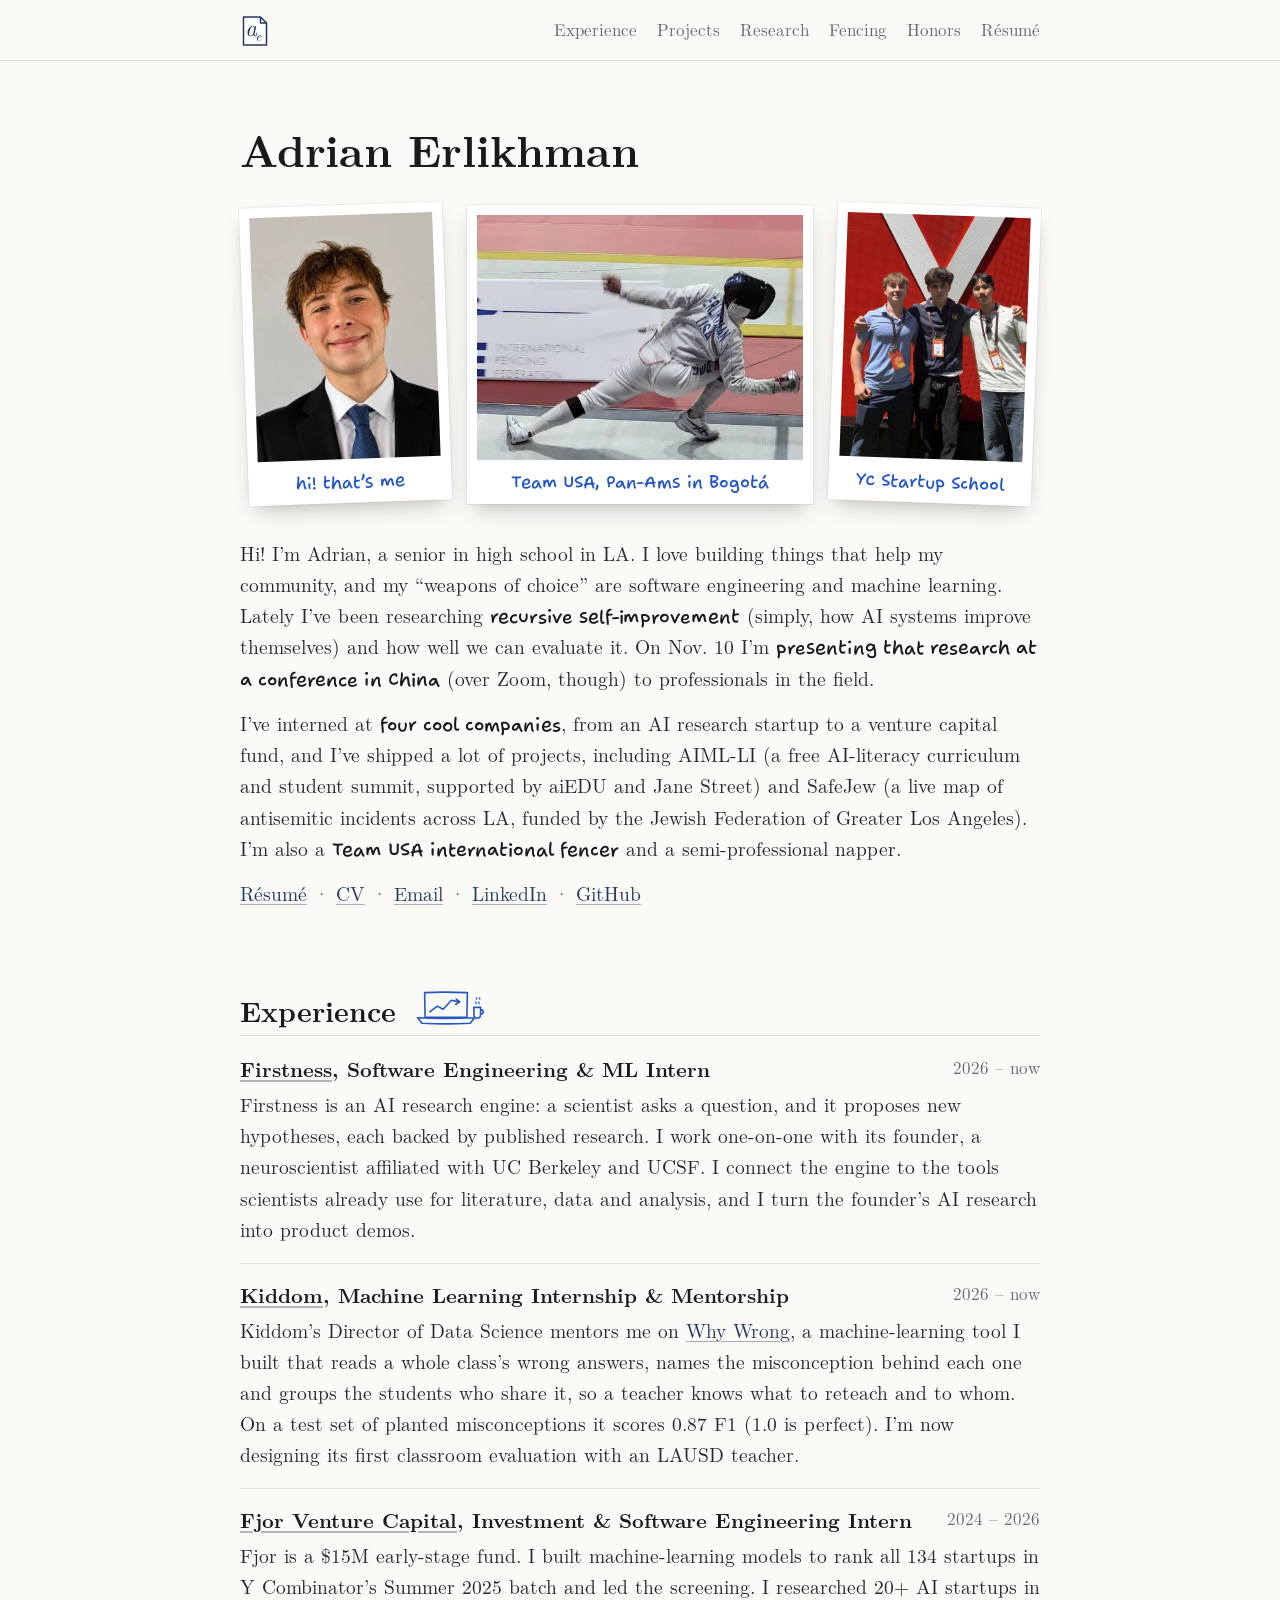
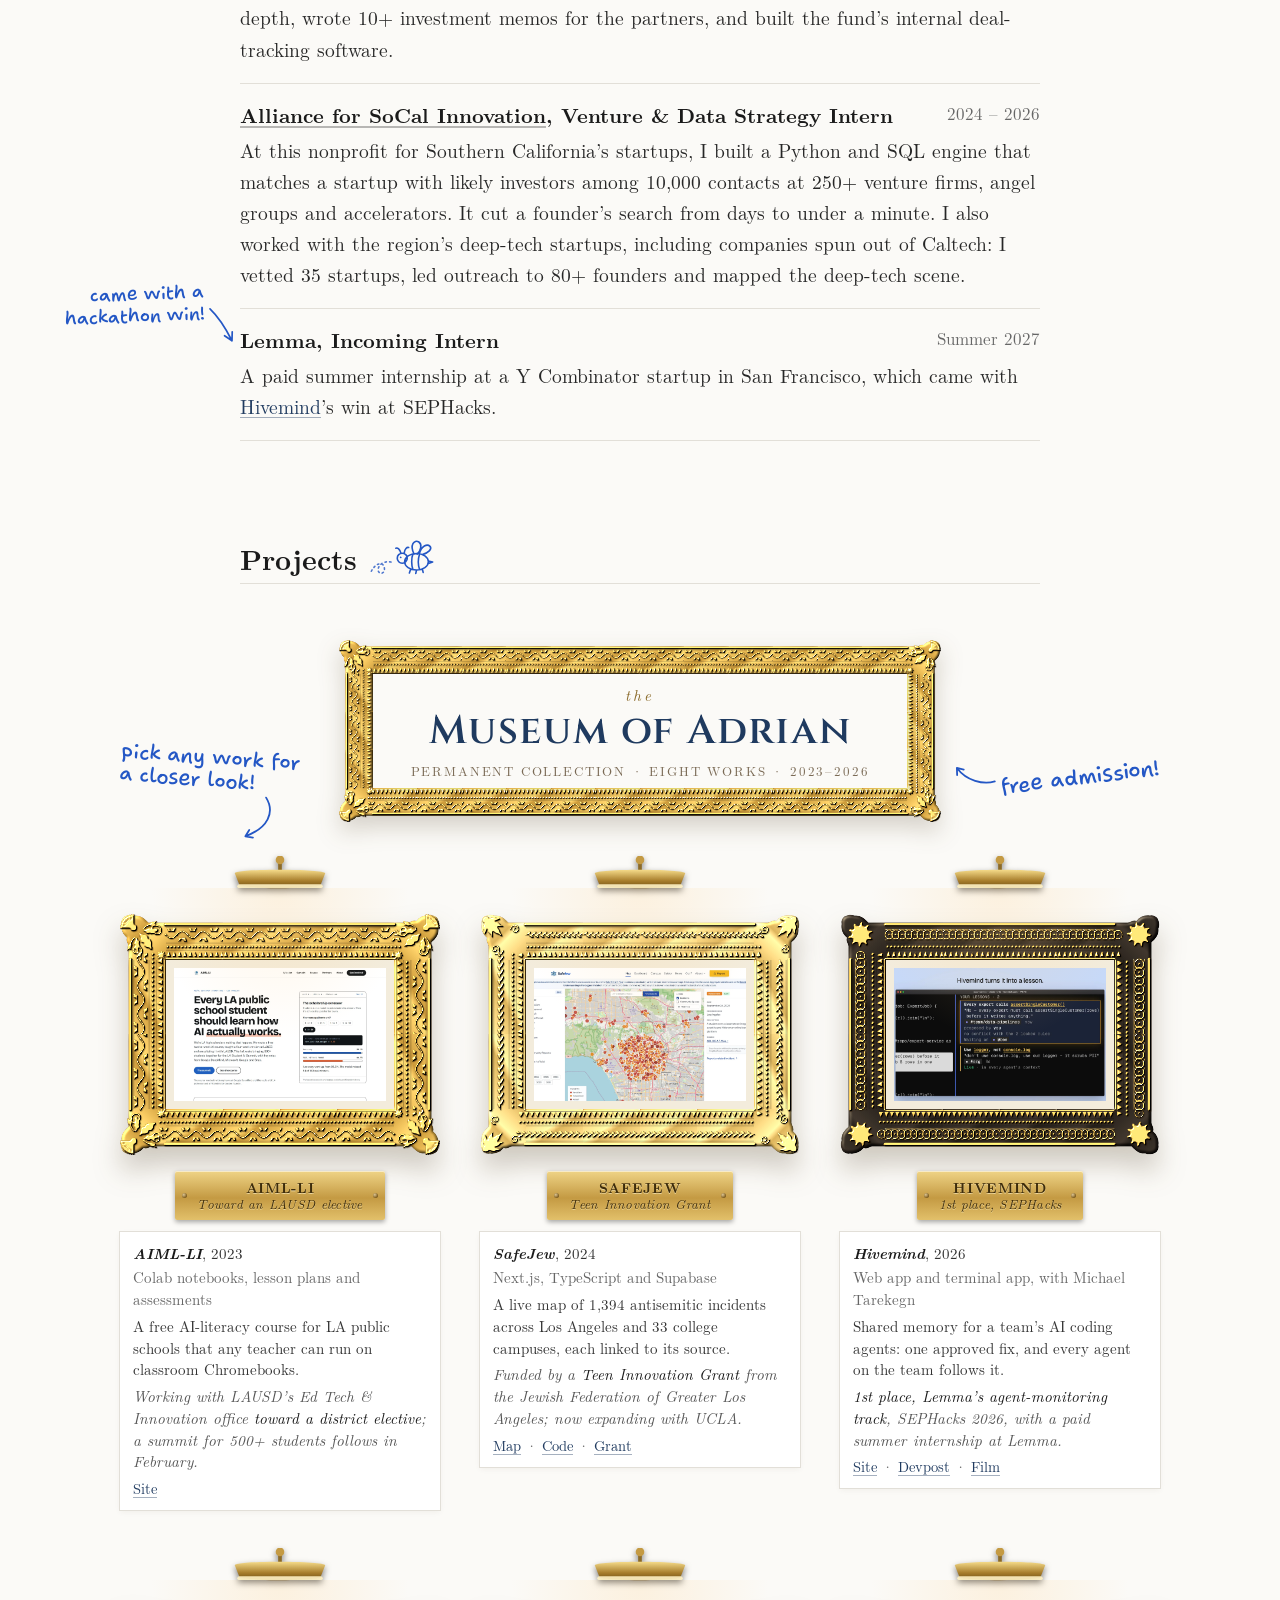
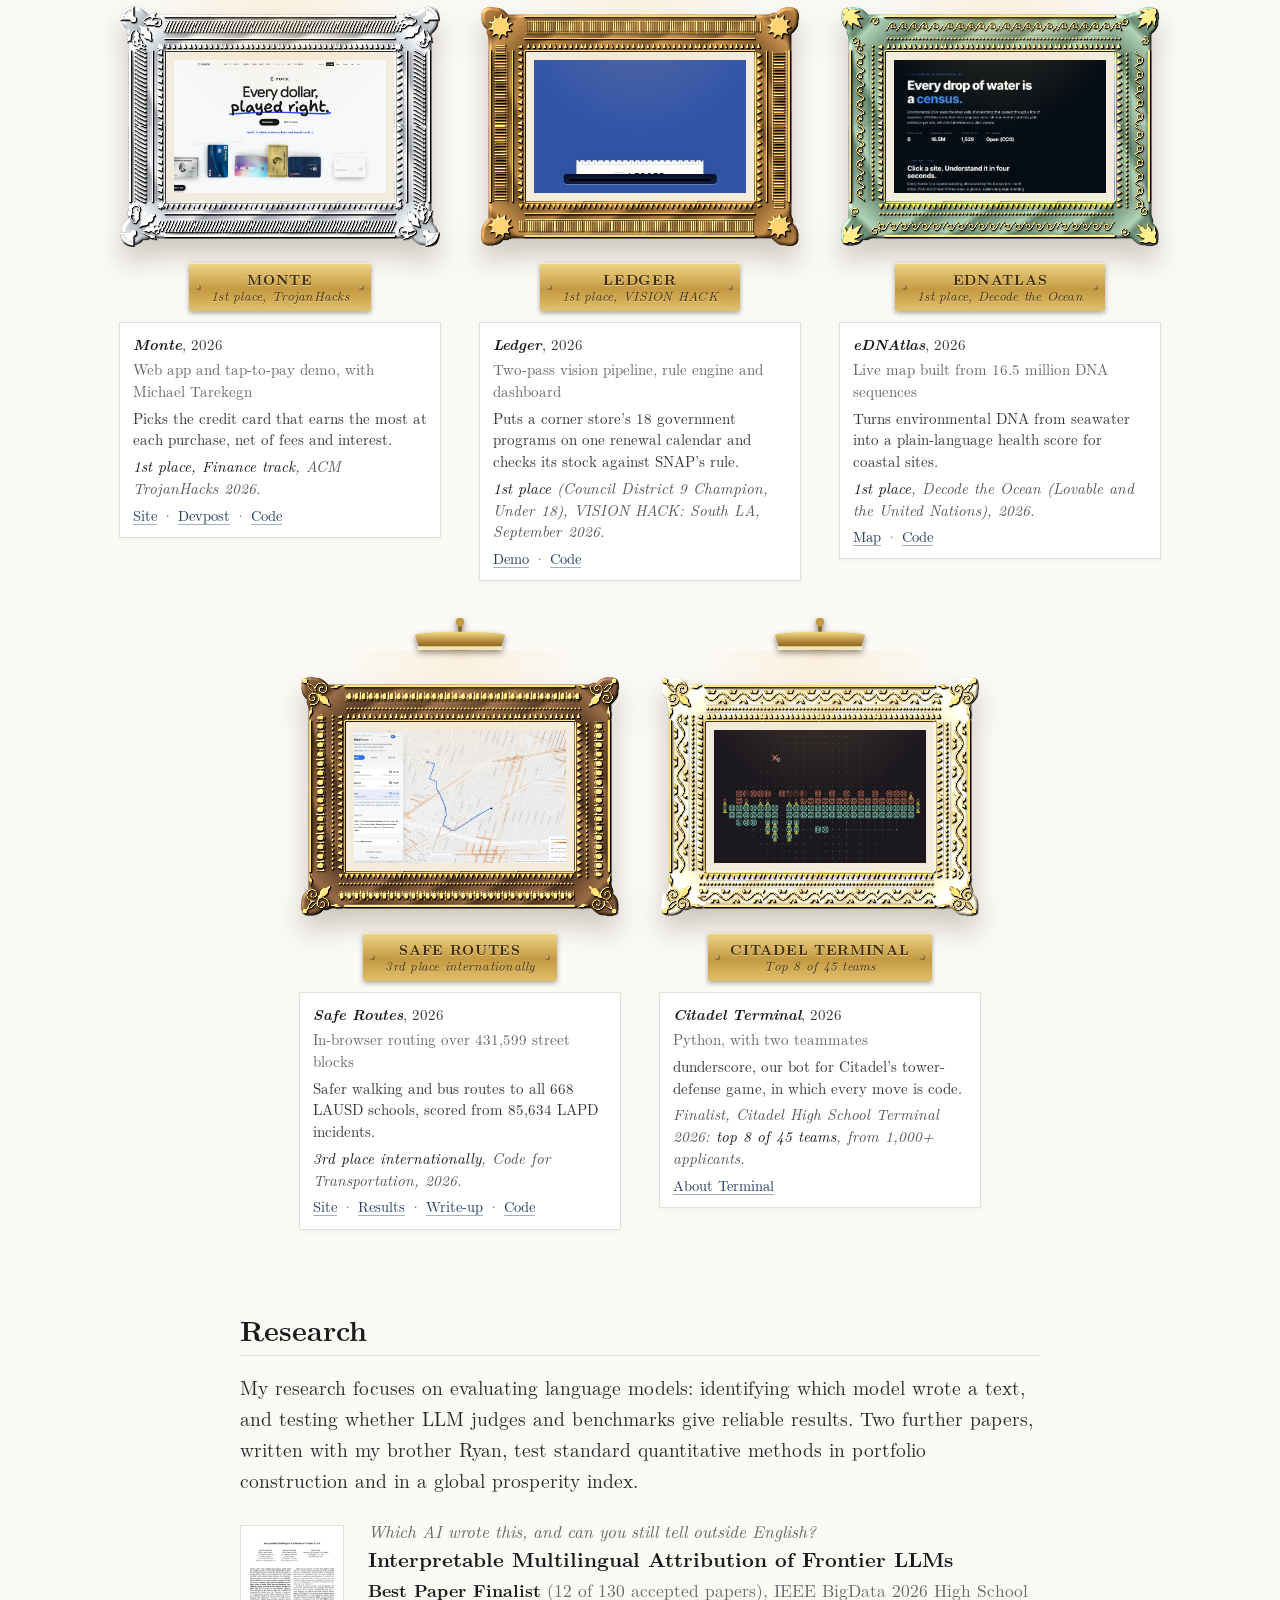
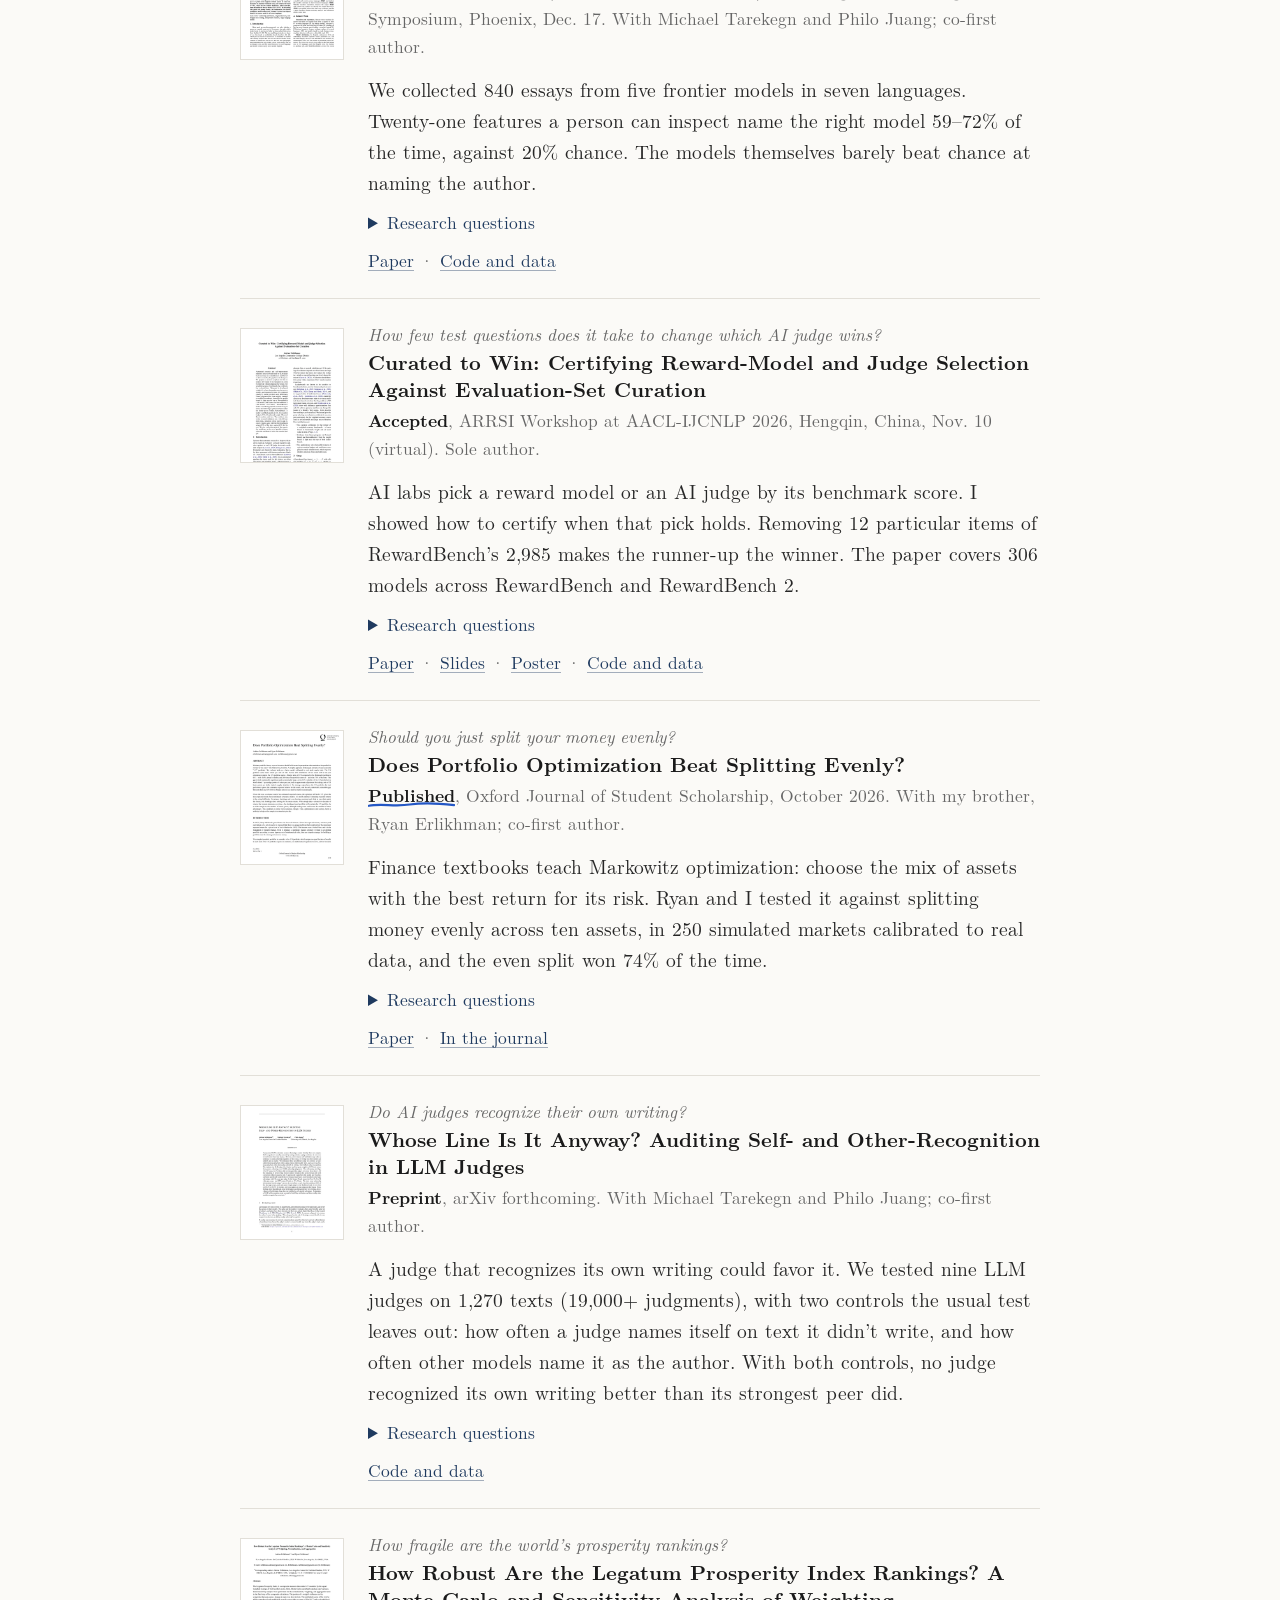
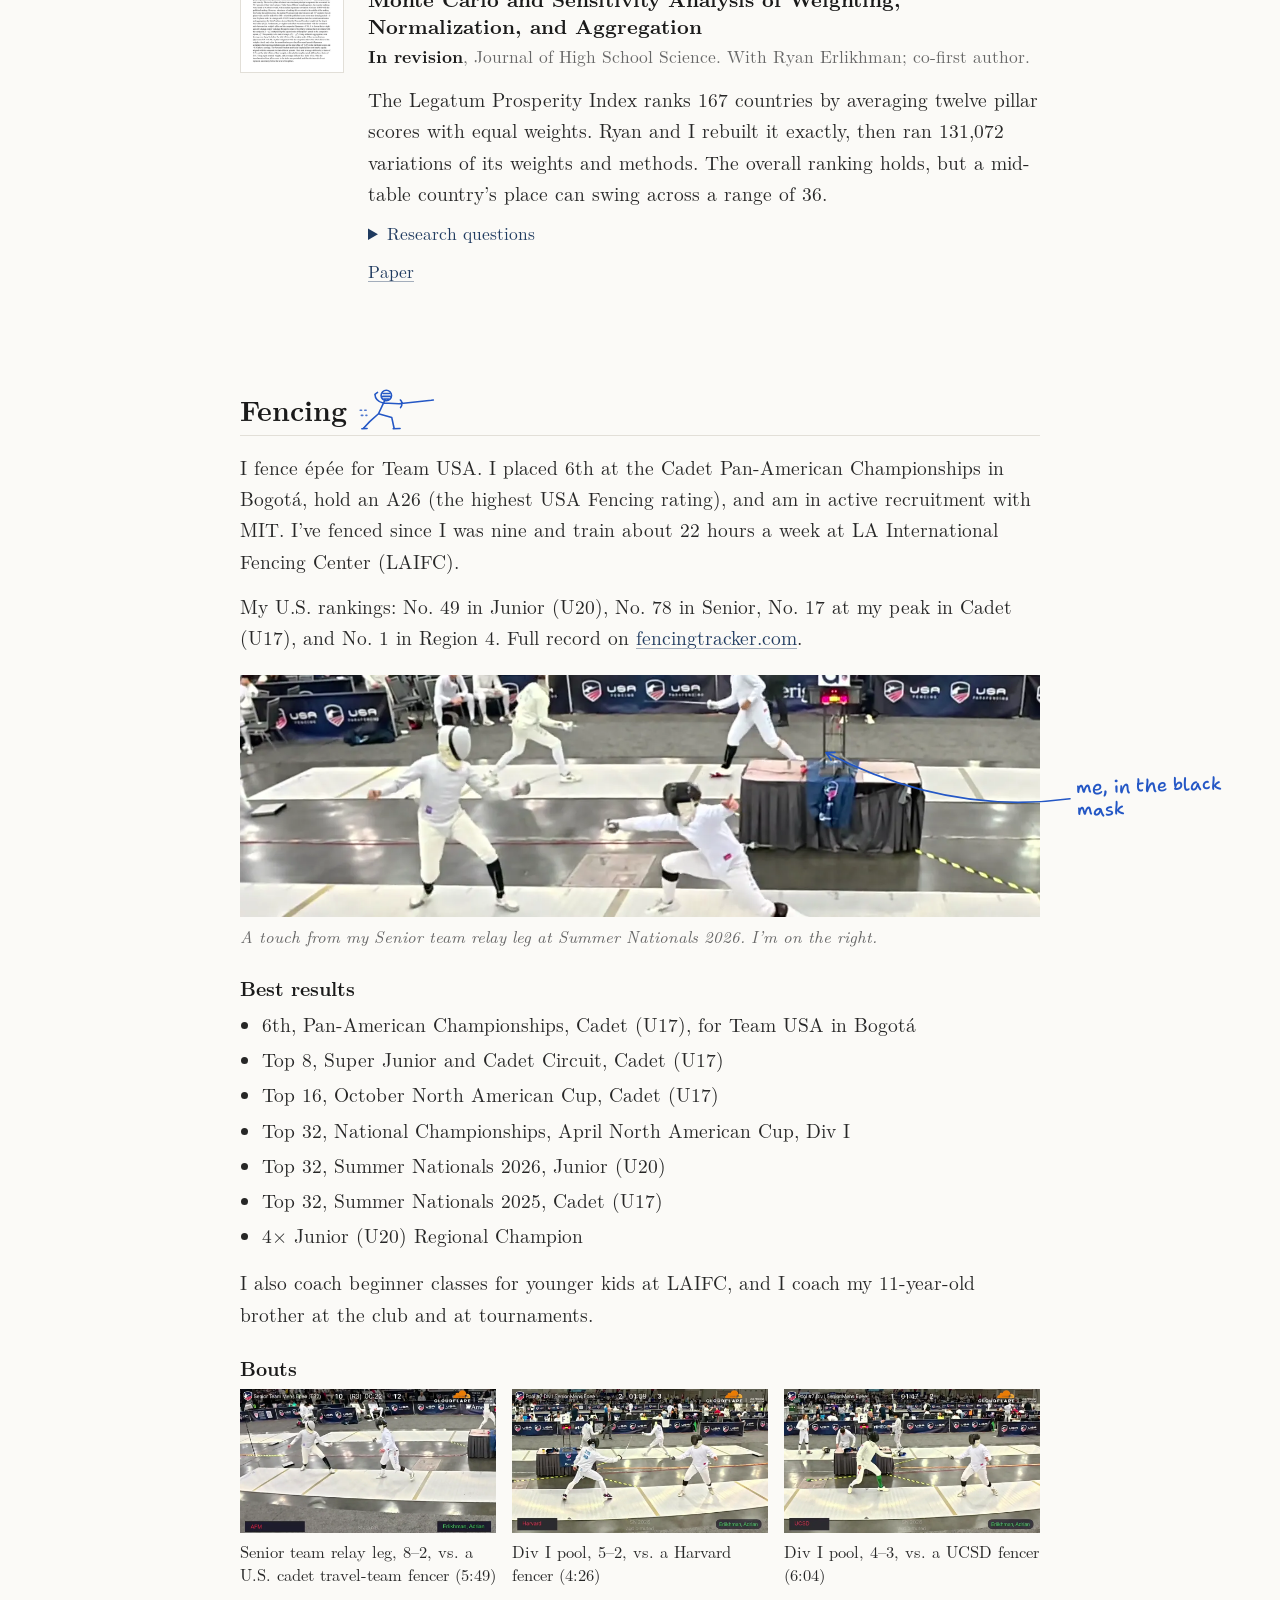
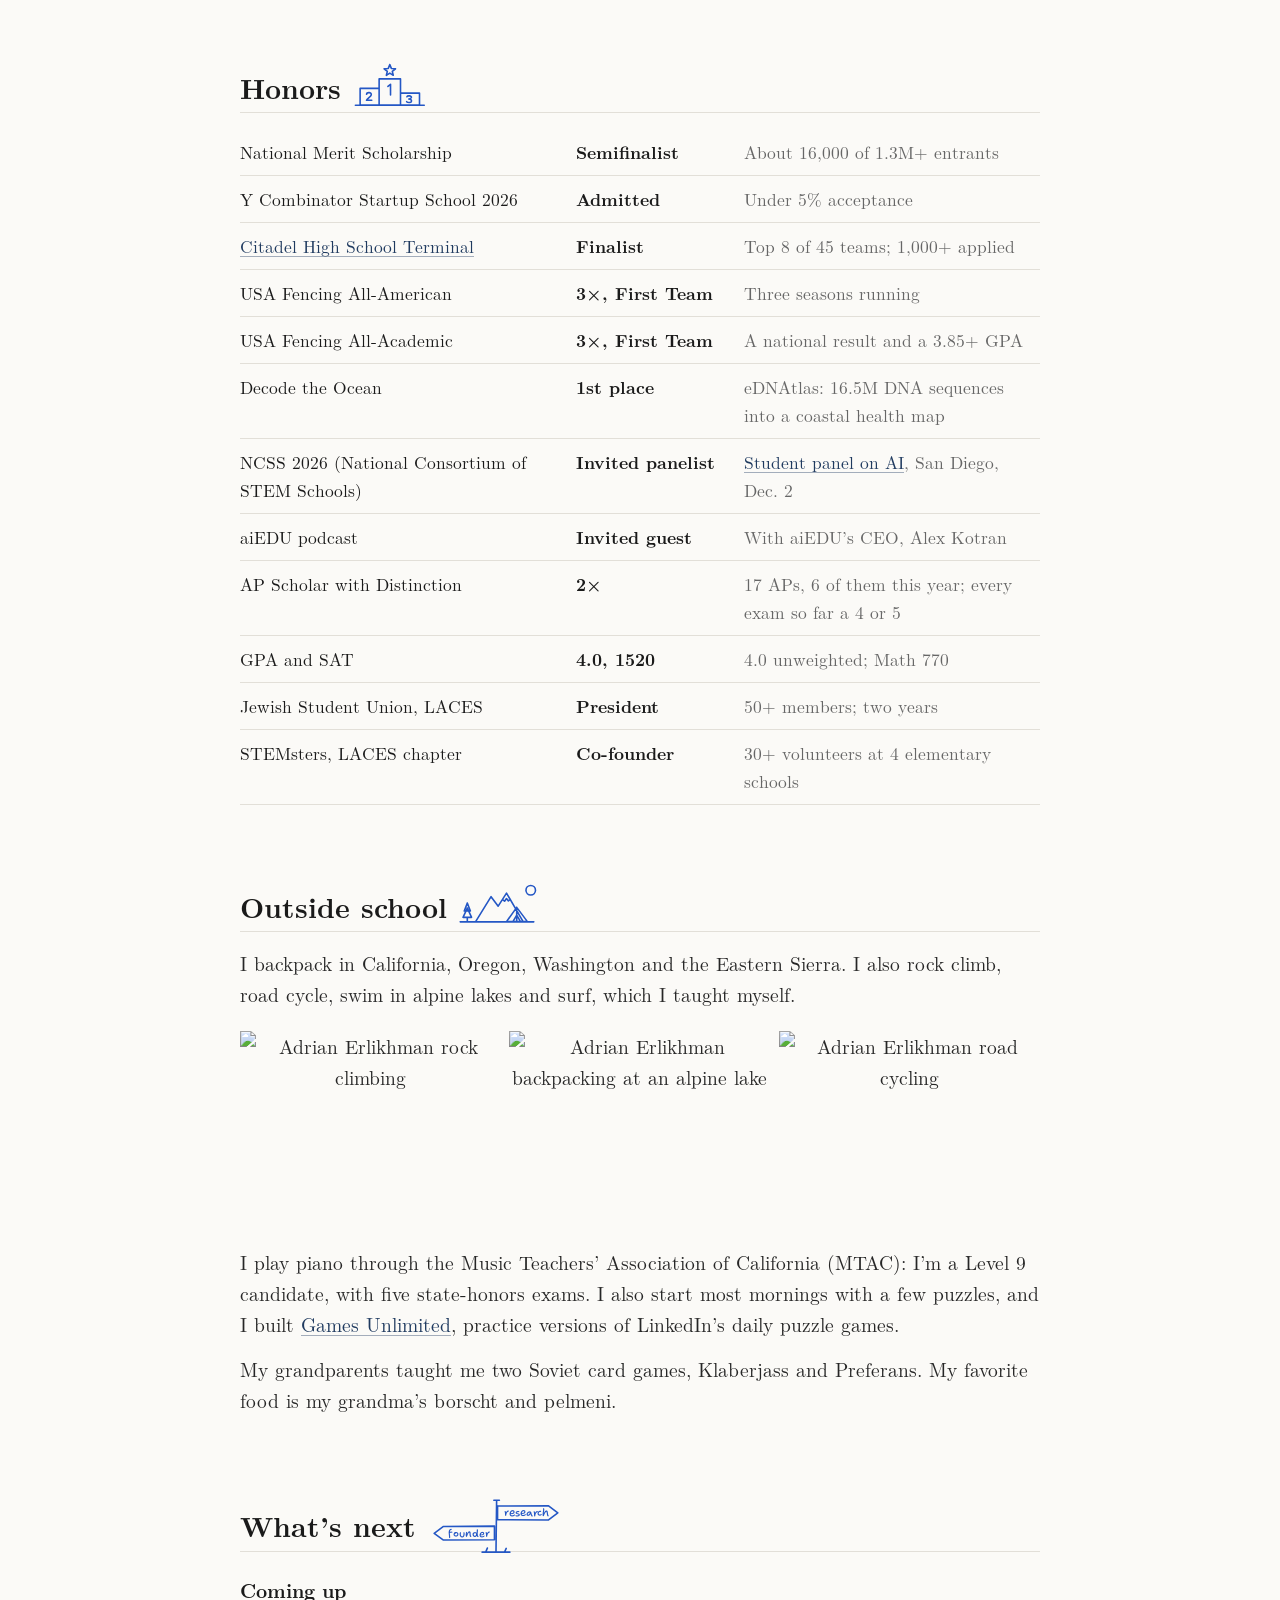
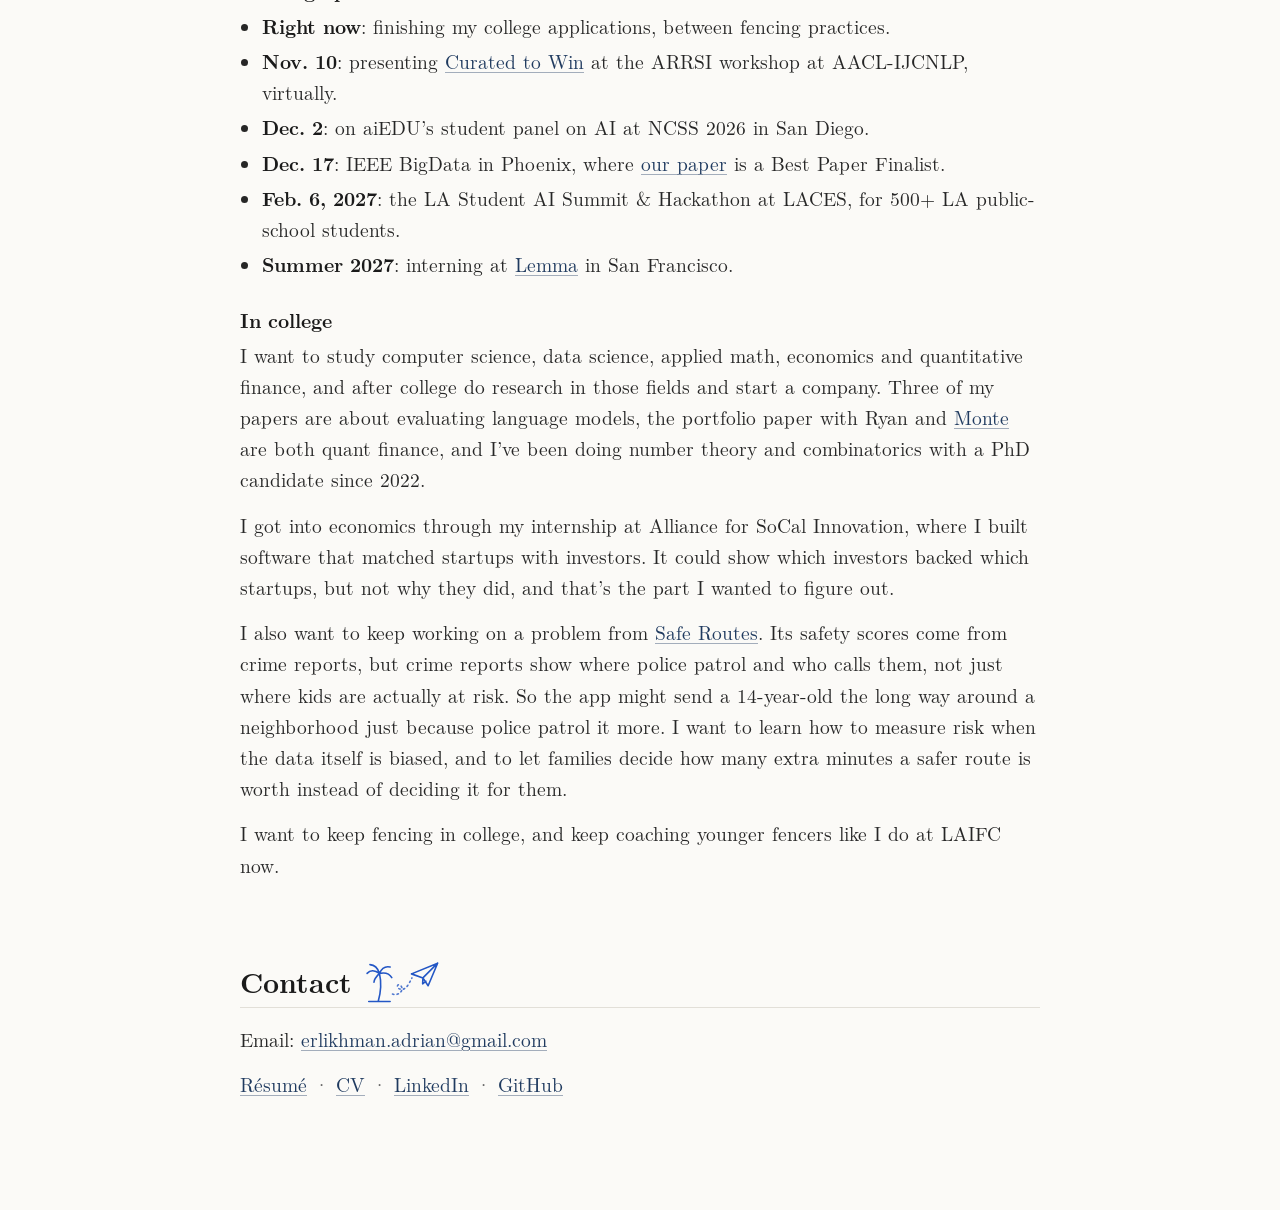
==== index.html @ 06022df8 "Curated to Win: add the ARRSI slides and poster Links both from the paper's entry, llms.txt and the " ====
<!DOCTYPE html>
<html lang="en" data-theme="light">
<head>
<meta charset="UTF-8" />
<meta name="viewport" content="width=device-width, initial-scale=1.0" />
<!-- ============================================================= -->
<!--  ADRIAN ERLIKHMAN — portfolio                                 -->
<!--  Search  [EDIT]  for things to fill in (photo, links, PDFs).  -->
<!--  PHOTO: drop a file named  adrian.jpg  next to this html.     -->
<!--  Everything here is real, from your resume. The GitHub / PDF  -->
<!--  links are placeholders (#) — point them at your real repos   -->
<!--  and paper drafts when they're ready.                         -->
<!-- ============================================================= -->
<title>Adrian Erlikhman — ML Research · Full-Stack · Team USA Épée</title>
<meta name="description" content="Adrian Erlikhman: ML/NLP researcher. Software, ML, investment, and venture intern. Team USA fencer.">
<meta name="author" content="Adrian Erlikhman">
<meta name="robots" content="index, follow, max-image-preview:large, max-snippet:-1, max-video-preview:-1">
<link rel="me" href="https://github.com/adrian-erlikhman">
<link rel="me" href="https://www.linkedin.com/in/adrian-erlikhman-78a262414">
<link rel="sitemap" type="application/xml" href="/sitemap.xml">
<link rel="preload" as="image" href="adrian.jpg" fetchpriority="high">
<meta name="theme-color" content="#fbfaf7">
<link rel="canonical" href="https://adrianerlikhman.is-a.dev/">
<link rel="icon" href="/favicon.ico?v=2026-10-23-page" sizes="any">
<link rel="icon" type="image/svg+xml" href="/favicon.svg?v=2026-10-23-page">
<link rel="icon" type="image/png" sizes="96x96" href="/favicon-96.png?v=2026-10-23-page">
<link rel="icon" type="image/png" sizes="192x192" href="/icon-192.png?v=2026-10-23-page">
<link rel="apple-touch-icon" href="/apple-touch-icon.png?v=2026-10-23-page">
<link rel="manifest" href="/site.webmanifest">
<!-- Open Graph / social share preview -->
<meta property="og:type" content="website">
<meta property="og:site_name" content="Adrian Erlikhman">
<meta name="application-name" content="Adrian Erlikhman">
<meta property="og:title" content="Adrian Erlikhman — ML Research · Full-Stack · Team USA Épée">
<meta property="og:description" content="ML/NLP researcher. Software, ML, investment, and venture intern. Team USA fencer.">
<meta property="og:url" content="https://adrianerlikhman.is-a.dev/">
<meta property="og:image" content="https://adrianerlikhman.is-a.dev/og.png?v=15">
<meta property="og:image:width" content="1200">
<meta property="og:image:height" content="630">
<meta property="og:image:type" content="image/png">
<meta property="og:image:alt" content="A commit heatmap whose darkest cells spell ADRIAN, above the name Adrian Erlikhman and the line: ML/NLP research, software, Team USA épée. Los Angeles.">
<!-- Twitter card -->
<meta name="twitter:card" content="summary_large_image">
<meta name="twitter:title" content="Adrian Erlikhman — ML Research · Full-Stack · Team USA Épée">
<meta name="twitter:description" content="ML/NLP researcher. Software, ML, investment, and venture intern. Team USA fencer.">
<meta name="twitter:image" content="https://adrianerlikhman.is-a.dev/og.png?v=15">
<meta name="twitter:image:alt" content="A commit heatmap whose darkest cells spell ADRIAN, above the name Adrian Erlikhman and the line: ML/NLP research, software, Team USA épée. Los Angeles.">
<link rel="preload" href="/fonts/lmroman10-regular.woff2" as="font" type="font/woff2" crossorigin>
<link rel="stylesheet" href="/assets/notebook.css?v=2026-11-05-polaroid">
<script>document.documentElement.classList.add('js')</script>
<script type="application/ld+json">
{
  "@context": "https://schema.org",
  "@graph": [
    {
      "@type": "WebSite",
      "@id": "https://adrianerlikhman.is-a.dev/#website",
      "url": "https://adrianerlikhman.is-a.dev/",
      "name": "Adrian Erlikhman",
      "alternateName": ["Adrian Erlikhman's site", "adrianerlikhman.is-a.dev"],
      "inLanguage": "en-US",
      "publisher": { "@id": "https://adrianerlikhman.is-a.dev/#adrian" }
    },
    {
      "@type": "ProfilePage",
      "@id": "https://adrianerlikhman.is-a.dev/#profilepage",
      "url": "https://adrianerlikhman.is-a.dev/",
      "name": "Adrian Erlikhman — ML Research · Full-Stack · Team USA Épée",
      "isPartOf": { "@id": "https://adrianerlikhman.is-a.dev/#website" },
      "about": { "@id": "https://adrianerlikhman.is-a.dev/#adrian" },
      "mainEntity": { "@id": "https://adrianerlikhman.is-a.dev/#adrian" },
      "dateCreated": "2026-08-01",
      "dateModified": "2026-10-05",
      "inLanguage": "en-US"
    },
    {
      "@type": "Person",
      "@id": "https://adrianerlikhman.is-a.dev/#adrian",
      "name": "Adrian Erlikhman",
      "givenName": "Adrian",
      "familyName": "Erlikhman",
      "url": "https://adrianerlikhman.is-a.dev/",
      "mainEntityOfPage": { "@id": "https://adrianerlikhman.is-a.dev/#profilepage" },
      "image": [
        { "@type": "ImageObject", "url": "https://adrianerlikhman.is-a.dev/adrian.jpg", "caption": "Adrian Erlikhman" },
        { "@type": "ImageObject", "url": "https://adrianerlikhman.is-a.dev/fencing-1.jpg", "caption": "Adrian Erlikhman fencing épée for Team USA at the Cadet Pan American Championships, Bogotá" },
        { "@type": "ImageObject", "url": "https://adrianerlikhman.is-a.dev/img/ycs/yc-sign.jpg", "caption": "Adrian Erlikhman at Y Combinator Startup School 2026" }
      ],
      "jobTitle": "Student Researcher",
      "description": "High-school senior in Los Angeles working on machine learning, quantitative finance, and data science. Co-first-author NLP research accepted to the IEEE BigData 2026 High School Symposium; a co-first-author preprint on self-recognition in LLM judges, arXiv forthcoming; a sole-author paper on reward-model and LLM-judge selection accepted to the ARRSI workshop at AACL-IJCNLP 2026; a portfolio-optimization paper published in the Oxford Journal of Student Scholarship; and a Legatum Prosperity Index robustness audit in revision at the Journal of High School Science. National Merit Semifinalist, software, ML and VC internships, Y Combinator Startup School, and competitive épée fencing for Team USA.",
      "email": "mailto:erlikhman.adrian@gmail.com",
      "alumniOf": {
        "@type": "EducationalOrganization",
        "name": "Los Angeles Center for Enriched Studies (LACES)",
        "address": { "@type": "PostalAddress", "addressLocality": "Los Angeles", "addressRegion": "CA", "addressCountry": "US" }
      },
      "homeLocation": {
        "@type": "Place",
        "name": "Los Angeles, California",
        "address": { "@type": "PostalAddress", "addressLocality": "Los Angeles", "addressRegion": "CA", "addressCountry": "US" }
      },
      "knowsAbout": [
        "Machine Learning",
        "Natural Language Processing",
        "Large Language Models",
        "Quantitative Finance",
        "Data Science",
        "Computer Science",
        "Épée Fencing"
      ],
      "sameAs": [
        "https://github.com/adrian-erlikhman",
        "https://www.linkedin.com/in/adrian-erlikhman-78a262414",
        "https://fencingtracker.com/p/100253463/Adrian-Erlikhman"
      ],
      "nationality": { "@type": "Country", "name": "United States" },
      "memberOf": [
        { "@type": "SportsOrganization", "name": "LA International Fencing Center" },
        { "@type": "SportsOrganization", "name": "USA Fencing" }
      ],
      "award": [
        "National Merit Semifinalist (2027 program)",
        "Accepted, IEEE BigData 2026 High School Symposium",
        "Best Paper Finalist, IEEE BigData 2026 High School Symposium",
        "Accepted, ARRSI Workshop at AACL-IJCNLP 2026 (sole author)",
        "Published, Oxford Journal of Student Scholarship (October 2026)",
        "USA Fencing A26 rating, épée",
        "USA Fencing Region 4 — No. 1, épée",
        "U.S. Junior (U20) national ranking — No. 49",
        "U.S. Senior national ranking — No. 78",
        "U.S. Cadet (U17) national ranking — peak No. 17",
        "ACM TrojanHacks 2026 — 1st place, Finance track (Monte)",
        "SEPHacks 2026 — Winner, Agent Behaviour Monitoring track, judged by Lemma (Hivemind)",
        "Decode the Ocean 2026 — 1st place (eDNAtlas)",
        "VISION HACK: South LA 2026 — Council District 9 Champion, Under 18 (Ledger)",
        "Code for Transportation 2026 — 3rd place (Safe Routes LA)",
        "Citadel Terminal 2026 — Finalist",
        "Y Combinator Startup School 2026",
        "USA Fencing All-American First Team (3×)",
        "USA Fencing All-Academic First Team (3×)",
        "AP Scholar with Distinction (2×)"
      ],
      "subjectOf": [
        {
          "@type": "DigitalDocument",
          "name": "Adrian Erlikhman — Résumé (two pages)",
          "url": "https://adrianerlikhman.is-a.dev/resume.pdf"
        },
        {
          "@type": "DigitalDocument",
          "name": "Adrian Erlikhman — Curriculum Vitae",
          "url": "https://adrianerlikhman.is-a.dev/cv.pdf"
        }
      ]
    },
    {
      "@type": "ScholarlyArticle",
      "@id": "https://adrianerlikhman.is-a.dev/#curated-to-win",
      "headline": "Curated to Win: Certifying Reward-Model and Judge Selection Against Evaluation-Set Curation",
      "name": "Curated to Win: Certifying Reward-Model and Judge Selection Against Evaluation-Set Curation",
      "url": "https://adrianerlikhman.is-a.dev/papers/curated-to-win-arrsi2026.pdf",
      "encodingFormat": "application/pdf",
      "author": [ { "@id": "https://adrianerlikhman.is-a.dev/#adrian" } ],
      "creativeWorkStatus": "Accepted, Workshop on Autonomous Research and Recursive Self-Improvement (ARRSI) at AACL-IJCNLP 2026",
      "about": "Reward-model and LLM-judge selection under evaluation-set curation",
      "sameAs": "https://github.com/adrian-erlikhman/curated-to-win",
      "inLanguage": "en"
    },
    {
      "@type": "ScholarlyArticle",
      "@id": "https://adrianerlikhman.is-a.dev/#legatum-robustness",
      "headline": "How Robust Are the Legatum Prosperity Index Rankings? A Monte Carlo and Sensitivity Analysis of Weighting, Normalization, and Aggregation",
      "name": "How Robust Are the Legatum Prosperity Index Rankings? A Monte Carlo and Sensitivity Analysis of Weighting, Normalization, and Aggregation",
      "url": "https://adrianerlikhman.is-a.dev/papers/legatum-robustness-audit.pdf",
      "encodingFormat": "application/pdf",
      "author": [ { "@id": "https://adrianerlikhman.is-a.dev/#adrian" }, { "@type": "Person", "name": "Ryan Erlikhman" } ],
      "creativeWorkStatus": "In revision, Journal of High School Science",
      "about": "Composite-index robustness",
      "inLanguage": "en"
    },
    {
      "@type": "ScholarlyArticle",
      "@id": "https://adrianerlikhman.is-a.dev/#portfolio-optimization",
      "headline": "Does Portfolio Optimization Beat Splitting Evenly?",
      "name": "Does Portfolio Optimization Beat Splitting Evenly?",
      "url": "https://adrianerlikhman.is-a.dev/papers/portfolio-optimization-vs-equal-weight.pdf",
      "encodingFormat": "application/pdf",
      "author": [ { "@id": "https://adrianerlikhman.is-a.dev/#adrian" }, { "@type": "Person", "name": "Ryan Erlikhman" } ],
      "creativeWorkStatus": "Published, Oxford Journal of Student Scholarship, October 2026 (Vol. 12, No. 7)",
      "datePublished": "2026-10-29",
      "sameAs": "https://oxfordjss.org/oct-2026-vol-12-issue-7/does-portfolio-optimization-beat-splitting-evenly",
      "about": "Markowitz vs. the 1/N portfolio",
      "inLanguage": "en"
    },
    {
      "@type": "VideoObject",
      "@id": "https://adrianerlikhman.is-a.dev/#monte-film",
      "name": "Monte — the right credit card at the register",
      "description": "The 1:17 launch film for Monte, built by Adrian Erlikhman and Michael Tarekegn at ACM TrojanHacks 2026, where it took 1st place in the Finance track: credit cards rain down, each promising something, until Monte clears them and picks the right one.",
      "thumbnailUrl": "https://adrianerlikhman.is-a.dev/img/cases/monte-film.webp",
      "contentUrl": "https://adrianerlikhman.is-a.dev/video/monte-film.mp4",
      "embedUrl": "https://www.youtube.com/embed/Tn4YrpoLjh8",
      "uploadDate": "2026-10-18",
      "duration": "PT1M17S",
      "isFamilyFriendly": true,
      "inLanguage": "en-US",
      "creator": { "@id": "https://adrianerlikhman.is-a.dev/#adrian" }
    },
    {
      "@type": "VideoObject",
      "@id": "https://adrianerlikhman.is-a.dev/#hivemind-film",
      "name": "Hivemind — shared memory for a team's AI coding agents",
      "description": "The 1:20 launch film for Hivemind, built by Adrian Erlikhman and Michael Tarekegn for SEPHacks 2026: an engineer corrects their AI coding agent, the team lead approves the lesson, and every agent on the team has the rule.",
      "thumbnailUrl": "https://adrianerlikhman.is-a.dev/img/cases/hivemind-ad.webp",
      "contentUrl": "https://adrianerlikhman.is-a.dev/video/hivemind-ad.mp4",
      "embedUrl": "https://www.youtube.com/embed/wmBzH3som4A",
      "uploadDate": "2026-10-17",
      "duration": "PT1M20S",
      "isFamilyFriendly": true,
      "inLanguage": "en-US",
      "creator": { "@id": "https://adrianerlikhman.is-a.dev/#adrian" }
    },
    {
      "@type": "VideoObject",
      "@id": "https://adrianerlikhman.is-a.dev/#bout-team",
      "name": "Adrian Erlikhman — Senior Team Men's Épée relay leg, Summer Nationals 2026",
      "description": "Adrian Erlikhman's relay leg in Senior Team Men's Épée at USA Fencing Summer Nationals 2026: 8–2, +6. Adrian is the fencer on the right.",
      "thumbnailUrl": "https://adrianerlikhman.is-a.dev/img/bouts/team-afm.webp",
      "contentUrl": "https://adrianerlikhman.is-a.dev/video/bout-team-afm.mp4",
      "uploadDate": "2026-10-04",
      "duration": "PT5M49S",
      "isFamilyFriendly": true,
      "inLanguage": "en-US",
      "about": { "@id": "https://adrianerlikhman.is-a.dev/#adrian" },
      "creator": { "@id": "https://adrianerlikhman.is-a.dev/#adrian" }
    },
    {
      "@type": "VideoObject",
      "@id": "https://adrianerlikhman.is-a.dev/#bout-harvard",
      "name": "Adrian Erlikhman — Div I épée pool win vs. a Harvard fencer, Summer Nationals 2026",
      "description": "Adrian Erlikhman wins a Division I men's épée pool bout 5–2 against a Harvard fencer at USA Fencing Summer Nationals 2026.",
      "thumbnailUrl": "https://adrianerlikhman.is-a.dev/img/bouts/harvard.webp",
      "contentUrl": "https://adrianerlikhman.is-a.dev/video/bout-harvard.mp4",
      "uploadDate": "2026-09-28",
      "duration": "PT4M26S",
      "isFamilyFriendly": true,
      "inLanguage": "en-US",
      "about": { "@id": "https://adrianerlikhman.is-a.dev/#adrian" },
      "creator": { "@id": "https://adrianerlikhman.is-a.dev/#adrian" }
    },
    {
      "@type": "VideoObject",
      "@id": "https://adrianerlikhman.is-a.dev/#bout-ucsd",
      "name": "Adrian Erlikhman — Div I épée pool win vs. a UCSD fencer, Summer Nationals 2026",
      "description": "Adrian Erlikhman wins a Division I men's épée pool bout 4–3 against a UC San Diego fencer at USA Fencing Summer Nationals 2026.",
      "thumbnailUrl": "https://adrianerlikhman.is-a.dev/img/bouts/ucsd.webp",
      "contentUrl": "https://adrianerlikhman.is-a.dev/video/bout-ucsd.mp4",
      "uploadDate": "2026-09-28",
      "duration": "PT6M4S",
      "isFamilyFriendly": true,
      "inLanguage": "en-US",
      "about": { "@id": "https://adrianerlikhman.is-a.dev/#adrian" },
      "creator": { "@id": "https://adrianerlikhman.is-a.dev/#adrian" }
    }
  ]
}
</script>
</head>
<body class="intro-lock">
<a class="skip-link" href="#main">Skip to content</a>

<!-- INTRO: the swarm forms the name, then bursts open onto the page (site.js INTRO; Adrian kept it, 28 Oct) -->
<div id="intro">
  <canvas id="introCanvas"></canvas>
  <div class="sr-only">Adrian Erlikhman</div>
  <button id="skip" type="button">skip</button>
</div>

<!-- OFFLINE / MAINTENANCE SCREEN (shown when status.json says live:false) -->
<div id="offline" hidden>
  <div class="off-grid"></div>
  <div class="off-inner">
    <div class="off-title">Back soon</div>
    <p class="off-sub">The site is down for a bit. You can still email me.</p>
    <a class="off-mail" href="mailto:erlikhman.adrian@gmail.com">erlikhman.adrian@gmail.com</a>
  </div>
</div>

<!-- HOMEPAGE (2 Nov 2026, evening): plain and in the first person. Adrian on the notebook take: "make it a little more
     nonchalant ... dont make it in third person ... no weird AI slop fonts. no weird AI slop. do a crazy PASS to remove all
     of that". So: one font (Latin Modern, the résumés' LaTeX face), no handwriting, no mono labels, no cards, no tilted or
     taped photos, no fade-ins, links as plain text. The content and the old ids are the notebook's (#about, #papers,
     #rs-t1..5, #work, #case-*, #experience, #xp-*, #fencing, #bouts, #record, #life, #next, #contact). site.js NOTEBOOK runs
     the photo viewer and the paper reader; styles in assets/notebook.css. -->
<header class="nav"><div class="wrap">
  <a class="brand" href="#about" aria-label="Adrian Erlikhman, back to top"><img src="/img/logos/ae-mark.svg" alt="" width="30" height="30"></a>
  <nav aria-label="Sections"><a href="#experience">Experience</a><a href="#work">Projects</a><a href="#papers">Research</a><a href="#fencing">Fencing</a><a href="#record">Honors</a><a href="resume.pdf?v=2026-11-03-cv2" target="_blank" data-cv-menu>Résumé</a></nav>
</div></header>

<main id="main" class="nb" tabindex="-1">
<section class="wrap hero" id="about" aria-label="About me">
  <h1 data-nosnippet>Adrian Erlikhman</h1>
  <div class="photos">
    <button type="button" class="p" data-full="/adrian.jpg" data-cap="Adrian Erlikhman"><img src="/img/about/hs-portrait.webp" width="450" height="600" alt="Adrian Erlikhman"><span class="pc" aria-hidden="true">hi! that’s me</span></button>
    <button type="button" class="w" data-full="/fencing-1.jpg" data-cap="Team USA, Cadet Pan-American Championships, Bogotá"><img src="/img/about/lunge-wide.webp" width="520" height="390" alt="Adrian Erlikhman fencing épée for Team USA at the Cadet Pan-American Championships in Bogotá"><span class="pc" aria-hidden="true">Team USA, Pan-Ams in Bogotá</span></button>
    <button type="button" class="p" data-full="/img/ycs/yc-sign.jpg" data-cap="Y Combinator Startup School 2026"><img src="/img/about/yc-portrait.webp" width="480" height="640" alt="Adrian Erlikhman with two other attendees under the Y Combinator sign at Startup School 2026"><span class="pc" aria-hidden="true">YC Startup School</span></button>
  </div>
  <p>Hi! I’m Adrian, a senior in high school in LA. I love building things that help my community, and my “weapons of choice” are software engineering and machine learning. Lately I’ve been researching <span class="hw">recursive self-improvement</span> (simply, how AI systems improve themselves) and how well we can evaluate it. On Nov. 10 I’m <span class="hw">presenting that research at a conference in China</span> (over Zoom, though) to professionals in the field.</p>
  <p>I’ve interned at <span class="hw">four cool companies</span>, from an AI research startup to a venture capital fund, and I’ve shipped a lot of projects, including AIML-LI (a free AI-literacy curriculum and student summit, supported by aiEDU and Jane Street) and SafeJew (a live map of antisemitic incidents across LA, funded by the Jewish Federation of Greater Los Angeles). I’m also a <span class="hw">Team USA international fencer</span> and a semi-professional napper.</p>
  <p class="links"><a href="resume.pdf?v=2026-11-03-cv2" target="_blank">Résumé</a> · <a href="cv.pdf?v=2026-11-03-cv2" target="_blank">CV</a> · <a href="mailto:erlikhman.adrian@gmail.com">Email</a> · <a href="https://www.linkedin.com/in/adrian-erlikhman-78a262414" target="_blank" rel="noopener">LinkedIn</a> · <a href="https://github.com/adrian-erlikhman" target="_blank" rel="noopener">GitHub</a></p>
</section>

<section class="wrap sec" id="experience" aria-labelledby="h-xp">
  <h2 id="h-xp">Experience<svg class="doo" viewBox="0 0 64 40" aria-hidden="true"><path class="tr" d="M57.4 15.4 C56.4 13.4 58.4 12.4 57.6 10.2 M60 15.4 C59 13.4 61 12.4 60.2 10.2"/><path class="mn" pathLength="1" d="M14 6.2 C24 5.6 40 5.8 50 6.2 L49.6 26.8 C38 27.2 26 27.1 14.4 26.8 Z M8 27.4 C22 28 42 28 56 27.4 L52.4 32 C40 32.6 24 32.6 11.8 32 Z M18.4 22.4 L24.6 17.6 L29.6 20.2 L36.6 12.6 L43.4 14.2 M40.6 11.6 L43.6 14 L40.2 16 M55.4 18.6 L55.6 25.8 C56 28.4 60.6 28.4 61 25.8 L61.2 18.6 Z M61.2 20.4 C64 20.2 64.2 24.2 61.2 24.4"/></svg></h2>
  <ul class="xp">
    <li id="xp-firstness"><h3><a href="https://firstness.ai" target="_blank" rel="noopener">Firstness</a>, Software Engineering &amp; ML Intern <span>2026 – now</span></h3><p>Firstness is an AI research engine: a scientist asks a question, and it proposes new hypotheses, each backed by published research. I work one-on-one with its founder, a neuroscientist affiliated with UC Berkeley and UCSF. I connect the engine to the tools scientists already use for literature, data and analysis, and I turn the founder’s AI research into product demos.</p></li>
    <li id="xp-kiddom"><h3><a href="https://www.kiddom.co" target="_blank" rel="noopener">Kiddom</a>, Machine Learning Internship &amp; Mentorship <span>2026 – now</span></h3><p>Kiddom’s Director of Data Science mentors me on <a href="https://adrian-erlikhman.github.io/why-wrong/" target="_blank" rel="noopener">Why Wrong</a>, a machine-learning tool I built that reads a whole class’s wrong answers, names the misconception behind each one and groups the students who share it, so a teacher knows what to reteach and to whom. On a test set of planted misconceptions it scores 0.87 F1 (1.0 is perfect). I’m now designing its first classroom evaluation with an LAUSD teacher.</p></li>
    <li id="xp-fjor"><h3><a href="https://www.fjor.co" target="_blank" rel="noopener">Fjor Venture Capital</a>, Investment &amp; Software Engineering Intern <span>2024 – 2026</span></h3><p>Fjor is a $15M early-stage fund. I built machine-learning models to rank all 134 startups in Y Combinator’s Summer 2025 batch and led the screening. I researched 20+ AI startups in depth, wrote 10+ investment memos for the partners, and built the fund’s internal deal-tracking software.</p></li>
    <li id="xp-alliance"><h3><a href="https://alliancesocal.org" target="_blank" rel="noopener">Alliance for SoCal Innovation</a>, Venture &amp; Data Strategy Intern <span>2024 – 2026</span></h3><p>At this nonprofit for Southern California’s startups, I built a Python and SQL engine that matches a startup with likely investors among 10,000 contacts at 250+ venture firms, angel groups and accelerators. It cut a founder’s search from days to under a minute. I also worked with the region’s deep-tech startups, including companies spun out of Caltech: I vetted 35 startups, led outreach to 80+ founders and mapped the deep-tech scene.</p></li>
    <li id="xp-lemma"><h3>Lemma, Incoming Intern <span>Summer 2027</span></h3><p>A paid summer internship at a Y Combinator startup in San Francisco, which came with <a href="#case-hivemind">Hivemind</a>’s win at SEPHacks.</p></li>
  </ul>
</section>

<section class="wrap sec" id="work" aria-labelledby="h-work">
  <h2 id="h-work">Projects<svg class="doo" viewBox="0 0 64 40" aria-hidden="true"><path class="tr" d="M2 32 C6 24 13 24 13 30 C13 36 6 34 8 29 C10 24 16 23 21 25"/><path class="mn" pathLength="1" d="M30 24 a10 7 0 1 0 20 0 a10 7 0 1 0 -20 0 M37 17.4 C35.6 21 35.6 27 37 30.6 M42.6 17.4 C41.4 21 41.4 27 42.6 30.6 M50 23.4 L53.6 24.2 L50 25.4 M23.8 21 a4.2 4.2 0 1 0 8.4 0 a4.2 4.2 0 1 0 -8.4 0 M26.6 20.2 L26.8 20.4 M27 17 C26 13 24 12 22.6 12.6 M29.6 17 C30 13 32 11.6 33.4 12 M38 17.6 C34 10 38 5 42 7.4 C45 9.4 43.6 14.4 40.6 17.6 M42.4 17.4 C44 10.6 49 8.6 51.4 11 C53.4 13.4 49.8 16.6 45 18 M35 30.6 L34 33.4 M40 31 L39.4 33.8 M45 30.4 L45.6 33"/></svg></h2>
  <!-- THE MUSEUM OF ADRIAN (3 Nov): the crimson gallery Adrian picked from three rounds of mocks (_mock/museum3-a.html): the sign in
       a carved frame, a picture light over every work, a different carved frame per project (img/frames/f-*.svg, drawn by
       make_frames2.py), a brass plaque and the wall label. Styles at the end of notebook.css. -->
  <div class="mus wide">
  <div class="sg"><div class="sg-b"><span class="sg-k">the</span><span class="sg-t">Museum of Adrian</span><span class="sg-s">Permanent collection · eight works · 2023–2026</span></div><span class="pen sg-n" aria-hidden="true"><svg viewBox="0 0 44 30" aria-hidden="true"><path d="M42 26 C30 28 14 22 6 8 M6 8 L5.4 15 M6 8 L12.6 10.4"/></svg>free admission!</span><span class="pen sg-h" aria-hidden="true">pick any work for a closer look!<svg viewBox="0 0 40 46" aria-hidden="true"><path d="M30 2 C40 16 34 32 12 42 M12 42 L19.6 42.8 M12 42 L15.4 35.4"/></svg></span></div>
  <div class="mg">
    <figure class="mf" id="case-aimlli" style="--fr:url(/img/frames/f-aimlli.svg)"><div class="cf"><a class="im" href="https://aiml-initiative.org" target="_blank" rel="noopener"><img src="/img/cases/aimlli-home.webp" alt="AIML-LI" loading="lazy"></a></div><div class="plq" aria-hidden="true">AIML-LI<small>Toward an LAUSD elective</small></div><figcaption class="wl2"><b>AIML-LI</b>, 2023<i>Colab notebooks, lesson plans and assessments</i><span>A free AI-literacy course for LA public schools that any teacher can run on classroom Chromebooks.</span><span class="cr">Working with LAUSD’s Ed Tech &amp; Innovation office <span class="hl">toward a district elective</span>; a summit for 500+ students follows in February.</span><p class="lk"><a href="https://aiml-initiative.org" target="_blank" rel="noopener">Site</a></p></figcaption><div class="xd" hidden data-href="https://aiml-initiative.org"><p class="xl">A free AI-literacy course that any LA public-school teacher can run, in real Python, on the Chromebooks a class already has.</p><h4>How it works</h4><p>Colab notebooks that go from how models learn to neural networks, language and bias, with instructor guides, assessments and a capstone that students ship. It runs as twelve 30-minute sessions or as a 12-week, six-unit course, and it has been taught at LACES.</p><h4>My part</h4><p>I co-founded it with Michael Tarekegn and co-wrote the course. LAUSD’s educators told us the first version was too technical, so we rebuilt it with teachers. I’m also organizing the LA Student AI Summit for 500+ students on Feb. 6, 2027, with keynotes from Google DeepMind, Microsoft, Google and Snap.</p><p class="cr">Working with LAUSD’s Ed Tech &amp; Innovation office <span class="hl">toward a district elective</span>. aiEDU invited me to talk about it on a panel at NCSS 2026 and on its podcast.</p></div></figure>
    <figure class="mf" id="case-safejew" style="--fr:url(/img/frames/f-safejew.svg)"><div class="cf"><a class="im" href="https://safejew.org/map" target="_blank" rel="noopener"><img src="/img/cases/safejew-incident.webp" alt="SafeJew" loading="lazy"></a></div><div class="plq" aria-hidden="true">SafeJew<small>Teen Innovation Grant</small></div><figcaption class="wl2"><b>SafeJew</b>, 2024<i>Next.js, TypeScript and Supabase</i><span>A live map of 1,394 antisemitic incidents across Los Angeles and 33 college campuses, each linked to its source.</span><span class="cr">Funded by a <span class="hl">Teen Innovation Grant</span> from the Jewish Federation of Greater Los Angeles; now expanding with UCLA.</span><p class="lk"><a href="https://safejew.org/map" target="_blank" rel="noopener">Map</a> · <a href="https://github.com/RE17-IWD/safejew" target="_blank" rel="noopener">Code</a> · <a href="https://www.jewishla.org/tig-past-projects/" target="_blank" rel="noopener">Grant</a></p></figcaption><div class="xd" hidden data-href="https://safejew.org/map" data-note="click it to open the live map!"><p class="xl">A live map of 1,394 antisemitic incidents, 800 across Greater Los Angeles and 594 on 33 U.S. college campuses, each tied to its source.</p><h4>How it works</h4><p>I wrote a dependency-free LA gazetteer that finds the most specific place a news story names and turns it into a point on the map, so a daily GitHub Action adds new incidents with no one in the loop.</p><h4>My part</h4><p>I co-founded it, got incident data from the FBI, LAPD and ADL, wrote the gazetteer, and rebuilt the platform as V2 for a pitch to Hillel International.</p><p class="cr">Funded by a <span class="hl">Teen Innovation Grant</span> from the Jewish Federation of Greater Los Angeles and shared through its Community Security Initiative; now expanding with UCLA.</p></div></figure>
    <figure class="mf" id="case-hivemind" style="--fr:url(/img/frames/f-hivemind.svg)"><div class="cf"><a class="im" href="https://hivemind-q17i.onrender.com/" target="_blank" rel="noopener"><img src="/img/cases/hivemind-ad.webp" alt="Hivemind" loading="lazy" style="object-position:center bottom"></a></div><div class="plq" aria-hidden="true">Hivemind<small>1st place, SEPHacks</small></div><figcaption class="wl2"><b>Hivemind</b>, 2026<i>Web app and terminal app, with Michael Tarekegn</i><span>Shared memory for a team’s AI coding agents: one approved fix, and every agent on the team follows it.</span><span class="cr"><span class="hl">1st place, Lemma’s agent-monitoring track</span>, SEPHacks 2026, with a paid summer internship at Lemma.</span><p class="lk"><a href="https://hivemind-q17i.onrender.com/" target="_blank" rel="noopener">Site</a> · <a href="https://devpost.com/software/hivemind-v7rwgx" target="_blank" rel="noopener">Devpost</a> · <a href="https://youtu.be/wmBzH3som4A" target="_blank" rel="noopener">Film</a></p></figcaption><div class="xd" hidden data-href="https://hivemind-q17i.onrender.com/" data-video="/video/hivemind-ad.mp4?v=2026-10-17" data-t="29" data-poster="/img/cases/hivemind-ad.webp?v=2026-10-17"><p class="xl">Shared memory for a team’s AI coding agents. When an engineer corrects one agent and a team lead approves the fix, every agent on the team follows it, in Claude Code, Cursor, Codex and three other tools.</p><h4>How it works</h4><p>Hooks hand each agent the team’s approved rules for the file it’s about to edit, and <i>hivemind watch</i> flags a broken rule as it happens. In our eval, agents passed 36 of 36 runs with Hivemind, 14 of 36 without it and 15 of 36 with a placebo memory. Next.js, Supabase, Claude Haiku and MCP.</p><h4>My part</h4><p>I designed and built the website, the web app and the terminal app, and made the launch film, overnight; Michael built the engine, the hooks and the eval.</p><p class="cr"><span class="hl">1st place, Lemma’s agent-monitoring track</span>, SEPHacks 2026 at USC, with a paid summer internship at Lemma.</p><p class="lk"><a href="https://hivemind-q17i.onrender.com/" target="_blank" rel="noopener">Site</a> · <a href="https://hivemind-q17i.onrender.com/app" target="_blank" rel="noopener">Try the app</a> · <a href="https://devpost.com/software/hivemind-v7rwgx" target="_blank" rel="noopener">Devpost</a> · <a href="/video/hivemind-ad.mp4?v=2026-10-17" data-video>Film</a></p></div></figure>
    <figure class="mf" id="case-monte" style="--fr:url(/img/frames/f-monte.svg)"><div class="cf"><a class="im" href="https://ace-eta-beryl.vercel.app/" target="_blank" rel="noopener"><img src="/img/cases/monte-home.webp" alt="Monte" loading="lazy"></a></div><div class="plq" aria-hidden="true">Monte<small>1st place, TrojanHacks</small></div><figcaption class="wl2"><b>Monte</b>, 2026<i>Web app and tap-to-pay demo, with Michael Tarekegn</i><span>Picks the credit card that earns the most at each purchase, net of fees and interest.</span><span class="cr"><span class="hl">1st place, Finance track</span>, ACM TrojanHacks 2026.</span><p class="lk"><a href="https://ace-eta-beryl.vercel.app/" target="_blank" rel="noopener">Site</a> · <a href="https://devpost.com/software/monte-calygj" target="_blank" rel="noopener">Devpost</a> · <a href="https://github.com/michae6345-crypto/monte" target="_blank" rel="noopener">Code</a></p></figcaption><div class="xd" hidden data-href="https://ace-eta-beryl.vercel.app/" data-video="/video/monte-film.mp4?v=2026-10-18" data-poster="/img/cases/monte-film.webp?v=2026-10-18"><p class="xl">Pays with the card that earns the most at each store, never one carrying a balance, and shows what each card really costs once fees and interest come out.</p><h4>How it works</h4><p>At the register it reads the store’s merchant category and checks this month’s caps against the published terms of 29 cards; a Monte Carlo simulation weighs a year of rewards against fees and interest. Next.js, TypeScript and Plaid, with 36 tests.</p><h4>My part</h4><p>I built the interface, the tap-to-pay demo and the brand, and made the launch film; Michael built the backend, the Monte Carlo engine and the tests. It won the day after Hivemind did.</p><p class="cr"><span class="hl">1st place, Finance track</span>, ACM TrojanHacks 2026 at USC.</p><p class="lk"><a href="https://ace-eta-beryl.vercel.app/" target="_blank" rel="noopener">Site</a> · <a href="https://ace-eta-beryl.vercel.app/#tap-demo" target="_blank" rel="noopener">Tap-to-pay demo</a> · <a href="https://devpost.com/software/monte-calygj" target="_blank" rel="noopener">Devpost</a> · <a href="https://github.com/michae6345-crypto/monte" target="_blank" rel="noopener">Code</a> · <a href="/video/monte-film.mp4?v=2026-10-18" data-video>Film</a></p></div></figure>
    <figure class="mf" id="case-ledger" style="--fr:url(/img/frames/f-ledger.svg)"><div class="cf"><a class="im" href="https://visionhack-nu.vercel.app/" target="_blank" rel="noopener"><div class="lgr" role="img" aria-label="A receipt from Ledger's SNAP stocking check on a test order: dairy and protein short, so the store does not meet the rule"><div class="feed"><div class="rcp" aria-hidden="true"><div class="hd"><img src="/img/logos/ledger.svg" alt="">LEDGER</div><div class="c">SNAP STOCKING CHECK</div><div class="c">CORNER STOP MARKET</div><div class="ds"></div><div class="row"><span>DAIRY</span><span class="n">4/7</span><span class="w55 no">SHORT</span></div><div class="row"><span>GRAINS</span><span class="n">7/7</span><span class="w55 ok">OK</span></div><div class="row"><span>PROTEIN</span><span class="n">4/7</span><span class="w55 no">SHORT</span></div><div class="row"><span>PRODUCE</span><span class="n">7/7</span><span class="w55 ok">OK</span></div><div class="dd"></div><div class="big no">NOT MET</div></div></div><div class="slot"></div></div></a></div><div class="plq" aria-hidden="true">Ledger<small>1st place, VISION HACK</small></div><figcaption class="wl2"><b>Ledger</b>, 2026<i>Two-pass vision pipeline, rule engine and dashboard</i><span>Puts a corner store’s 18 government programs on one renewal calendar and checks its stock against SNAP’s rule.</span><span class="cr"><span class="hl">1st place</span> (Council District 9 Champion, Under 18), VISION HACK: South LA, September 2026.</span><p class="lk"><a href="https://visionhack-nu.vercel.app/" target="_blank" rel="noopener">Demo</a> · <a href="https://github.com/michae6345-crypto/visionhack" target="_blank" rel="noopener">Code</a></p></figcaption><div class="xd" hidden data-href="https://visionhack-nu.vercel.app/" data-note="click it to try the live demo!" data-ar="16/10"><p class="xl">Keeps a South LA corner store compliant: the 18 programs it answers to, across three levels of government, on one renewal calendar, worst first, in English and Spanish.</p><h4>How it works</h4><p>A two-pass vision pipeline reads a photo of a wholesale order, and a rule engine scores it against SNAP’s stocking rule. On 24 hand-labeled test records the rule engine matched every verdict, with no false passes; this receipt is test record 18. We built it in twelve hours.</p><h4>My part</h4><p>I led the build across the vision pipeline, rule engine and frontend, and wrote the two-pass vision pipeline, the dashboard and renewal calendar, and the static fallback.</p></div></figure>
    <figure class="mf" id="case-ednatlas" style="--fr:url(/img/frames/f-ednatlas.svg)"><div class="cf"><a class="im" href="/eDNAtlas/" target="_blank" rel="noopener"><img src="/img/cases/ednatlas.webp" alt="eDNAtlas" loading="lazy"></a></div><div class="plq" aria-hidden="true">eDNAtlas<small>1st place, Decode the Ocean</small></div><figcaption class="wl2"><b>eDNAtlas</b>, 2026<i>Live map built from 16.5 million DNA sequences</i><span>Turns environmental DNA from seawater into a plain-language health score for coastal sites.</span><span class="cr"><span class="hl">1st place</span>, Decode the Ocean (Lovable and the United Nations), 2026.</span><p class="lk"><a href="/eDNAtlas/" target="_blank" rel="noopener">Map</a> · <a href="https://github.com/adrian-erlikhman/eDNAtlas" target="_blank" rel="noopener">Code</a></p></figcaption><div class="xd" hidden data-href="/eDNAtlas/" data-note="click it to open the live map!"><p class="xl">Environmental DNA reads the cells that everything leaves behind in a litre of seawater. eDNAtlas turns it into a map you can click: one health score and one plain sentence per coastal site, with the evidence a click deeper.</p><h4>How it works</h4><p>Each site is scored only against a habitat-matched reference, so an enclosed harbor is never ranked against open kelp forest. The Southern California scores are modeled on the method, and real Darwin Core records from a Monterey Bay eDNA study load straight into the same interface.</p><h4>My part</h4><p>I built and shipped it.</p></div></figure>
    <figure class="mf" id="case-saferoutes" style="--fr:url(/img/frames/f-saferoutes.svg)"><div class="cf"><a class="im" href="https://safe-routes-la.github.io/" target="_blank" rel="noopener"><img src="/img/cases/saferoutes-walk.webp" alt="Safe Routes to School" loading="lazy"></a></div><div class="plq" aria-hidden="true">Safe Routes<small>3rd place internationally</small></div><figcaption class="wl2"><b>Safe Routes</b>, 2026<i>In-browser routing over 431,599 street blocks</i><span>Safer walking and bus routes to all 668 LAUSD schools, scored from 85,634 LAPD incidents.</span><span class="cr"><span class="hl">3rd place internationally</span>, Code for Transportation, 2026.</span><p class="lk"><a href="https://safe-routes-la.github.io/" target="_blank" rel="noopener">Site</a> · <a href="https://www.youngcoderssphere.org/competition-winners" target="_blank" rel="noopener">Results</a> · <a href="https://www.youngcoderssphere.org/post/code-for-transportation-3rd-place" target="_blank" rel="noopener">Write-up</a> · <a href="https://github.com/safe-routes-la/safe-routes-la.github.io" target="_blank" rel="noopener">Code</a></p></figcaption><div class="xd" hidden data-href="https://safe-routes-la.github.io/"><p class="xl">Walking and bus directions for LA students that route around where street robberies happen, to all 668 LAUSD schools.</p><h4>How it works</h4><p>It scores 431,599 street blocks by hour from 85,634 LAPD incidents, then runs A* in the browser over the streets and LA Metro’s 5,395 stops, offline, in English and Spanish. On one modeled trip, Exposition &amp; Normandie to LACES, two buses instead of the 9.3 km walk cut street-crime exposure by 80%.</p><h4>Why I built it</h4><p>From 2020 to 2024, 1,838 LA kids aged 10 to 18 were robbed on the street, 56% of them on the way to or from school. My friends are in that number.</p></div></figure>
    <figure class="mf" id="case-citadel" style="--fr:url(/img/frames/f-citadel.svg)"><div class="cf"><a class="im" href="https://terminal.c1games.com/" target="_blank" rel="noopener"><img src="/img/terminal/board.webp" alt="Terminal's game board at round 41: Adrian's bot, DUNDERSCORE4_2, in teal against an opponent in red" loading="lazy"></a></div><div class="plq" aria-hidden="true">Citadel Terminal<small>Top 8 of 45 teams</small></div><figcaption class="wl2"><b>Citadel Terminal</b>, 2026<i>Python, with two teammates</i><span>dunderscore, our bot for Citadel’s tower-defense game, in which every move is code.</span><span class="cr">Finalist, Citadel High School Terminal 2026: <span class="hl">top 8 of 45 teams</span>, from 1,000+ applicants.</span><p class="lk"><a href="https://terminal.c1games.com/" target="_blank" rel="noopener">About Terminal</a></p></figcaption><div class="xd" hidden data-href="https://terminal.c1games.com/" data-note="click it to visit Terminal!" data-img="/img/terminal/viewer.webp?v=2026-10-29" data-ar="1984/915" data-alt="Terminal’s replay viewer at round 41: dunderscore in teal against an opponent in red"><p class="xl">dunderscore, our bot for Terminal, Citadel’s tower-defense game in which no one plays live: every move is code.</p><h4>How it works</h4><p>Each turn the bot spends one resource on walls, turrets and supports and another on scouts, demolishers and interceptors that it sends at the other bot’s defenses. It reads the board, prices every wall, turret and attack lane, and adapts to the opponent’s last layout. In this round-41 replay it’s the teal side.</p><h4>My part</h4><p>I’m one of the three who wrote it. Between rounds we studied the replays and rewrote the strategy, and the bot made the finals.</p></div></figure>
  </div>
  </div>
</section>

<section class="wrap sec" id="papers" aria-labelledby="h-papers">
  <h2 id="h-papers">Research<svg class="doo" viewBox="0 0 64 40" aria-hidden="true"><path class="mn" pathLength="1" d="M6 4 L28 4.4 L34 10.4 L33.6 37 L6.4 37.4 Z M28 4.4 L28.2 10.6 L34 10.4 M11 15 L28 15 M11 20 L29 20.2 M11 25 L22 25 M11 30.4 C13 28.6 14.4 32 16.4 30.2 C18.4 28.4 19.6 32 21.8 30.2 C23.4 29 24.6 30.6 26.4 30.4 M27 31 L28.7 25.7 M27 31 L32.3 29.3 M28.7 25.7 L32.3 29.3 M28.7 25.7 L44.3 10.1 M32.3 29.3 L47.9 13.7 M30.5 27.5 L46.1 11.9 M44.3 10.1 L46.4 8 M47.9 13.7 L50 11.6 M46.4 8 L50 11.6 M46.4 8 L48.9 5.5 C49.8 4.6 51.6 4.6 52.4 5.4 L52.9 5.9 C53.6 6.7 53.4 8.2 52.5 9.1 L50 11.6"/></svg></h2>
  <p>My research focuses on evaluating language models: identifying which model wrote a text, and testing whether LLM judges and benchmarks give reliable results. Two further papers, written with my brother Ryan, test standard quantitative methods in portfolio construction and in a global prosperity index.</p>
  <article class="pp" id="rs-t1">
    <a class="pg" href="/papers/langllm-bigdata2026.pdf?v=2026-10-21" target="_blank" rel="noopener" aria-label="Read the paper (PDF)"><img src="/img/papers/r01-langllm.webp" alt="" loading="lazy"></a>
    <div>
      <p class="hk">Which AI wrote this, and can you still tell outside English?</p><h3><a href="/papers/langllm-bigdata2026.pdf?v=2026-10-21" target="_blank" rel="noopener">Interpretable Multilingual Attribution of Frontier LLMs</a></h3>
      <p class="st"><b><span class="hl">Best Paper Finalist</span></b> (12 of 130 accepted papers), IEEE BigData 2026 High School Symposium, Phoenix, Dec. 17. With Michael Tarekegn and Philo Juang; co-first author.</p>
      <p>We collected 840 essays from five frontier models in seven languages. Twenty-one features a person can inspect name the right model 59–72% of the time, against 20% chance. The models themselves barely beat chance at naming the author.</p>
      <details><summary>Research questions</summary><ol><li>Can five frontier models be told apart by their writing within each language? <b>Yes.</b> Twenty-one features a person can inspect name the author 59–72% of the time in all seven languages, against 20% chance, and 54–76% at a reading level the classifier never saw.</li><li>Does attribution weaken in languages with less training data? <b>No decline found</b> down a resource ranking fixed in advance, though a drop of up to 17 points from English to Hindi can’t be ruled out.</li><li>Does a model’s style carry across languages? <b>Partly.</b> Trained in one language and tested in another, the features reach 37–59%, and they transfer better than character n-grams (49% against 41%).</li><li>Do the models write more alike in lower-resource languages? <b>No,</b> by the test planned in advance; the drop that does appear is mostly Grok.</li><li>Does machine translation erase the signal? <b>No.</b> Retrained on essays run through Google Translate and MiniMax, the features still reach 57–70%.</li><li>Can the models tell which of them wrote an essay? <b>Barely.</b> Asked directly, the five models name the right author 20.3–25.4% of the time, close to chance; only Claude does better.</li></ol></details>
      <p class="lk"><a href="/papers/langllm-bigdata2026.pdf?v=2026-10-21" target="_blank" rel="noopener">Paper</a> · <a href="https://github.com/adrian-erlikhman/LangLLM" target="_blank" rel="noopener">Code and data</a></p>
    </div>
  </article>
  <article class="pp" id="rs-t2">
    <a class="pg" href="/papers/curated-to-win-arrsi2026.pdf?v=2026-11-02-cr" target="_blank" rel="noopener" aria-label="Read the paper (PDF)"><img src="/img/papers/r02-curated-to-win.webp" alt="" loading="lazy"></a>
    <div>
      <p class="hk">How few test questions does it take to change which AI judge wins?</p><h3><a href="/papers/curated-to-win-arrsi2026.pdf?v=2026-11-02-cr" target="_blank" rel="noopener">Curated to Win: Certifying Reward-Model and Judge Selection Against Evaluation-Set Curation</a></h3>
      <p class="st"><b>Accepted</b>, ARRSI Workshop at AACL-IJCNLP 2026, Hengqin, China, Nov. 10 (virtual). <span class="hl">Sole author</span>.</p>
      <p>AI labs pick a reward model or an AI judge by its benchmark score. I showed how to certify when that pick holds. Removing 12 particular items of RewardBench’s 2,985 makes the runner-up the winner. The paper covers 306 models across RewardBench and RewardBench 2.</p>
      <details><summary>Research questions</summary><ol><li>How much of a benchmark could be removed without changing which reward model wins? <b>Very little.</b> Removing 12 particular items of RewardBench’s 2,985 makes the runner-up the winner; under RewardBench’s own scoring code, 11 are enough. RewardBench 2’s leader survives the removal of any 39.</li><li>Is that bound tight, or only a worst case on paper? <b>Tight near the top.</b> Linear programs over item weights, rounded to real item subsets, reach it on both leaderboards.</li><li>How many models could a curator make the winner? <b>Three,</b> on RewardBench, with a curation budget of just 1% of the benchmark’s weight.</li><li>Does the certificate work on a small validation set? <b>Yes.</b> On 200 random RewardBench items, the 8% of selections whose top two are more than 2 points apart agree with the full benchmark’s winner 87% of the time, against 43% for the rest.</li></ol></details>
      <p class="lk"><a href="/papers/curated-to-win-arrsi2026.pdf?v=2026-11-02-cr" target="_blank" rel="noopener">Paper</a> · <a href="/papers/curated-to-win-arrsi2026-slides.pdf?v=2026-11-05" target="_blank" rel="noopener" data-title="Curated to Win: slides">Slides</a> · <a href="/papers/curated-to-win-arrsi2026-poster.pdf?v=2026-11-05" target="_blank" rel="noopener" data-title="Curated to Win: poster">Poster</a> · <a href="https://github.com/adrian-erlikhman/curated-to-win" target="_blank" rel="noopener">Code and data</a></p>
    </div>
  </article>
  <article class="pp" id="rs-t4">
    <a class="pg" href="/papers/portfolio-optimization-vs-equal-weight.pdf?v=2026-10-29" target="_blank" rel="noopener" aria-label="Read the paper (PDF)"><img src="/img/papers/r04-portfolio.webp" alt="" loading="lazy"></a>
    <div>
      <p class="hk">Should you just split your money evenly?</p><h3><a href="/papers/portfolio-optimization-vs-equal-weight.pdf?v=2026-10-29" target="_blank" rel="noopener">Does Portfolio Optimization Beat Splitting Evenly?</a></h3>
      <p class="st"><b><span class="hl">Published</span></b>, Oxford Journal of Student Scholarship, October 2026. With my brother, Ryan Erlikhman; co-first author.</p>
      <p>Finance textbooks teach Markowitz optimization: choose the mix of assets with the best return for its risk. Ryan and I tested it against splitting money evenly across ten assets, in 250 simulated markets calibrated to real data, and the even split won 74% of the time.</p>
      <details><summary>Research questions</summary><ol><li>Does textbook portfolio optimization beat splitting money evenly? <b>No.</b> Across 250 simulations of ten assets the even split won 74% of the time, with a Sharpe ratio of 0.70 against Markowitz’s 0.51, worth about 3 points of return a year.</li><li>Why does the optimizer lose? <b>Estimated expected returns.</b> Given the true covariances but estimated returns, it still trails; given the true returns, it is nearly optimal.</li><li>Do the standard fixes rescue it? <b>Not with the data markets provide.</b> Shrinkage and a no-shorting rule help as the theory predicts, but shrinkage does nothing for mean returns; the shrunk portfolio pulls ahead only with about two decades of stationary returns.</li></ol></details>
      <p class="lk"><a href="/papers/portfolio-optimization-vs-equal-weight.pdf?v=2026-10-29" target="_blank" rel="noopener">Paper</a> · <a href="https://oxfordjss.org/oct-2026-vol-12-issue-7/does-portfolio-optimization-beat-splitting-evenly" target="_blank" rel="noopener">In the journal</a></p>
    </div>
  </article>
  <article class="pp" id="rs-t3">
    <a class="pg" href="https://github.com/adrian-erlikhman/self-recognition-peer-baseline" target="_blank" rel="noopener" aria-label="Code and data on GitHub"><img src="/img/papers/r03-compllm.webp" alt="" loading="lazy"></a>
    <div>
      <p class="hk">Do AI judges recognize their own writing?</p><h3>Whose Line Is It Anyway? Auditing Self- and Other-Recognition in LLM Judges</h3>
      <p class="st"><b>Preprint</b>, arXiv forthcoming. With Michael Tarekegn and Philo Juang; co-first author.</p>
      <p>A judge that recognizes its own writing could favor it. We tested nine LLM judges on 1,270 texts (19,000+ judgments), with two controls the usual test leaves out: how often a judge names itself on text it didn’t write, and how often other models name it as the author. With both controls, no judge recognized its own writing better than its strongest peer did.</p>
      <details><summary>Research questions</summary><ol><li>Does an LLM judge tell its own writing apart from other models’? <b>Sometimes.</b> The usual self-naming test flags 15 of 37 cases, but in 7 of them the judge names itself just as often on other models’ texts; 8 survive that false-alarm control.</li><li>Is that recognition specific to the judge, or can other models spot the same texts? <b>Never clearly specific.</b> Only 3 cases beat the pooled peers and none beats the judge’s strongest single peer: Claude names itself on 33 of its 38 chat-app essays, and GPT names Claude on 32.</li><li>Do the texts carry information the judges miss? <b>Yes.</b> A style classifier attributes 86% of the chat-app essays, and each open-weight judge’s own likelihood ranks its text first on 58–87% of prompts, yet those judges are near chance at naming themselves.</li></ol></details>
      <!-- [EDIT] once the arXiv version posts, link it here and drop "forthcoming" above -->
      <p class="lk"><a href="https://github.com/adrian-erlikhman/self-recognition-peer-baseline" target="_blank" rel="noopener">Code and data</a></p>
    </div>
  </article>
  <article class="pp" id="rs-t5">
    <a class="pg" href="/papers/legatum-robustness-audit.pdf?v=2026-09-13" target="_blank" rel="noopener" aria-label="Read the paper (PDF)"><img src="/img/papers/r05-legatum.webp" alt="" loading="lazy"></a>
    <div>
      <p class="hk">How fragile are the world’s prosperity rankings?</p><h3><a href="/papers/legatum-robustness-audit.pdf?v=2026-09-13" target="_blank" rel="noopener">How Robust Are the Legatum Prosperity Index Rankings? A Monte Carlo and Sensitivity Analysis of Weighting, Normalization, and Aggregation</a></h3>
      <p class="st"><b>In revision</b>, Journal of High School Science. With Ryan Erlikhman; co-first author.</p>
      <p>The Legatum Prosperity Index ranks 167 countries by averaging twelve pillar scores with equal weights. Ryan and I rebuilt it exactly, then ran 131,072 variations of its weights and methods. The overall ranking holds, but a mid-table country’s place can swing across a range of 36.</p>
      <details><summary>Research questions</summary><ol><li>Can the published index be rebuilt exactly? <b>Yes.</b> The twelve pillar scores reproduce every overall score to within 5×10<sup>−11</sup> and every rank exactly.</li><li>How stable are the rankings when the weights, normalization and aggregation change? <b>Stable overall, not mid-table.</b> The whole ranking keeps a median rank correlation of 0.99, but countries ranked 68 to 100 have a median 90% rank interval 36 places wide.</li><li>Does each pillar’s equal 1/12 weight give it equal influence? <b>No.</b> Personal Freedom’s weight has the largest effect (a Sobol’ total effect of 0.23), and under equal weights the pillars’ rank leverage differs by a factor of six.</li><li>What decides how far a weight can move the rankings? <b>Its rank leverage,</b> c<sup>2</sup>(1&nbsp;−&nbsp;ρ<sup>2</sup>), which the paper derives; it tracks the weights’ Sobol’ effects with a Spearman correlation of 0.91 to 0.99.</li></ol></details>
      <p class="lk"><a href="/papers/legatum-robustness-audit.pdf?v=2026-09-13" target="_blank" rel="noopener">Paper</a></p>
    </div>
  </article>
</section>

<section class="wrap sec" id="fencing" aria-labelledby="h-fence">
  <h2 id="h-fence">Fencing<svg class="doo" viewBox="0 0 64 40" aria-hidden="true"><path class="tr" d="M1 21 L6 21 M2 25.4 L6.6 25.4"/><path class="mn" pathLength="1" d="M18.6 8.6 a4.4 4.4 0 1 0 8.8 0 a4.4 4.4 0 1 0 -8.8 0 M20.4 7 L25.6 7 M20 9.4 L26 9.4 M20.8 11.6 L25.2 11.6 M21.6 13 L16.4 24 M16.4 24 L9 30.6 L3.6 36.4 M2.4 36.6 L6.8 36.4 M16.4 24 L27.6 27.2 L29.6 36.4 M28.8 36.6 L34.6 36.4 M21 15 L33.6 15.6 M33.6 15.6 L61 12.6 M34.8 12.4 C36.6 13.8 36.6 17 35 18.8 M61 12.6 L62.6 12.4 M20.4 15 C16 14 13.6 11.4 13.4 7.6 L15.6 6"/></svg></h2>
  <p>I fence épée for Team USA. I placed 6th at the Cadet Pan-American Championships in Bogotá, hold an A26 (the highest USA Fencing rating), and am in active recruitment with MIT. I’ve fenced since I was nine and train about 22 hours a week at LA International Fencing Center (LAIFC).</p>
  <p>My U.S. rankings: No. 49 in Junior (U20), No. 78 in Senior, No. 17 at my peak in Cadet (U17), and No. 1 in Region 4. Full record on <a href="https://fencingtracker.com/p/100253463/Adrian-Erlikhman" target="_blank" rel="noopener me">fencingtracker.com</a>.</p>
  <figure class="reel"><video muted loop playsinline preload="none" poster="/img/bouts/fence-loop.webp?v=2026-10-15-a" data-src="/video/fence-loop.mp4?v=2026-10-15-a" aria-hidden="true" tabindex="-1"></video><figcaption>A touch from my Senior team relay leg at Summer Nationals 2026. I’m on the right.</figcaption></figure>
  <h3 class="sub">Best results</h3>
  <ul class="ul">
    <li>6th, Pan-American Championships, Cadet (U17), for Team USA in Bogotá</li>
    <li>Top 8, Super Junior and Cadet Circuit, Cadet (U17)</li>
    <li>Top 16, October North American Cup, Cadet (U17)</li>
    <li>Top 32, National Championships, April North American Cup, Div I</li>
    <li>Top 32, Summer Nationals 2026, Junior (U20)</li>
    <li>Top 32, Summer Nationals 2025, Cadet (U17)</li>
    <li>4× Junior (U20) Regional Champion</li>
  </ul>
  <p>I also coach beginner classes for younger kids at LAIFC, and I coach my 11-year-old brother at the club and at tournaments.</p>
  <h3 class="sub" id="bouts">Bouts</h3>
  <div class="vids">
    <a href="/video/bout-team-afm.mp4?v=2026-10-04" data-video data-cap="Senior team relay leg, 8–2, Summer Nationals 2026. I’m on the right."><img src="/img/bouts/team-afm.webp" alt="" loading="lazy"><span>Senior team relay leg, 8–2, vs. a U.S. cadet travel-team fencer (5:49)</span></a>
    <a href="/video/bout-harvard.mp4?v=2026-10-04" data-video data-cap="Div I pool, 5–2, vs. a Harvard fencer, Summer Nationals 2026"><img src="/img/bouts/harvard.webp" alt="" loading="lazy"><span>Div I pool, 5–2, vs. a Harvard fencer (4:26)</span></a>
    <a href="/video/bout-ucsd.mp4?v=2026-10-04" data-video data-cap="Div I pool, 4–3, vs. a UCSD fencer, Summer Nationals 2026"><img src="/img/bouts/ucsd.webp" alt="" loading="lazy"><span>Div I pool, 4–3, vs. a UCSD fencer (6:04)</span></a>
  </div>
</section>

<section class="wrap sec" id="record" aria-labelledby="h-hon">
  <h2 id="h-hon">Honors<svg class="doo" viewBox="0 0 64 40" aria-hidden="true"><path class="mn" pathLength="1" d="M22 14 L40 14 L40 36 L22 36 Z M6 22 L22 22 L22 36 L6 36 Z M40 26 L56 26 L56 36 L40 36 Z M29.4 20.4 L31.6 18.6 L31.6 27.6 M11.4 27 C11.6 25 15.6 25 15.4 27.4 C15.2 29 12 30.6 11.4 32 L15.8 32 M45.4 29 C45.8 28 49.4 28 49.2 29.6 C49 30.6 47.6 30.8 47 31 C48.4 31 49.6 31.8 49.2 33 C48.8 34.2 46 34.2 45.2 33.2 M31.0 2.0 L32.3 5.2 L35.8 5.5 L33.1 7.7 L33.9 11.0 L31.0 9.2 L28.1 11.0 L28.9 7.7 L26.2 5.5 L29.7 5.2 Z M2 36.2 L60 36.2"/></svg></h2>
  <table class="tb hon">
    <tbody>
      <tr><td>National Merit Scholarship</td><td>Semifinalist</td><td>About 16,000 of 1.3M+ entrants</td></tr>
      <tr><td>Y Combinator Startup School 2026</td><td>Admitted</td><td>Under 5% acceptance</td></tr>
      <tr><td><a href="#case-citadel">Citadel High School Terminal</a></td><td>Finalist</td><td>Top 8 of 45 teams; 1,000+ applied</td></tr>
      <tr><td>USA Fencing All-American</td><td>3×, First Team</td><td>Three seasons running</td></tr>
      <tr><td>USA Fencing All-Academic</td><td>3×, First Team</td><td>A national result and a 3.85+ GPA</td></tr>
      <tr><td>Decode the Ocean</td><td>1st place</td><td>eDNAtlas: 16.5M DNA sequences into a coastal health map</td></tr>
      <tr><td>NCSS 2026 (National Consortium of STEM Schools)</td><td>Invited panelist</td><td><a href="https://eventee.com/e/ncss-2026-28032" target="_blank" rel="noopener">Student panel on AI</a>, San Diego, Dec. 2</td></tr>
      <tr><td>aiEDU podcast</td><td>Invited guest</td><td>With aiEDU’s CEO, Alex Kotran</td></tr>
      <tr><td>AP Scholar with Distinction</td><td>2×</td><td>17 APs, 6 of them this year; every exam so far a 4 or 5</td></tr>
      <tr><td>GPA and SAT</td><td>4.0, 1520</td><td>4.0 unweighted; Math 770</td></tr>
      <tr><td>Jewish Student Union, LACES</td><td>President</td><td>50+ members; two years</td></tr>
      <tr><td>STEMsters, LACES chapter</td><td>Co-founder</td><td>30+ volunteers at 4 elementary schools</td></tr>
    </tbody>
  </table>
</section>

<section class="wrap sec" id="life" aria-labelledby="h-life">
  <h2 id="h-life">Outside school<svg class="doo" viewBox="0 0 64 40" aria-hidden="true"><path class="mn" pathLength="1" d="M14 34 L27 13 L33 21 L40 10 L54 34 M36.6 15.4 L38.4 16.8 L40 14.6 L41.6 16.6 L43.2 15.2 M40 34 L48.6 22 L57.6 34 Z M48.6 22 L48.6 34 M45.4 34 L48.6 28.6 L51.8 34 M7 34 L7 30.4 M7 22.6 L3.4 30.4 L10.6 30.4 Z M7 18.4 L4.4 25 L9.6 25 Z M56.4 7.6 a4 4 0 1 0 8 0 a4 4 0 1 0 -8 0 M1 34.2 L63 34.2"/></svg></h2>
  <p>I backpack in California, Oregon, Washington and the Eastern Sierra. I also rock climb, road cycle, swim in alpine lakes and surf, which I taught myself.</p>
  <div class="strip">
    <button type="button" data-full="/life-climb.jpg" data-cap="Rock climbing"><img src="/life-climb.jpg" loading="lazy" alt="Adrian Erlikhman rock climbing"></button>
    <button type="button" data-full="/life-backpack.jpg" data-cap="Backpacking at an alpine lake"><img src="/life-backpack.jpg" loading="lazy" alt="Adrian Erlikhman backpacking at an alpine lake"></button>
    <button type="button" data-full="/life-cycle.jpg" data-cap="Road cycling"><img src="/life-cycle.jpg" loading="lazy" alt="Adrian Erlikhman road cycling"></button>
  </div>
  <p>I play piano through the Music Teachers’ Association of California (MTAC): I’m a Level 9 candidate, with five state-honors exams. I also start most mornings with a few puzzles, and I built <a href="/linkedin-games-unlimited/" target="_blank" rel="noopener">Games Unlimited</a>, practice versions of LinkedIn’s daily puzzle games.</p>
  <p>My grandparents taught me two Soviet card games, Klaberjass and Preferans. My favorite food is my grandma’s borscht and pelmeni.</p>
</section>

<section class="wrap sec" id="next" aria-labelledby="h-next">
  <h2 id="h-next">What’s next<svg class="doo" viewBox="0 0 88 40" aria-hidden="true"><path class="mn" pathLength="1" d="M44 38 L44.4 4.6 M42.6 4.6 L46.2 4.6 M45 8.4 L78 8.2 L84 12.8 L78 17.4 L45 17.2 Z M43 21.4 L10 21.6 L4 26 L10 30.4 L43 30.2 Z M35 38.2 L53 38.2 M37.4 38 L38.4 35.6 M49.6 38 L50.6 35.8"/><text class="lbl" x="49" y="15">research</text><text class="lbl" x="13" y="28.4">founder</text></svg></h2>
  <h3 class="sub">Coming up</h3>
  <ul class="ul nx">
    <li><b>Right now</b>: finishing my college applications, between fencing practices.</li>
    <li><b>Nov. 10</b>: presenting <a href="#rs-t2">Curated to Win</a> at the ARRSI workshop at AACL-IJCNLP, virtually.</li>
    <li><b>Dec. 2</b>: on aiEDU’s student panel on AI at NCSS 2026 in San Diego.</li>
    <li><b>Dec. 17</b>: IEEE BigData in Phoenix, where <a href="#rs-t1">our paper</a> is a Best Paper Finalist.</li>
    <li><b>Feb. 6, 2027</b>: the LA Student AI Summit &amp; Hackathon at LACES, for 500+ LA public-school students.</li>
    <li><b>Summer 2027</b>: interning at <a href="#xp-lemma">Lemma</a> in San Francisco.</li>
  </ul>
  <h3 class="sub">In college</h3>
  <p>I want to study computer science, data science, applied math, economics and quantitative finance, and after college do research in those fields and start a company. Three of my papers are about evaluating language models, the portfolio paper with Ryan and <a href="#case-monte">Monte</a> are both quant finance, and I’ve been doing number theory and combinatorics with a PhD candidate since 2022.</p>
  <p>I got into economics through my internship at Alliance for SoCal Innovation, where I built software that matched startups with investors. It could show which investors backed which startups, but not why they did, and that’s the part I wanted to figure out.</p>
  <p>I also want to keep working on a problem from <a href="#case-saferoutes">Safe Routes</a>. Its safety scores come from crime reports, but crime reports show where police patrol and who calls them, not just where kids are actually at risk. So the app might send a 14-year-old the long way around a neighborhood just because police patrol it more. I want to learn how to measure risk when the data itself is biased, and to let families decide how many extra minutes a safer route is worth instead of deciding it for them.</p>
  <p>I want to keep fencing in college, and keep coaching younger fencers like I do at LAIFC now.</p>
</section>

<section class="wrap sec" id="contact" aria-labelledby="h-contact">
  <h2 id="h-contact">Contact<svg class="doo" viewBox="0 0 64 40" aria-hidden="true"><path class="tr" d="M24 31 C30 33 34 27 31 24 C28 21 26 27 32 27 C36 27 38.4 21 40.4 17.4"/><path class="mn" pathLength="1" d="M12 37 C14 30 15 22 13 13.6 M13 13.6 C9 10.6 5 11 2.6 13.6 M13 13.6 C11.6 9 8.6 6.4 5 6.2 M13 13.6 C15 9 18.6 7.4 22 8.2 M13 13.6 C17.6 12.6 21.6 14 23.4 17.2 M13 13.6 C11 15.6 8.6 18 8.4 21 M4 37.2 L22 37.2 M40 14 L62 5 L54 24 L49.6 17.4 Z M49.6 17.4 L62 5 M49.6 17.4 L49.4 22.4 L52.2 20.2"/></svg></h2>
  <p>Email: <a href="mailto:erlikhman.adrian@gmail.com">erlikhman.adrian@gmail.com</a></p>
  <p class="links"><a href="resume.pdf?v=2026-11-03-cv2" target="_blank">Résumé</a> · <a href="cv.pdf?v=2026-11-03-cv2" target="_blank">CV</a> · <a href="https://www.linkedin.com/in/adrian-erlikhman-78a262414" target="_blank" rel="noopener">LinkedIn</a> · <a href="https://github.com/adrian-erlikhman" target="_blank" rel="noopener">GitHub</a></p>
</section>
</main>

<!-- RÉSUMÉ PICKER: every [data-cv-menu] link opens this. Without JS those links go straight to the one-pager.
     Bump ?v= on all five résumé hrefs (three triggers, two options) whenever a PDF changes. -->
<div id="cvMenu" class="cvmenu" role="menu" aria-label="Choose the résumé or the CV" hidden>
  <div class="cvm-h">Résumé or CV</div>
  <a class="cvm-opt" role="menuitem" data-cv="short" href="resume.pdf?v=2026-11-03-cv2" target="_blank" rel="noopener">
    <span class="cvm-k">Résumé</span><span class="cvm-p">2 pages</span>
  </a>
  <a class="cvm-opt" role="menuitem" data-cv="long" href="cv.pdf?v=2026-11-03-cv2" target="_blank" rel="noopener">
    <span class="cvm-k">CV</span><span class="cvm-p">4 pages, with publications</span>
  </a>
  <a class="cvm-src" role="menuitem" href="https://github.com/adrian-erlikhman/adrianerlikhman.is-a.dev/tree/main/resume" target="_blank" rel="noopener">LaTeX source</a>
</div>

<script src="/assets/site.js?v=2026-11-05-polaroid"></script>
</body>
</html>
---- assets/notebook.css ----
/* adrianerlikhman.is-a.dev homepage. 2 Nov 2026 (evening): plain, in the first person, one font. Adrian on the notebook
   take (A of _mock/redo-a|b|c.html, shipped that afternoon): "make it a little more nonchalant ... dont make it in third
   person ... no weird AI slop fonts. no weird AI slop. do a crazy PASS to remove all of that". So: Latin Modern (the
   résumés' LaTeX face) for everything, no Geist, Plex Mono or handwriting; no labels in spaced capitals, no cards, no
   highlighter marks, no tilted or taped photos, no fade-ins, no dot grid; links are underlined text. Only index.html loads
   this; home.css (the chat) and site.css stay for history. Bump ?v= on index.html's <link> when this changes. */
@font-face{font-family:'LM Roman';src:url(/fonts/lmroman10-regular.woff2) format('woff2');font-weight:300 500;font-style:normal;font-display:swap}
@font-face{font-family:'LM Roman';src:url(/fonts/lmroman10-bold.woff2) format('woff2');font-weight:600 900;font-style:normal;font-display:swap}
@font-face{font-family:'LM Roman';src:url(/fonts/lmroman9-italic.woff2) format('woff2');font-weight:300 500;font-style:italic;font-display:swap}
@font-face{font-family:'LM Roman';src:url(/fonts/lmroman10-bolditalic.woff2) format('woff2');font-weight:600 900;font-style:italic;font-display:swap}
:root{--bg:#fbfaf7;--ink:#1a1a1a;--body:#262626;--dim:#666;--acc:#1f3a5f;--rule:#e2dfd8;
  --serif:'LM Roman','Latin Modern Roman','Computer Modern',Georgia,serif;--sans:var(--serif);--mono:ui-monospace,Menlo,Consolas,monospace;
  --line:rgba(26,26,26,.12);--line-strong:rgba(26,26,26,.24);--panel:#fff;--acc-ink:#f4f6f9}
*{box-sizing:border-box;margin:0;padding:0}
html{scroll-behavior:smooth;scroll-padding-top:70px}
body{background:var(--bg);color:var(--body);font:400 19.5px/1.6 var(--serif);-webkit-font-smoothing:antialiased;overflow-x:hidden;font-kerning:normal}
a{color:var(--acc);text-decoration:underline;text-decoration-thickness:1px;text-underline-offset:3px;text-decoration-color:rgba(31,58,95,.4)}
a:hover{text-decoration-color:var(--acc)}
img{display:block;max-width:100%;height:auto}
button{font:inherit;color:inherit;background:none;border:0;cursor:pointer;padding:0}
:focus-visible{outline:2px solid var(--acc);outline-offset:3px}
b{font-weight:700;color:var(--ink)}
.wrap{width:min(800px,calc(100% - 40px));margin:0 auto}
p+p{margin-top:14px}

/* top bar: the section in view is underlined (site.js NAV) */
.nav{position:sticky;top:0;z-index:50;background:var(--bg);border-bottom:1px solid var(--rule)}
.nav .wrap{display:flex;align-items:baseline;gap:20px;padding:16px 0 14px}
/* the page mark (a with a subscript e on a dog-eared page, his favicon since 23 Oct) stands in for the name, 3 Nov */
.brand{display:flex;align-self:center;text-decoration:none}.brand img{width:30px;height:30px;display:block}
.nav nav{margin-left:auto;display:flex;gap:20px;font-size:17px}
.nav nav a{color:var(--dim);text-decoration:none}
.nav nav a:hover,.nav nav a.on{color:var(--ink);text-decoration:underline;text-decoration-color:var(--ink)}

/* about */
.hero{padding-top:64px}
.hero h1{font-weight:700;font-size:44px;line-height:1.1;color:var(--ink);margin-bottom:26px;letter-spacing:-.005em}
.links{color:var(--dim)}
/* the photos sit between the name and the writing since 4 Nov (Adrian's pick A of _mock/about-photos-options.png) */
/* polaroids since 5 Nov (his pick C of _mock/photo-options.png): a white border, a little crooked, each photo's note written
   on its bottom in the pen (they replaced the three margin notes); pointing at one straightens it */
.photos{display:flex;align-items:flex-start;gap:20px;margin:0 0 34px;padding:6px 4px 0}
.photos button{position:relative;flex:var(--r) 1 0;min-width:0;cursor:zoom-in;background:#fff;padding:10px 10px 44px;
  box-shadow:0 10px 22px -8px rgba(40,30,20,.32),0 0 0 1px rgba(0,0,0,.05);transition:transform .35s cubic-bezier(.2,.7,.2,1),box-shadow .35s}
.photos button:nth-child(1){transform:rotate(-2deg)}.photos button:nth-child(3){transform:rotate(2deg)}
.photos button:hover,.photos button:focus-visible{transform:rotate(0) translateY(-4px);box-shadow:0 16px 28px -10px rgba(40,30,20,.4),0 0 0 1px rgba(0,0,0,.05)}
.photos .p{--r:.75}.photos .w{--r:1.3333}
.photos img{display:block;width:100%;height:auto;aspect-ratio:var(--r);object-fit:cover}
.photos .pc{position:absolute;left:6px;right:6px;bottom:12px;font:500 17px/1.1 'Shantell Sans','Comic Sans MS',cursive;font-variation-settings:'INFM' 100,'BNCE' 30;
  color:#2457c5;text-align:center}
@media(max-width:700px){.photos{gap:10px}.photos button{padding:5px 5px 30px}.photos .pc{font-size:11px;left:3px;right:3px;bottom:5px;line-height:1.05}}
@media(prefers-reduced-motion:reduce){.photos button{transition:none}}

/* sections */
.sec{padding-top:76px}
h2{font-weight:700;font-size:28px;line-height:1.2;color:var(--ink);margin-bottom:16px;padding-bottom:8px;border-bottom:1px solid var(--rule)}
h3{font-weight:700;font-size:20.5px;line-height:1.3;color:var(--ink)}
h3 a{color:inherit;text-decoration:none}
h3 a:hover{text-decoration:underline}
h3.sub{font-size:19.5px;margin:26px 0 6px}
.st{color:var(--dim);font-size:17.5px;margin:3px 0 10px}
.st b{color:var(--ink);font-weight:700}
.lk{font-size:17.5px;color:var(--dim);margin-top:10px}
.ul{padding-left:22px;margin:4px 0 14px}
.ul li{padding:2px 0}

/* papers: the first page beside each */
.pp{display:grid;grid-template-columns:104px minmax(0,1fr);gap:24px;padding:24px 0;border-bottom:1px solid var(--rule);scroll-margin-top:70px}
.pp:last-child{border-bottom:0}
.pg{align-self:start;margin-top:5px}
.pg img{width:104px;height:auto;aspect-ratio:640/829;object-fit:cover;object-position:top;border:1px solid var(--rule);background:#fff}
details{margin-top:10px;font-size:17.5px}
details summary{cursor:pointer;color:var(--acc);width:max-content;max-width:100%}
details ol{margin:8px 0 2px;padding-left:24px;color:var(--body)}
details li{padding:3px 0}

/* projects: a plain list, a picture beside each */
.pj{display:grid;grid-template-columns:240px minmax(0,1fr);gap:26px;padding:24px 0;border-bottom:1px solid var(--rule);scroll-margin-top:70px}
.pj:last-child{border-bottom:0}
.pj .im{display:block;align-self:start;margin-top:5px;border:1px solid var(--rule);background:#fff;overflow:hidden}
.pj .im>img,.pj .lgr{width:100%;aspect-ratio:16/10;object-fit:cover}
.pj button.im{cursor:zoom-in}
.pj button.im img{object-position:center 45%}

/* internships */
.xp{list-style:none;margin-bottom:16px}
.xp li{padding:18px 0;border-bottom:1px solid var(--rule);scroll-margin-top:70px}
.xp li:first-child{padding-top:4px}
.xp h3{margin-bottom:6px}
.xp h3 a{color:var(--ink);text-decoration:underline;text-decoration-color:rgba(26,26,26,.3)}
.xp h3 span{float:right;font-weight:400;font-size:17px;color:var(--dim)}

/* fencing */
.reel{margin:22px 0 18px}
.reel video{display:block;width:100%;aspect-ratio:1440/436;object-fit:cover;background:#ddd}
.reel figcaption{font-size:16.5px;color:var(--dim);margin-top:6px;font-style:italic}
.vids{display:grid;grid-template-columns:repeat(3,minmax(0,1fr));gap:16px;margin-top:8px}
.vids a{display:block;color:var(--body);text-decoration:none;font-size:16.5px;line-height:1.4}
.vids img{width:100%;aspect-ratio:16/9;object-fit:cover;margin-bottom:7px}
.vids a:hover span{text-decoration:underline}

/* honors and the favorites: plain ruled tables */
.tb{width:100%;border-collapse:collapse;font-size:17.5px}
.tb td{padding:9px 14px 9px 0;border-bottom:1px solid var(--rule);vertical-align:top}
.tb td:first-child{color:var(--ink)}
.tb td:nth-child(2){font-weight:700;color:var(--ink);white-space:nowrap}
.tb td:nth-child(3){color:var(--dim)}
.hon{table-layout:fixed}
.hon td:nth-child(1){width:42%}.hon td:nth-child(2){width:21%}.hon td:nth-child(3){width:37%}
.fav{margin-top:18px}
.fav td:first-child{width:130px;color:var(--dim)}
.fav td:nth-child(2){font-weight:400;white-space:normal;color:var(--body)}
.strip{display:grid;grid-template-columns:repeat(3,minmax(0,1fr));gap:8px;margin:20px 0}
.strip button{cursor:zoom-in;overflow:hidden}
.strip img{width:100%;aspect-ratio:4/3;object-fit:cover}
#contact{padding-bottom:110px}

/* Ledger's receipt (29 Oct, Adrian picked it over the dashboard screenshot) */
.lgr{--lb:#3355a8;--lb3:#101c40;--pp:#fdfdf9;--pk:#25272c;--prd:#d42a20;position:relative;background:var(--lb);container-type:inline-size;overflow:hidden}
.lgr .feed{position:absolute;inset:0 0 7.6cqw;overflow:hidden}
.lgr .slot{position:absolute;left:50%;bottom:3.8cqw;transform:translateX(-50%);width:72%;height:5.1cqw;border-radius:1.6cqw;background:var(--lb3);box-shadow:inset 0 3px 4px rgba(0,0,0,.5),0 1px 0 rgba(255,255,255,.22)}
.lgr .slot::after{content:"";position:absolute;left:2.5cqw;right:2.5cqw;top:45%;height:2px;border-radius:2px;background:#000}
.rcp{position:absolute;left:50%;bottom:-1.9cqw;width:60%;transform:translateX(-50%);background:var(--pp);color:var(--pk);padding:1.4em 1.5em 1.6em;font:500 2.75cqw/1.55 var(--mono);letter-spacing:.02em;filter:drop-shadow(0 12px 16px rgba(8,16,48,.4));transition:transform .7s cubic-bezier(.2,.8,.2,1)}
.rcp::before{content:"";position:absolute;left:0;right:0;top:-.7em;height:.7em;background:linear-gradient(45deg,var(--pp) 50%,transparent 50%) 0 0/1.05em .7em repeat-x,linear-gradient(-45deg,var(--pp) 50%,transparent 50%) 0 0/1.05em .7em repeat-x}
.rcp .hd{display:flex;align-items:center;justify-content:center;gap:.45em;font-weight:700;font-size:1.5em;line-height:1;letter-spacing:.12em}
.rcp .hd img{width:1.1em;height:1.1em;object-fit:contain}
.rcp .c{text-align:center}
.rcp .ds{border-top:1px dashed currentColor;margin:.7em 0;opacity:.55}
.rcp .dd{border-top:3px double currentColor;margin:.8em 0;opacity:.8}
.rcp .row{display:flex;gap:.9em}.rcp .row>span:first-child{flex:1;min-width:0}
.rcp .n{min-width:3.2ch;text-align:right}.rcp .w55{min-width:5.5ch;text-align:right}
.rcp .no{color:var(--prd);font-weight:700}.rcp .ok{font-weight:700}
.rcp .big{font-weight:700;font-size:1.63em;line-height:1.2;letter-spacing:.14em;text-align:center}


/* the photo and video viewer, and the paper reader (site.js NOTEBOOK) */
.lb{position:fixed;inset:0;z-index:300;background:rgba(14,14,14,.88);display:flex;flex-direction:column;align-items:center;justify-content:center;gap:14px;padding:56px 20px 28px;cursor:zoom-out}
.lb[hidden],.lb [hidden]{display:none}
.lb img,.lb video{max-width:min(92vw,1100px);max-height:78vh;border-radius:6px;box-shadow:0 20px 60px rgba(0,0,0,.4)}
.lb video{width:min(92vw,1100px);background:#000;cursor:auto}
.lb p{color:#e8e8e8;font-size:14px;text-align:center}
.xb{position:absolute;top:14px;right:14px;width:40px;height:40px;border-radius:8px;display:grid;place-items:center;color:#fff;background:rgba(255,255,255,.12)}
.xb:hover{background:rgba(255,255,255,.22)}
.rd{position:fixed;inset:0;z-index:310;background:rgba(21,23,28,.55);display:flex;justify-content:center;padding:22px}
.rd[hidden]{display:none}
.rd-p{display:flex;flex-direction:column;width:min(1000px,100%);background:#fff;border-radius:14px;overflow:hidden;box-shadow:0 40px 90px -40px rgba(21,23,28,.6)}
.rd-b{display:flex;align-items:center;gap:14px;padding:10px 12px 10px 20px;border-bottom:1px solid var(--rule);font-size:14px}
.rd-b b{flex:1;min-width:0;font-weight:600;white-space:nowrap;overflow:hidden;text-overflow:ellipsis}
.rd-b a{color:var(--acc);font-weight:500;white-space:nowrap;text-decoration:none}
.rd-b .xb{position:static;color:var(--dim);background:transparent}
.rd-b .xb:hover{background:#f1efe9}
.rd iframe{flex:1;width:100%;border:0;background:#525659}


/* ---- kept from site.css by way of home.css: a11y helpers, the intro, ⌘K and toasts, the maintenance screen, the résumé picker ---- */
.sr-only{position:absolute;width:1px;height:1px;padding:0;margin:-1px;overflow:hidden;clip:rect(0,0,0,0);white-space:nowrap;border:0}
.skip-link{position:fixed;top:8px;left:8px;z-index:400;transform:translateY(-160%);background:var(--acc);color:var(--acc-ink);font-family:var(--mono);font-size:11px;letter-spacing:.14em;text-transform:uppercase;padding:11px 16px;text-decoration:none;white-space:nowrap;transition:transform .18s ease}
.skip-link:focus{transform:none}
@keyframes blink{0%,100%{opacity:1}50%{opacity:.55}}
body.intro-lock{overflow:hidden}
#intro{position:fixed;inset:0;z-index:9998;background:var(--bg);overflow:hidden;transition:opacity .55s ease,clip-path .75s cubic-bezier(.76,0,.24,1);clip-path:inset(0 0 0 0)}
#intro.done{clip-path:inset(0 0 100% 0);opacity:0;pointer-events:none}
#introCanvas{position:absolute;inset:0;width:100%;height:100%}
#skip{position:absolute;bottom:22px;right:26px;z-index:3;background:transparent;border:0;color:var(--dim);font:16px var(--serif);text-decoration:underline;text-underline-offset:3px;padding:6px 4px;cursor:pointer}
#skip:hover{color:var(--ink);border-color:var(--acc)}
@media(prefers-reduced-motion:reduce){#intro{display:none}}
.cmdk{position:fixed;inset:0;z-index:9990;display:flex;align-items:flex-start;justify-content:center;padding-top:14vh;background:color-mix(in srgb,var(--bg) 55%,transparent);backdrop-filter:blur(4px);animation:cmdkIn .18s ease}
.cmdk[hidden]{display:none}
@keyframes cmdkIn{from{opacity:0}to{opacity:1}}
.cmdk-panel{width:min(560px,92vw);background:var(--panel);border:1px solid var(--line-strong);position:relative;box-shadow:0 30px 90px rgba(0,0,0,.28)}
.cmdk-top{display:flex;align-items:center;gap:10px;padding:15px 18px;border-bottom:1px solid var(--line)}
.cmdk-prompt{font-family:var(--mono);font-size:12px;color:var(--acc);white-space:nowrap}
#cmdkInput{flex:1;background:none;border:0;outline:0;color:var(--ink);font-family:var(--mono);font-size:14px;cursor:text}
#cmdkInput::placeholder{color:var(--dim)}
.cmdk-list{list-style:none;max-height:46vh;overflow:auto}
.cmdk-list li{display:flex;align-items:center;gap:12px;padding:12px 18px;font:13.5px var(--mono);cursor:pointer;border-bottom:1px solid var(--line);color:var(--ink)}
.cmdk-list li .ic{color:var(--acc);width:14px;text-align:center}
.cmdk-list li .k{margin-left:auto;font-size:9.5px;letter-spacing:.12em;text-transform:uppercase;color:var(--dim);border:1px solid var(--line);padding:2px 7px}
.cmdk-list li.sel{background:color-mix(in srgb,var(--acc) 12%,transparent);color:var(--acc)}
.cmdk-list li.sel .k{border-color:var(--acc);color:var(--acc)}
.cmdk-list .none{color:var(--dim);padding:18px;font-size:13px}
.cmdk-foot{display:flex;gap:16px;padding:10px 18px;border-top:1px solid var(--line);font-family:var(--mono);font-size:9.5px;letter-spacing:.1em;text-transform:uppercase;color:var(--dim)}
.toast{position:fixed;left:50%;bottom:34px;transform:translate(-50%,20px);z-index:9995;background:var(--panel);border:1px solid var(--acc);color:var(--ink);font-family:var(--mono);font-size:12px;letter-spacing:.04em;padding:12px 18px;opacity:0;transition:opacity .35s,transform .35s}
.toast.show{opacity:1;transform:translate(-50%,0)}
#offline{position:fixed;inset:0;z-index:10000;background:var(--bg);display:flex;align-items:center;justify-content:center;overflow:hidden}
#offline[hidden]{display:none}
.off-grid{position:absolute;inset:0;pointer-events:none;opacity:.5;background-image:radial-gradient(var(--line) 1px,transparent 1px);background-size:26px 26px;-webkit-mask-image:radial-gradient(ellipse 90% 70% at 50% 40%,#000 40%,transparent 100%);mask-image:radial-gradient(ellipse 90% 70% at 50% 40%,#000 40%,transparent 100%)}
.off-inner{position:relative;text-align:center;padding:24px}
.off-tag{font-family:var(--mono);font-size:11px;letter-spacing:.28em;text-transform:uppercase;color:var(--acc);display:inline-flex;align-items:center;gap:9px}
.off-dot{width:8px;height:8px;border-radius:50%;background:var(--acc);box-shadow:0 0 10px var(--acc);animation:blink 2.8s ease-in-out infinite}
.off-title{font-weight:700;font-size:44px;line-height:1.1;color:var(--ink);margin:0 0 12px}
.off-sub{font-size:19px;color:var(--dim);max-width:40ch;margin:0 auto}
.off-mail{display:inline-block;margin-top:14px;font-size:19px}
.cvmenu{position:fixed;z-index:9991;width:min(260px,calc(100vw - 32px));background:#fff;border:1px solid #e5e5e5;border-radius:14px;box-shadow:0 14px 40px -12px rgba(0,0,0,.22);padding:8px;font-family:var(--sans);color:#0d0d0d;animation:cmdkIn .16s ease}
.cvmenu[hidden]{display:none}
.cvm-h{font-size:12.5px;color:#8f8f8f;padding:6px 10px 4px}
.cvm-opt{display:flex;align-items:baseline;justify-content:space-between;gap:12px;padding:9px 10px;border-radius:10px;color:inherit;text-decoration:none}
.cvm-opt:hover,.cvm-opt:focus-visible{background:#f4f4f4;outline:none}
.cvm-k{font-size:14.5px;font-weight:500}
.cvm-p{font-size:12.5px;color:#8f8f8f}
.cvm-src{display:block;margin-top:4px;border-top:1px solid #ececec;padding:10px 10px 4px;font-size:12.5px;color:#8f8f8f;text-decoration:none}
.cvm-src:hover,.cvm-src:focus-visible{color:#0d0d0d;outline:none}


/* phones */
@media (max-width:700px){
  body{font-size:18px}
  .wrap{width:calc(100% - 32px)}
  .nav .wrap{flex-wrap:wrap;gap:4px 16px;padding:12px 0 10px}
  .nav nav{margin-left:0;width:100%;gap:2px 14px;font-size:16px;flex-wrap:wrap}
  .nav{position:static}
  html{scroll-padding-top:16px}
  .hero{padding-top:40px}
  .hero h1{font-size:36px}
  .sec{padding-top:60px}
  h2{font-size:25px}
  .pp{grid-template-columns:56px minmax(0,1fr);gap:16px}
  .pg img{width:56px}
  .pj{grid-template-columns:1fr;gap:12px}
  .pj .im{max-width:420px}
  .xp h3 span{float:none;display:block;font-size:16px}
  .vids{grid-template-columns:1fr}
  .tb,.st,.lk,details{font-size:16.5px}
  .tb td:nth-child(2){white-space:normal}
  .hon,.hon tbody,.hon tr,.hon td{display:block;width:auto!important}
  .hon tr{padding:9px 0;border-bottom:1px solid var(--rule)}
  .hon td{border:0;padding:0}
}

/* ---- Notes and touches (3 Nov 2026). Adrian asked for "a little cool interactive shit and maybe some annotations" on
   this base, and picked from _mock/touches.html: A, notes in his ballpoint blue (the old welcome's ink and hand, Shantell
   Sans pinned to INFM 100 / BNCE 30 and self-hosted), and touches 1, 2 and 4 (not the scoring lamps). The notes sit in
   the margins only where there is room (1180px+); site.js NOTES places them and draws each arrow in once it is seen. ---- */
@font-face{font-family:'Shantell Sans';src:url(/fonts/shantell-sans-notes.woff2) format('woff2');font-weight:500;font-display:swap}
.pn{position:absolute;z-index:6;pointer-events:none;font:500 18px/1.22 'Shantell Sans','Comic Sans MS',cursive;color:#2457c5;transform:rotate(-2deg);opacity:0;transition:opacity .5s .3s}
.pn.l{text-align:right}.pn.b{text-align:left;transform:rotate(-1.5deg)}.pn.on{opacity:1}
.pn-svg{position:absolute;left:0;top:0;z-index:6;pointer-events:none;overflow:visible}
.pn-svg path{fill:none;stroke:#2457c5;stroke-width:1.7;stroke-linecap:round;stroke-linejoin:round;stroke-dasharray:var(--len);stroke-dashoffset:var(--len);transition:stroke-dashoffset .9s cubic-bezier(.5,0,.2,1)}
.pn-svg path.on{stroke-dashoffset:0}
@media(max-width:1179px){.pn,.pn-svg{display:none}}
@media(prefers-reduced-motion:reduce){.pn,.pn-svg path{transition:none}}
/* 2. a paper's first page lifts to a readable size on hover */
.pg{position:relative;z-index:1}
.pg img{transition:transform .28s cubic-bezier(.2,.8,.2,1),box-shadow .28s;transform-origin:0 0}
@media(hover:hover) and (min-width:701px){
  .pg:hover{z-index:20}
  .pg:hover img{transform:scale(2.6);box-shadow:0 18px 40px -12px rgba(0,0,0,.35),0 0 0 1px rgba(0,0,0,.08)}
}
@media(prefers-reduced-motion:reduce){.pg img{transition:none}}
/* 4. Ledger's receipt prints out of the slot when it comes into view (site.js adds .pr, then .in) */
.lgr.pr .rcp{transform:translate(-50%,86%);transition:none}
.lgr.pr.in .rcp{transform:translate(-50%,0);transition:transform 1.9s steps(16,end) .2s}

/* ---- Section-title doodles (3 Nov): one pen drawing per title in his ballpoint blue, each about him (a laptop and coffee,
   a paper being written, the Hivemind bee, a fencer mid-lunge, a podium, a tent under the Sierra, a CS/econ signpost,
   an LA palm and a paper plane). Each draws itself in when its title comes into view (site.js NOTES & TOUCHES). ---- */
h2{display:flex;align-items:flex-end;gap:12px}
.doo{width:76px;height:48px;flex:none;overflow:visible;margin-bottom:-6px}
.doo path{fill:none;stroke:#2457c5;stroke-width:1.6;stroke-linecap:round;stroke-linejoin:round;vector-effect:non-scaling-stroke}
.doo .lbl{font:500 6.8px 'Shantell Sans','Comic Sans MS',cursive;fill:#2457c5;opacity:0;transition:opacity .6s 1.2s}
.js .doo .mn{stroke-dasharray:1;stroke-dashoffset:1;transition:stroke-dashoffset 1.6s cubic-bezier(.5,0,.2,1) .15s}
.js .doo .tr{stroke-dasharray:1.4 3.2;opacity:0;transition:opacity .6s 1.3s}
.doo .tr{stroke-dasharray:1.4 3.2;opacity:.8}.doo .lbl{opacity:1}
.js .doo .lbl{opacity:0}
.js h2.seen .doo .mn{stroke-dashoffset:0}.js h2.seen .doo .tr{opacity:.8}.js h2.seen .doo .lbl{opacity:1}
#h-work.seen .doo{animation:bob 2.8s ease-in-out 1.8s infinite}@keyframes bob{50%{transform:translateY(-2px) rotate(-2deg)}}
h2:hover .doo{animation:wig .5s ease}@keyframes wig{25%{transform:rotate(-7deg)}75%{transform:rotate(6deg)}}
#h-next .doo{width:136px;height:62px;margin-bottom:-12px}
@media(max-width:700px){.doo{width:60px;height:38px;margin-bottom:-4px}}
@media(max-width:700px){#h-next .doo{width:108px;height:50px;margin-bottom:-8px}}
@media(prefers-reduced-motion:reduce){.js .doo .mn{stroke-dashoffset:0;transition:none}.js .doo .tr,.js .doo .lbl{opacity:.8;transition:none}h2 .doo{animation:none!important}}

/* each paper opens with the question it asks, in plain words (3 Nov, his pick) */
.hk{margin:0 0 2px;font-style:italic;color:var(--dim);font-size:17px;line-height:1.4}

/* ---- the most impressive things, underlined in his pen (3 Nov): a ballpoint-blue stroke that draws itself under the phrase
   once it is on screen (site.js NOTES & TOUCHES adds .on). Without JS or with reduced motion the stroke is just there. ---- */
.hl{background-image:url("data:image/svg+xml,%3Csvg xmlns='http://www.w3.org/2000/svg' viewBox='0 0 200 10' preserveAspectRatio='none'%3E%3Cpath d='M2 6.4 C30 3.6 62 7.6 96 5 S160 3.4 198 5.6' fill='none' stroke='%232457c5' stroke-width='2.2' stroke-linecap='round' vector-effect='non-scaling-stroke'/%3E%3C/svg%3E");background-repeat:no-repeat;background-position:0 100%;background-size:100% .5em;padding-bottom:.14em;
  -webkit-box-decoration-break:clone;box-decoration-break:clone}
.js .hl{background-size:0 .5em;transition:background-size 1s cubic-bezier(.5,0,.2,1) .25s}
.js .hl.on{background-size:100% .5em}
@media(prefers-reduced-motion:reduce){.js .hl{background-size:100% .5em;transition:none}}
.wl2 .hl{color:var(--ink)}
/* the About paragraph's key phrases are written in by hand, in the notes' ballpoint blue (3 Nov, Adrian picked C of five; no underline there) */
/* in black ink since 5 Nov (his pick D of _mock/ink-options.png: "a lot of blue"; blue stays in the margin notes) */
.hw{font-family:'Shantell Sans','Comic Sans MS',cursive;font-variation-settings:'INFM' 100,'BNCE' 30;font-weight:500;color:var(--ink);font-size:.94em}

/* ---- the Museum of Adrian (3 Nov, Adrian's pick after three rounds of mocks): the sign in a carved frame with "free
   admission!", a brass picture light over every work, a different carved frame per project (border-image from
   img/frames/f-*.svg, 9-slice at 120), a brass plaque and the wall label. Three across, the last two centred. Since 4 Nov
   it is a white gallery (his pick B of _mock/museum-options.png, over a navy room and an edge-to-edge crimson room): no
   wall of its own, the frames hang on the page's warm white, and the notes are the site's ballpoint blue. It was a
   crimson box (#5c1f24) until then. ---- */
.wide{width:min(1040px,calc(100vw - 40px));margin-left:calc((100% - min(1040px,100vw - 40px))/2)}
.pen{font-family:'Shantell Sans','Comic Sans MS',cursive;font-weight:500}
.mus{margin-top:22px;padding:34px 0 0}
.mg{display:flex;flex-wrap:wrap;justify-content:center;gap:96px 40px}
.mf{margin:0;text-align:center;position:relative;flex:0 0 calc((100% - 80px)/3)}
.mf::before{content:"";position:absolute;left:50%;top:-58px;width:110px;height:42px;transform:translateX(-50%);z-index:3;
  background:url(/img/frames/lamp.svg) center/contain no-repeat;filter:drop-shadow(0 3px 3px rgba(0,0,0,.5))}
.mf::after{content:"";position:absolute;left:-6%;right:-6%;top:-26px;height:330px;pointer-events:none;z-index:4;
  background:radial-gradient(ellipse 50% 64% at 50% 0,rgba(255,205,130,.24),rgba(255,205,130,0) 72%);opacity:.9;transition:opacity .3s}
.mf:hover::after{opacity:1}
.cf{position:relative;border:46px solid transparent;border-image:var(--fr) 120 round;background:#f3ecdc;background-clip:padding-box;padding:8px;
  filter:drop-shadow(0 16px 14px rgba(70,50,20,.26));transition:transform .3s ease}
.cf .im{display:block}.cf .im>img,.cf .lgr{width:100%;aspect-ratio:16/10;object-fit:cover;display:block}
#case-citadel .cf .im>img{object-position:center}
.mf:hover .cf{transform:translateY(-4px)}
.plq{position:relative;display:inline-block;margin:16px auto 0;padding:8px 22px 7px;background:linear-gradient(180deg,#efd486,#c49a43 55%,#e2c06a);color:#3d2c0b;
  font:700 14px/1.25 'LM Roman',serif;letter-spacing:.05em;text-transform:uppercase;text-align:center;border-radius:2px;
  text-shadow:0 1px 0 rgba(255,245,210,.6);box-shadow:0 2px 5px rgba(0,0,0,.35),inset 0 1px 0 rgba(255,255,255,.55)}
.plq small{display:block;font-weight:400;letter-spacing:.02em;text-transform:none;font-size:13px;font-style:italic}
.plq::before,.plq::after{content:"";position:absolute;top:50%;width:5px;height:5px;margin-top:-2.5px;border-radius:50%;background:radial-gradient(circle at 35% 35%,#fff6,#7a5a1e 70%)}
.plq::before{left:7px}.plq::after{right:7px}
.wl2{margin-top:12px;background:#fff;padding:10px 13px 11px;box-shadow:0 0 0 1px var(--rule),0 2px 6px rgba(70,50,20,.06);font-size:15px;line-height:1.45;color:#333;text-align:left}
.wl2 b{color:var(--ink);font-style:italic}.wl2 i{display:block;font-style:normal;color:#666;margin-top:2px}.wl2>span{display:block;margin-top:5px}
.wl2 .cr{color:#555;font-style:italic}.wl2 .lk{font-size:14.5px;margin:6px 0 0}
.sg{position:relative;display:flex;justify-content:center;margin:0 0 92px}
.sg-b{display:flex;flex-direction:column;align-items:center;text-align:center;border:34px solid transparent;border-image:url(/img/frames/f-aimlli.svg) 120 round;background:#fbfaf7;
  background-clip:padding-box;padding:10px 38px 8px;filter:drop-shadow(0 10px 12px rgba(70,50,20,.22))}
.sg-k{font:italic 15px 'LM Roman',serif;letter-spacing:.2em;color:#8a6a2a}
/* the museum's name in Cinzel (4 Nov, Adrian's pick E of _mock/sign-fonts.html, over his pen and twelve others): carved Roman
   capitals, self-hosted (fonts/cinzel-600.woff2, Latin, from Google Fonts; SIL Open Font License, Natanael Gama) */
@font-face{font-family:'Cinzel';src:url(/fonts/cinzel-600.woff2) format('woff2');font-weight:600;font-display:swap}
.sg-t{font:600 40px/1.1 'Cinzel','LM Roman',serif;letter-spacing:.04em;margin:4px 0 8px;color:var(--acc)}
.sg-s{font:13px 'LM Roman',serif;letter-spacing:.14em;text-transform:uppercase;color:#7a6a55}
.sg-n{position:absolute;right:0;top:66%;z-index:2;font-size:21px;transform:rotate(-7deg);color:#2457c5}
.sg-n svg{position:absolute;left:-48px;top:-16px;width:44px;height:30px;overflow:visible}
.sg-n path{fill:none;stroke:currentColor;stroke-width:1.8;stroke-linecap:round}
@media(max-width:900px){.mf{flex-basis:calc((100% - 40px)/2)}.cf{border-width:40px}}
@media(max-width:820px){.mus{padding:28px 14px 30px}.sg-t{font-size:27px;letter-spacing:.03em}.sg{flex-direction:column;align-items:center}.sg-n{position:static;margin-top:12px}.sg-n svg{display:none}}
@media(max-width:600px){.mf{flex-basis:100%}.cf{border-width:46px}}
@media(prefers-reduced-motion:reduce){.cf,.mf::after{transition:none}.mf:hover .cf{transform:none}}

/* ---- a closer look (4 Nov, Adrian: "if they click on a project, i want it to expand it so they can see more of it and then
   have a placcard on the side ... describing it well. then ... have the live link if they click on the thing once they
   expand it"). A click on a work grows its frame out of the wall into a room of its own (.mx, built by site.js MUSEUM from
   the wall label and the figure's hidden .xd), with a placard beside it; the picture in there is the live link, and a pen
   note says so. The sign's second note (.sg-h) says the works open. ---- */
.xd{display:none}
.js .plq{cursor:zoom-in}
.sg-h{position:absolute;left:0;top:58%;z-index:2;width:190px;font-size:20px;line-height:1.15;text-align:left;transform:rotate(4deg);color:#2457c5}
.sg-h svg{position:absolute;left:62%;top:100%;width:40px;height:46px;overflow:visible}
.sg-h path{fill:none;stroke:currentColor;stroke-width:1.8;stroke-linecap:round}
@media(max-width:1000px){.sg-h{width:150px;font-size:18px}}
@media(max-width:820px){.sg-h{position:static;width:auto;margin-top:8px;transform:rotate(-2deg)}.sg-h svg{display:none}}
.mx{position:fixed;inset:0;z-index:290;overflow-y:auto;overscroll-behavior:contain;color:var(--ink)}
.mx[hidden]{display:none}
.mx-bg{position:fixed;inset:0;background-color:#f4f1ea;background-image:radial-gradient(ellipse 60% 55% at 40% 44%,rgba(255,214,160,.25),transparent 72%);opacity:0;transition:opacity .35s}
.mx.on .mx-bg{opacity:1}
.mx-hd{position:absolute;top:22px;left:24px;margin:0;font:600 16px/1 'Cinzel','LM Roman',serif;letter-spacing:.06em;color:var(--acc);opacity:0;transition:opacity .3s .2s}
.mx.on .mx-hd{opacity:1}
.mx .xb{position:fixed;top:14px;right:16px;z-index:3;color:var(--ink);background:rgba(0,0,0,.06)}
.mx .xb:hover{background:rgba(0,0,0,.12)}
.mx-in{position:relative;min-height:100%;box-sizing:border-box;display:grid;grid-template-columns:auto 400px;gap:56px;align-items:center;justify-content:center;padding:92px 40px 84px;transition:opacity .2s}
.mx-in.sw{opacity:0}
.mx-w{position:relative;width:min(calc(100vw - 576px),calc((100vh - 270px)*1.778 + 128px),980px)}
.mx-w::before{content:"";position:absolute;left:50%;top:-64px;width:132px;height:50px;transform:translateX(-50%);z-index:3;
  background:url(/img/frames/lamp.svg) center/contain no-repeat;filter:drop-shadow(0 3px 3px rgba(0,0,0,.5));opacity:0;transition:opacity .3s .4s}
.mx.on .mx-w::before{opacity:1}
.mx-w::after{content:"";position:absolute;left:-8%;right:-8%;top:-30px;height:78%;pointer-events:none;z-index:4;
  background:radial-gradient(ellipse 50% 64% at 50% 0,rgba(255,205,130,.26),rgba(255,205,130,0) 72%);opacity:0;transition:opacity .5s .35s}
.mx.on .mx-w::after{opacity:.9}
.mx-f{border-width:56px;transform-origin:50% 50%;will-change:transform;filter:drop-shadow(0 20px 18px rgba(70,50,20,.28))}
.mx-a{display:block;position:relative;overflow:hidden;background:#1c1b21;cursor:pointer}
.mx-a>img,.mx-a>video{display:block;width:100%;aspect-ratio:var(--ar,16/9);object-fit:cover}
.mx-a .lgr{aspect-ratio:16/10}
.mx-u{position:absolute;left:0;right:0;bottom:0;padding:26px 14px 10px;background:linear-gradient(rgba(8,8,10,0),rgba(8,8,10,.74));color:#fff;font-size:16px;text-align:left;
  opacity:0;transform:translateY(6px);transition:opacity .2s,transform .2s}
.mx-a:hover .mx-u,.mx-a:focus-visible .mx-u{opacity:1;transform:none}
.mx-a:hover>img,.mx-a:hover>video{filter:brightness(1.05)}
.mx-n{position:absolute;left:7%;top:100%;margin:16px 0 0;font-size:21px;white-space:nowrap;color:#2457c5;transform:rotate(-4deg);opacity:0;transition:opacity .35s}
.mx-n svg{position:absolute;left:100%;bottom:60%;margin-left:2px;width:56px;height:100px;overflow:visible}
.mx-n path{fill:none;stroke:currentColor;stroke-width:1.8;stroke-linecap:round;stroke-dasharray:var(--len,200);stroke-dashoffset:var(--len,200);transition:stroke-dashoffset .7s .25s ease}
.mx-n.on{opacity:1}.mx-n.on path{stroke-dashoffset:0}
.mx-p{position:relative;box-sizing:border-box;background:#fff;color:#333;padding:22px 26px 20px;font-size:16px;line-height:1.5;
  box-shadow:0 0 0 1px var(--rule),0 12px 30px rgba(70,50,20,.14);opacity:0;transform:translateX(22px);transition:opacity .4s .25s,transform .5s .25s cubic-bezier(.2,.7,.2,1)}
.mx.on .mx-p{opacity:1;transform:none}
.mx-p h3{margin:0;font-size:25px;font-weight:400;line-height:1.2;color:var(--ink)}.mx-p h3 b{font-style:italic}
.mx-p p{margin:0}
.mx-p .md{margin-top:3px;color:#666;font-size:15px}
.mx-p .xl{margin-top:14px;padding-top:14px;border-top:1px solid #ddd5c6;color:var(--ink)}
.mx-p h4{margin:13px 0 2px;font-size:15.5px;font-weight:700;color:var(--ink)}
.mx-p .cr,.mx-p .lk{display:block}.mx-p .cr{margin-top:14px;font-style:italic;color:#555}.mx-p .hl{color:var(--ink)}
.mx-p .lk{margin-top:10px;font-size:15.5px}
.mx-nv{position:fixed;left:0;right:0;bottom:0;z-index:2;display:flex;justify-content:space-between;align-items:center;padding:12px 18px 14px;pointer-events:none;opacity:0;transition:opacity .3s .3s}
.mx.on .mx-nv{opacity:1}
.mx-nv button{pointer-events:auto;font:17px/1.2 'LM Roman',serif;color:var(--acc);background:none;border:0;padding:8px 10px;cursor:pointer}
.mx-nv button:hover{text-decoration:underline}
.mx-nv span{font-style:italic;font-size:14.5px;color:var(--dim)}
@media(max-width:1099px){
  .mx-in{grid-template-columns:minmax(0,1fr);justify-items:center;align-content:start;gap:84px;padding:96px 22px 96px}
  .mx-w{width:min(100%,760px)}
  .mx-p{width:min(100%,640px);transform:translateY(18px)}
}
@media(max-width:600px){
  .mx-in{gap:76px;padding:108px 12px 88px}
  .mx-f{border-width:30px;padding:5px}
  .mx-w::before{top:-50px;width:104px;height:40px}
  .mx-n{left:3%;font-size:18px}.mx-n svg{height:80px;width:46px}
  .mx-p{padding:18px 18px 16px;font-size:15.5px}.mx-p h3{font-size:22px}
  .mx-hd{font-size:14px;top:20px;left:16px}
  .mx-nv{background:linear-gradient(rgba(244,241,234,0),rgba(244,241,234,.95) 40%);padding:18px 8px 10px}
}
@media(prefers-reduced-motion:reduce){.mx-bg,.mx-hd,.mx-in,.mx-w::before,.mx-w::after,.mx-n,.mx-n path,.mx-p,.mx-nv{transition:none}.mx-p{transform:none}}
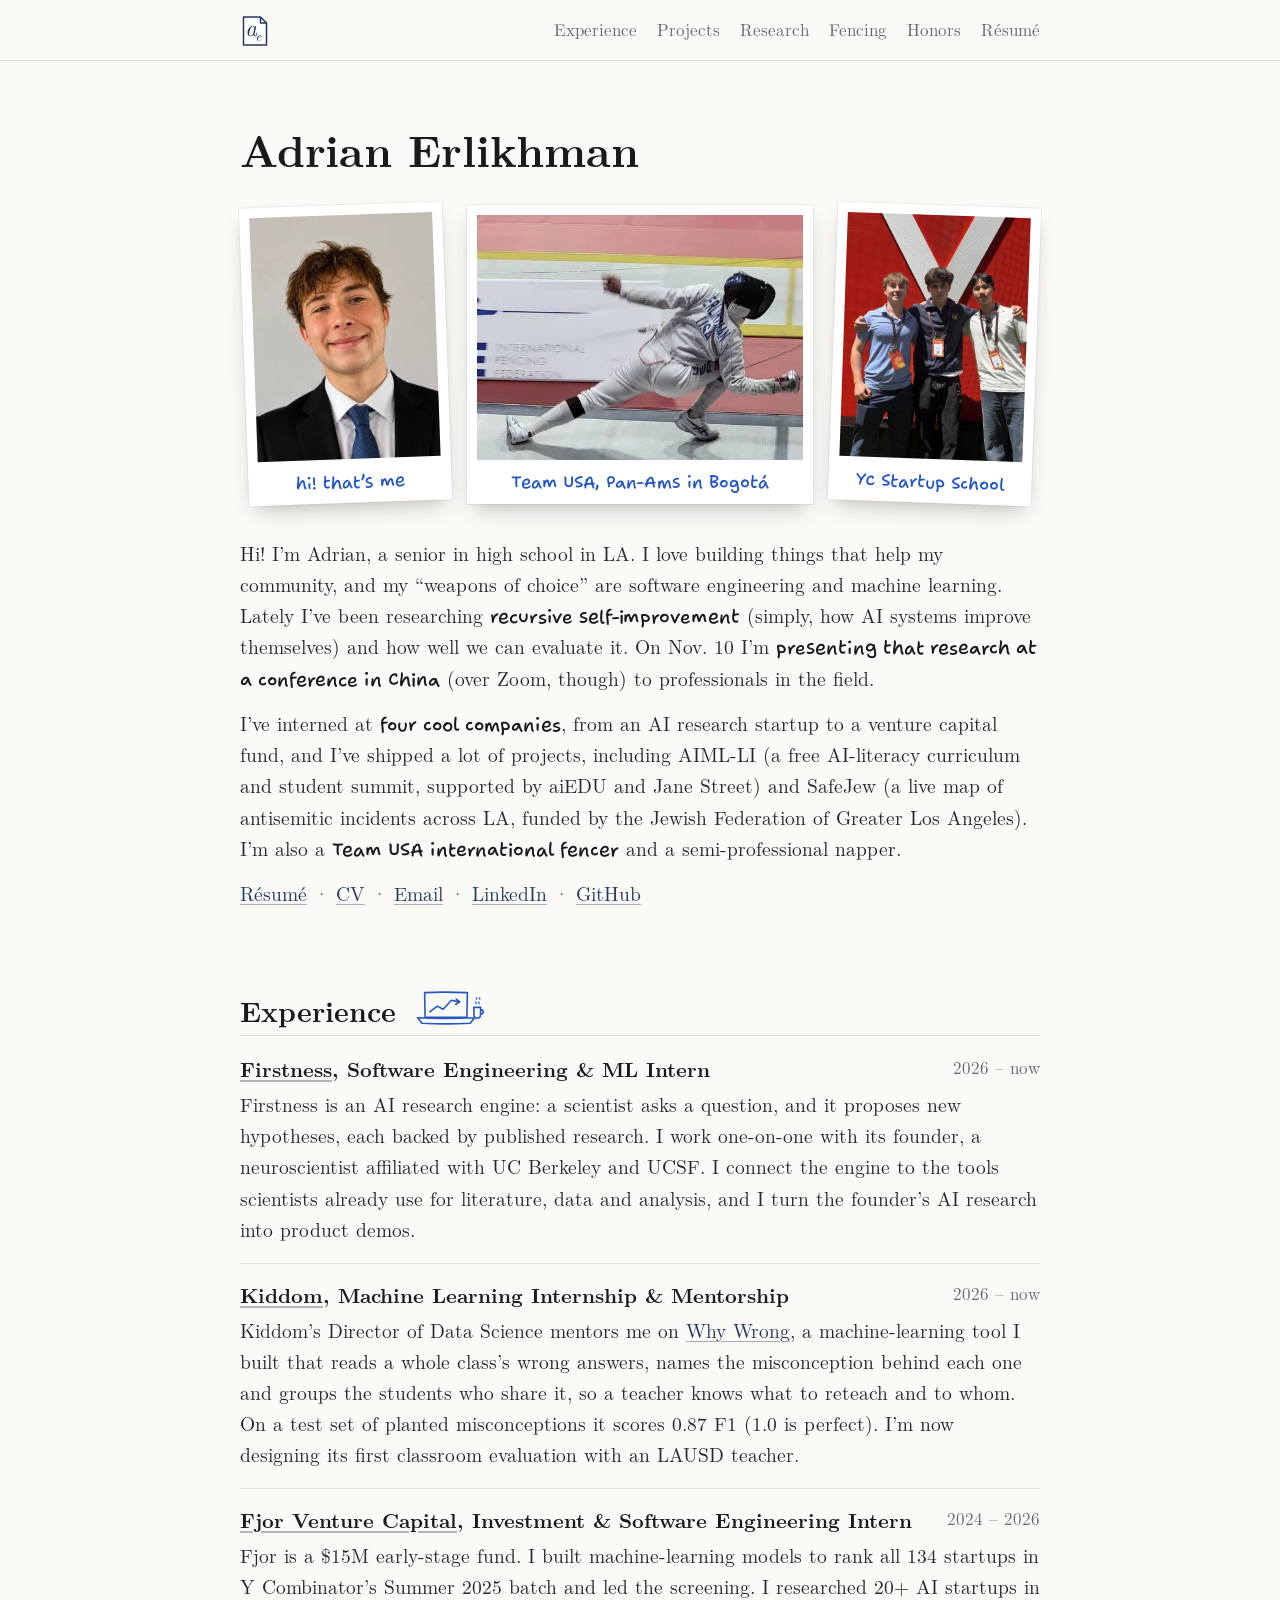
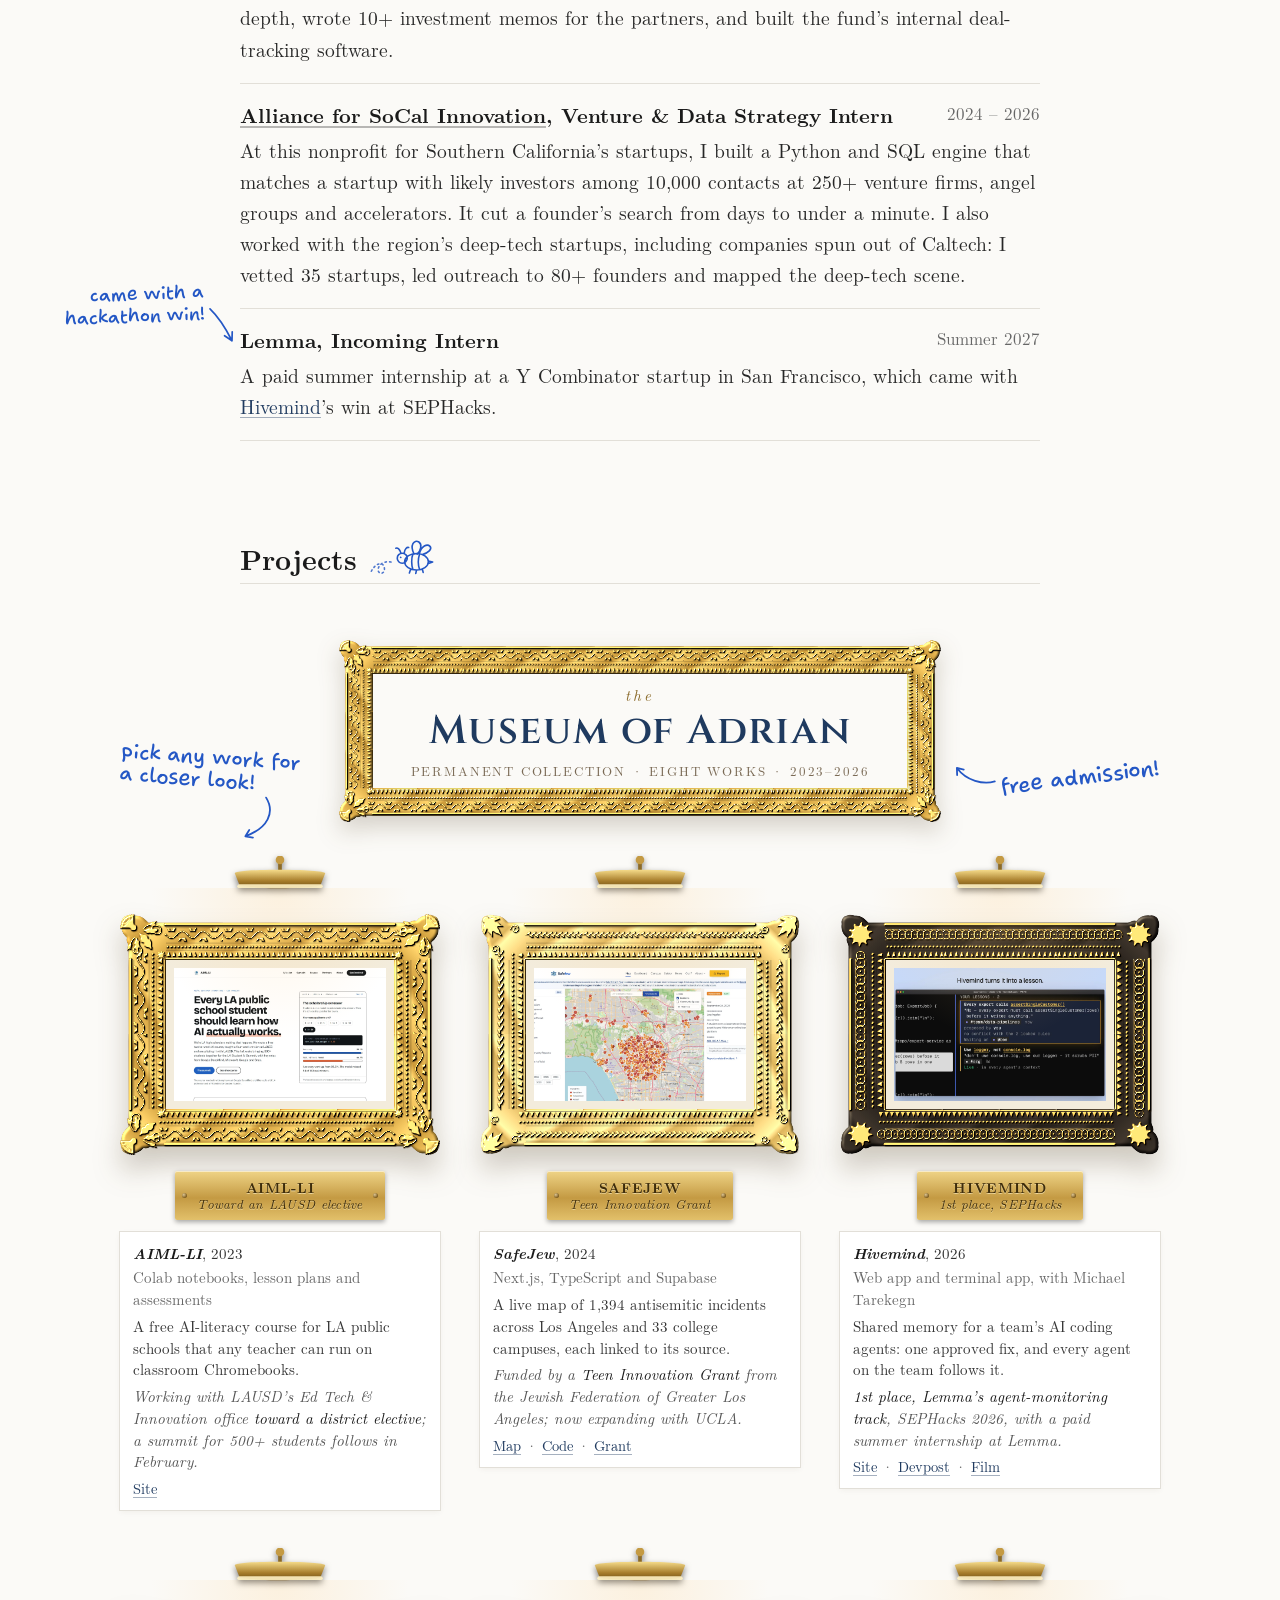
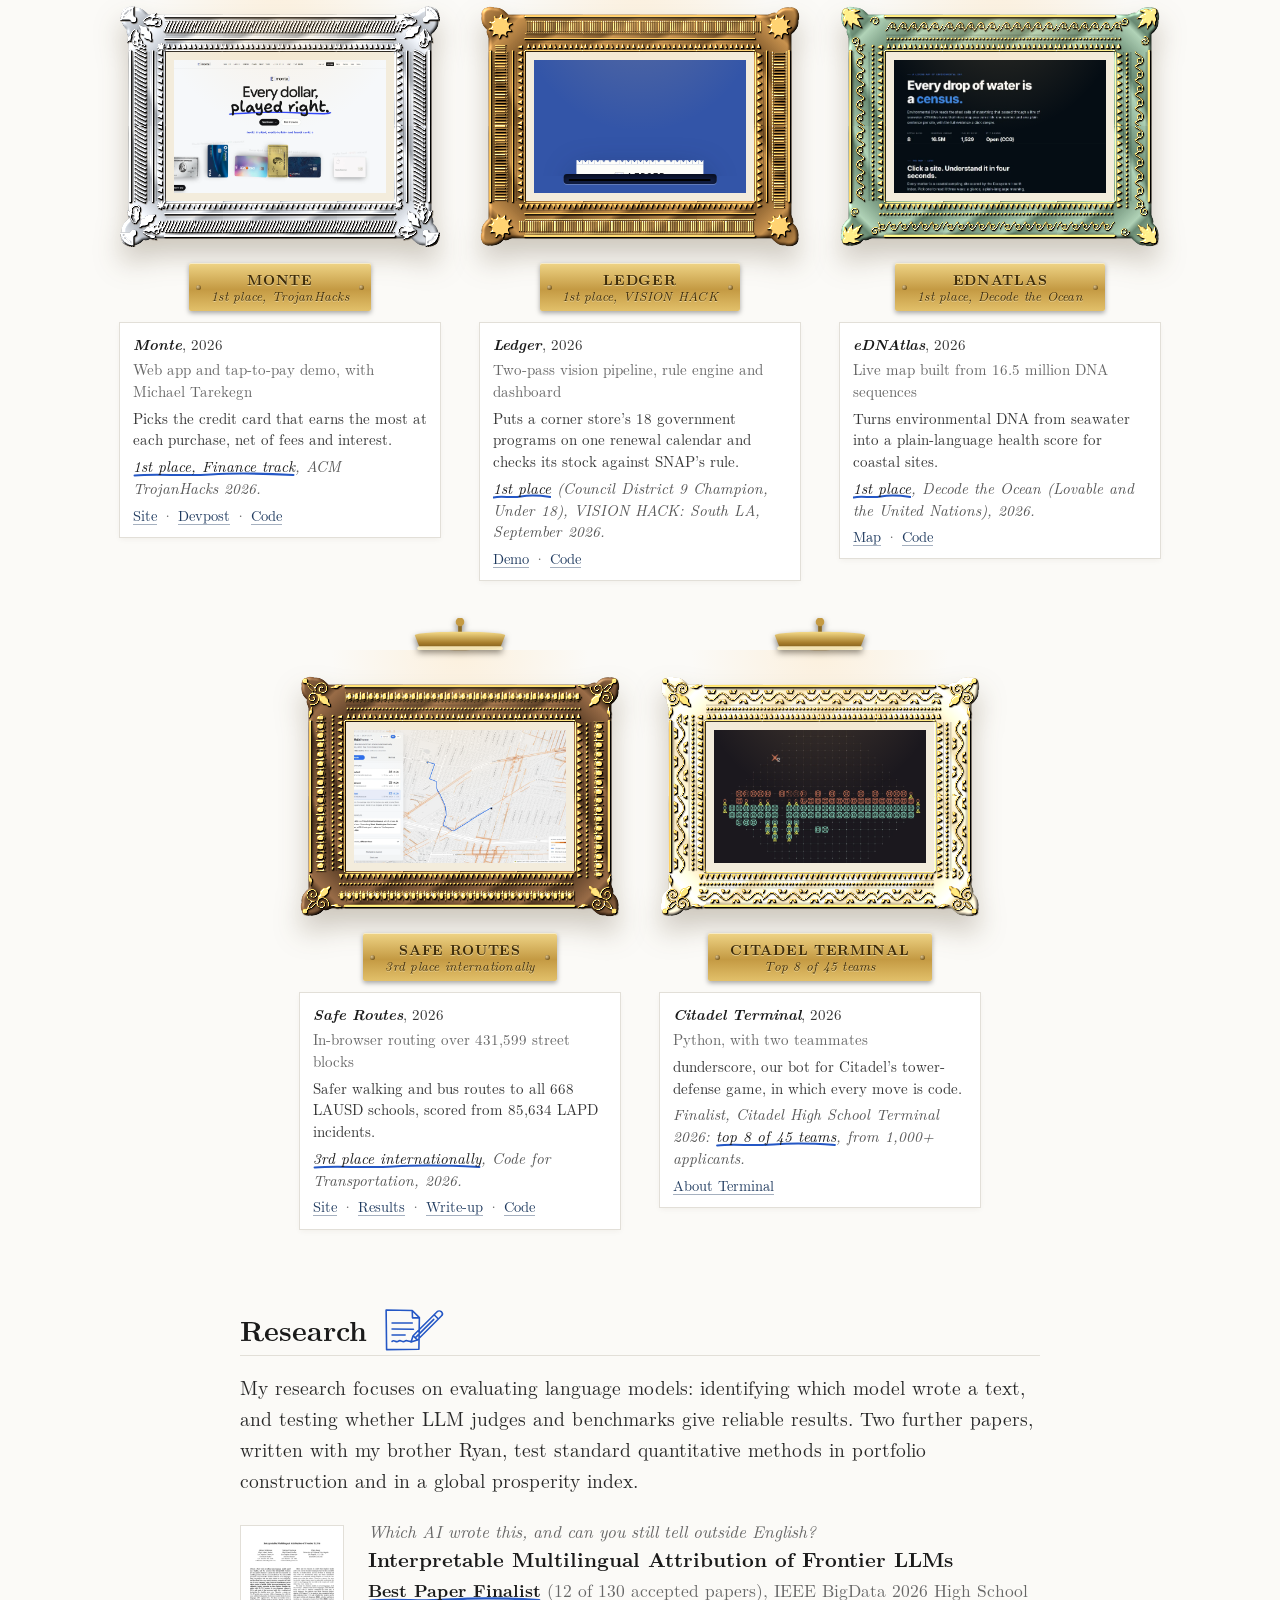
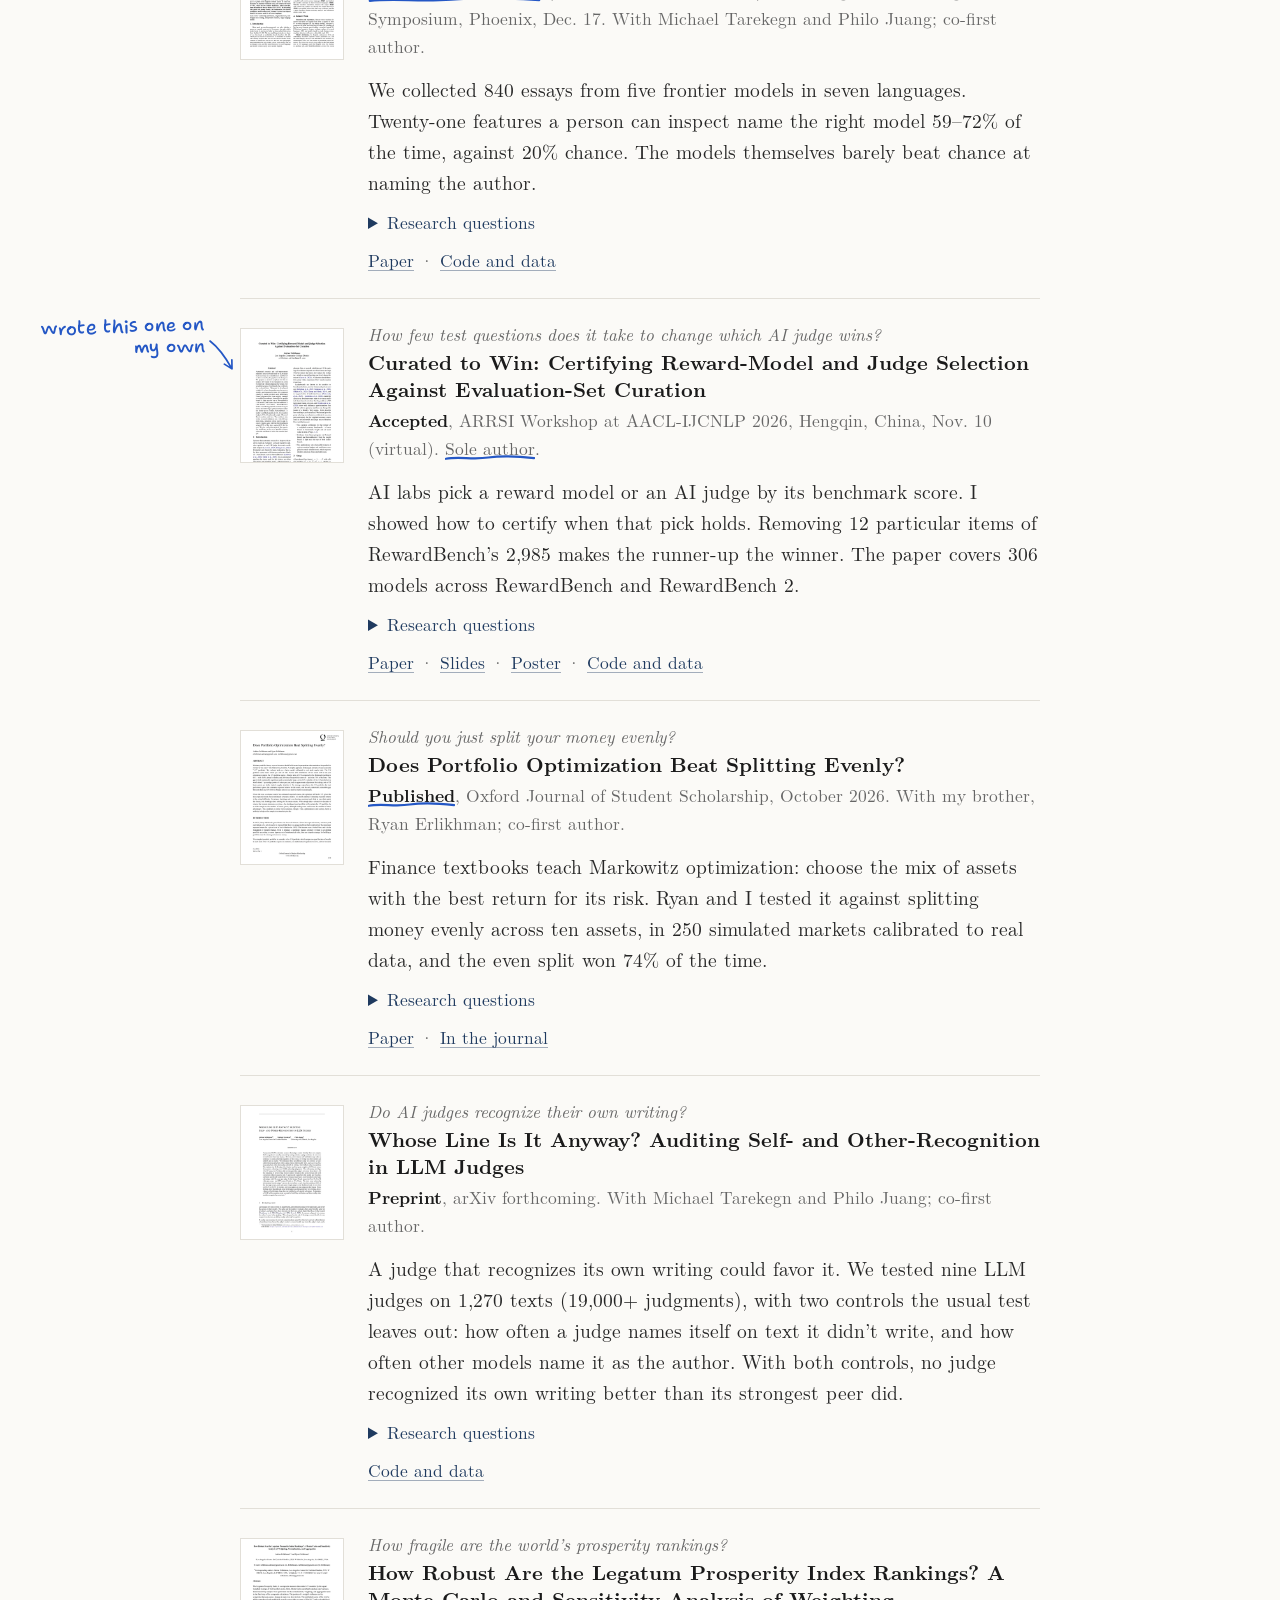
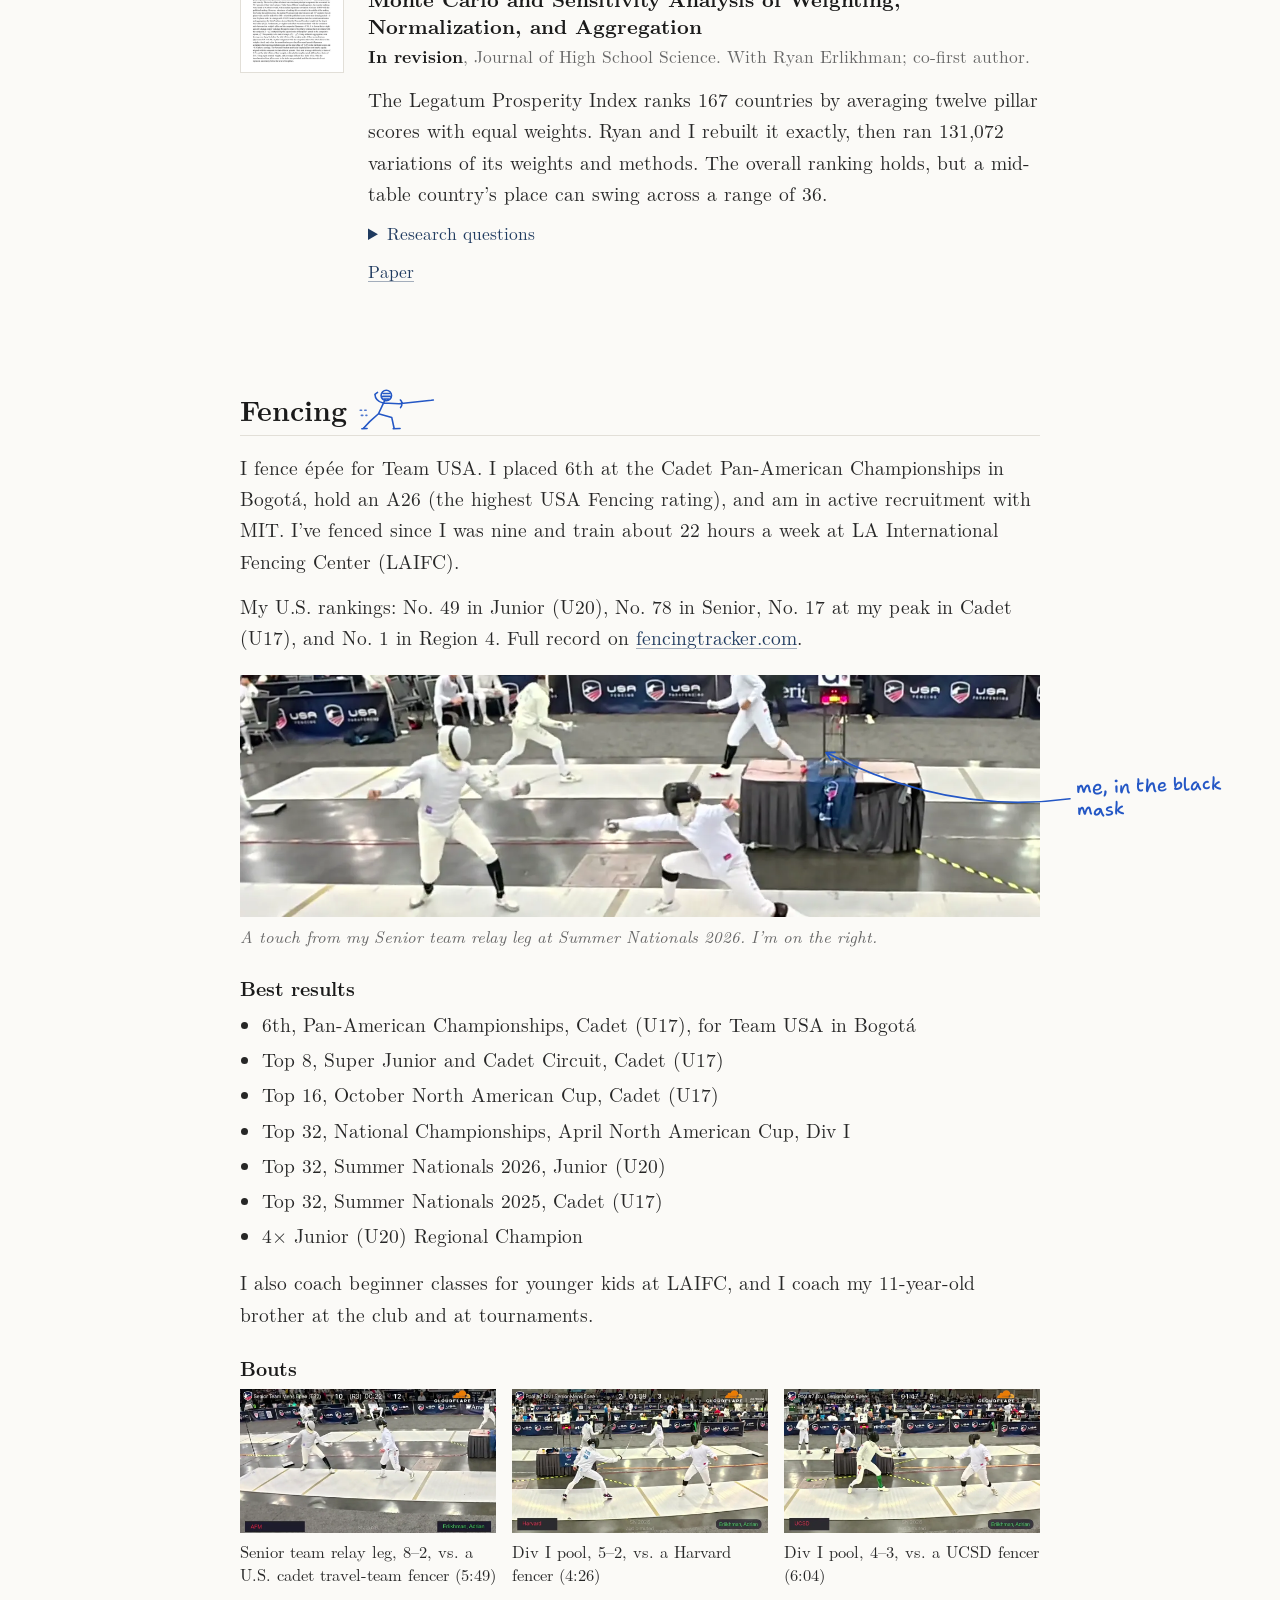
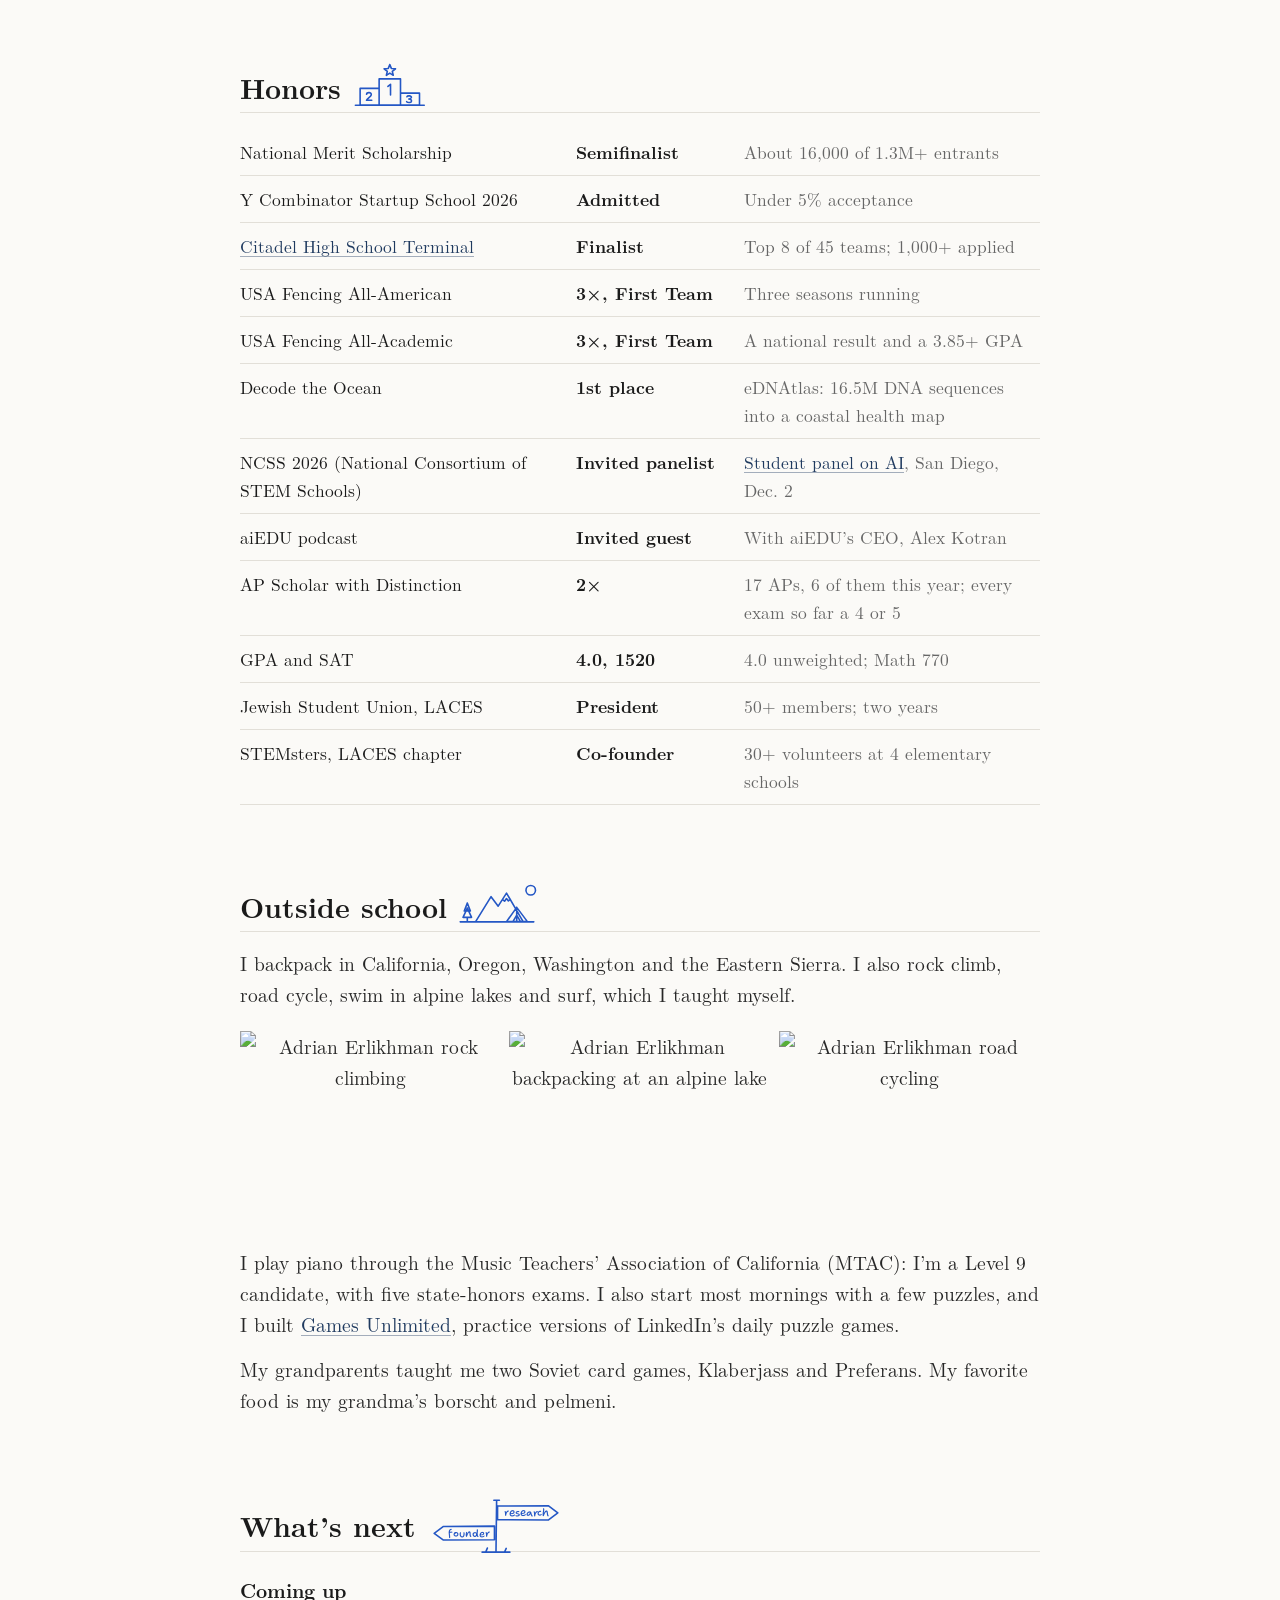
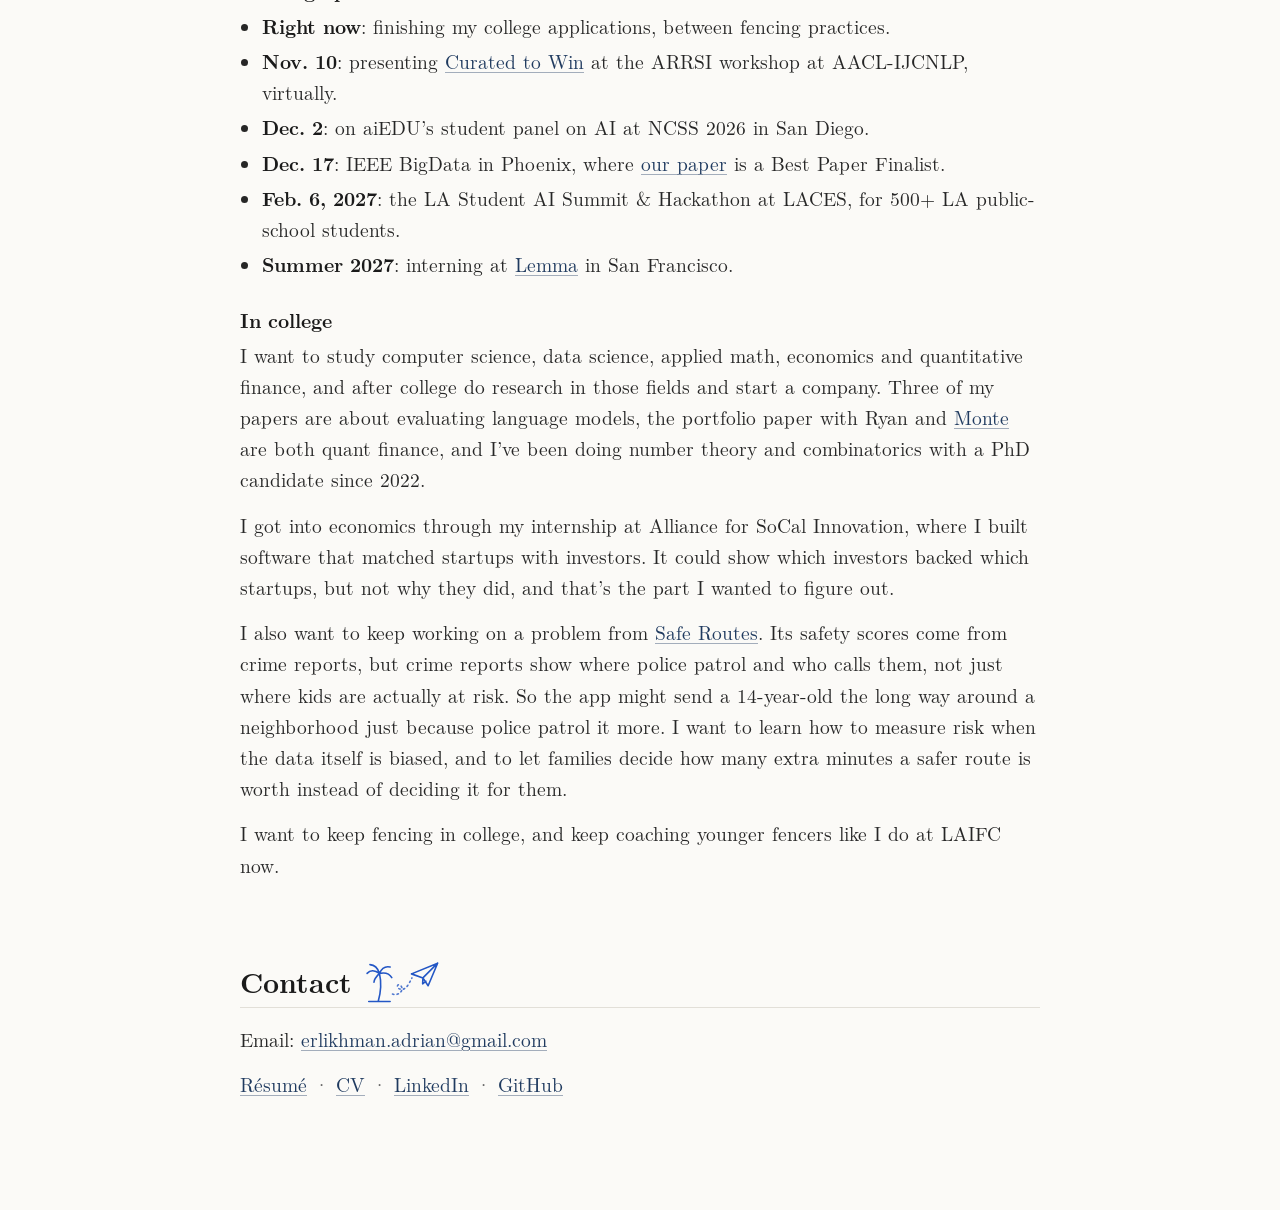
==== commit 95f2e2df: "Search result: the name as the title, a first-person description, and only his photos Google last cr" ====
--- a/index.html
+++ b/index.html
@@ -11,14 +11,14 @@
 <!--  links are placeholders (#) — point them at your real repos   -->
 <!--  and paper drafts when they're ready.                         -->
 <!-- ============================================================= -->
-<title>Adrian Erlikhman — ML Research · Full-Stack · Team USA Épée</title>
-<meta name="description" content="Adrian Erlikhman: ML/NLP researcher. Software, ML, investment, and venture intern. Team USA fencer.">
+<title>Adrian Erlikhman</title>
+<meta name="description" content="I'm Adrian Erlikhman, a high school senior in Los Angeles. I research language models, build software and fence épée for Team USA.">
 <meta name="author" content="Adrian Erlikhman">
 <meta name="robots" content="index, follow, max-image-preview:large, max-snippet:-1, max-video-preview:-1">
 <link rel="me" href="https://github.com/adrian-erlikhman">
 <link rel="me" href="https://www.linkedin.com/in/adrian-erlikhman-78a262414">
 <link rel="sitemap" type="application/xml" href="/sitemap.xml">
-<link rel="preload" as="image" href="adrian.jpg" fetchpriority="high">
+<link rel="preload" as="image" href="/img/about/hs-portrait.webp" fetchpriority="high">
 <meta name="theme-color" content="#fbfaf7">
 <link rel="canonical" href="https://adrianerlikhman.is-a.dev/">
 <link rel="icon" href="/favicon.ico?v=2026-10-23-page" sizes="any">
@@ -31,8 +31,8 @@
 <meta property="og:type" content="website">
 <meta property="og:site_name" content="Adrian Erlikhman">
 <meta name="application-name" content="Adrian Erlikhman">
-<meta property="og:title" content="Adrian Erlikhman — ML Research · Full-Stack · Team USA Épée">
-<meta property="og:description" content="ML/NLP researcher. Software, ML, investment, and venture intern. Team USA fencer.">
+<meta property="og:title" content="Adrian Erlikhman">
+<meta property="og:description" content="I'm Adrian Erlikhman, a high school senior in Los Angeles. I research language models, build software and fence épée for Team USA.">
 <meta property="og:url" content="https://adrianerlikhman.is-a.dev/">
 <meta property="og:image" content="https://adrianerlikhman.is-a.dev/og.png?v=15">
 <meta property="og:image:width" content="1200">
@@ -41,8 +41,8 @@
 <meta property="og:image:alt" content="A commit heatmap whose darkest cells spell ADRIAN, above the name Adrian Erlikhman and the line: ML/NLP research, software, Team USA épée. Los Angeles.">
 <!-- Twitter card -->
 <meta name="twitter:card" content="summary_large_image">
-<meta name="twitter:title" content="Adrian Erlikhman — ML Research · Full-Stack · Team USA Épée">
-<meta name="twitter:description" content="ML/NLP researcher. Software, ML, investment, and venture intern. Team USA fencer.">
+<meta name="twitter:title" content="Adrian Erlikhman">
+<meta name="twitter:description" content="I'm Adrian Erlikhman, a high school senior in Los Angeles. I research language models, build software and fence épée for Team USA.">
 <meta name="twitter:image" content="https://adrianerlikhman.is-a.dev/og.png?v=15">
 <meta name="twitter:image:alt" content="A commit heatmap whose darkest cells spell ADRIAN, above the name Adrian Erlikhman and the line: ML/NLP research, software, Team USA épée. Los Angeles.">
 <link rel="preload" href="/fonts/lmroman10-regular.woff2" as="font" type="font/woff2" crossorigin>
@@ -57,7 +57,7 @@
       "@id": "https://adrianerlikhman.is-a.dev/#website",
       "url": "https://adrianerlikhman.is-a.dev/",
       "name": "Adrian Erlikhman",
-      "alternateName": ["Adrian Erlikhman's site", "adrianerlikhman.is-a.dev"],
+      "alternateName": ["Adrian Erlikhman's site"],
       "inLanguage": "en-US",
       "publisher": { "@id": "https://adrianerlikhman.is-a.dev/#adrian" }
     },
@@ -65,12 +65,13 @@
       "@type": "ProfilePage",
       "@id": "https://adrianerlikhman.is-a.dev/#profilepage",
       "url": "https://adrianerlikhman.is-a.dev/",
-      "name": "Adrian Erlikhman — ML Research · Full-Stack · Team USA Épée",
+      "name": "Adrian Erlikhman",
       "isPartOf": { "@id": "https://adrianerlikhman.is-a.dev/#website" },
       "about": { "@id": "https://adrianerlikhman.is-a.dev/#adrian" },
       "mainEntity": { "@id": "https://adrianerlikhman.is-a.dev/#adrian" },
+      "primaryImageOfPage": { "@type": "ImageObject", "url": "https://adrianerlikhman.is-a.dev/adrian.jpg", "caption": "Adrian Erlikhman" },
       "dateCreated": "2026-08-01",
-      "dateModified": "2026-10-05",
+      "dateModified": "2026-11-07",
       "inLanguage": "en-US"
     },
     {
@@ -270,14 +271,14 @@
 <a class="skip-link" href="#main">Skip to content</a>
 
 <!-- INTRO: the swarm forms the name, then bursts open onto the page (site.js INTRO; Adrian kept it, 28 Oct) -->
-<div id="intro">
+<div id="intro" data-nosnippet>
   <canvas id="introCanvas"></canvas>
   <div class="sr-only">Adrian Erlikhman</div>
   <button id="skip" type="button">skip</button>
 </div>
 
 <!-- OFFLINE / MAINTENANCE SCREEN (shown when status.json says live:false) -->
-<div id="offline" hidden>
+<div id="offline" hidden data-nosnippet>
   <div class="off-grid"></div>
   <div class="off-inner">
     <div class="off-title">Back soon</div>
@@ -298,8 +299,8 @@
 </div></header>
 
 <main id="main" class="nb" tabindex="-1">
-<section class="wrap hero" id="about" aria-label="About me">
-  <h1 data-nosnippet>Adrian Erlikhman</h1>
+<section class="wrap hero" id="about" aria-label="About me" data-nosnippet>
+  <h1>Adrian Erlikhman</h1>
   <div class="photos">
     <button type="button" class="p" data-full="/adrian.jpg" data-cap="Adrian Erlikhman"><img src="/img/about/hs-portrait.webp" width="450" height="600" alt="Adrian Erlikhman"><span class="pc" aria-hidden="true">hi! that’s me</span></button>
     <button type="button" class="w" data-full="/fencing-1.jpg" data-cap="Team USA, Cadet Pan-American Championships, Bogotá"><img src="/img/about/lunge-wide.webp" width="520" height="390" alt="Adrian Erlikhman fencing épée for Team USA at the Cadet Pan-American Championships in Bogotá"><span class="pc" aria-hidden="true">Team USA, Pan-Ams in Bogotá</span></button>
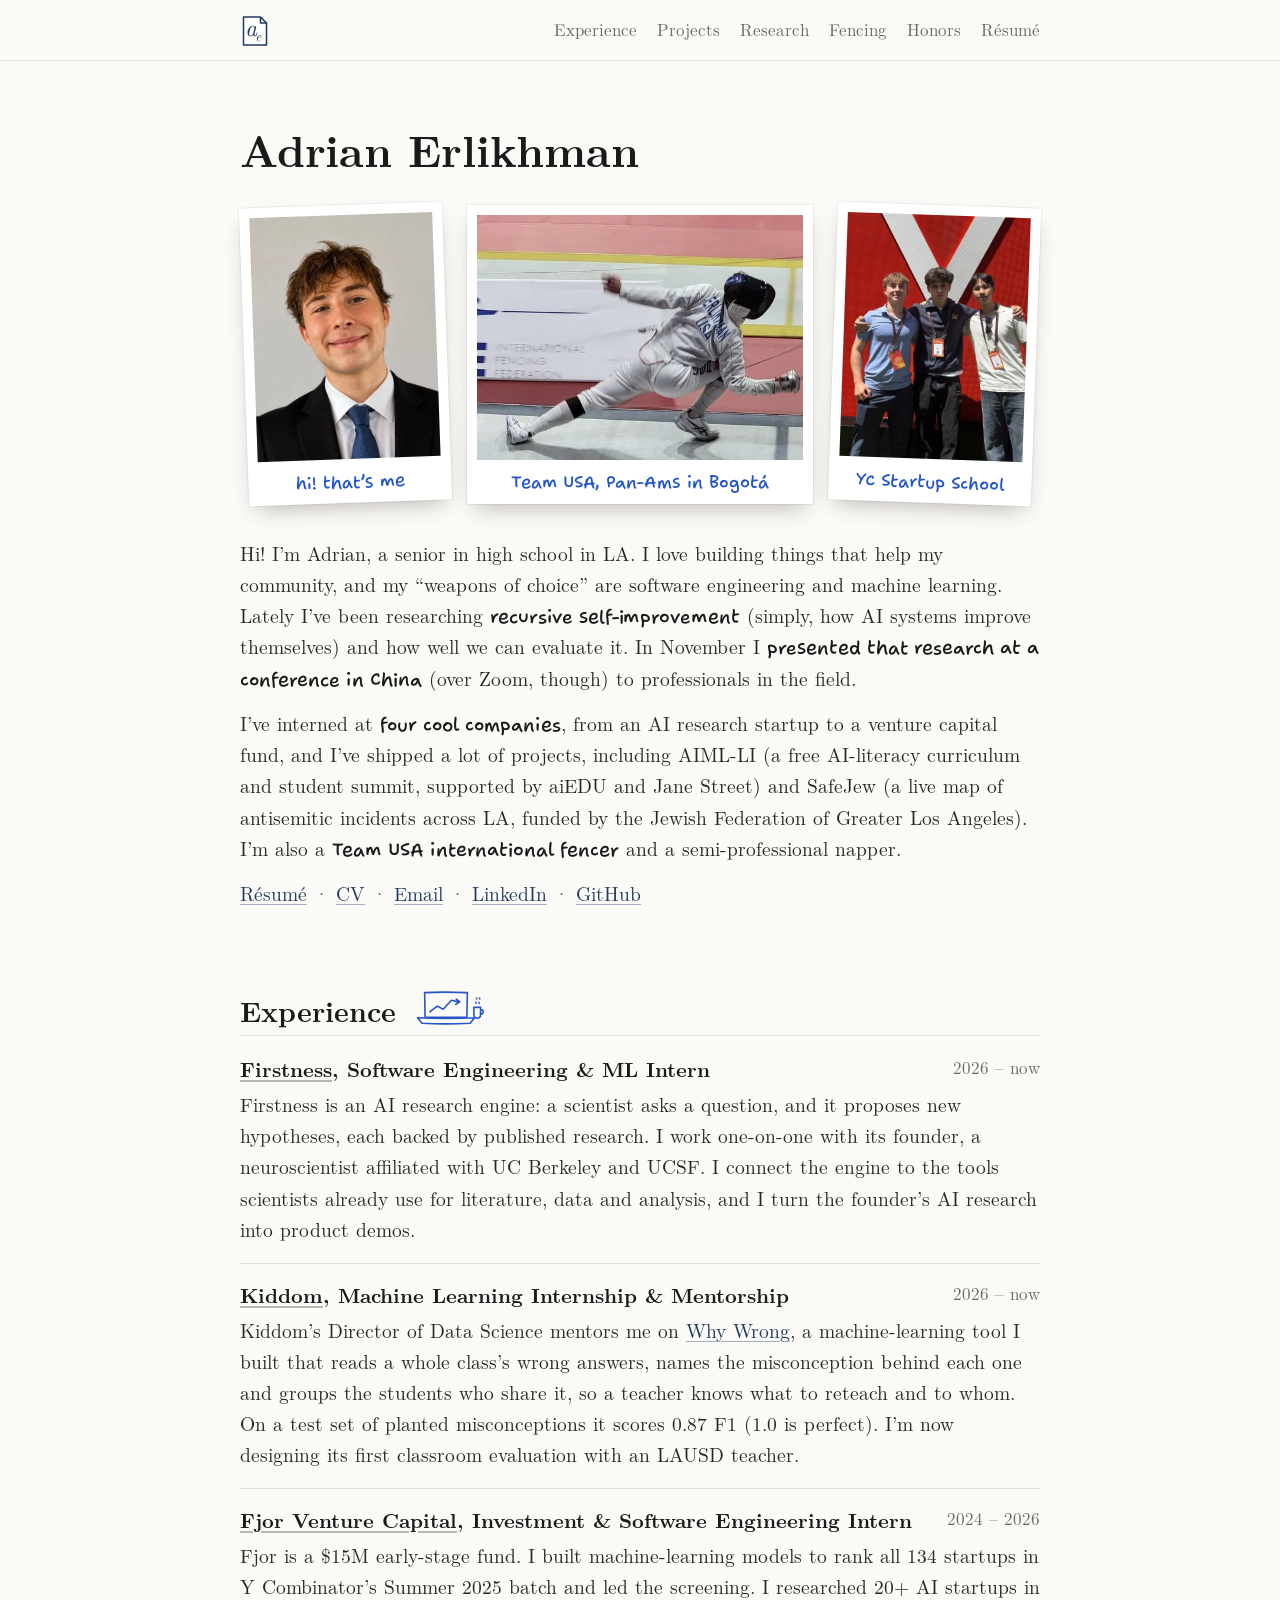
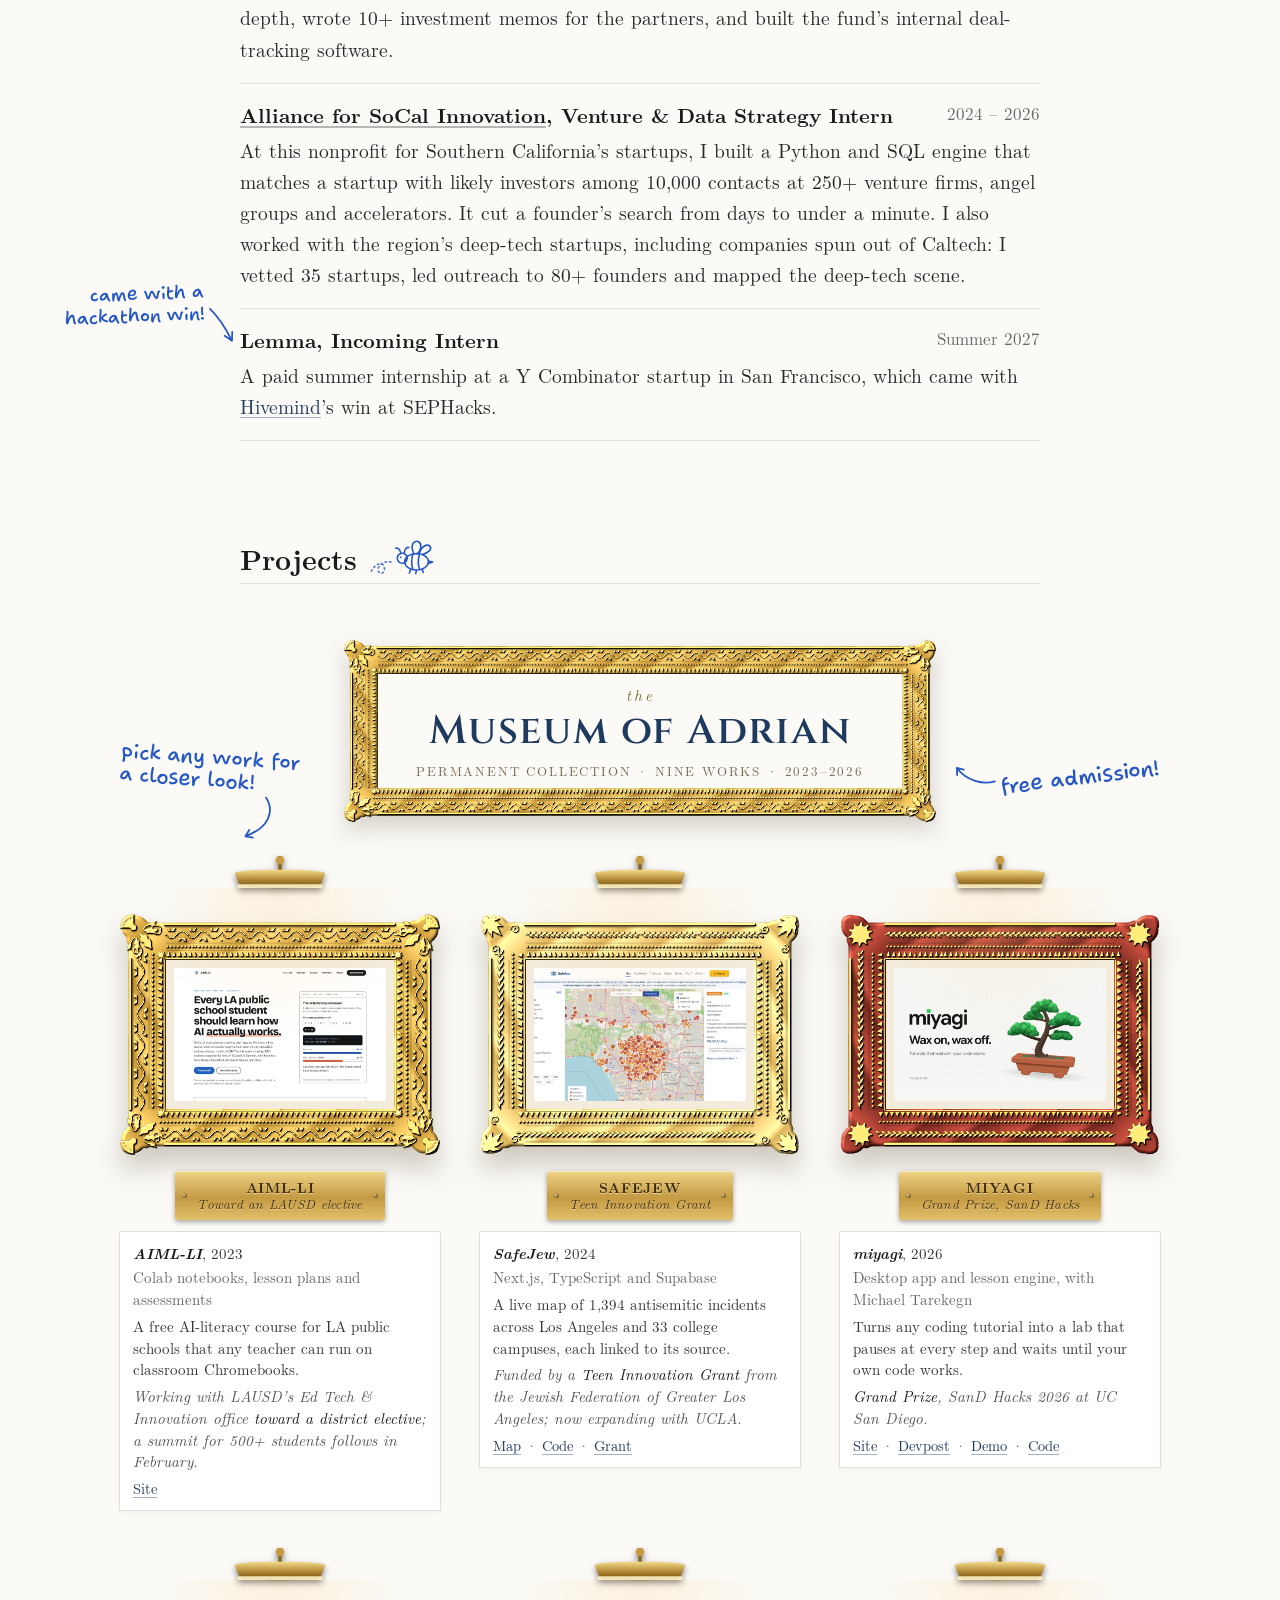
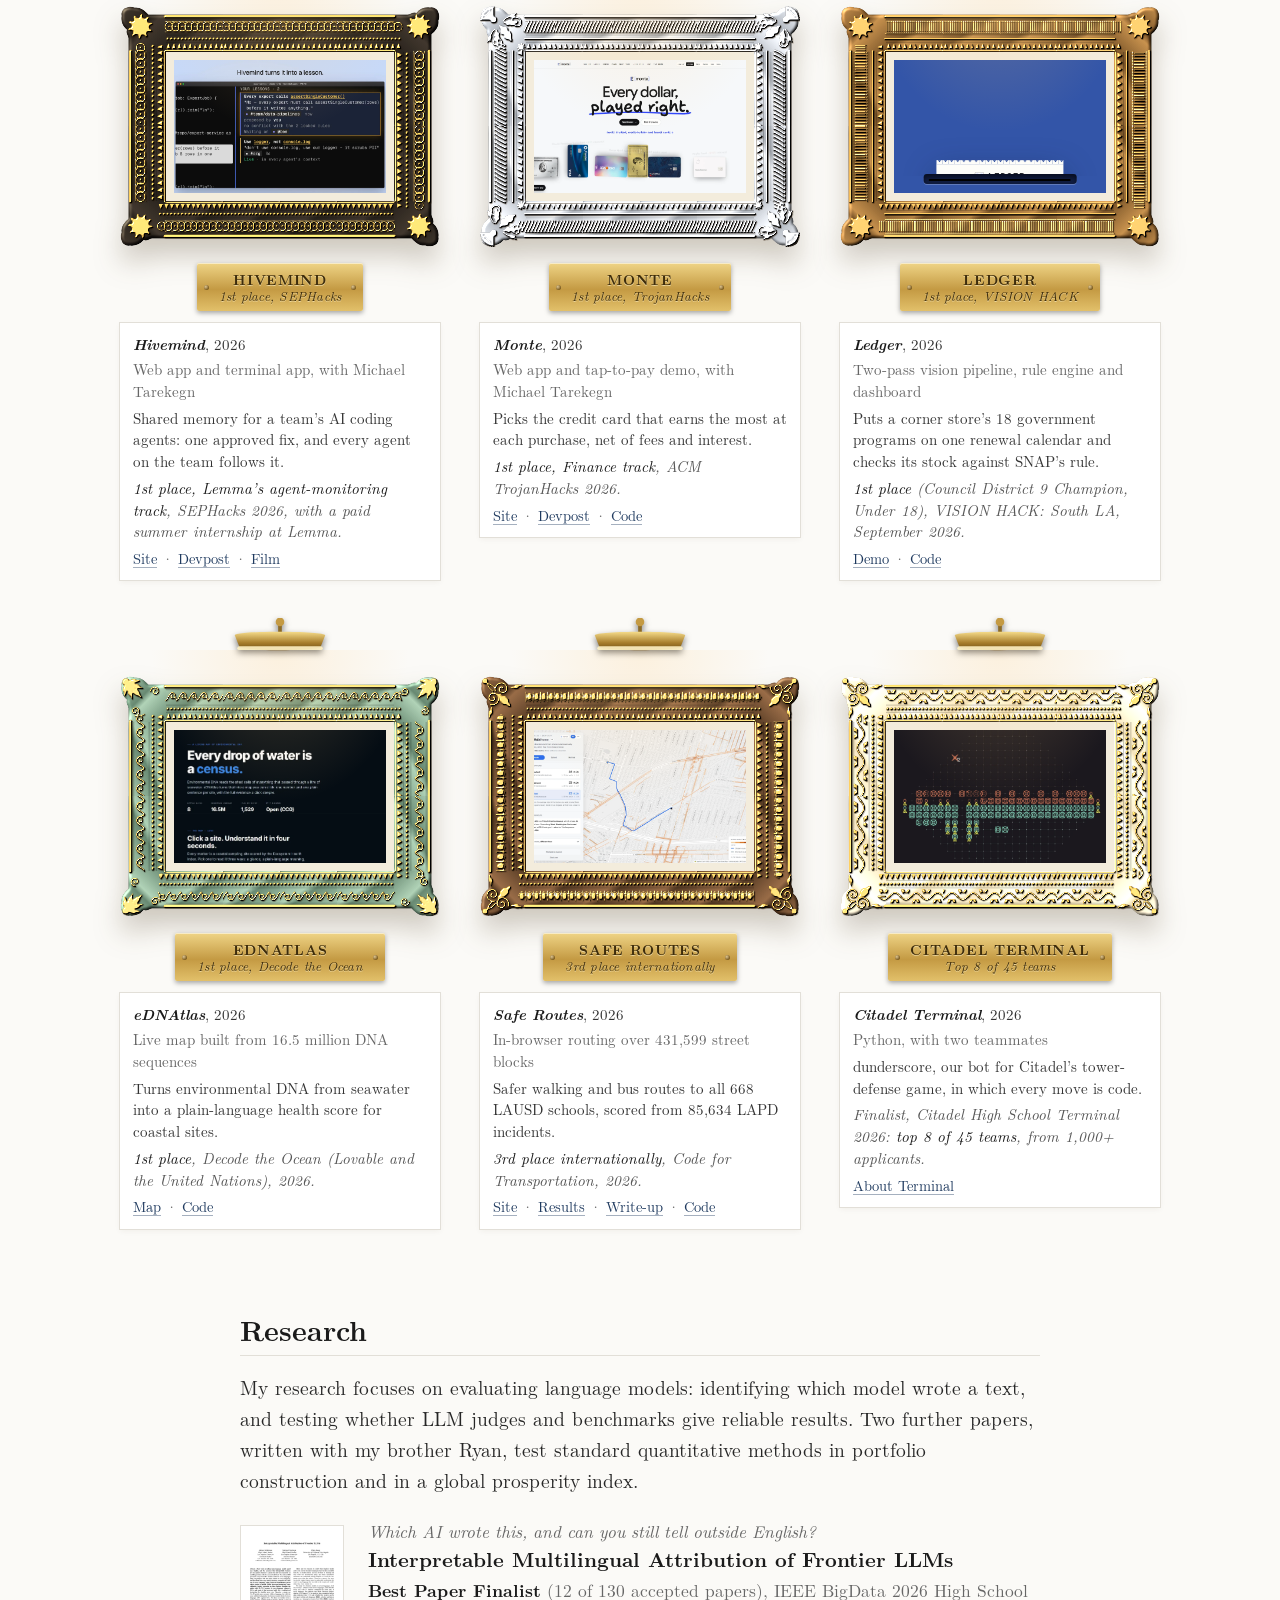
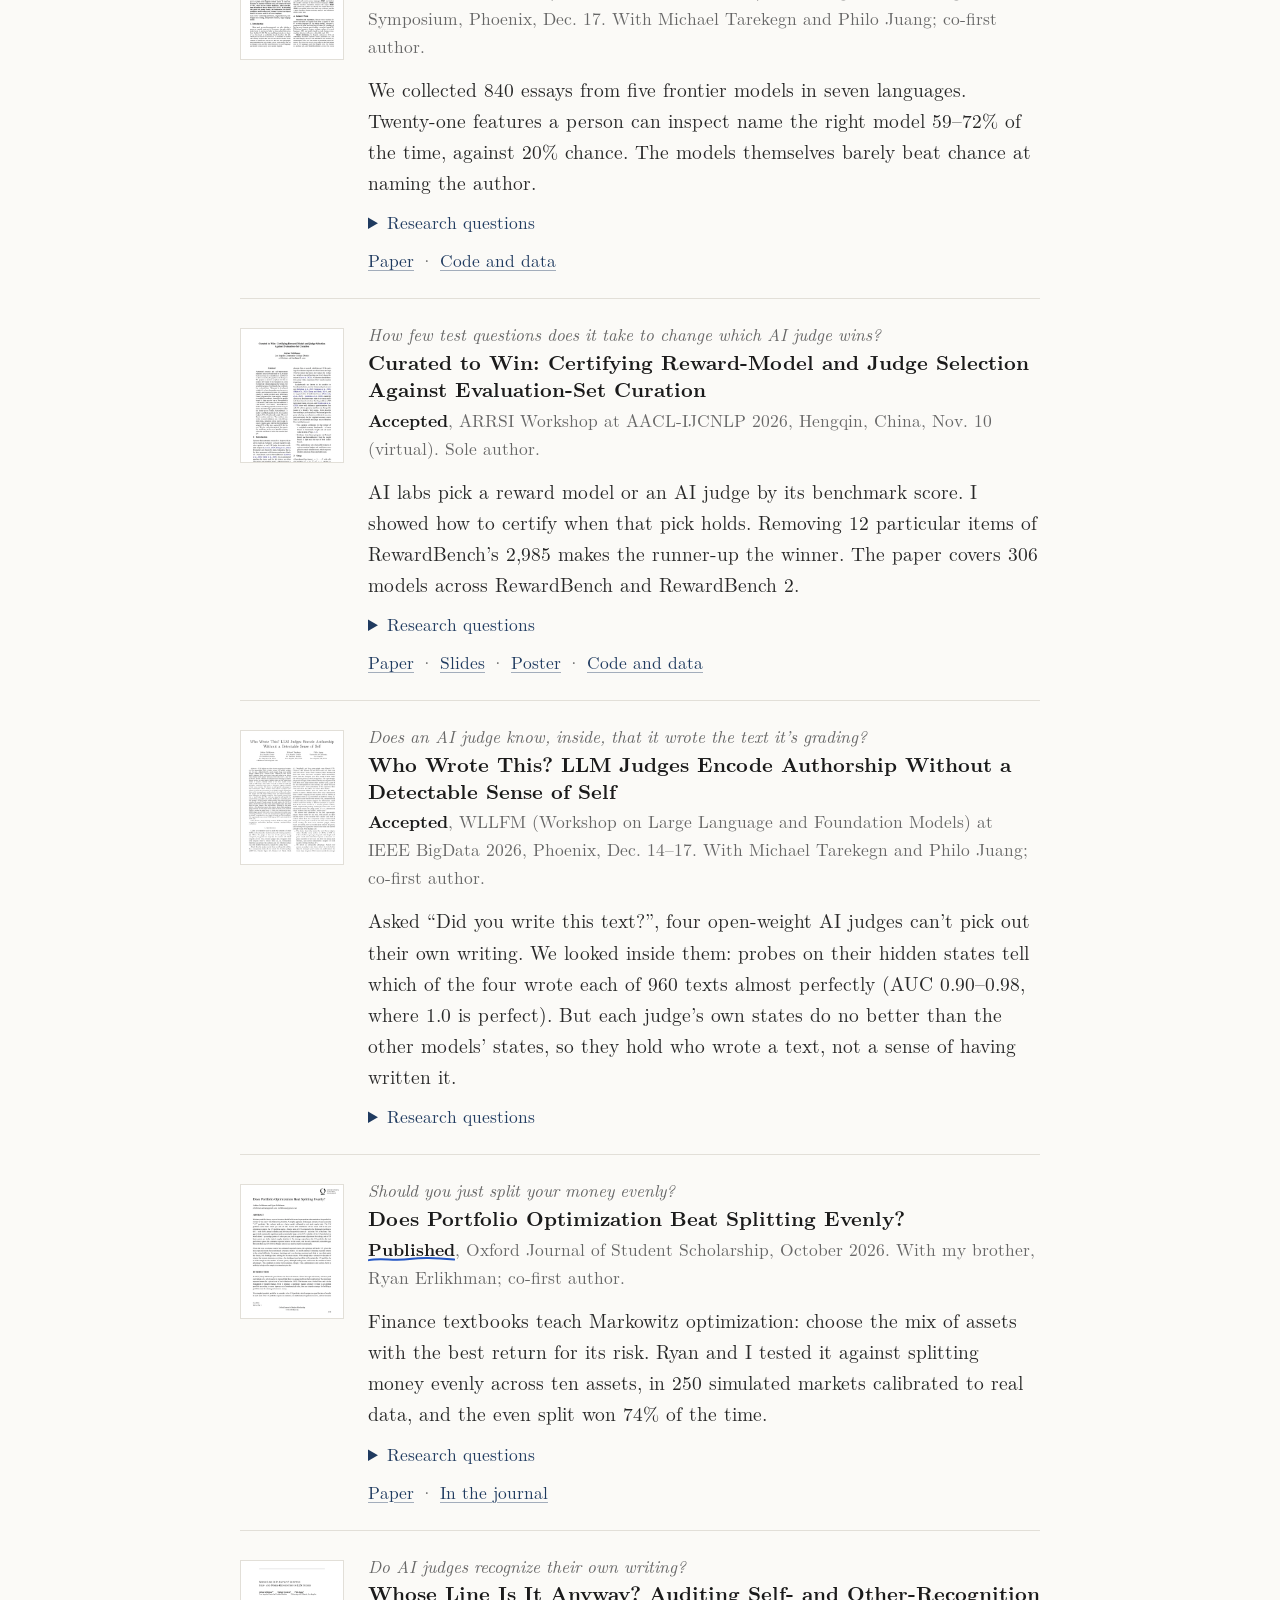
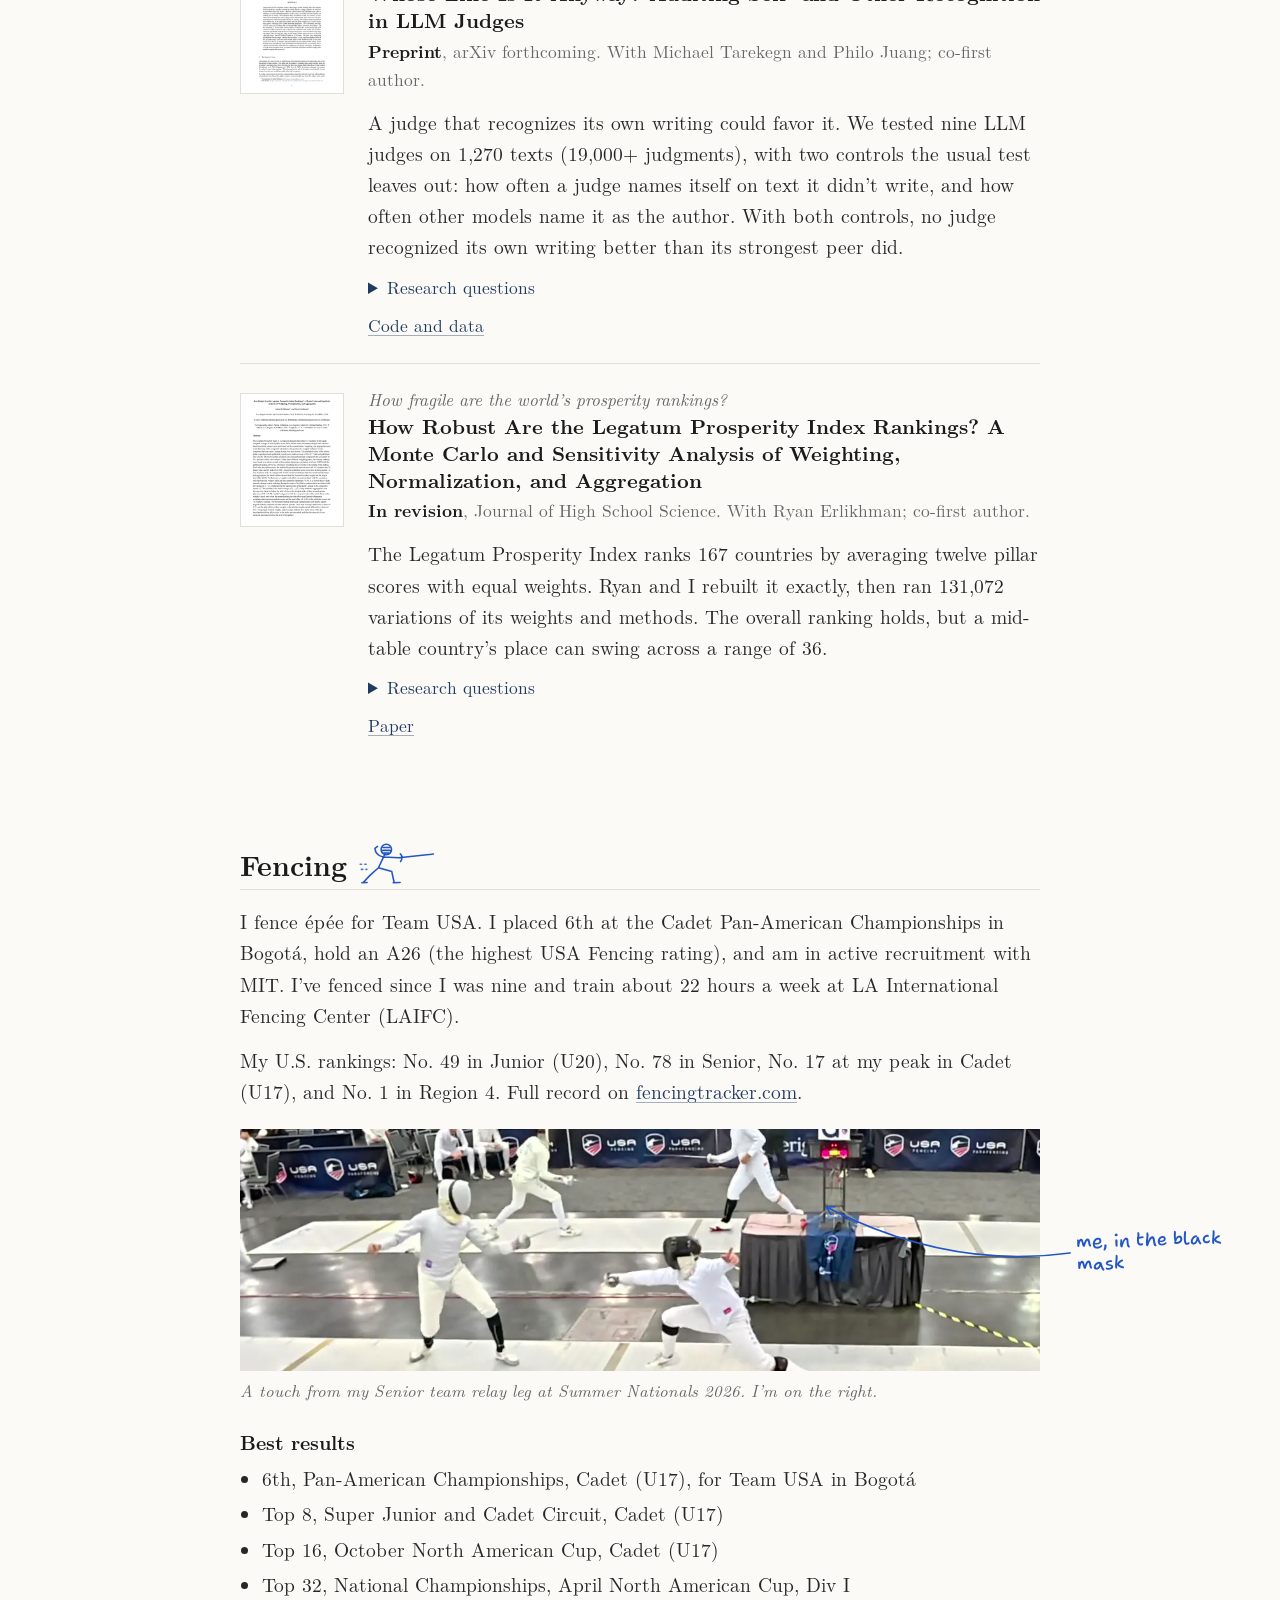
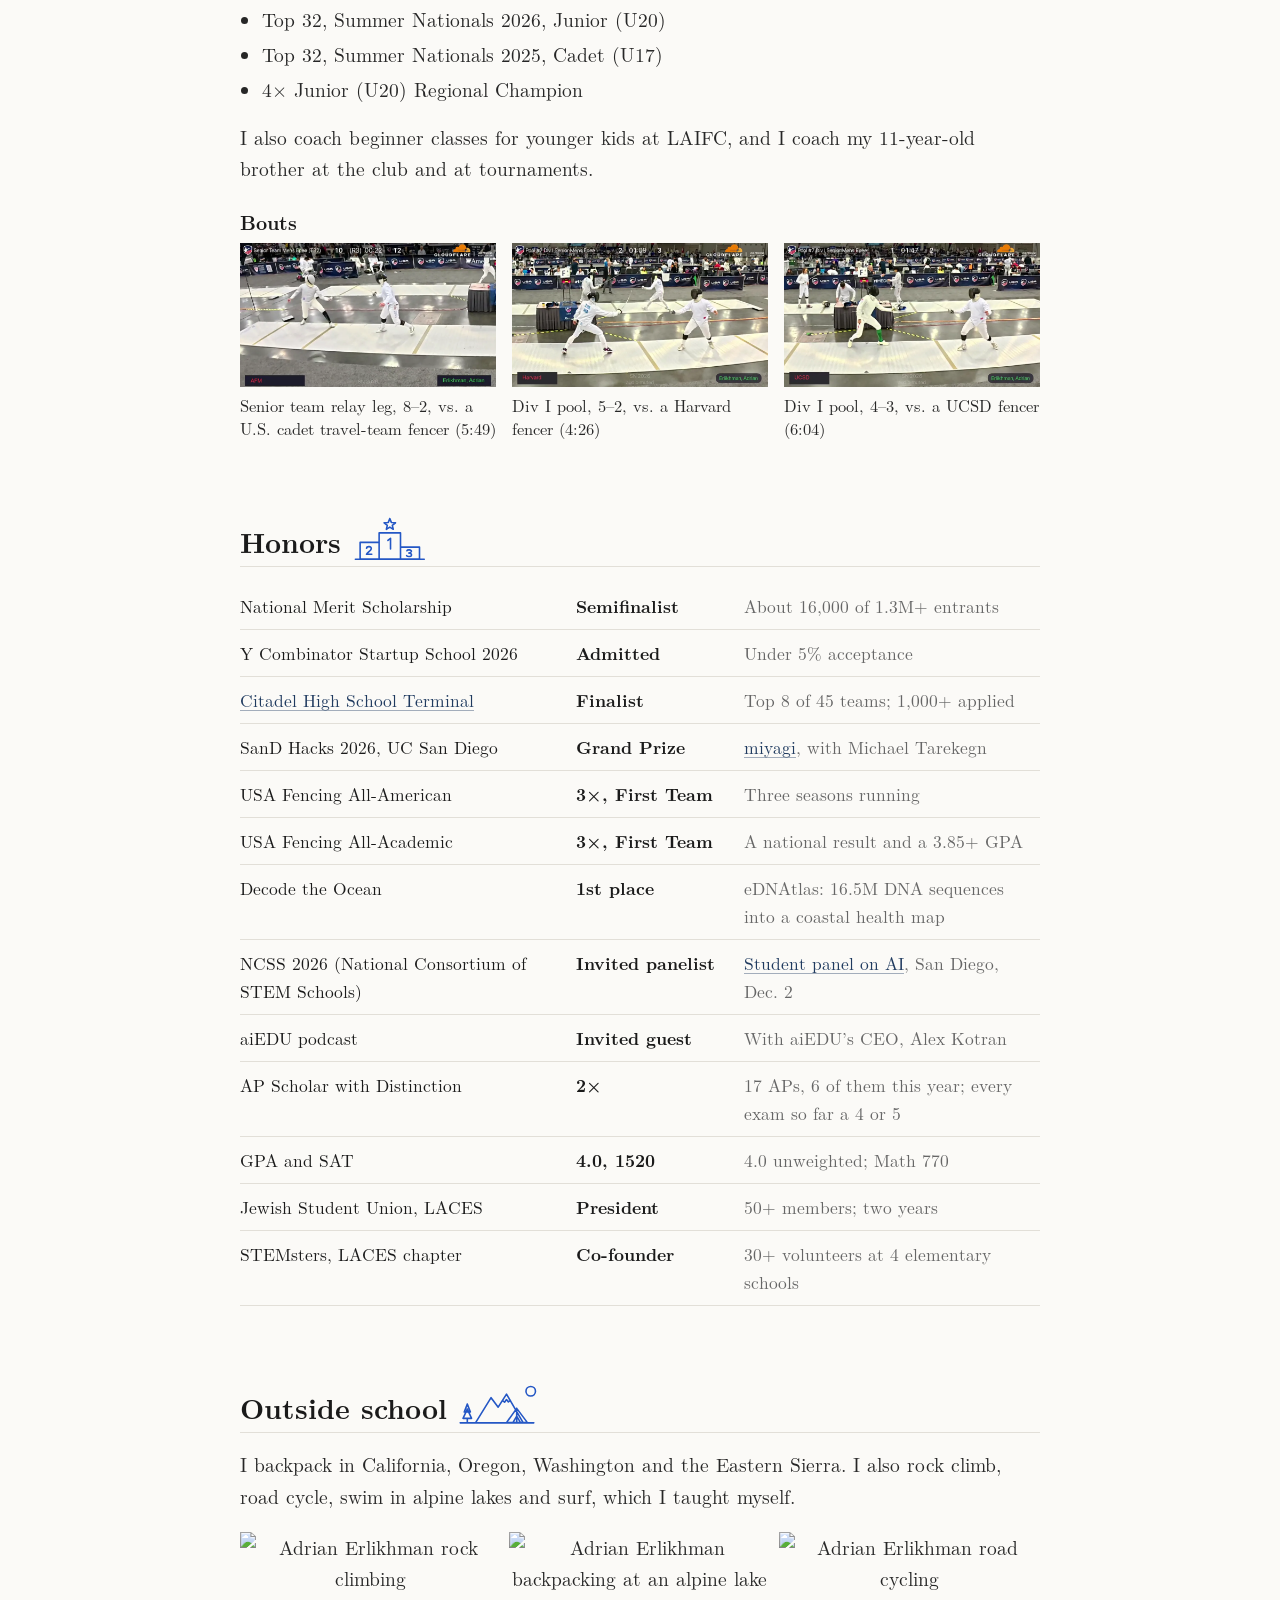
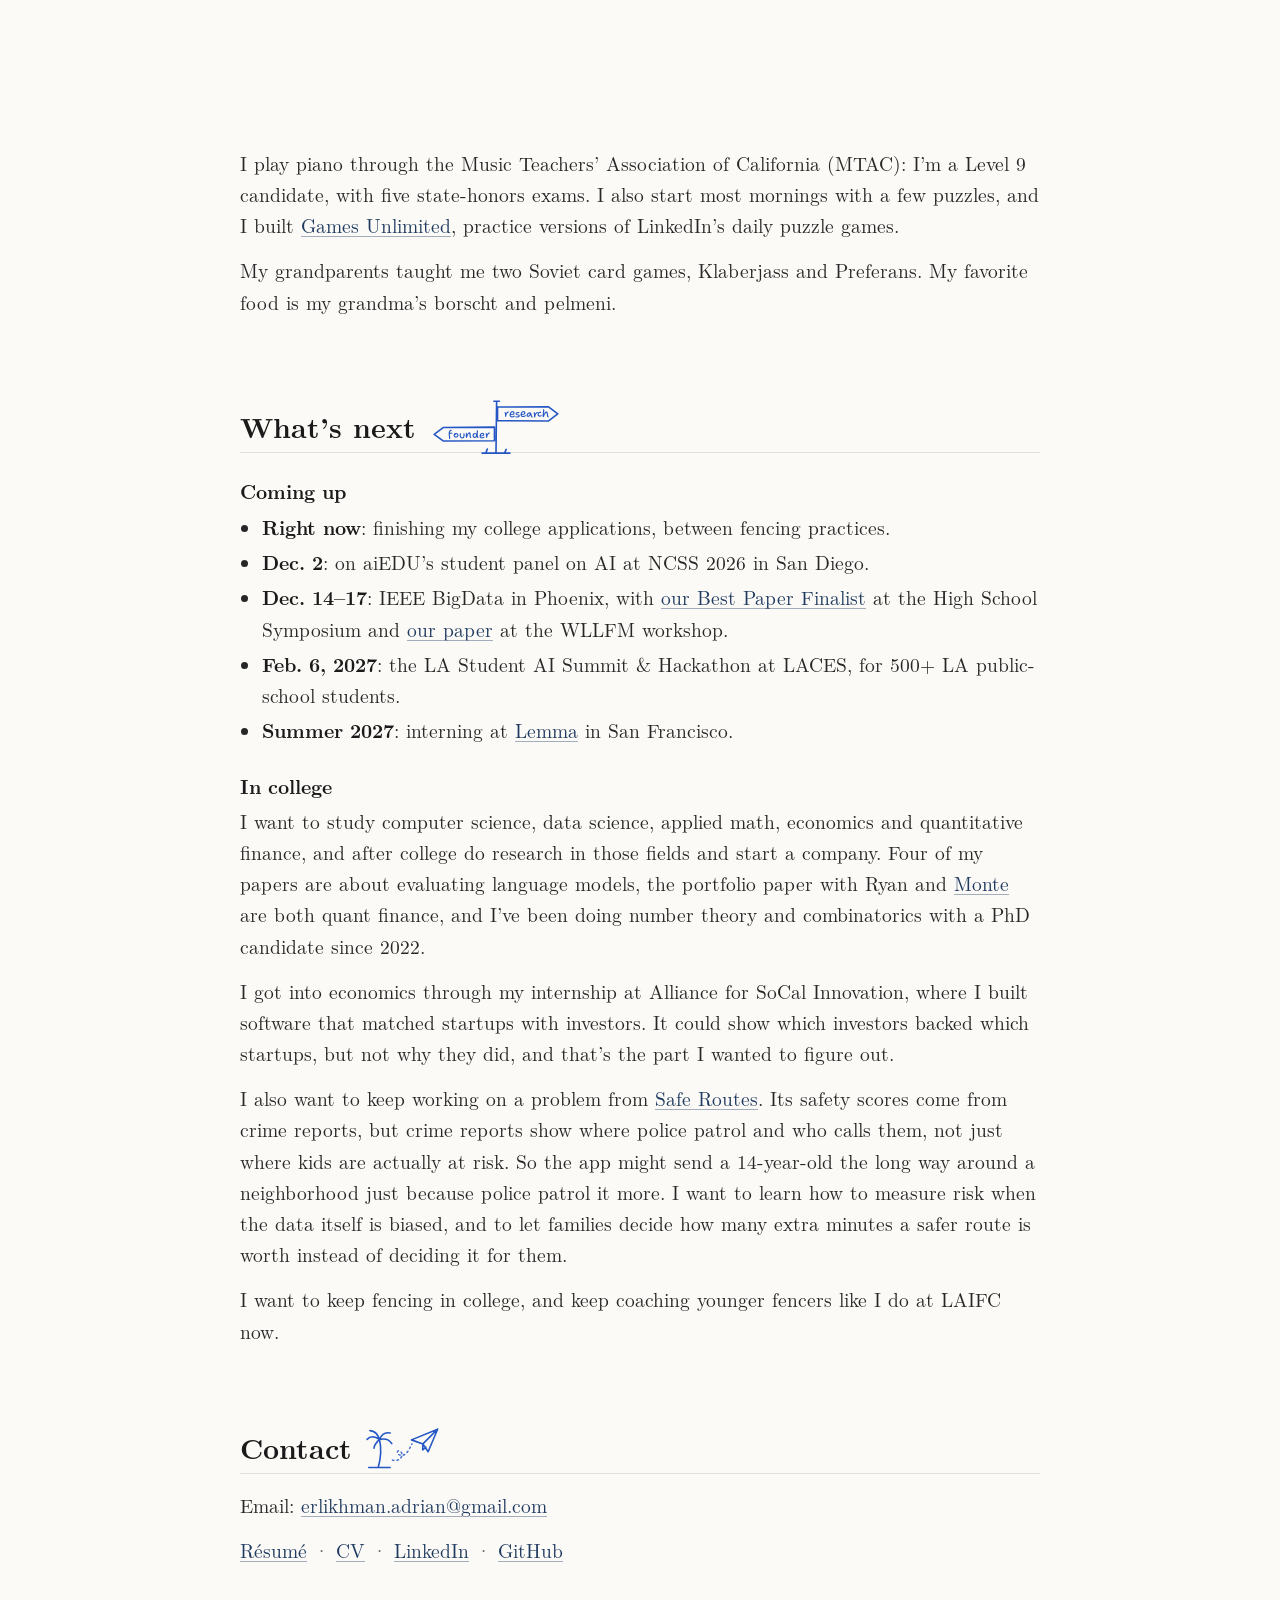
==== commit a9b39ad8: "SanD Hacks Grand Prize (miyagi) and the WLLFM paper, on the site and both résumés - Projects: miyagi" ====
--- a/index.html
+++ b/index.html
@@ -124,12 +124,14 @@
         "Accepted, IEEE BigData 2026 High School Symposium",
         "Best Paper Finalist, IEEE BigData 2026 High School Symposium",
         "Accepted, ARRSI Workshop at AACL-IJCNLP 2026 (sole author)",
+        "Accepted, WLLFM Workshop at IEEE BigData 2026",
         "Published, Oxford Journal of Student Scholarship (October 2026)",
         "USA Fencing A26 rating, épée",
         "USA Fencing Region 4 — No. 1, épée",
         "U.S. Junior (U20) national ranking — No. 49",
         "U.S. Senior national ranking — No. 78",
         "U.S. Cadet (U17) national ranking — peak No. 17",
+        "SanD Hacks 2026 (UC San Diego) — Grand Prize (miyagi)",
         "ACM TrojanHacks 2026 — 1st place, Finance track (Monte)",
         "SEPHacks 2026 — Winner, Agent Behaviour Monitoring track, judged by Lemma (Hivemind)",
         "Decode the Ocean 2026 — 1st place (eDNAtlas)",
@@ -169,6 +171,16 @@
     },
     {
       "@type": "ScholarlyArticle",
+      "@id": "https://adrianerlikhman.is-a.dev/#who-wrote-this",
+      "headline": "Who Wrote This? LLM Judges Encode Authorship Without a Detectable Sense of Self",
+      "name": "Who Wrote This? LLM Judges Encode Authorship Without a Detectable Sense of Self",
+      "author": [ { "@id": "https://adrianerlikhman.is-a.dev/#adrian" }, { "@type": "Person", "name": "Michael Tarekegn" }, { "@type": "Person", "name": "Philo Juang" } ],
+      "creativeWorkStatus": "Accepted, Fourth Workshop on Large Language and Foundation Models (WLLFM 2026) at IEEE BigData 2026",
+      "about": "Probing LLM judges' hidden states for authorship and self-recognition",
+      "inLanguage": "en"
+    },
+    {
+      "@type": "ScholarlyArticle",
       "@id": "https://adrianerlikhman.is-a.dev/#legatum-robustness",
       "headline": "How Robust Are the Legatum Prosperity Index Rankings? A Monte Carlo and Sensitivity Analysis of Weighting, Normalization, and Aggregation",
       "name": "How Robust Are the Legatum Prosperity Index Rankings? A Monte Carlo and Sensitivity Analysis of Weighting, Normalization, and Aggregation",
@@ -295,7 +307,7 @@
      the photo viewer and the paper reader; styles in assets/notebook.css. -->
 <header class="nav"><div class="wrap">
   <a class="brand" href="#about" aria-label="Adrian Erlikhman, back to top"><img src="/img/logos/ae-mark.svg" alt="" width="30" height="30"></a>
-  <nav aria-label="Sections"><a href="#experience">Experience</a><a href="#work">Projects</a><a href="#papers">Research</a><a href="#fencing">Fencing</a><a href="#record">Honors</a><a href="resume.pdf?v=2026-11-03-cv2" target="_blank" data-cv-menu>Résumé</a></nav>
+  <nav aria-label="Sections"><a href="#experience">Experience</a><a href="#work">Projects</a><a href="#papers">Research</a><a href="#fencing">Fencing</a><a href="#record">Honors</a><a href="resume.pdf?v=2026-11-15-sandhacks" target="_blank" data-cv-menu>Résumé</a></nav>
 </div></header>
 
 <main id="main" class="nb" tabindex="-1">
@@ -306,9 +318,9 @@
     <button type="button" class="w" data-full="/fencing-1.jpg" data-cap="Team USA, Cadet Pan-American Championships, Bogotá"><img src="/img/about/lunge-wide.webp" width="520" height="390" alt="Adrian Erlikhman fencing épée for Team USA at the Cadet Pan-American Championships in Bogotá"><span class="pc" aria-hidden="true">Team USA, Pan-Ams in Bogotá</span></button>
     <button type="button" class="p" data-full="/img/ycs/yc-sign.jpg" data-cap="Y Combinator Startup School 2026"><img src="/img/about/yc-portrait.webp" width="480" height="640" alt="Adrian Erlikhman with two other attendees under the Y Combinator sign at Startup School 2026"><span class="pc" aria-hidden="true">YC Startup School</span></button>
   </div>
-  <p>Hi! I’m Adrian, a senior in high school in LA. I love building things that help my community, and my “weapons of choice” are software engineering and machine learning. Lately I’ve been researching <span class="hw">recursive self-improvement</span> (simply, how AI systems improve themselves) and how well we can evaluate it. On Nov. 10 I’m <span class="hw">presenting that research at a conference in China</span> (over Zoom, though) to professionals in the field.</p>
+  <p>Hi! I’m Adrian, a senior in high school in LA. I love building things that help my community, and my “weapons of choice” are software engineering and machine learning. Lately I’ve been researching <span class="hw">recursive self-improvement</span> (simply, how AI systems improve themselves) and how well we can evaluate it. In November I <span class="hw">presented that research at a conference in China</span> (over Zoom, though) to professionals in the field.</p>
   <p>I’ve interned at <span class="hw">four cool companies</span>, from an AI research startup to a venture capital fund, and I’ve shipped a lot of projects, including AIML-LI (a free AI-literacy curriculum and student summit, supported by aiEDU and Jane Street) and SafeJew (a live map of antisemitic incidents across LA, funded by the Jewish Federation of Greater Los Angeles). I’m also a <span class="hw">Team USA international fencer</span> and a semi-professional napper.</p>
-  <p class="links"><a href="resume.pdf?v=2026-11-03-cv2" target="_blank">Résumé</a> · <a href="cv.pdf?v=2026-11-03-cv2" target="_blank">CV</a> · <a href="mailto:erlikhman.adrian@gmail.com">Email</a> · <a href="https://www.linkedin.com/in/adrian-erlikhman-78a262414" target="_blank" rel="noopener">LinkedIn</a> · <a href="https://github.com/adrian-erlikhman" target="_blank" rel="noopener">GitHub</a></p>
+  <p class="links"><a href="resume.pdf?v=2026-11-15-sandhacks" target="_blank">Résumé</a> · <a href="cv.pdf?v=2026-11-15-sandhacks" target="_blank">CV</a> · <a href="mailto:erlikhman.adrian@gmail.com">Email</a> · <a href="https://www.linkedin.com/in/adrian-erlikhman-78a262414" target="_blank" rel="noopener">LinkedIn</a> · <a href="https://github.com/adrian-erlikhman" target="_blank" rel="noopener">GitHub</a></p>
 </section>
 
 <section class="wrap sec" id="experience" aria-labelledby="h-xp">
@@ -328,10 +340,11 @@
        a carved frame, a picture light over every work, a different carved frame per project (img/frames/f-*.svg, drawn by
        make_frames2.py), a brass plaque and the wall label. Styles at the end of notebook.css. -->
   <div class="mus wide">
-  <div class="sg"><div class="sg-b"><span class="sg-k">the</span><span class="sg-t">Museum of Adrian</span><span class="sg-s">Permanent collection · eight works · 2023–2026</span></div><span class="pen sg-n" aria-hidden="true"><svg viewBox="0 0 44 30" aria-hidden="true"><path d="M42 26 C30 28 14 22 6 8 M6 8 L5.4 15 M6 8 L12.6 10.4"/></svg>free admission!</span><span class="pen sg-h" aria-hidden="true">pick any work for a closer look!<svg viewBox="0 0 40 46" aria-hidden="true"><path d="M30 2 C40 16 34 32 12 42 M12 42 L19.6 42.8 M12 42 L15.4 35.4"/></svg></span></div>
+  <div class="sg"><div class="sg-b"><span class="sg-k">the</span><span class="sg-t">Museum of Adrian</span><span class="sg-s">Permanent collection · nine works · 2023–2026</span></div><span class="pen sg-n" aria-hidden="true"><svg viewBox="0 0 44 30" aria-hidden="true"><path d="M42 26 C30 28 14 22 6 8 M6 8 L5.4 15 M6 8 L12.6 10.4"/></svg>free admission!</span><span class="pen sg-h" aria-hidden="true">pick any work for a closer look!<svg viewBox="0 0 40 46" aria-hidden="true"><path d="M30 2 C40 16 34 32 12 42 M12 42 L19.6 42.8 M12 42 L15.4 35.4"/></svg></span></div>
   <div class="mg">
     <figure class="mf" id="case-aimlli" style="--fr:url(/img/frames/f-aimlli.svg)"><div class="cf"><a class="im" href="https://aiml-initiative.org" target="_blank" rel="noopener"><img src="/img/cases/aimlli-home.webp" alt="AIML-LI" loading="lazy"></a></div><div class="plq" aria-hidden="true">AIML-LI<small>Toward an LAUSD elective</small></div><figcaption class="wl2"><b>AIML-LI</b>, 2023<i>Colab notebooks, lesson plans and assessments</i><span>A free AI-literacy course for LA public schools that any teacher can run on classroom Chromebooks.</span><span class="cr">Working with LAUSD’s Ed Tech &amp; Innovation office <span class="hl">toward a district elective</span>; a summit for 500+ students follows in February.</span><p class="lk"><a href="https://aiml-initiative.org" target="_blank" rel="noopener">Site</a></p></figcaption><div class="xd" hidden data-href="https://aiml-initiative.org"><p class="xl">A free AI-literacy course that any LA public-school teacher can run, in real Python, on the Chromebooks a class already has.</p><h4>How it works</h4><p>Colab notebooks that go from how models learn to neural networks, language and bias, with instructor guides, assessments and a capstone that students ship. It runs as twelve 30-minute sessions or as a 12-week, six-unit course, and it has been taught at LACES.</p><h4>My part</h4><p>I co-founded it with Michael Tarekegn and co-wrote the course. LAUSD’s educators told us the first version was too technical, so we rebuilt it with teachers. I’m also organizing the LA Student AI Summit for 500+ students on Feb. 6, 2027, with keynotes from Google DeepMind, Microsoft, Google and Snap.</p><p class="cr">Working with LAUSD’s Ed Tech &amp; Innovation office <span class="hl">toward a district elective</span>. aiEDU invited me to talk about it on a panel at NCSS 2026 and on its podcast.</p></div></figure>
     <figure class="mf" id="case-safejew" style="--fr:url(/img/frames/f-safejew.svg)"><div class="cf"><a class="im" href="https://safejew.org/map" target="_blank" rel="noopener"><img src="/img/cases/safejew-incident.webp" alt="SafeJew" loading="lazy"></a></div><div class="plq" aria-hidden="true">SafeJew<small>Teen Innovation Grant</small></div><figcaption class="wl2"><b>SafeJew</b>, 2024<i>Next.js, TypeScript and Supabase</i><span>A live map of 1,394 antisemitic incidents across Los Angeles and 33 college campuses, each linked to its source.</span><span class="cr">Funded by a <span class="hl">Teen Innovation Grant</span> from the Jewish Federation of Greater Los Angeles; now expanding with UCLA.</span><p class="lk"><a href="https://safejew.org/map" target="_blank" rel="noopener">Map</a> · <a href="https://github.com/RE17-IWD/safejew" target="_blank" rel="noopener">Code</a> · <a href="https://www.jewishla.org/tig-past-projects/" target="_blank" rel="noopener">Grant</a></p></figcaption><div class="xd" hidden data-href="https://safejew.org/map" data-note="click it to open the live map!"><p class="xl">A live map of 1,394 antisemitic incidents, 800 across Greater Los Angeles and 594 on 33 U.S. college campuses, each tied to its source.</p><h4>How it works</h4><p>I wrote a dependency-free LA gazetteer that finds the most specific place a news story names and turns it into a point on the map, so a daily GitHub Action adds new incidents with no one in the loop.</p><h4>My part</h4><p>I co-founded it, got incident data from the FBI, LAPD and ADL, wrote the gazetteer, and rebuilt the platform as V2 for a pitch to Hillel International.</p><p class="cr">Funded by a <span class="hl">Teen Innovation Grant</span> from the Jewish Federation of Greater Los Angeles and shared through its Community Security Initiative; now expanding with UCLA.</p></div></figure>
+    <figure class="mf" id="case-miyagi" style="--fr:url(/img/frames/f-miyagi.svg)"><div class="cf"><a class="im" href="https://miyagi.study" target="_blank" rel="noopener"><img src="/img/cases/miyagi-home.webp?v=2026-11-15" alt="miyagi" loading="lazy"></a></div><div class="plq" aria-hidden="true">miyagi<small>Grand Prize, SanD Hacks</small></div><figcaption class="wl2"><b>miyagi</b>, 2026<i>Desktop app and lesson engine, with Michael Tarekegn</i><span>Turns any coding tutorial into a lab that pauses at every step and waits until your own code works.</span><span class="cr"><span class="hl">Grand Prize</span>, SanD Hacks 2026 at UC San Diego.</span><p class="lk"><a href="https://miyagi.study" target="_blank" rel="noopener">Site</a> · <a href="https://devpost.com/software/miyagi-x5cw4g" target="_blank" rel="noopener">Devpost</a> · <a href="https://youtu.be/TXrGOwRW3OM" target="_blank" rel="noopener">Demo</a> · <a href="https://github.com/michae6345-crypto/miyagi" target="_blank" rel="noopener">Code</a></p></figcaption><div class="xd" hidden data-href="https://miyagi.study" data-img="/img/cases/miyagi-box.webp?v=2026-11-15" data-ar="16/10" data-alt="miyagi in a lesson: a white box around the lines of code to write next, and the tutorial paused until the step’s checks pass"><p class="xl">Tell it what you want to learn, like “build a neural network,” and it finds a YouTube tutorial or writes the lesson, sets up a project in your own VS Code and walks you through it one step at a time. It won’t move on until your code works.</p><h4>How it works</h4><p>Gemini watches the video and splits it into steps, Bright Data finds tutorials and flags the ones people say no longer work, and Claude writes lessons and coaches. Each step is checked against your actual code and your screen, which on-device text recognition reads; a box marks the exact line to type, and a hint comes before the fix. Tiger Data stores every check and training run.</p><h4>My part</h4><p>I designed and built the app you see: the overlay under the MacBook’s notch, with its launcher, lesson drawer, spotlight and cards, plus the brand and miyagi.study. Michael built the engine that writes the lessons and grades each step, and the VS Code companion. At judging I opened and closed the pitch, and Michael ran the demo.</p><p class="cr"><span class="hl">Grand Prize</span>, SanD Hacks 2026 at UC San Diego, November 2026.</p><p class="lk"><a href="https://miyagi.study" target="_blank" rel="noopener">Site</a> · <a href="https://devpost.com/software/miyagi-x5cw4g" target="_blank" rel="noopener">Devpost</a> · <a href="https://youtu.be/TXrGOwRW3OM" target="_blank" rel="noopener">Demo video</a> · <a href="https://github.com/michae6345-crypto/miyagi" target="_blank" rel="noopener">Code</a></p></div></figure>
     <figure class="mf" id="case-hivemind" style="--fr:url(/img/frames/f-hivemind.svg)"><div class="cf"><a class="im" href="https://hivemind-q17i.onrender.com/" target="_blank" rel="noopener"><img src="/img/cases/hivemind-ad.webp" alt="Hivemind" loading="lazy" style="object-position:center bottom"></a></div><div class="plq" aria-hidden="true">Hivemind<small>1st place, SEPHacks</small></div><figcaption class="wl2"><b>Hivemind</b>, 2026<i>Web app and terminal app, with Michael Tarekegn</i><span>Shared memory for a team’s AI coding agents: one approved fix, and every agent on the team follows it.</span><span class="cr"><span class="hl">1st place, Lemma’s agent-monitoring track</span>, SEPHacks 2026, with a paid summer internship at Lemma.</span><p class="lk"><a href="https://hivemind-q17i.onrender.com/" target="_blank" rel="noopener">Site</a> · <a href="https://devpost.com/software/hivemind-v7rwgx" target="_blank" rel="noopener">Devpost</a> · <a href="https://youtu.be/wmBzH3som4A" target="_blank" rel="noopener">Film</a></p></figcaption><div class="xd" hidden data-href="https://hivemind-q17i.onrender.com/" data-video="/video/hivemind-ad.mp4?v=2026-10-17" data-t="29" data-poster="/img/cases/hivemind-ad.webp?v=2026-10-17"><p class="xl">Shared memory for a team’s AI coding agents. When an engineer corrects one agent and a team lead approves the fix, every agent on the team follows it, in Claude Code, Cursor, Codex and three other tools.</p><h4>How it works</h4><p>Hooks hand each agent the team’s approved rules for the file it’s about to edit, and <i>hivemind watch</i> flags a broken rule as it happens. In our eval, agents passed 36 of 36 runs with Hivemind, 14 of 36 without it and 15 of 36 with a placebo memory. Next.js, Supabase, Claude Haiku and MCP.</p><h4>My part</h4><p>I designed and built the website, the web app and the terminal app, and made the launch film, overnight; Michael built the engine, the hooks and the eval.</p><p class="cr"><span class="hl">1st place, Lemma’s agent-monitoring track</span>, SEPHacks 2026 at USC, with a paid summer internship at Lemma.</p><p class="lk"><a href="https://hivemind-q17i.onrender.com/" target="_blank" rel="noopener">Site</a> · <a href="https://hivemind-q17i.onrender.com/app" target="_blank" rel="noopener">Try the app</a> · <a href="https://devpost.com/software/hivemind-v7rwgx" target="_blank" rel="noopener">Devpost</a> · <a href="/video/hivemind-ad.mp4?v=2026-10-17" data-video>Film</a></p></div></figure>
     <figure class="mf" id="case-monte" style="--fr:url(/img/frames/f-monte.svg)"><div class="cf"><a class="im" href="https://ace-eta-beryl.vercel.app/" target="_blank" rel="noopener"><img src="/img/cases/monte-home.webp" alt="Monte" loading="lazy"></a></div><div class="plq" aria-hidden="true">Monte<small>1st place, TrojanHacks</small></div><figcaption class="wl2"><b>Monte</b>, 2026<i>Web app and tap-to-pay demo, with Michael Tarekegn</i><span>Picks the credit card that earns the most at each purchase, net of fees and interest.</span><span class="cr"><span class="hl">1st place, Finance track</span>, ACM TrojanHacks 2026.</span><p class="lk"><a href="https://ace-eta-beryl.vercel.app/" target="_blank" rel="noopener">Site</a> · <a href="https://devpost.com/software/monte-calygj" target="_blank" rel="noopener">Devpost</a> · <a href="https://github.com/michae6345-crypto/monte" target="_blank" rel="noopener">Code</a></p></figcaption><div class="xd" hidden data-href="https://ace-eta-beryl.vercel.app/" data-video="/video/monte-film.mp4?v=2026-10-18" data-poster="/img/cases/monte-film.webp?v=2026-10-18"><p class="xl">Pays with the card that earns the most at each store, never one carrying a balance, and shows what each card really costs once fees and interest come out.</p><h4>How it works</h4><p>At the register it reads the store’s merchant category and checks this month’s caps against the published terms of 29 cards; a Monte Carlo simulation weighs a year of rewards against fees and interest. Next.js, TypeScript and Plaid, with 36 tests.</p><h4>My part</h4><p>I built the interface, the tap-to-pay demo and the brand, and made the launch film; Michael built the backend, the Monte Carlo engine and the tests. It won the day after Hivemind did.</p><p class="cr"><span class="hl">1st place, Finance track</span>, ACM TrojanHacks 2026 at USC.</p><p class="lk"><a href="https://ace-eta-beryl.vercel.app/" target="_blank" rel="noopener">Site</a> · <a href="https://ace-eta-beryl.vercel.app/#tap-demo" target="_blank" rel="noopener">Tap-to-pay demo</a> · <a href="https://devpost.com/software/monte-calygj" target="_blank" rel="noopener">Devpost</a> · <a href="https://github.com/michae6345-crypto/monte" target="_blank" rel="noopener">Code</a> · <a href="/video/monte-film.mp4?v=2026-10-18" data-video>Film</a></p></div></figure>
     <figure class="mf" id="case-ledger" style="--fr:url(/img/frames/f-ledger.svg)"><div class="cf"><a class="im" href="https://visionhack-nu.vercel.app/" target="_blank" rel="noopener"><div class="lgr" role="img" aria-label="A receipt from Ledger's SNAP stocking check on a test order: dairy and protein short, so the store does not meet the rule"><div class="feed"><div class="rcp" aria-hidden="true"><div class="hd"><img src="/img/logos/ledger.svg" alt="">LEDGER</div><div class="c">SNAP STOCKING CHECK</div><div class="c">CORNER STOP MARKET</div><div class="ds"></div><div class="row"><span>DAIRY</span><span class="n">4/7</span><span class="w55 no">SHORT</span></div><div class="row"><span>GRAINS</span><span class="n">7/7</span><span class="w55 ok">OK</span></div><div class="row"><span>PROTEIN</span><span class="n">4/7</span><span class="w55 no">SHORT</span></div><div class="row"><span>PRODUCE</span><span class="n">7/7</span><span class="w55 ok">OK</span></div><div class="dd"></div><div class="big no">NOT MET</div></div></div><div class="slot"></div></div></a></div><div class="plq" aria-hidden="true">Ledger<small>1st place, VISION HACK</small></div><figcaption class="wl2"><b>Ledger</b>, 2026<i>Two-pass vision pipeline, rule engine and dashboard</i><span>Puts a corner store’s 18 government programs on one renewal calendar and checks its stock against SNAP’s rule.</span><span class="cr"><span class="hl">1st place</span> (Council District 9 Champion, Under 18), VISION HACK: South LA, September 2026.</span><p class="lk"><a href="https://visionhack-nu.vercel.app/" target="_blank" rel="noopener">Demo</a> · <a href="https://github.com/michae6345-crypto/visionhack" target="_blank" rel="noopener">Code</a></p></figcaption><div class="xd" hidden data-href="https://visionhack-nu.vercel.app/" data-note="click it to try the live demo!" data-ar="16/10"><p class="xl">Keeps a South LA corner store compliant: the 18 programs it answers to, across three levels of government, on one renewal calendar, worst first, in English and Spanish.</p><h4>How it works</h4><p>A two-pass vision pipeline reads a photo of a wholesale order, and a rule engine scores it against SNAP’s stocking rule. On 24 hand-labeled test records the rule engine matched every verdict, with no false passes; this receipt is test record 18. We built it in twelve hours.</p><h4>My part</h4><p>I led the build across the vision pipeline, rule engine and frontend, and wrote the two-pass vision pipeline, the dashboard and renewal calendar, and the static fallback.</p></div></figure>
@@ -363,6 +376,16 @@
       <p>AI labs pick a reward model or an AI judge by its benchmark score. I showed how to certify when that pick holds. Removing 12 particular items of RewardBench’s 2,985 makes the runner-up the winner. The paper covers 306 models across RewardBench and RewardBench 2.</p>
       <details><summary>Research questions</summary><ol><li>How much of a benchmark could be removed without changing which reward model wins? <b>Very little.</b> Removing 12 particular items of RewardBench’s 2,985 makes the runner-up the winner; under RewardBench’s own scoring code, 11 are enough. RewardBench 2’s leader survives the removal of any 39.</li><li>Is that bound tight, or only a worst case on paper? <b>Tight near the top.</b> Linear programs over item weights, rounded to real item subsets, reach it on both leaderboards.</li><li>How many models could a curator make the winner? <b>Three,</b> on RewardBench, with a curation budget of just 1% of the benchmark’s weight.</li><li>Does the certificate work on a small validation set? <b>Yes.</b> On 200 random RewardBench items, the 8% of selections whose top two are more than 2 points apart agree with the full benchmark’s winner 87% of the time, against 43% for the rest.</li></ol></details>
       <p class="lk"><a href="/papers/curated-to-win-arrsi2026.pdf?v=2026-11-02-cr" target="_blank" rel="noopener">Paper</a> · <a href="/papers/curated-to-win-arrsi2026-slides.pdf?v=2026-11-05" target="_blank" rel="noopener" data-title="Curated to Win: slides">Slides</a> · <a href="/papers/curated-to-win-arrsi2026-poster.pdf?v=2026-11-05" target="_blank" rel="noopener" data-title="Curated to Win: poster">Poster</a> · <a href="https://github.com/adrian-erlikhman/curated-to-win" target="_blank" rel="noopener">Code and data</a></p>
+    </div>
+  </article>
+  <article class="pp" id="rs-t6">
+    <!-- [EDIT] once the camera-ready is out (due Nov. 26), host it, make the first page and the title links, and add "Paper · Code and data" -->
+    <span class="pg"><img src="/img/papers/r06-wllfm.webp?v=2026-11-15" alt="" loading="lazy"></span>
+    <div>
+      <p class="hk">Does an AI judge know, inside, that it wrote the text it’s grading?</p><h3>Who Wrote This? LLM Judges Encode Authorship Without a Detectable Sense of Self</h3>
+      <p class="st"><b>Accepted</b>, WLLFM (Workshop on Large Language and Foundation Models) at IEEE BigData 2026, Phoenix, Dec. 14–17. With Michael Tarekegn and Philo Juang; co-first author.</p>
+      <p>Asked “Did you write this text?”, four open-weight AI judges can’t pick out their own writing. We looked inside them: probes on their hidden states tell which of the four wrote each of 960 texts almost perfectly (AUC 0.90–0.98, where 1.0 is perfect). But each judge’s own states do no better than the other models’ states, so they hold who wrote a text, not a sense of having written it.</p>
+      <details><summary>Research questions</summary><ol><li>Do the judges’ hidden states encode who wrote a text? <b>Yes.</b> Linear probes at the token where a judge answers identify every author at AUCs of 0.90–0.98 on held-out prompts, beyond what length and genre explain and somewhat beyond a character n-gram classifier.</li><li>Is that information about the judge itself? <b>Not detectably.</b> No judge’s own states detect its texts better than its strongest peer’s, even on texts cut to 32 words (AUCs 0.77–0.89). The one self-specific signal is a model’s own token likelihood, and a small edge for Phi can’t be ruled out.</li><li>Does pushing a judge toward its own style make it claim a text? <b>No.</b> Steering its state toward its own style never detectably raises its “Yes”; for Qwen it lowers it.</li><li>Can outside models tell who wrote the texts? <b>Claude can, partly.</b> Of five frontier models reading the texts, Claude names the right author for 53% of them, about twice any open-weight judge’s rate.</li></ol></details>
     </div>
   </article>
   <article class="pp" id="rs-t4">
@@ -429,6 +452,7 @@
       <tr><td>National Merit Scholarship</td><td>Semifinalist</td><td>About 16,000 of 1.3M+ entrants</td></tr>
       <tr><td>Y Combinator Startup School 2026</td><td>Admitted</td><td>Under 5% acceptance</td></tr>
       <tr><td><a href="#case-citadel">Citadel High School Terminal</a></td><td>Finalist</td><td>Top 8 of 45 teams; 1,000+ applied</td></tr>
+      <tr><td>SanD Hacks 2026, UC San Diego</td><td>Grand Prize</td><td><a href="#case-miyagi">miyagi</a>, with Michael Tarekegn</td></tr>
       <tr><td>USA Fencing All-American</td><td>3×, First Team</td><td>Three seasons running</td></tr>
       <tr><td>USA Fencing All-Academic</td><td>3×, First Team</td><td>A national result and a 3.85+ GPA</td></tr>
       <tr><td>Decode the Ocean</td><td>1st place</td><td>eDNAtlas: 16.5M DNA sequences into a coastal health map</td></tr>
@@ -459,14 +483,13 @@
   <h3 class="sub">Coming up</h3>
   <ul class="ul nx">
     <li><b>Right now</b>: finishing my college applications, between fencing practices.</li>
-    <li><b>Nov. 10</b>: presenting <a href="#rs-t2">Curated to Win</a> at the ARRSI workshop at AACL-IJCNLP, virtually.</li>
     <li><b>Dec. 2</b>: on aiEDU’s student panel on AI at NCSS 2026 in San Diego.</li>
-    <li><b>Dec. 17</b>: IEEE BigData in Phoenix, where <a href="#rs-t1">our paper</a> is a Best Paper Finalist.</li>
+    <li><b>Dec. 14–17</b>: IEEE BigData in Phoenix, with <a href="#rs-t1">our Best Paper Finalist</a> at the High School Symposium and <a href="#rs-t6">our paper</a> at the WLLFM workshop.</li>
     <li><b>Feb. 6, 2027</b>: the LA Student AI Summit &amp; Hackathon at LACES, for 500+ LA public-school students.</li>
     <li><b>Summer 2027</b>: interning at <a href="#xp-lemma">Lemma</a> in San Francisco.</li>
   </ul>
   <h3 class="sub">In college</h3>
-  <p>I want to study computer science, data science, applied math, economics and quantitative finance, and after college do research in those fields and start a company. Three of my papers are about evaluating language models, the portfolio paper with Ryan and <a href="#case-monte">Monte</a> are both quant finance, and I’ve been doing number theory and combinatorics with a PhD candidate since 2022.</p>
+  <p>I want to study computer science, data science, applied math, economics and quantitative finance, and after college do research in those fields and start a company. Four of my papers are about evaluating language models, the portfolio paper with Ryan and <a href="#case-monte">Monte</a> are both quant finance, and I’ve been doing number theory and combinatorics with a PhD candidate since 2022.</p>
   <p>I got into economics through my internship at Alliance for SoCal Innovation, where I built software that matched startups with investors. It could show which investors backed which startups, but not why they did, and that’s the part I wanted to figure out.</p>
   <p>I also want to keep working on a problem from <a href="#case-saferoutes">Safe Routes</a>. Its safety scores come from crime reports, but crime reports show where police patrol and who calls them, not just where kids are actually at risk. So the app might send a 14-year-old the long way around a neighborhood just because police patrol it more. I want to learn how to measure risk when the data itself is biased, and to let families decide how many extra minutes a safer route is worth instead of deciding it for them.</p>
   <p>I want to keep fencing in college, and keep coaching younger fencers like I do at LAIFC now.</p>
@@ -475,7 +498,7 @@
 <section class="wrap sec" id="contact" aria-labelledby="h-contact">
   <h2 id="h-contact">Contact<svg class="doo" viewBox="0 0 64 40" aria-hidden="true"><path class="tr" d="M24 31 C30 33 34 27 31 24 C28 21 26 27 32 27 C36 27 38.4 21 40.4 17.4"/><path class="mn" pathLength="1" d="M12 37 C14 30 15 22 13 13.6 M13 13.6 C9 10.6 5 11 2.6 13.6 M13 13.6 C11.6 9 8.6 6.4 5 6.2 M13 13.6 C15 9 18.6 7.4 22 8.2 M13 13.6 C17.6 12.6 21.6 14 23.4 17.2 M13 13.6 C11 15.6 8.6 18 8.4 21 M4 37.2 L22 37.2 M40 14 L62 5 L54 24 L49.6 17.4 Z M49.6 17.4 L62 5 M49.6 17.4 L49.4 22.4 L52.2 20.2"/></svg></h2>
   <p>Email: <a href="mailto:erlikhman.adrian@gmail.com">erlikhman.adrian@gmail.com</a></p>
-  <p class="links"><a href="resume.pdf?v=2026-11-03-cv2" target="_blank">Résumé</a> · <a href="cv.pdf?v=2026-11-03-cv2" target="_blank">CV</a> · <a href="https://www.linkedin.com/in/adrian-erlikhman-78a262414" target="_blank" rel="noopener">LinkedIn</a> · <a href="https://github.com/adrian-erlikhman" target="_blank" rel="noopener">GitHub</a></p>
+  <p class="links"><a href="resume.pdf?v=2026-11-15-sandhacks" target="_blank">Résumé</a> · <a href="cv.pdf?v=2026-11-15-sandhacks" target="_blank">CV</a> · <a href="https://www.linkedin.com/in/adrian-erlikhman-78a262414" target="_blank" rel="noopener">LinkedIn</a> · <a href="https://github.com/adrian-erlikhman" target="_blank" rel="noopener">GitHub</a></p>
 </section>
 </main>
 
@@ -483,10 +506,10 @@
      Bump ?v= on all five résumé hrefs (three triggers, two options) whenever a PDF changes. -->
 <div id="cvMenu" class="cvmenu" role="menu" aria-label="Choose the résumé or the CV" hidden>
   <div class="cvm-h">Résumé or CV</div>
-  <a class="cvm-opt" role="menuitem" data-cv="short" href="resume.pdf?v=2026-11-03-cv2" target="_blank" rel="noopener">
+  <a class="cvm-opt" role="menuitem" data-cv="short" href="resume.pdf?v=2026-11-15-sandhacks" target="_blank" rel="noopener">
     <span class="cvm-k">Résumé</span><span class="cvm-p">2 pages</span>
   </a>
-  <a class="cvm-opt" role="menuitem" data-cv="long" href="cv.pdf?v=2026-11-03-cv2" target="_blank" rel="noopener">
+  <a class="cvm-opt" role="menuitem" data-cv="long" href="cv.pdf?v=2026-11-15-sandhacks" target="_blank" rel="noopener">
     <span class="cvm-k">CV</span><span class="cvm-p">4 pages, with publications</span>
   </a>
   <a class="cvm-src" role="menuitem" href="https://github.com/adrian-erlikhman/adrianerlikhman.is-a.dev/tree/main/resume" target="_blank" rel="noopener">LaTeX source</a>
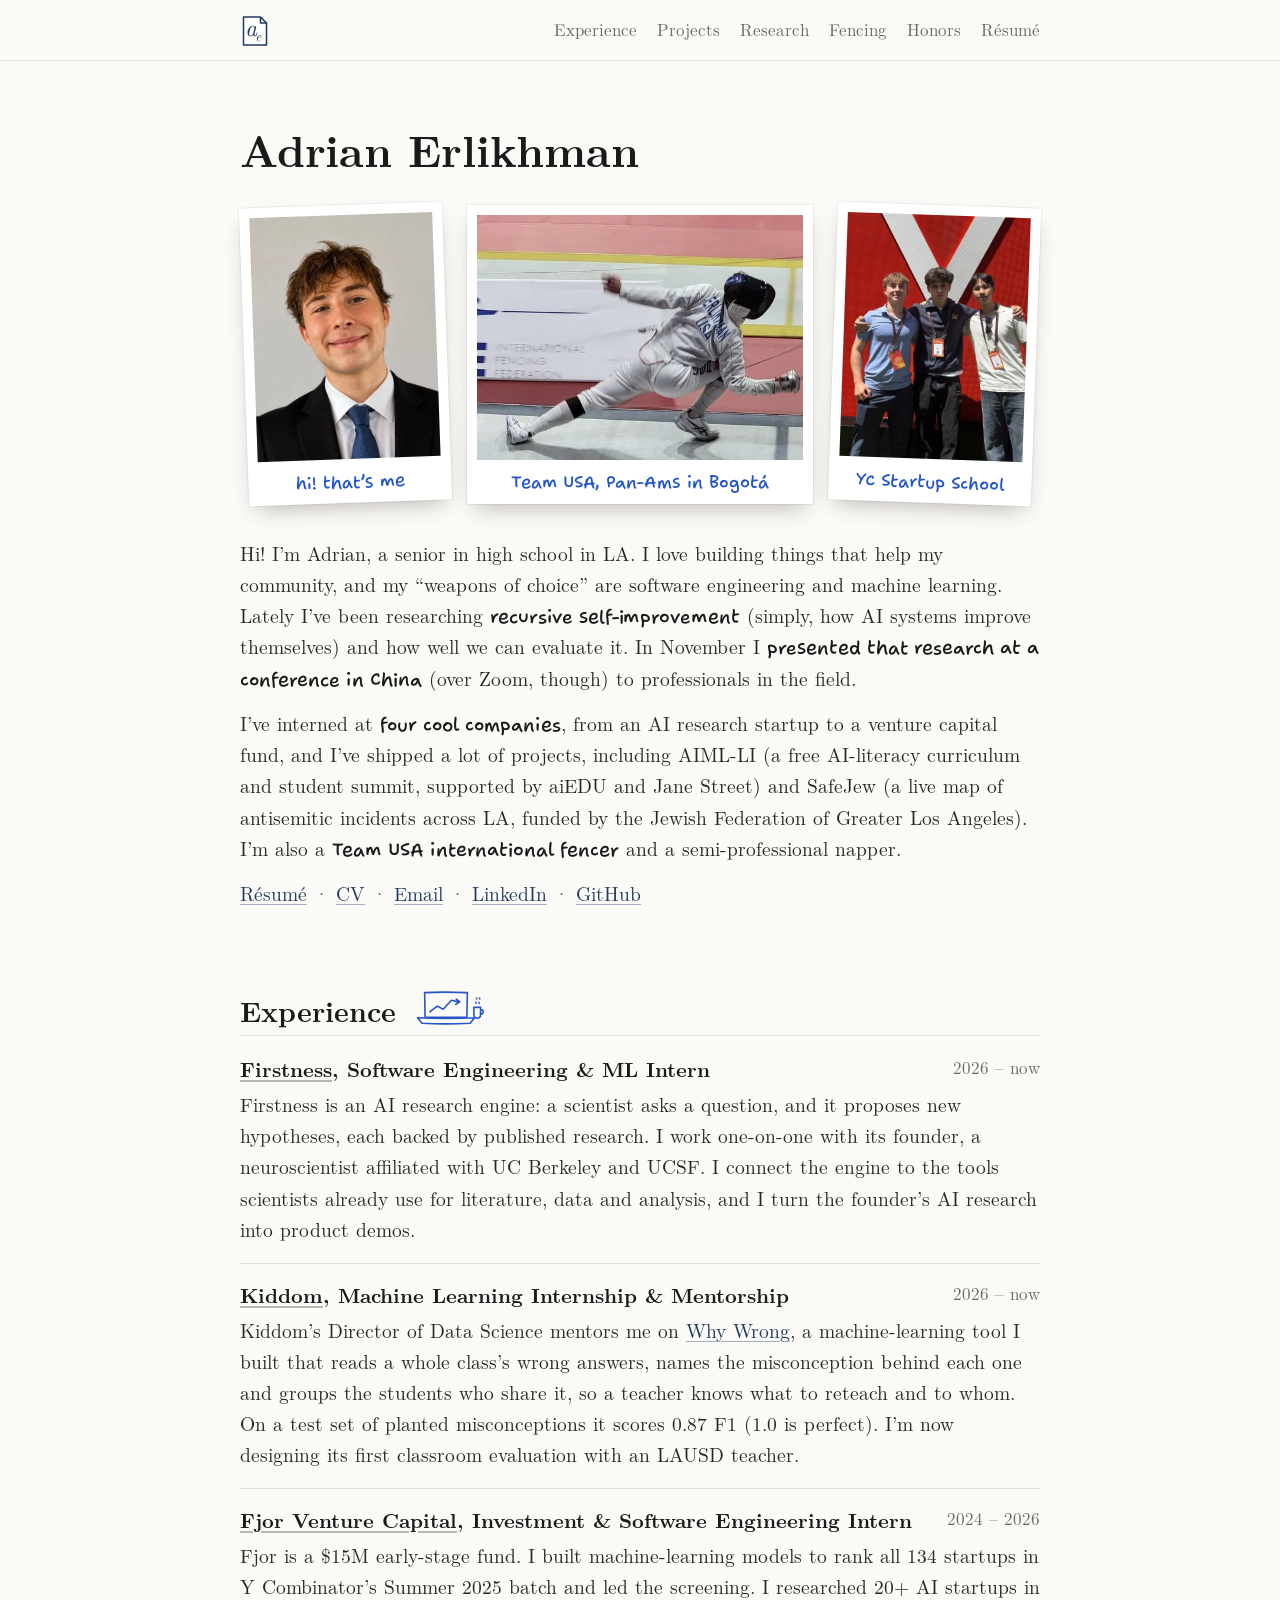
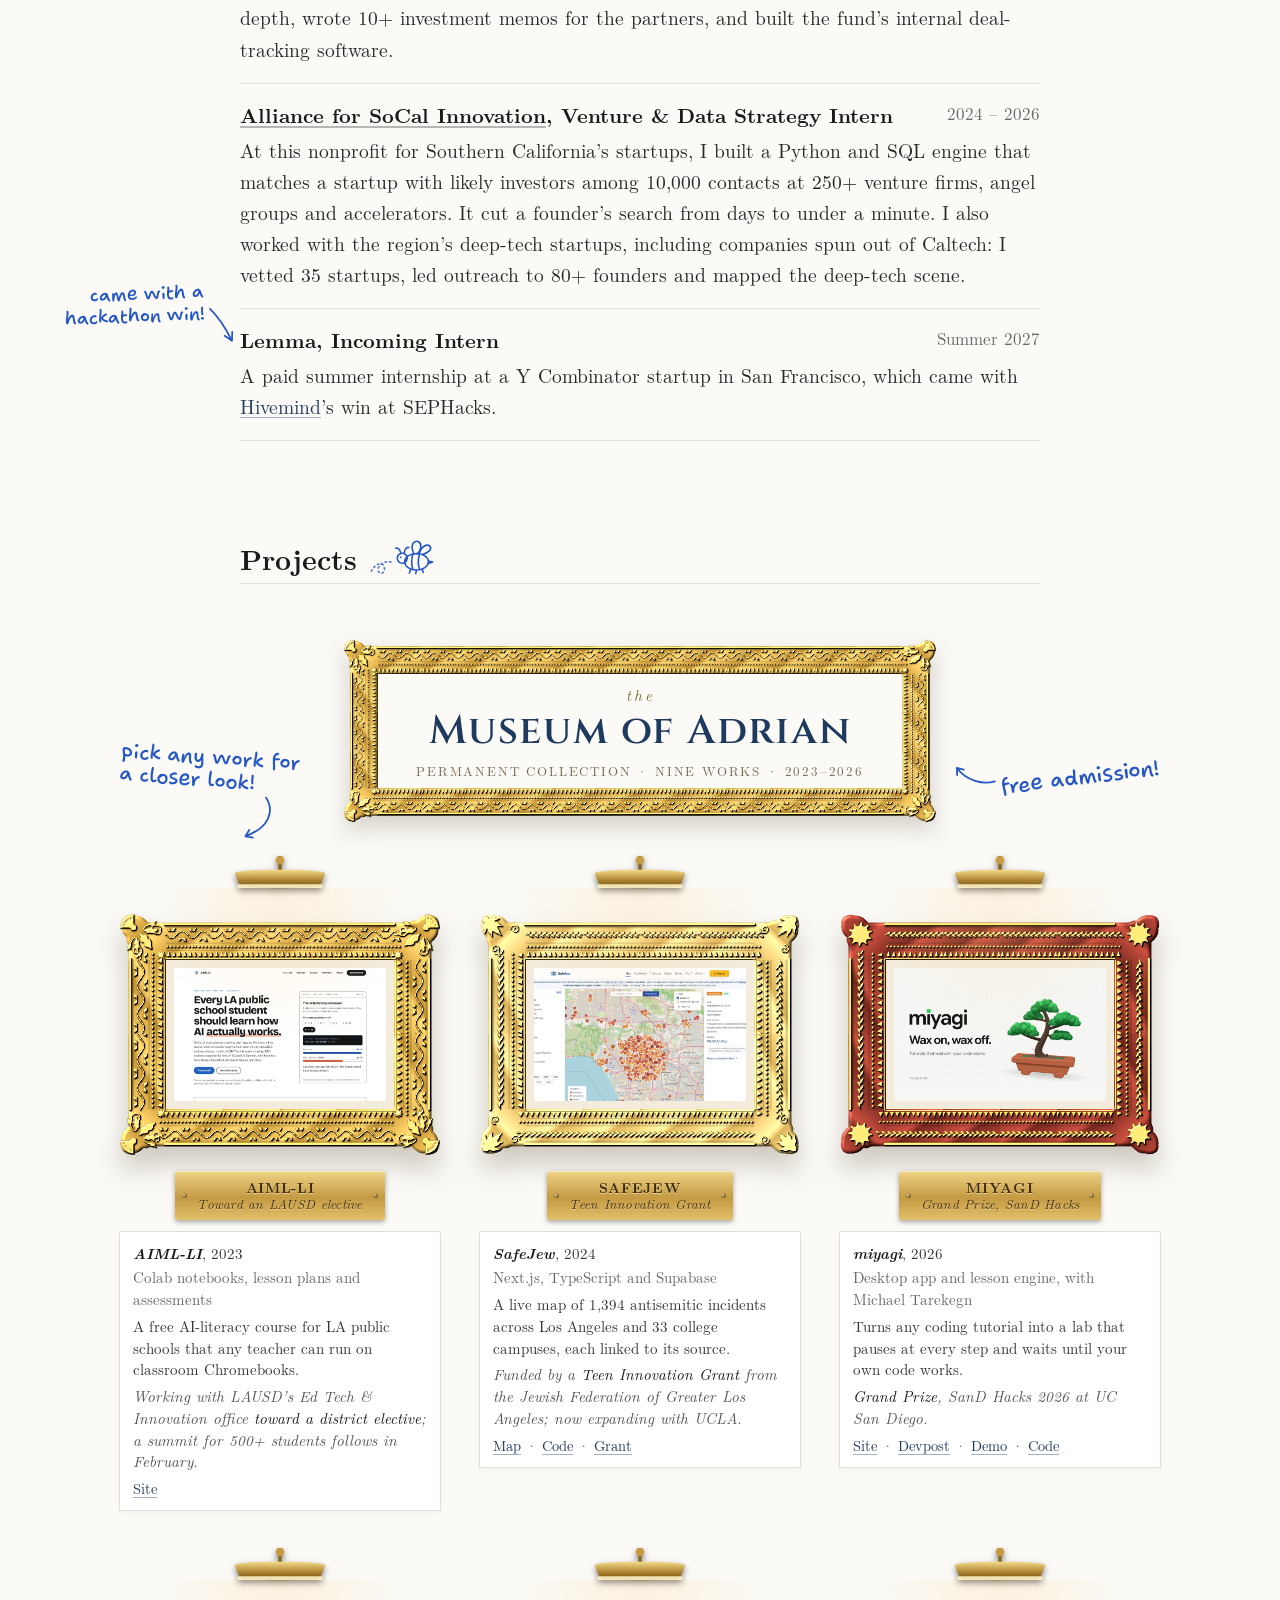
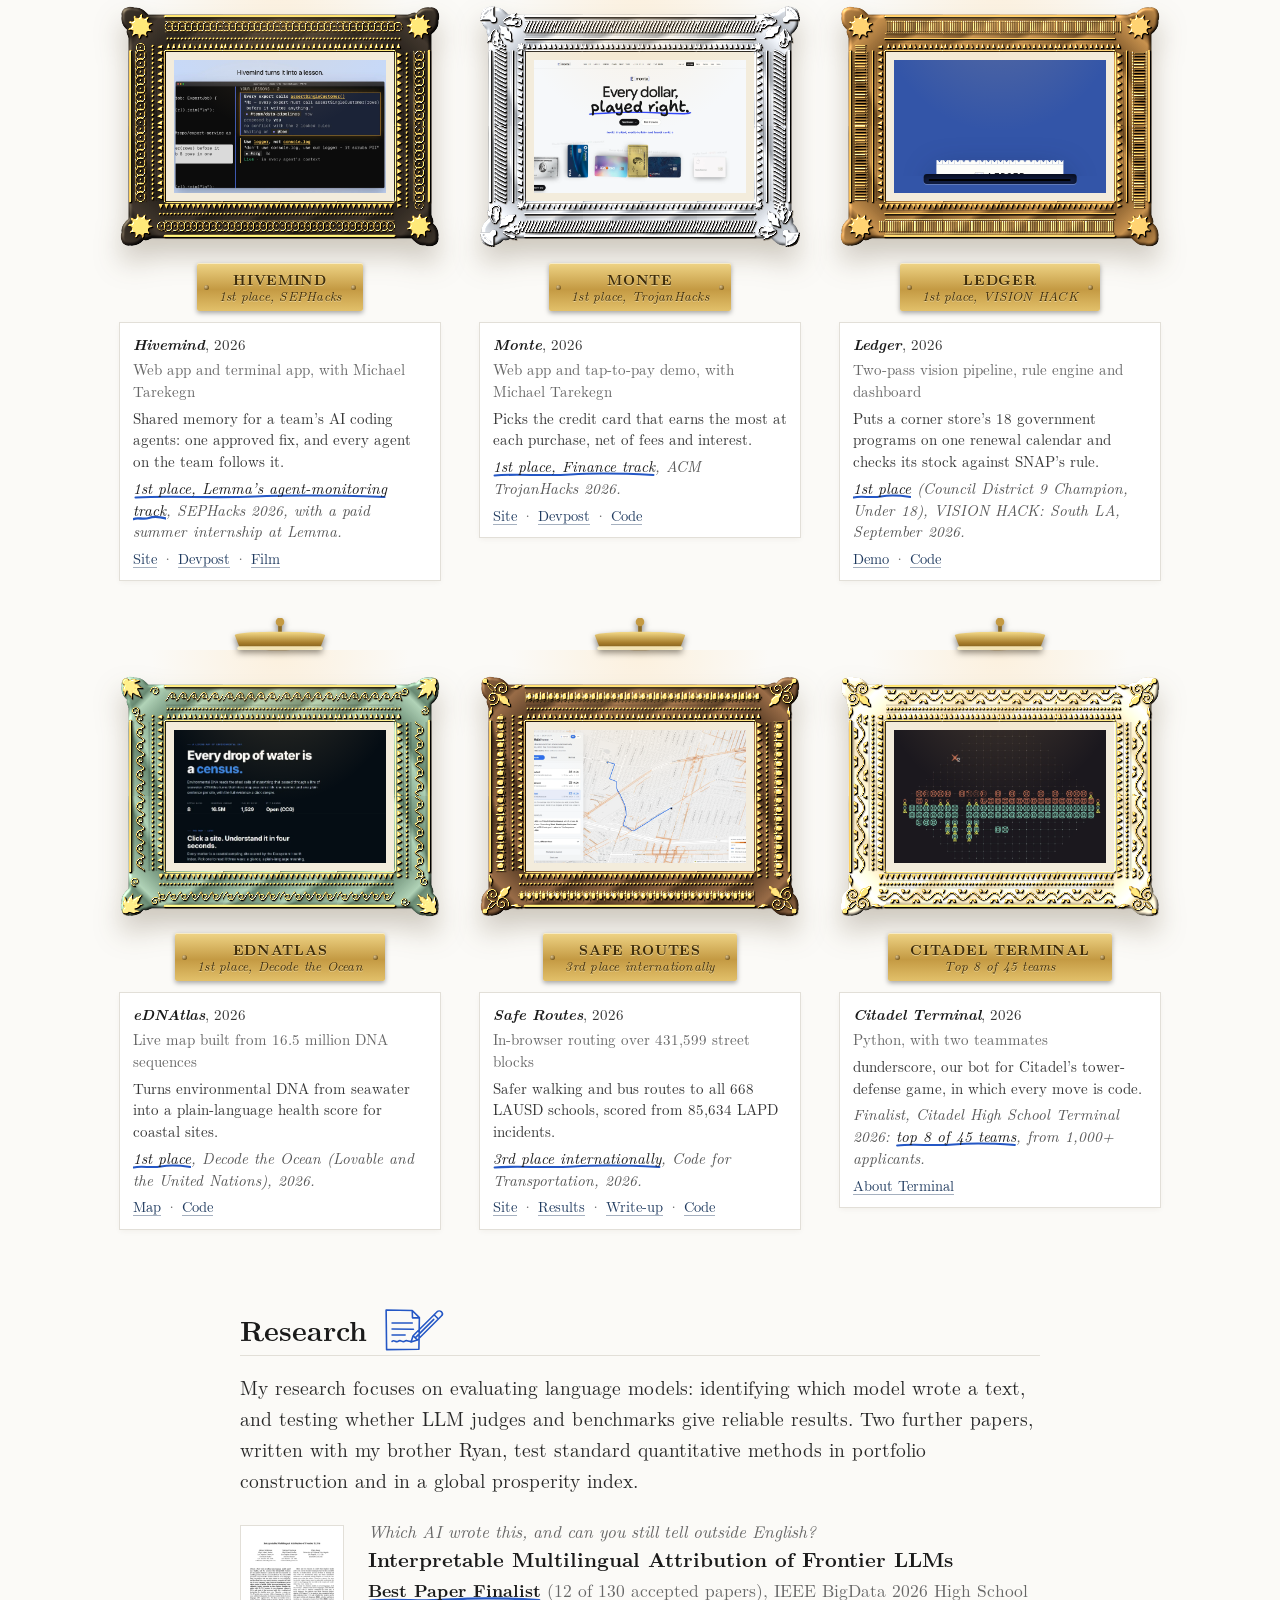
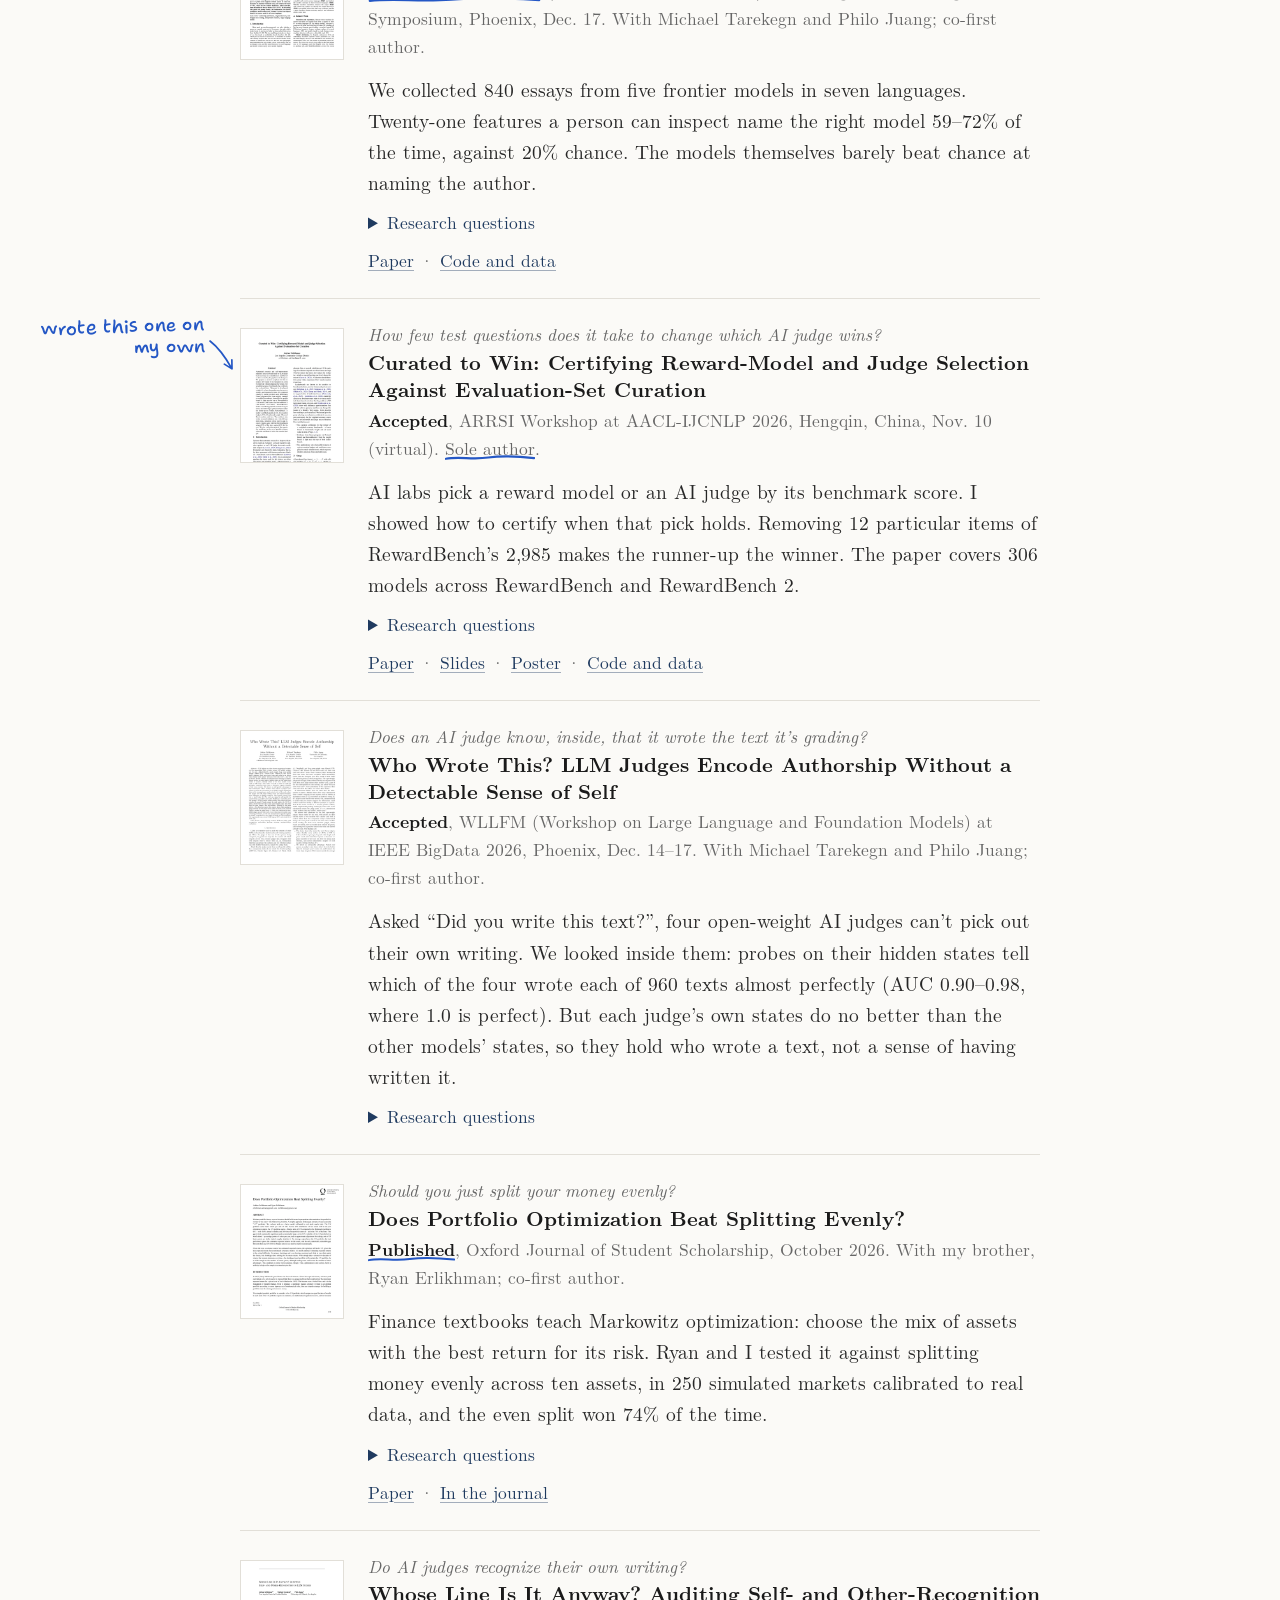
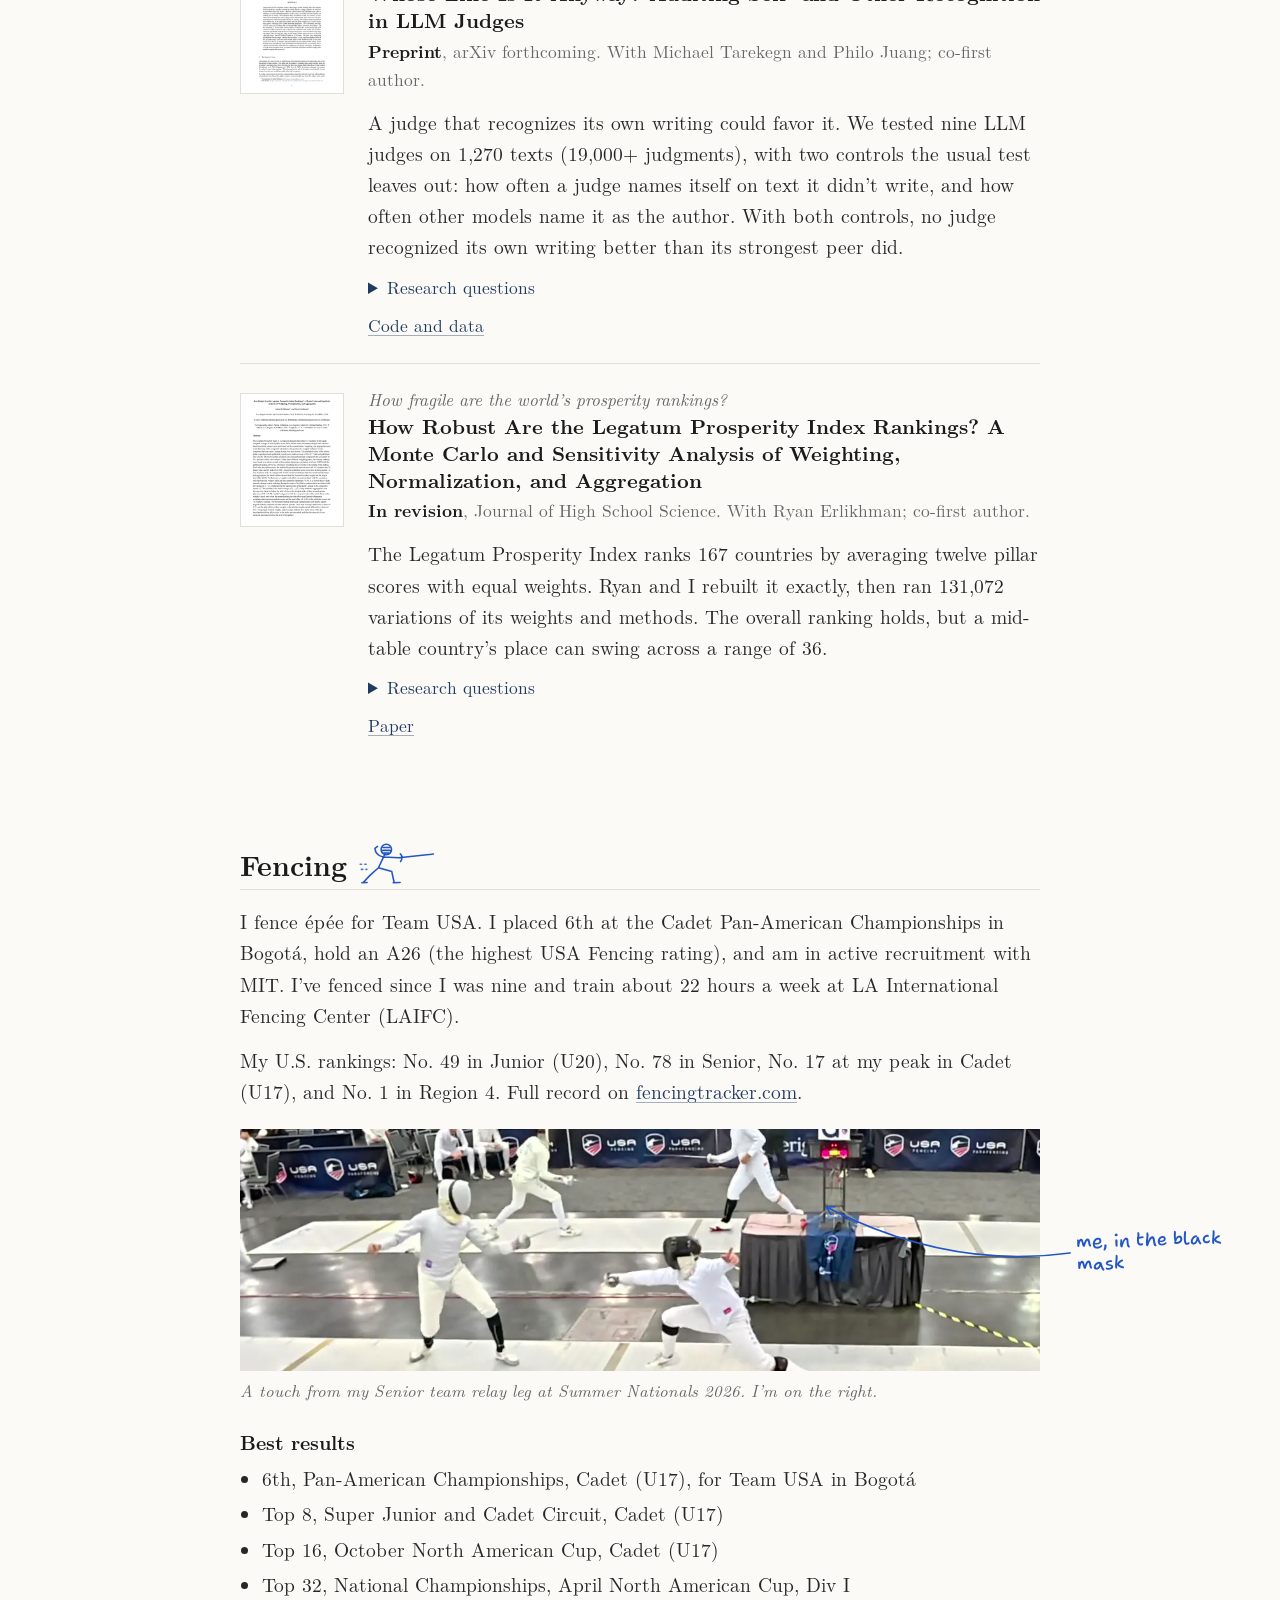
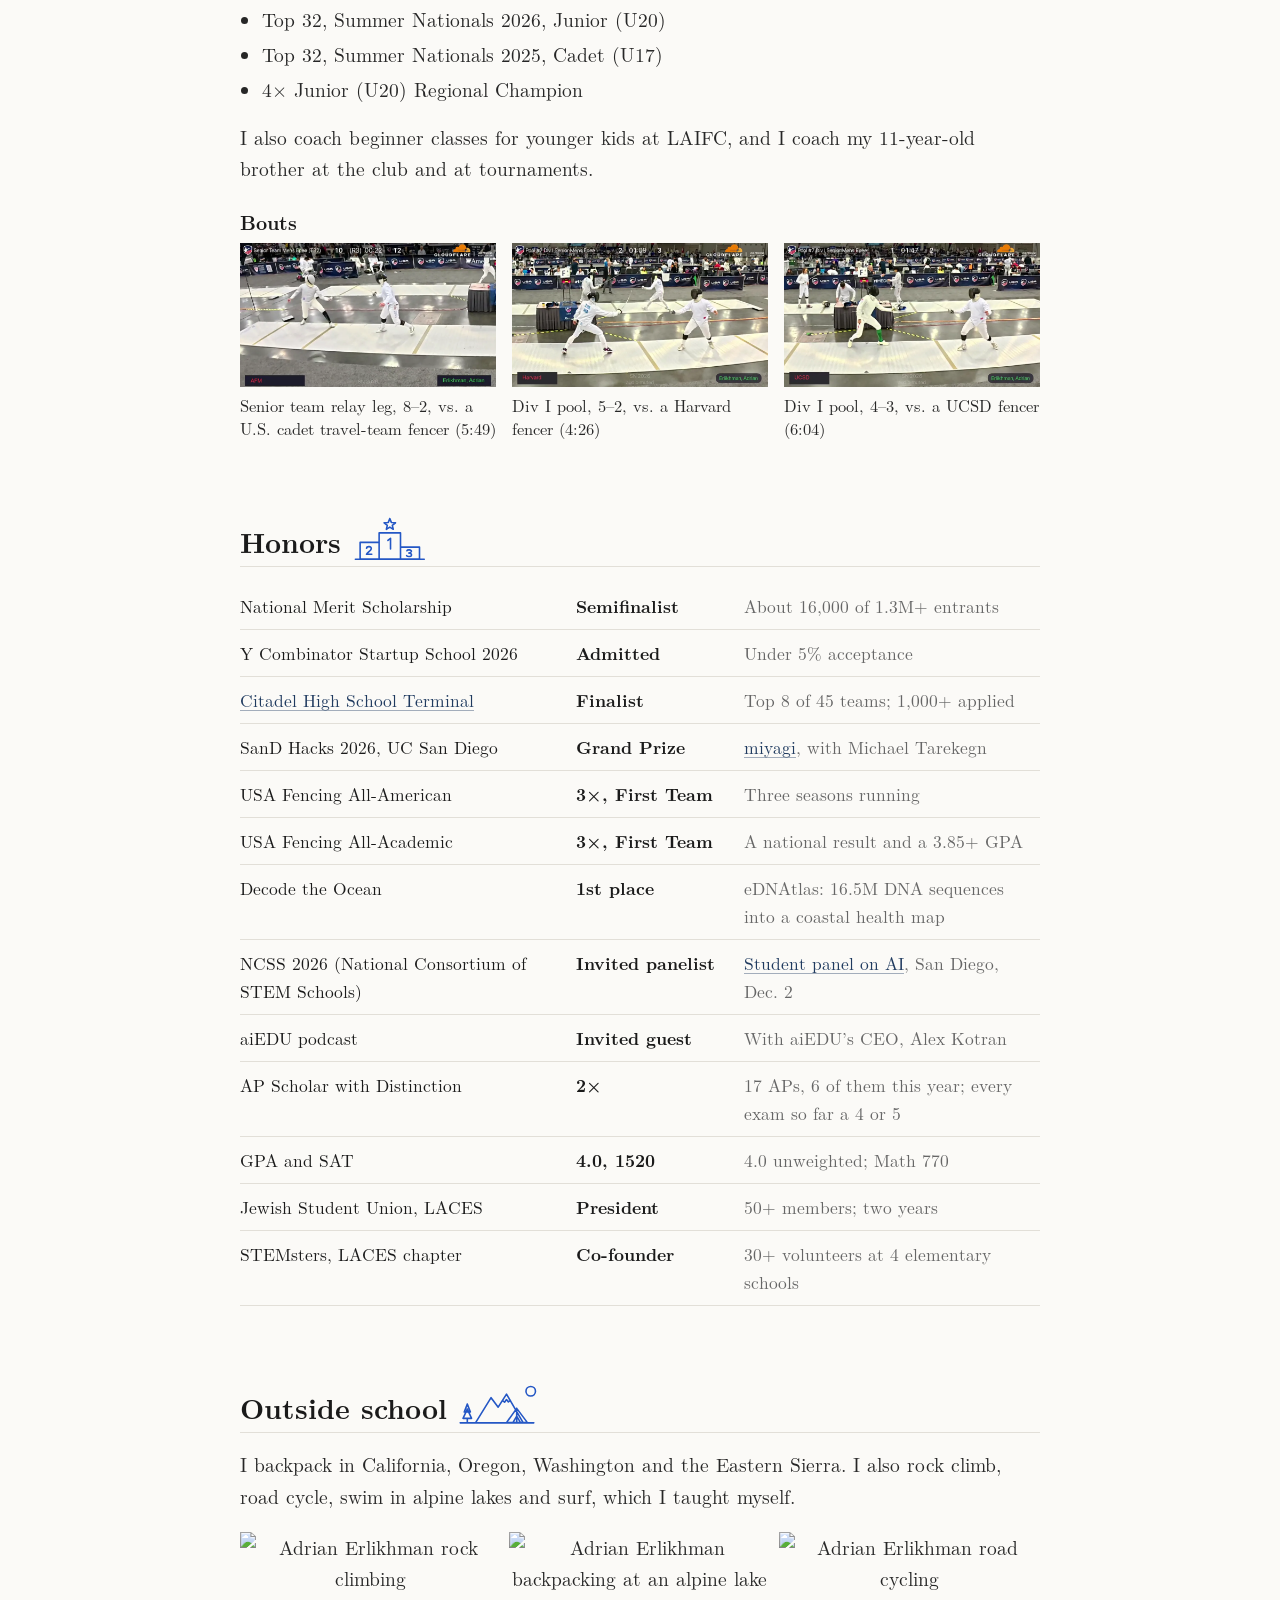
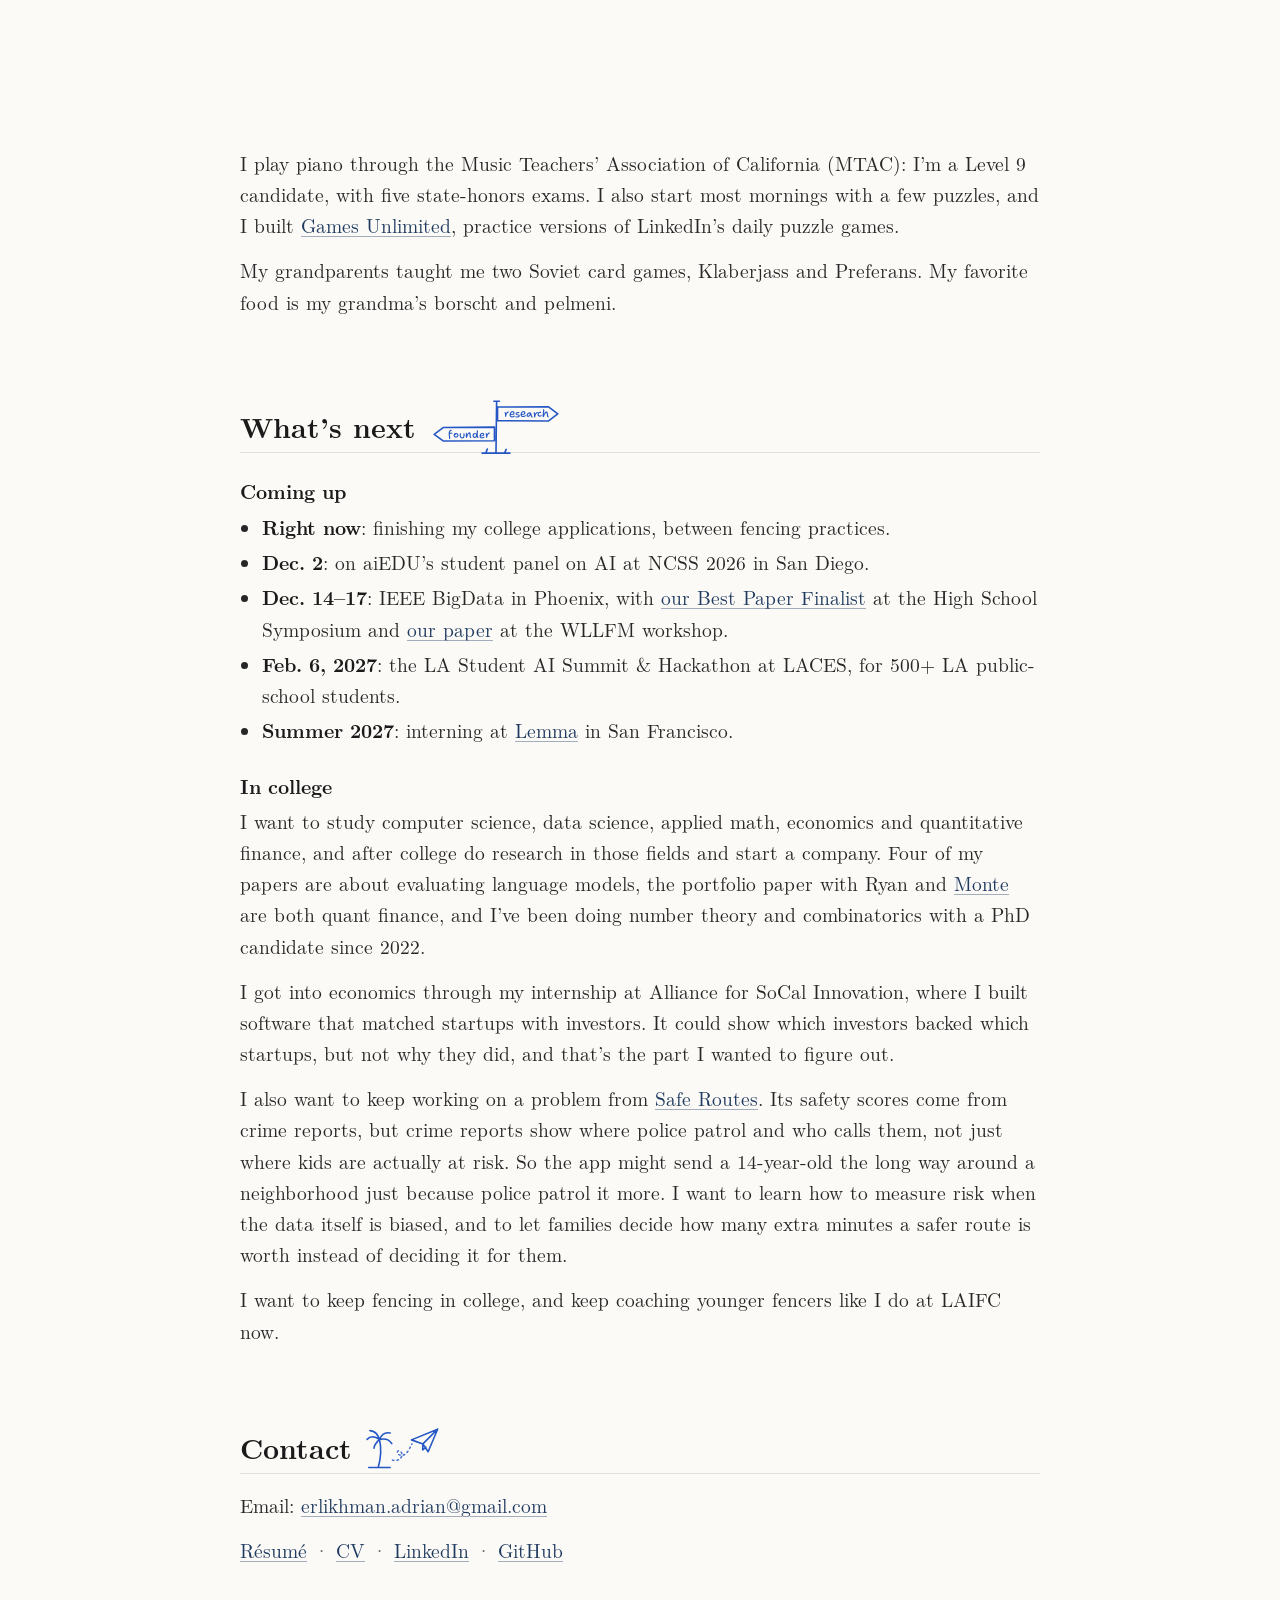
==== commit e22ceb9c: "miyagi: a step-by-step walkthrough in the closer look Opening the miyagi painting now plays a real l" ====
--- a/index.html
+++ b/index.html
@@ -46,7 +46,7 @@
 <meta name="twitter:image" content="https://adrianerlikhman.is-a.dev/og.png?v=15">
 <meta name="twitter:image:alt" content="A commit heatmap whose darkest cells spell ADRIAN, above the name Adrian Erlikhman and the line: ML/NLP research, software, Team USA épée. Los Angeles.">
 <link rel="preload" href="/fonts/lmroman10-regular.woff2" as="font" type="font/woff2" crossorigin>
-<link rel="stylesheet" href="/assets/notebook.css?v=2026-11-05-polaroid">
+<link rel="stylesheet" href="/assets/notebook.css?v=2026-11-15-walk">
 <script>document.documentElement.classList.add('js')</script>
 <script type="application/ld+json">
 {
@@ -307,7 +307,7 @@
      the photo viewer and the paper reader; styles in assets/notebook.css. -->
 <header class="nav"><div class="wrap">
   <a class="brand" href="#about" aria-label="Adrian Erlikhman, back to top"><img src="/img/logos/ae-mark.svg" alt="" width="30" height="30"></a>
-  <nav aria-label="Sections"><a href="#experience">Experience</a><a href="#work">Projects</a><a href="#papers">Research</a><a href="#fencing">Fencing</a><a href="#record">Honors</a><a href="resume.pdf?v=2026-11-15-sandhacks" target="_blank" data-cv-menu>Résumé</a></nav>
+  <nav aria-label="Sections"><a href="#experience">Experience</a><a href="#work">Projects</a><a href="#papers">Research</a><a href="#fencing">Fencing</a><a href="#record">Honors</a><a href="resume.pdf?v=2026-11-15-clean" target="_blank" data-cv-menu>Résumé</a></nav>
 </div></header>
 
 <main id="main" class="nb" tabindex="-1">
@@ -320,7 +320,7 @@
   </div>
   <p>Hi! I’m Adrian, a senior in high school in LA. I love building things that help my community, and my “weapons of choice” are software engineering and machine learning. Lately I’ve been researching <span class="hw">recursive self-improvement</span> (simply, how AI systems improve themselves) and how well we can evaluate it. In November I <span class="hw">presented that research at a conference in China</span> (over Zoom, though) to professionals in the field.</p>
   <p>I’ve interned at <span class="hw">four cool companies</span>, from an AI research startup to a venture capital fund, and I’ve shipped a lot of projects, including AIML-LI (a free AI-literacy curriculum and student summit, supported by aiEDU and Jane Street) and SafeJew (a live map of antisemitic incidents across LA, funded by the Jewish Federation of Greater Los Angeles). I’m also a <span class="hw">Team USA international fencer</span> and a semi-professional napper.</p>
-  <p class="links"><a href="resume.pdf?v=2026-11-15-sandhacks" target="_blank">Résumé</a> · <a href="cv.pdf?v=2026-11-15-sandhacks" target="_blank">CV</a> · <a href="mailto:erlikhman.adrian@gmail.com">Email</a> · <a href="https://www.linkedin.com/in/adrian-erlikhman-78a262414" target="_blank" rel="noopener">LinkedIn</a> · <a href="https://github.com/adrian-erlikhman" target="_blank" rel="noopener">GitHub</a></p>
+  <p class="links"><a href="resume.pdf?v=2026-11-15-clean" target="_blank">Résumé</a> · <a href="cv.pdf?v=2026-11-15-clean" target="_blank">CV</a> · <a href="mailto:erlikhman.adrian@gmail.com">Email</a> · <a href="https://www.linkedin.com/in/adrian-erlikhman-78a262414" target="_blank" rel="noopener">LinkedIn</a> · <a href="https://github.com/adrian-erlikhman" target="_blank" rel="noopener">GitHub</a></p>
 </section>
 
 <section class="wrap sec" id="experience" aria-labelledby="h-xp">
@@ -344,7 +344,7 @@
   <div class="mg">
     <figure class="mf" id="case-aimlli" style="--fr:url(/img/frames/f-aimlli.svg)"><div class="cf"><a class="im" href="https://aiml-initiative.org" target="_blank" rel="noopener"><img src="/img/cases/aimlli-home.webp" alt="AIML-LI" loading="lazy"></a></div><div class="plq" aria-hidden="true">AIML-LI<small>Toward an LAUSD elective</small></div><figcaption class="wl2"><b>AIML-LI</b>, 2023<i>Colab notebooks, lesson plans and assessments</i><span>A free AI-literacy course for LA public schools that any teacher can run on classroom Chromebooks.</span><span class="cr">Working with LAUSD’s Ed Tech &amp; Innovation office <span class="hl">toward a district elective</span>; a summit for 500+ students follows in February.</span><p class="lk"><a href="https://aiml-initiative.org" target="_blank" rel="noopener">Site</a></p></figcaption><div class="xd" hidden data-href="https://aiml-initiative.org"><p class="xl">A free AI-literacy course that any LA public-school teacher can run, in real Python, on the Chromebooks a class already has.</p><h4>How it works</h4><p>Colab notebooks that go from how models learn to neural networks, language and bias, with instructor guides, assessments and a capstone that students ship. It runs as twelve 30-minute sessions or as a 12-week, six-unit course, and it has been taught at LACES.</p><h4>My part</h4><p>I co-founded it with Michael Tarekegn and co-wrote the course. LAUSD’s educators told us the first version was too technical, so we rebuilt it with teachers. I’m also organizing the LA Student AI Summit for 500+ students on Feb. 6, 2027, with keynotes from Google DeepMind, Microsoft, Google and Snap.</p><p class="cr">Working with LAUSD’s Ed Tech &amp; Innovation office <span class="hl">toward a district elective</span>. aiEDU invited me to talk about it on a panel at NCSS 2026 and on its podcast.</p></div></figure>
     <figure class="mf" id="case-safejew" style="--fr:url(/img/frames/f-safejew.svg)"><div class="cf"><a class="im" href="https://safejew.org/map" target="_blank" rel="noopener"><img src="/img/cases/safejew-incident.webp" alt="SafeJew" loading="lazy"></a></div><div class="plq" aria-hidden="true">SafeJew<small>Teen Innovation Grant</small></div><figcaption class="wl2"><b>SafeJew</b>, 2024<i>Next.js, TypeScript and Supabase</i><span>A live map of 1,394 antisemitic incidents across Los Angeles and 33 college campuses, each linked to its source.</span><span class="cr">Funded by a <span class="hl">Teen Innovation Grant</span> from the Jewish Federation of Greater Los Angeles; now expanding with UCLA.</span><p class="lk"><a href="https://safejew.org/map" target="_blank" rel="noopener">Map</a> · <a href="https://github.com/RE17-IWD/safejew" target="_blank" rel="noopener">Code</a> · <a href="https://www.jewishla.org/tig-past-projects/" target="_blank" rel="noopener">Grant</a></p></figcaption><div class="xd" hidden data-href="https://safejew.org/map" data-note="click it to open the live map!"><p class="xl">A live map of 1,394 antisemitic incidents, 800 across Greater Los Angeles and 594 on 33 U.S. college campuses, each tied to its source.</p><h4>How it works</h4><p>I wrote a dependency-free LA gazetteer that finds the most specific place a news story names and turns it into a point on the map, so a daily GitHub Action adds new incidents with no one in the loop.</p><h4>My part</h4><p>I co-founded it, got incident data from the FBI, LAPD and ADL, wrote the gazetteer, and rebuilt the platform as V2 for a pitch to Hillel International.</p><p class="cr">Funded by a <span class="hl">Teen Innovation Grant</span> from the Jewish Federation of Greater Los Angeles and shared through its Community Security Initiative; now expanding with UCLA.</p></div></figure>
-    <figure class="mf" id="case-miyagi" style="--fr:url(/img/frames/f-miyagi.svg)"><div class="cf"><a class="im" href="https://miyagi.study" target="_blank" rel="noopener"><img src="/img/cases/miyagi-home.webp?v=2026-11-15" alt="miyagi" loading="lazy"></a></div><div class="plq" aria-hidden="true">miyagi<small>Grand Prize, SanD Hacks</small></div><figcaption class="wl2"><b>miyagi</b>, 2026<i>Desktop app and lesson engine, with Michael Tarekegn</i><span>Turns any coding tutorial into a lab that pauses at every step and waits until your own code works.</span><span class="cr"><span class="hl">Grand Prize</span>, SanD Hacks 2026 at UC San Diego.</span><p class="lk"><a href="https://miyagi.study" target="_blank" rel="noopener">Site</a> · <a href="https://devpost.com/software/miyagi-x5cw4g" target="_blank" rel="noopener">Devpost</a> · <a href="https://youtu.be/TXrGOwRW3OM" target="_blank" rel="noopener">Demo</a> · <a href="https://github.com/michae6345-crypto/miyagi" target="_blank" rel="noopener">Code</a></p></figcaption><div class="xd" hidden data-href="https://miyagi.study" data-img="/img/cases/miyagi-box.webp?v=2026-11-15" data-ar="16/10" data-alt="miyagi in a lesson: a white box around the lines of code to write next, and the tutorial paused until the step’s checks pass"><p class="xl">Tell it what you want to learn, like “build a neural network,” and it finds a YouTube tutorial or writes the lesson, sets up a project in your own VS Code and walks you through it one step at a time. It won’t move on until your code works.</p><h4>How it works</h4><p>Gemini watches the video and splits it into steps, Bright Data finds tutorials and flags the ones people say no longer work, and Claude writes lessons and coaches. Each step is checked against your actual code and your screen, which on-device text recognition reads; a box marks the exact line to type, and a hint comes before the fix. Tiger Data stores every check and training run.</p><h4>My part</h4><p>I designed and built the app you see: the overlay under the MacBook’s notch, with its launcher, lesson drawer, spotlight and cards, plus the brand and miyagi.study. Michael built the engine that writes the lessons and grades each step, and the VS Code companion. At judging I opened and closed the pitch, and Michael ran the demo.</p><p class="cr"><span class="hl">Grand Prize</span>, SanD Hacks 2026 at UC San Diego, November 2026.</p><p class="lk"><a href="https://miyagi.study" target="_blank" rel="noopener">Site</a> · <a href="https://devpost.com/software/miyagi-x5cw4g" target="_blank" rel="noopener">Devpost</a> · <a href="https://youtu.be/TXrGOwRW3OM" target="_blank" rel="noopener">Demo video</a> · <a href="https://github.com/michae6345-crypto/miyagi" target="_blank" rel="noopener">Code</a></p></div></figure>
+    <figure class="mf" id="case-miyagi" style="--fr:url(/img/frames/f-miyagi.svg)"><div class="cf"><a class="im" href="https://miyagi.study" target="_blank" rel="noopener"><img src="/img/cases/miyagi-home.webp?v=2026-11-15" alt="miyagi" loading="lazy"></a></div><div class="plq" aria-hidden="true">miyagi<small>Grand Prize, SanD Hacks</small></div><figcaption class="wl2"><b>miyagi</b>, 2026<i>Desktop app and lesson engine, with Michael Tarekegn</i><span>Turns any coding tutorial into a lab that pauses at every step and waits until your own code works.</span><span class="cr"><span class="hl">Grand Prize</span>, SanD Hacks 2026 at UC San Diego.</span><p class="lk"><a href="https://miyagi.study" target="_blank" rel="noopener">Site</a> · <a href="https://devpost.com/software/miyagi-x5cw4g" target="_blank" rel="noopener">Devpost</a> · <a href="https://youtu.be/TXrGOwRW3OM" target="_blank" rel="noopener">Demo</a> · <a href="https://github.com/michae6345-crypto/miyagi" target="_blank" rel="noopener">Code</a></p></figcaption><div class="xd" hidden data-href="https://miyagi.study" data-note="watch a lesson, step by step!"><p class="xl">Tell it what you want to learn, like “build a neural network,” and it finds a YouTube tutorial or writes the lesson, sets up a project in your own VS Code and walks you through it one step at a time. It won’t move on until your code works.</p><h4>How it works</h4><p>Gemini watches the video and splits it into steps, Bright Data finds tutorials and flags the ones people say no longer work, and Claude writes lessons and coaches. Each step is checked against your actual code and your screen, which on-device text recognition reads; a box marks the exact line to type, and a hint comes before the fix. Tiger Data stores every check and training run.</p><h4>My part</h4><p>I designed and built the app you see: the overlay under the MacBook’s notch, with its launcher, lesson drawer, spotlight and cards, plus the brand and miyagi.study. Michael built the engine that writes the lessons and grades each step, and the VS Code companion. At judging I opened and closed the pitch, and Michael ran the demo.</p><p class="cr"><span class="hl">Grand Prize</span>, SanD Hacks 2026 at UC San Diego, November 2026.</p><p class="lk"><a href="https://miyagi.study" target="_blank" rel="noopener">Site</a> · <a href="https://devpost.com/software/miyagi-x5cw4g" target="_blank" rel="noopener">Devpost</a> · <a href="https://youtu.be/TXrGOwRW3OM" target="_blank" rel="noopener">Demo video</a> · <a href="https://github.com/michae6345-crypto/miyagi" target="_blank" rel="noopener">Code</a></p></div><template class="walk"><div class="wt" role="group" aria-label="miyagi, a lesson step by step"><div class="wt-top"><button type="button" class="wt-seg" aria-label="Step 1 of 6: Ask for anything."><i></i></button><button type="button" class="wt-seg" aria-label="Step 2 of 6: It builds the lesson."><i></i></button><button type="button" class="wt-seg" aria-label="Step 3 of 6: It shows you where to type."><i></i></button><button type="button" class="wt-seg" aria-label="Step 4 of 6: Not yet? It says why."><i></i></button><button type="button" class="wt-seg" aria-label="Step 5 of 6: A hint, not the answer."><i></i></button><button type="button" class="wt-seg" aria-label="Step 6 of 6: Watch it learn."><i></i></button><button type="button" class="wt-pp" aria-label="Pause"><svg viewBox="0 0 12 12" aria-hidden="true"><path class="pa" d="M3 2h2v8H3zM7 2h2v8H7z"/><path class="pl" d="M3 1.5l7 4.5-7 4.5z"/></svg></button></div><div class="wt-st"><figure class="on"><img src="/img/cases/miyagi-walk/1-ask.webp" alt="miyagi’s launcher over VS Code, with “build a neural network” typed in" width="1200" height="800" decoding="async"><figcaption><span>Step 1 of 6</span><b>Ask for anything.</b> Press ⌥Space and type what you want to learn, then pick a YouTube tutorial or “Just teach me.”</figcaption></figure><figure><img src="/img/cases/miyagi-walk/2-lesson.webp" alt="The lesson drawer: a neural net from scratch, step 1 of 6, with the plan and the code to type" width="1200" height="800" decoding="async"><figcaption><span>Step 2 of 6</span><b>It builds the lesson.</b> Steps, checks and a project in VS Code, made for what you asked.</figcaption></figure><figure><img src="/img/cases/miyagi-walk/3-type.webp" alt="A white box around line 5 of nn.py, labeled “Type it here”" width="1200" height="800" decoding="async"><figcaption><span>Step 3 of 6</span><b>It shows you where to type.</b> A box marks the exact line, and the step’s checks turn green as you type.</figcaption></figure><figure><img src="/img/cases/miyagi-walk/4-not-yet.webp" alt="A “Not yet” card: the loss is stuck at 0.49, with Explain, Show me and Hint buttons" width="1200" height="800" decoding="async"><figcaption><span>Step 4 of 6</span><b>Not yet? It says why.</b> The loss is stuck at 0.49, so the step stays open, and a card explains why.</figcaption></figure><figure><img src="/img/cases/miyagi-walk/5-hint.webp" alt="A hint card asking what a neuron computes when its weights are 0, with the weight lines boxed" width="1200" height="800" decoding="async"><figcaption><span>Step 5 of 6</span><b>A hint, not the answer.</b> The first hint is a question, and it boxes the lines to look at. You fix them yourself.</figcaption></figure><figure><img src="/img/cases/miyagi-walk/6-learns.webp" alt="The loss chart falling from 0.82 to 0.0009, the network drawing and the plan with steps checked off" width="1200" height="800" decoding="async"><figcaption><span>Step 6 of 6</span><b>Watch it learn.</b> Run it again: the loss falls from 0.82 to 0.0009 as the network trains, and the step turns green.</figcaption></figure></div></div></template></figure>
     <figure class="mf" id="case-hivemind" style="--fr:url(/img/frames/f-hivemind.svg)"><div class="cf"><a class="im" href="https://hivemind-q17i.onrender.com/" target="_blank" rel="noopener"><img src="/img/cases/hivemind-ad.webp" alt="Hivemind" loading="lazy" style="object-position:center bottom"></a></div><div class="plq" aria-hidden="true">Hivemind<small>1st place, SEPHacks</small></div><figcaption class="wl2"><b>Hivemind</b>, 2026<i>Web app and terminal app, with Michael Tarekegn</i><span>Shared memory for a team’s AI coding agents: one approved fix, and every agent on the team follows it.</span><span class="cr"><span class="hl">1st place, Lemma’s agent-monitoring track</span>, SEPHacks 2026, with a paid summer internship at Lemma.</span><p class="lk"><a href="https://hivemind-q17i.onrender.com/" target="_blank" rel="noopener">Site</a> · <a href="https://devpost.com/software/hivemind-v7rwgx" target="_blank" rel="noopener">Devpost</a> · <a href="https://youtu.be/wmBzH3som4A" target="_blank" rel="noopener">Film</a></p></figcaption><div class="xd" hidden data-href="https://hivemind-q17i.onrender.com/" data-video="/video/hivemind-ad.mp4?v=2026-10-17" data-t="29" data-poster="/img/cases/hivemind-ad.webp?v=2026-10-17"><p class="xl">Shared memory for a team’s AI coding agents. When an engineer corrects one agent and a team lead approves the fix, every agent on the team follows it, in Claude Code, Cursor, Codex and three other tools.</p><h4>How it works</h4><p>Hooks hand each agent the team’s approved rules for the file it’s about to edit, and <i>hivemind watch</i> flags a broken rule as it happens. In our eval, agents passed 36 of 36 runs with Hivemind, 14 of 36 without it and 15 of 36 with a placebo memory. Next.js, Supabase, Claude Haiku and MCP.</p><h4>My part</h4><p>I designed and built the website, the web app and the terminal app, and made the launch film, overnight; Michael built the engine, the hooks and the eval.</p><p class="cr"><span class="hl">1st place, Lemma’s agent-monitoring track</span>, SEPHacks 2026 at USC, with a paid summer internship at Lemma.</p><p class="lk"><a href="https://hivemind-q17i.onrender.com/" target="_blank" rel="noopener">Site</a> · <a href="https://hivemind-q17i.onrender.com/app" target="_blank" rel="noopener">Try the app</a> · <a href="https://devpost.com/software/hivemind-v7rwgx" target="_blank" rel="noopener">Devpost</a> · <a href="/video/hivemind-ad.mp4?v=2026-10-17" data-video>Film</a></p></div></figure>
     <figure class="mf" id="case-monte" style="--fr:url(/img/frames/f-monte.svg)"><div class="cf"><a class="im" href="https://ace-eta-beryl.vercel.app/" target="_blank" rel="noopener"><img src="/img/cases/monte-home.webp" alt="Monte" loading="lazy"></a></div><div class="plq" aria-hidden="true">Monte<small>1st place, TrojanHacks</small></div><figcaption class="wl2"><b>Monte</b>, 2026<i>Web app and tap-to-pay demo, with Michael Tarekegn</i><span>Picks the credit card that earns the most at each purchase, net of fees and interest.</span><span class="cr"><span class="hl">1st place, Finance track</span>, ACM TrojanHacks 2026.</span><p class="lk"><a href="https://ace-eta-beryl.vercel.app/" target="_blank" rel="noopener">Site</a> · <a href="https://devpost.com/software/monte-calygj" target="_blank" rel="noopener">Devpost</a> · <a href="https://github.com/michae6345-crypto/monte" target="_blank" rel="noopener">Code</a></p></figcaption><div class="xd" hidden data-href="https://ace-eta-beryl.vercel.app/" data-video="/video/monte-film.mp4?v=2026-10-18" data-poster="/img/cases/monte-film.webp?v=2026-10-18"><p class="xl">Pays with the card that earns the most at each store, never one carrying a balance, and shows what each card really costs once fees and interest come out.</p><h4>How it works</h4><p>At the register it reads the store’s merchant category and checks this month’s caps against the published terms of 29 cards; a Monte Carlo simulation weighs a year of rewards against fees and interest. Next.js, TypeScript and Plaid, with 36 tests.</p><h4>My part</h4><p>I built the interface, the tap-to-pay demo and the brand, and made the launch film; Michael built the backend, the Monte Carlo engine and the tests. It won the day after Hivemind did.</p><p class="cr"><span class="hl">1st place, Finance track</span>, ACM TrojanHacks 2026 at USC.</p><p class="lk"><a href="https://ace-eta-beryl.vercel.app/" target="_blank" rel="noopener">Site</a> · <a href="https://ace-eta-beryl.vercel.app/#tap-demo" target="_blank" rel="noopener">Tap-to-pay demo</a> · <a href="https://devpost.com/software/monte-calygj" target="_blank" rel="noopener">Devpost</a> · <a href="https://github.com/michae6345-crypto/monte" target="_blank" rel="noopener">Code</a> · <a href="/video/monte-film.mp4?v=2026-10-18" data-video>Film</a></p></div></figure>
     <figure class="mf" id="case-ledger" style="--fr:url(/img/frames/f-ledger.svg)"><div class="cf"><a class="im" href="https://visionhack-nu.vercel.app/" target="_blank" rel="noopener"><div class="lgr" role="img" aria-label="A receipt from Ledger's SNAP stocking check on a test order: dairy and protein short, so the store does not meet the rule"><div class="feed"><div class="rcp" aria-hidden="true"><div class="hd"><img src="/img/logos/ledger.svg" alt="">LEDGER</div><div class="c">SNAP STOCKING CHECK</div><div class="c">CORNER STOP MARKET</div><div class="ds"></div><div class="row"><span>DAIRY</span><span class="n">4/7</span><span class="w55 no">SHORT</span></div><div class="row"><span>GRAINS</span><span class="n">7/7</span><span class="w55 ok">OK</span></div><div class="row"><span>PROTEIN</span><span class="n">4/7</span><span class="w55 no">SHORT</span></div><div class="row"><span>PRODUCE</span><span class="n">7/7</span><span class="w55 ok">OK</span></div><div class="dd"></div><div class="big no">NOT MET</div></div></div><div class="slot"></div></div></a></div><div class="plq" aria-hidden="true">Ledger<small>1st place, VISION HACK</small></div><figcaption class="wl2"><b>Ledger</b>, 2026<i>Two-pass vision pipeline, rule engine and dashboard</i><span>Puts a corner store’s 18 government programs on one renewal calendar and checks its stock against SNAP’s rule.</span><span class="cr"><span class="hl">1st place</span> (Council District 9 Champion, Under 18), VISION HACK: South LA, September 2026.</span><p class="lk"><a href="https://visionhack-nu.vercel.app/" target="_blank" rel="noopener">Demo</a> · <a href="https://github.com/michae6345-crypto/visionhack" target="_blank" rel="noopener">Code</a></p></figcaption><div class="xd" hidden data-href="https://visionhack-nu.vercel.app/" data-note="click it to try the live demo!" data-ar="16/10"><p class="xl">Keeps a South LA corner store compliant: the 18 programs it answers to, across three levels of government, on one renewal calendar, worst first, in English and Spanish.</p><h4>How it works</h4><p>A two-pass vision pipeline reads a photo of a wholesale order, and a rule engine scores it against SNAP’s stocking rule. On 24 hand-labeled test records the rule engine matched every verdict, with no false passes; this receipt is test record 18. We built it in twelve hours.</p><h4>My part</h4><p>I led the build across the vision pipeline, rule engine and frontend, and wrote the two-pass vision pipeline, the dashboard and renewal calendar, and the static fallback.</p></div></figure>
@@ -498,7 +498,7 @@
 <section class="wrap sec" id="contact" aria-labelledby="h-contact">
   <h2 id="h-contact">Contact<svg class="doo" viewBox="0 0 64 40" aria-hidden="true"><path class="tr" d="M24 31 C30 33 34 27 31 24 C28 21 26 27 32 27 C36 27 38.4 21 40.4 17.4"/><path class="mn" pathLength="1" d="M12 37 C14 30 15 22 13 13.6 M13 13.6 C9 10.6 5 11 2.6 13.6 M13 13.6 C11.6 9 8.6 6.4 5 6.2 M13 13.6 C15 9 18.6 7.4 22 8.2 M13 13.6 C17.6 12.6 21.6 14 23.4 17.2 M13 13.6 C11 15.6 8.6 18 8.4 21 M4 37.2 L22 37.2 M40 14 L62 5 L54 24 L49.6 17.4 Z M49.6 17.4 L62 5 M49.6 17.4 L49.4 22.4 L52.2 20.2"/></svg></h2>
   <p>Email: <a href="mailto:erlikhman.adrian@gmail.com">erlikhman.adrian@gmail.com</a></p>
-  <p class="links"><a href="resume.pdf?v=2026-11-15-sandhacks" target="_blank">Résumé</a> · <a href="cv.pdf?v=2026-11-15-sandhacks" target="_blank">CV</a> · <a href="https://www.linkedin.com/in/adrian-erlikhman-78a262414" target="_blank" rel="noopener">LinkedIn</a> · <a href="https://github.com/adrian-erlikhman" target="_blank" rel="noopener">GitHub</a></p>
+  <p class="links"><a href="resume.pdf?v=2026-11-15-clean" target="_blank">Résumé</a> · <a href="cv.pdf?v=2026-11-15-clean" target="_blank">CV</a> · <a href="https://www.linkedin.com/in/adrian-erlikhman-78a262414" target="_blank" rel="noopener">LinkedIn</a> · <a href="https://github.com/adrian-erlikhman" target="_blank" rel="noopener">GitHub</a></p>
 </section>
 </main>
 
@@ -506,15 +506,15 @@
      Bump ?v= on all five résumé hrefs (three triggers, two options) whenever a PDF changes. -->
 <div id="cvMenu" class="cvmenu" role="menu" aria-label="Choose the résumé or the CV" hidden>
   <div class="cvm-h">Résumé or CV</div>
-  <a class="cvm-opt" role="menuitem" data-cv="short" href="resume.pdf?v=2026-11-15-sandhacks" target="_blank" rel="noopener">
+  <a class="cvm-opt" role="menuitem" data-cv="short" href="resume.pdf?v=2026-11-15-clean" target="_blank" rel="noopener">
     <span class="cvm-k">Résumé</span><span class="cvm-p">2 pages</span>
   </a>
-  <a class="cvm-opt" role="menuitem" data-cv="long" href="cv.pdf?v=2026-11-15-sandhacks" target="_blank" rel="noopener">
+  <a class="cvm-opt" role="menuitem" data-cv="long" href="cv.pdf?v=2026-11-15-clean" target="_blank" rel="noopener">
     <span class="cvm-k">CV</span><span class="cvm-p">4 pages, with publications</span>
   </a>
   <a class="cvm-src" role="menuitem" href="https://github.com/adrian-erlikhman/adrianerlikhman.is-a.dev/tree/main/resume" target="_blank" rel="noopener">LaTeX source</a>
 </div>
 
-<script src="/assets/site.js?v=2026-11-05-polaroid"></script>
+<script src="/assets/site.js?v=2026-11-15-walk"></script>
 </body>
 </html>
--- a/assets/notebook.css
+++ b/assets/notebook.css
@@ -388,9 +388,37 @@
 .mx-nv button{pointer-events:auto;font:17px/1.2 'LM Roman',serif;color:var(--acc);background:none;border:0;padding:8px 10px;cursor:pointer}
 .mx-nv button:hover{text-decoration:underline}
 .mx-nv span{font-style:italic;font-size:14.5px;color:var(--dim)}
+/* miyagi's walkthrough in the closer look (15 Nov 2026; site.js MUSEUM walk()): a small player in the frame. Bars that fill as
+   each step plays, a pause button and the live link on top; the app's own frames (3:2) crossfading; the step and its line under
+   them. The figures share one grid cell, so the caption band is as tall as the longest and nothing jumps. */
+.mx-w.wk{width:min(calc(100vw - 576px),calc((100vh - 490px)*1.5 + 128px),980px);min-width:560px;align-self:start;position:sticky;top:92px} /* the placard is long: the player stays in view while you read it */
+.wt{display:block;background:#141318;color:#d9d5cc}
+.wt-top{display:flex;align-items:center;gap:5px;padding:7px 12px 6px}
+.wt-seg{flex:1;position:relative;height:18px;padding:0;border:0;background:none;cursor:pointer}
+.wt-seg::before,.wt-seg i{content:"";position:absolute;left:0;top:7px;height:3px;border-radius:2px}
+.wt-seg::before{right:0;background:rgba(255,255,255,.2)}
+.wt-seg i{width:0;background:#f4f1ea}
+.wt-seg:hover::before{background:rgba(255,255,255,.34)}
+.wt-seg.done i{width:100%}
+.wt-seg.now i{animation:wt-fill var(--d,5s) linear forwards;animation-play-state:paused}
+.wt.run:not(.paused) .wt-seg.now i{animation-play-state:running}
+@keyframes wt-fill{from{width:0}to{width:100%}}
+.wt-pp{flex:none;width:28px;height:24px;margin-left:5px;padding:0;border:0;border-radius:4px;background:none;color:#f4f1ea;cursor:pointer}
+.wt-pp:hover{background:rgba(255,255,255,.1)}
+.wt-pp svg{display:block;width:12px;height:12px;margin:auto;fill:currentColor}
+.wt-pp .pl,.wt.paused .wt-pp .pa{display:none}.wt.paused .wt-pp .pl{display:inline}
+.wt-v{flex:none;margin-left:6px;font-size:15px;color:#c9d6f2;text-decoration:underline;text-underline-offset:2px}
+.wt-v:hover{color:#fff}
+.wt-st{display:grid;cursor:pointer}
+.wt-st>figure{grid-area:1/1;margin:0;opacity:0;visibility:hidden;transition:opacity .45s,visibility 0s .45s}
+.wt-st>figure.on{opacity:1;visibility:visible;transition:opacity .45s}
+.wt-st img{display:block;width:100%;height:auto;aspect-ratio:3/2}
+.wt-st figcaption{padding:11px 16px 14px;font-size:16.5px;line-height:1.42}
+.wt-st figcaption span{display:block;margin-bottom:1px;font-size:14px;font-style:italic;color:#9c978d}
+.wt-st figcaption b{color:#fff}
 @media(max-width:1099px){
   .mx-in{grid-template-columns:minmax(0,1fr);justify-items:center;align-content:start;gap:84px;padding:96px 22px 96px}
-  .mx-w{width:min(100%,760px)}
+  .mx-w,.mx-w.wk{width:min(100%,760px);min-width:0;position:relative;top:auto}
   .mx-p{width:min(100%,640px);transform:translateY(18px)}
 }
 @media(max-width:600px){
@@ -398,8 +426,9 @@
   .mx-f{border-width:30px;padding:5px}
   .mx-w::before{top:-50px;width:104px;height:40px}
   .mx-n{left:3%;font-size:18px}.mx-n svg{height:80px;width:46px}
+  .wt-top{padding:5px 8px 4px}.wt-st figcaption{padding:9px 11px 11px;font-size:15px}.wt-v{font-size:14px}
   .mx-p{padding:18px 18px 16px;font-size:15.5px}.mx-p h3{font-size:22px}
   .mx-hd{font-size:14px;top:20px;left:16px}
   .mx-nv{background:linear-gradient(rgba(244,241,234,0),rgba(244,241,234,.95) 40%);padding:18px 8px 10px}
 }
-@media(prefers-reduced-motion:reduce){.mx-bg,.mx-hd,.mx-in,.mx-w::before,.mx-w::after,.mx-n,.mx-n path,.mx-p,.mx-nv{transition:none}.mx-p{transform:none}}
+@media(prefers-reduced-motion:reduce){.mx-bg,.mx-hd,.mx-in,.mx-w::before,.mx-w::after,.mx-n,.mx-n path,.mx-p,.mx-nv,.wt-st>figure,.wt-st>figure.on{transition:none}.mx-p{transform:none}}
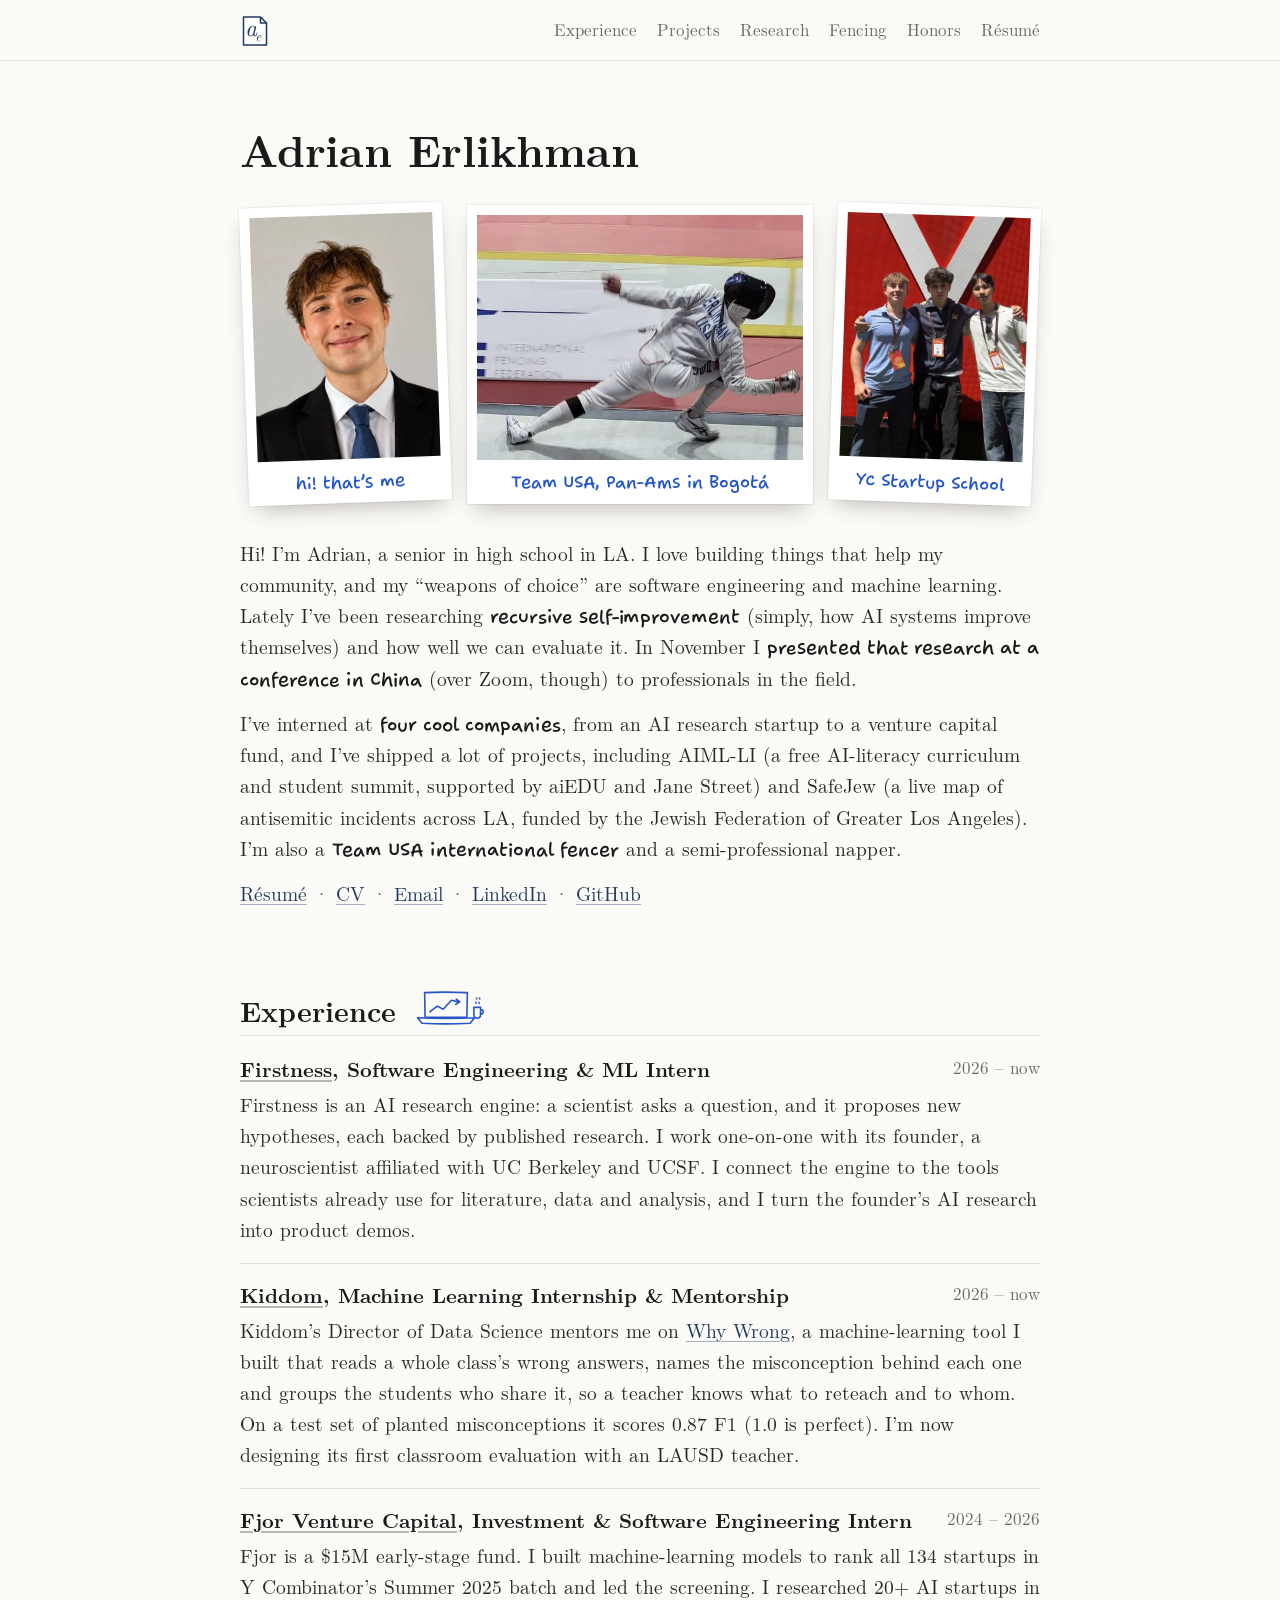
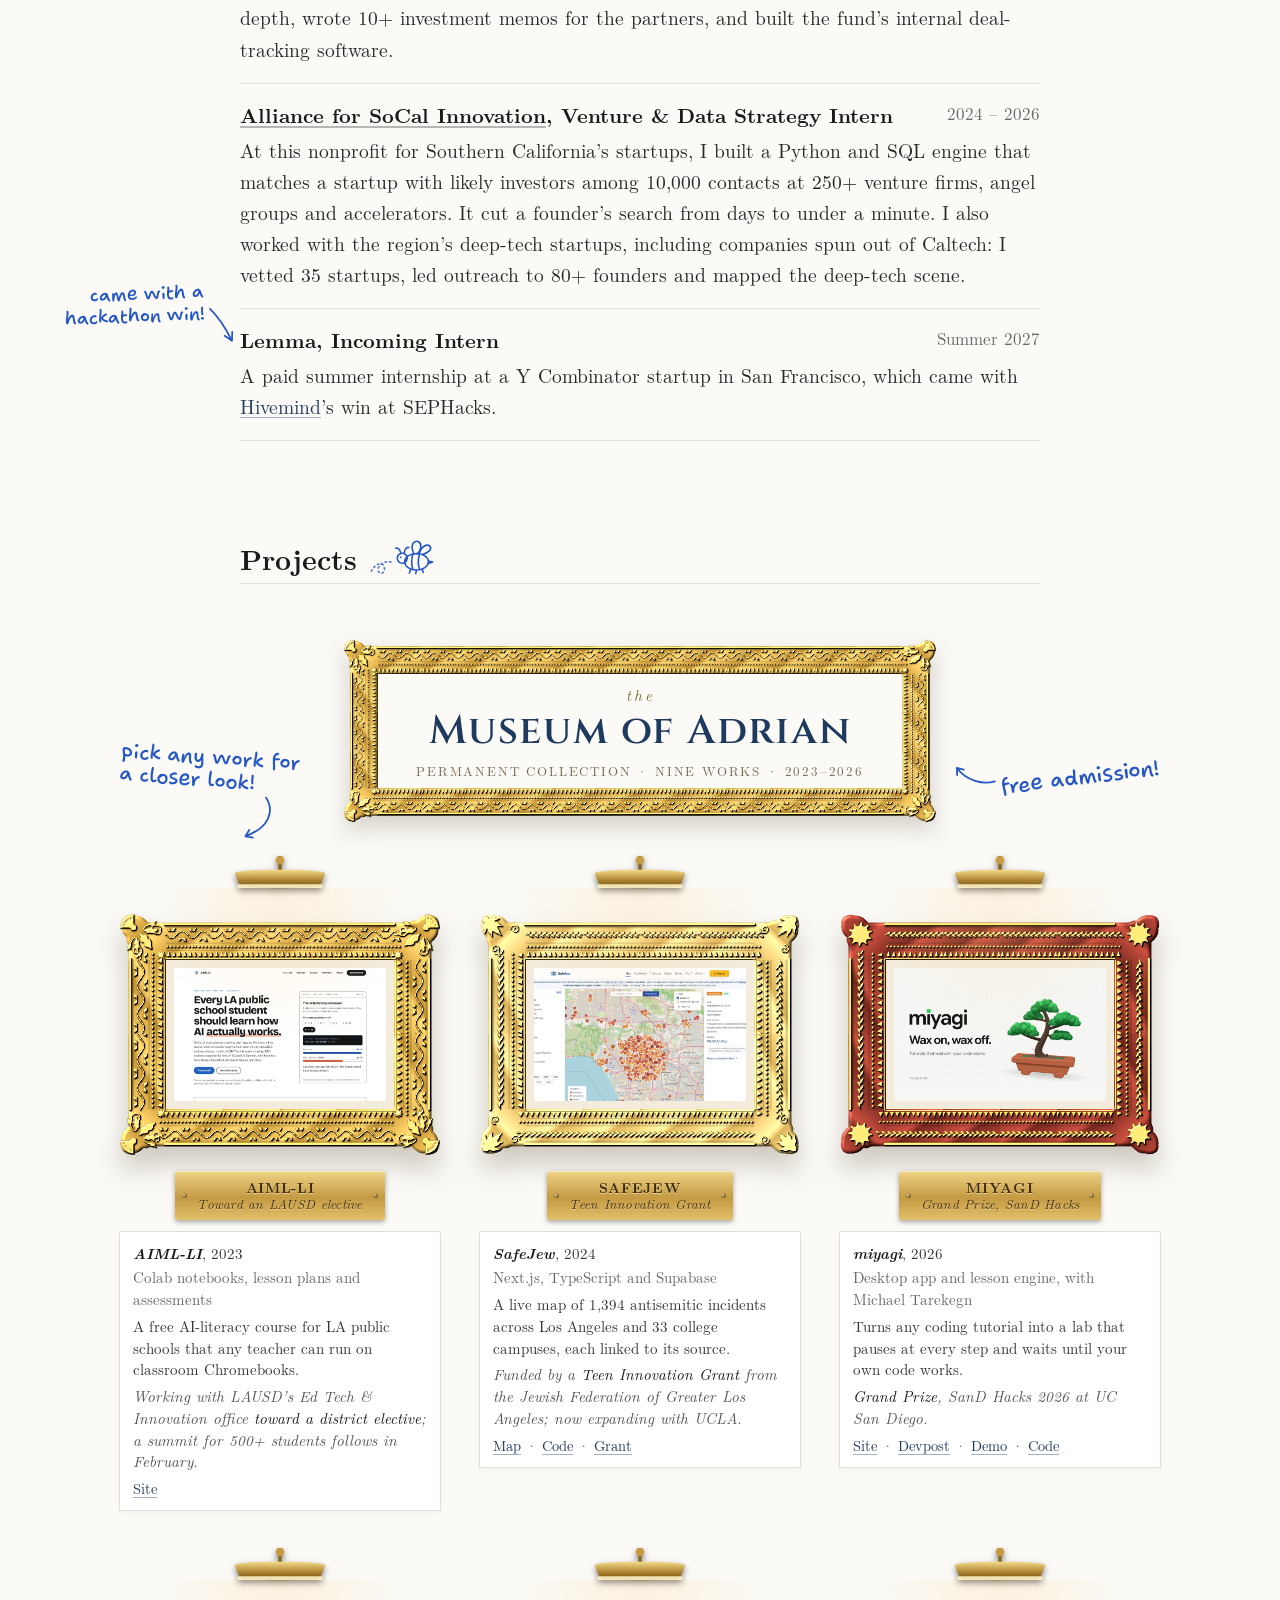
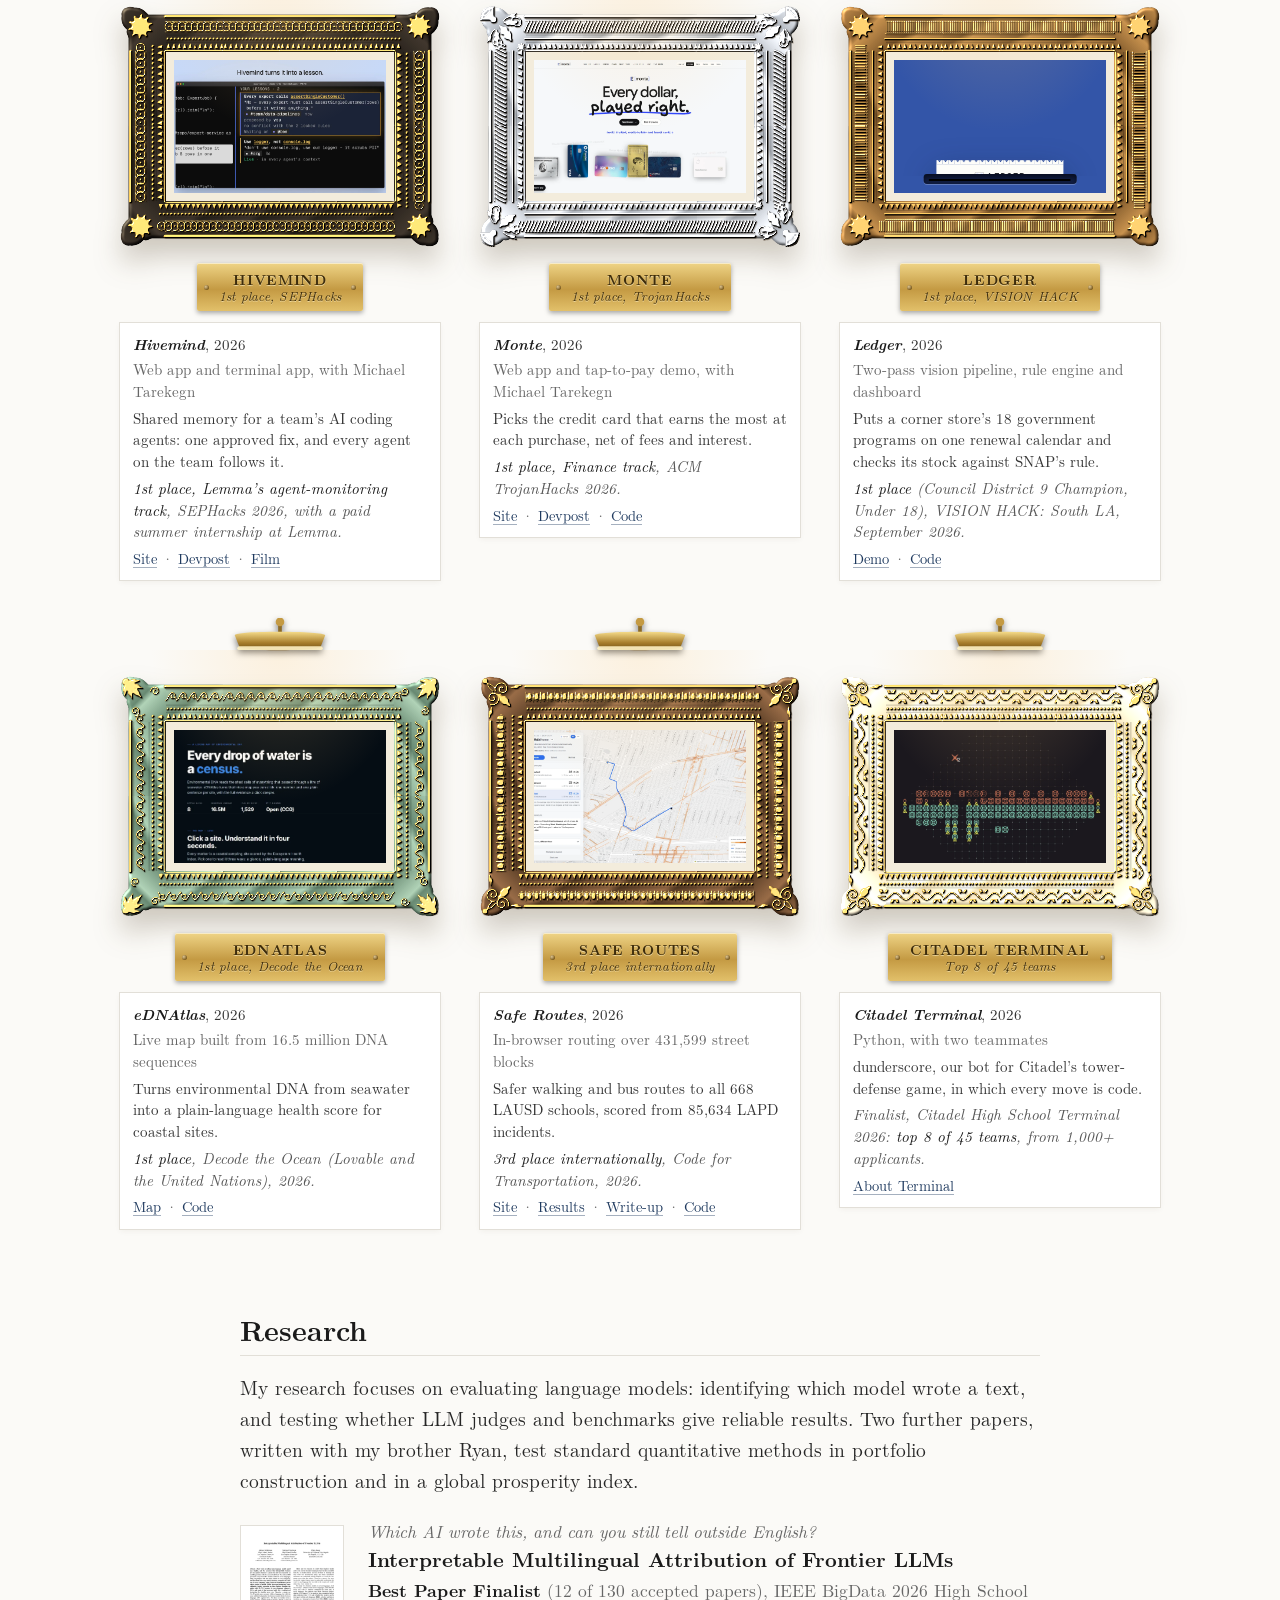
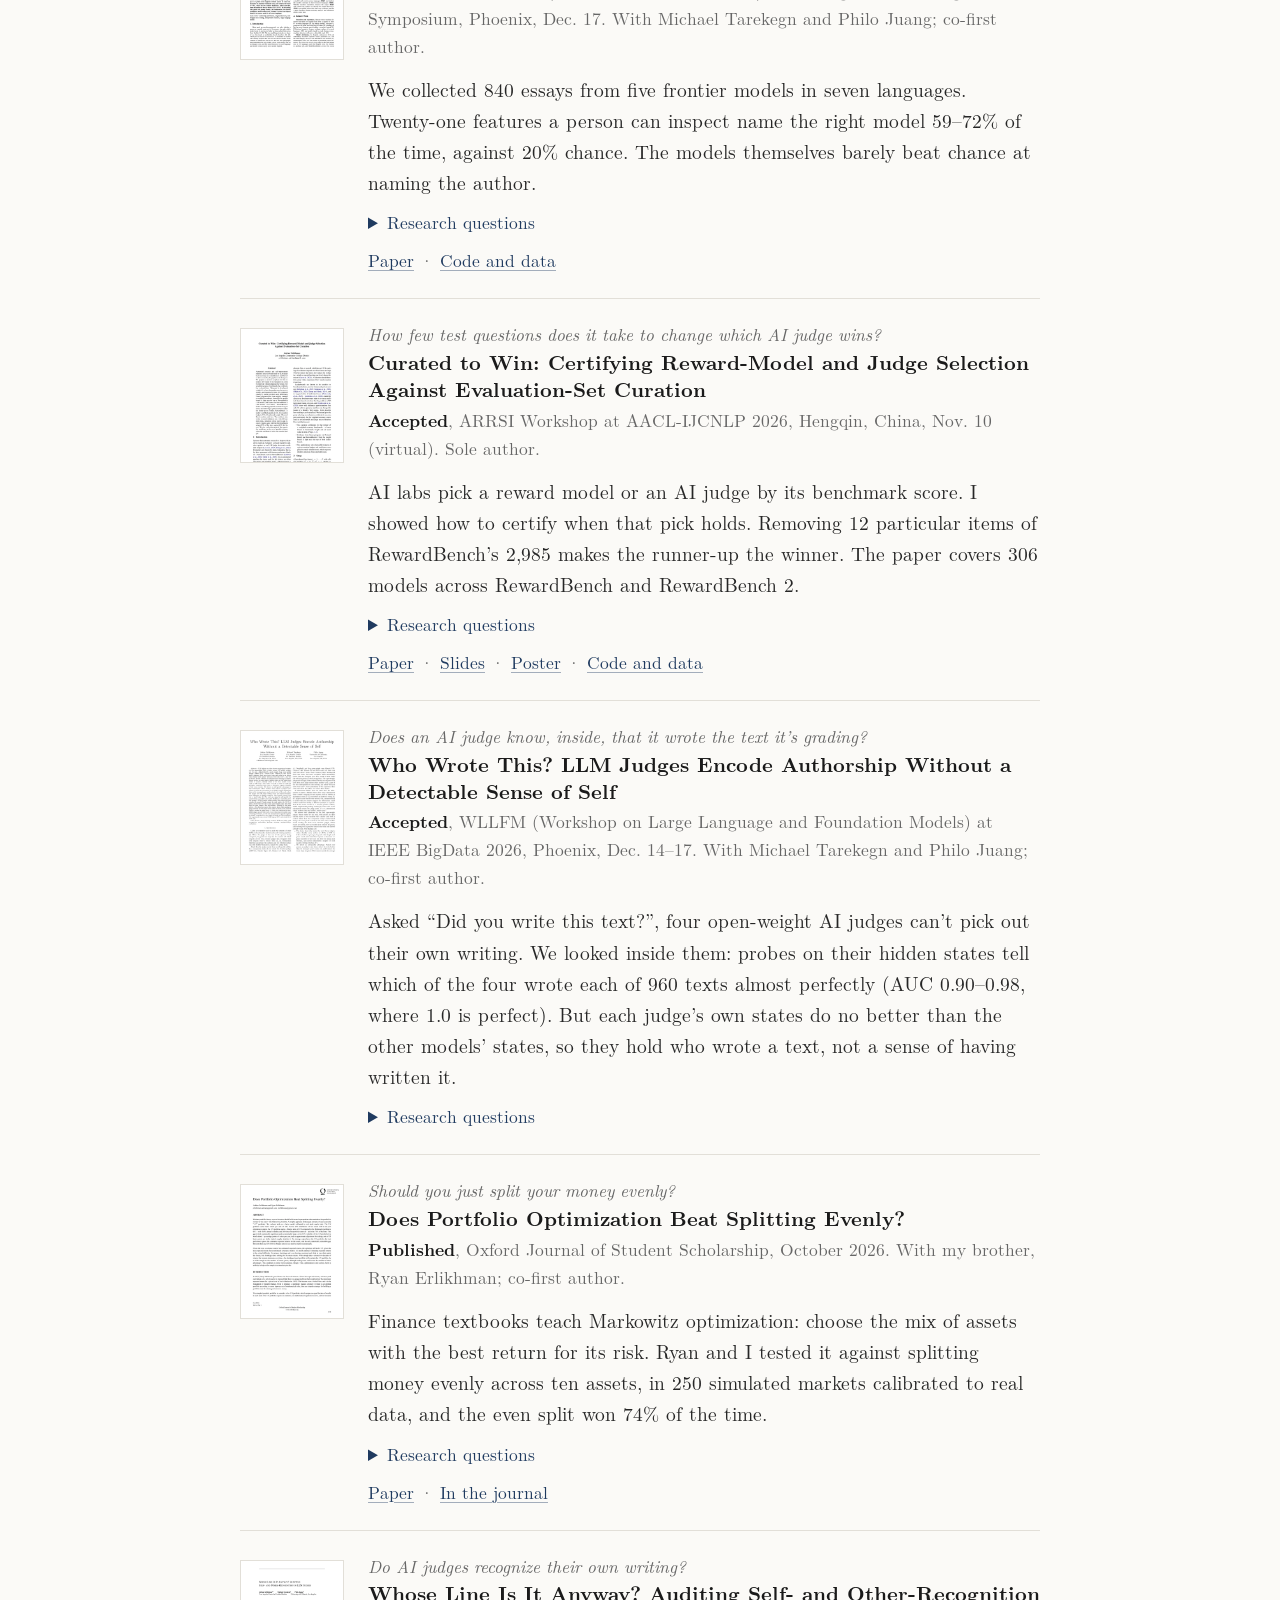
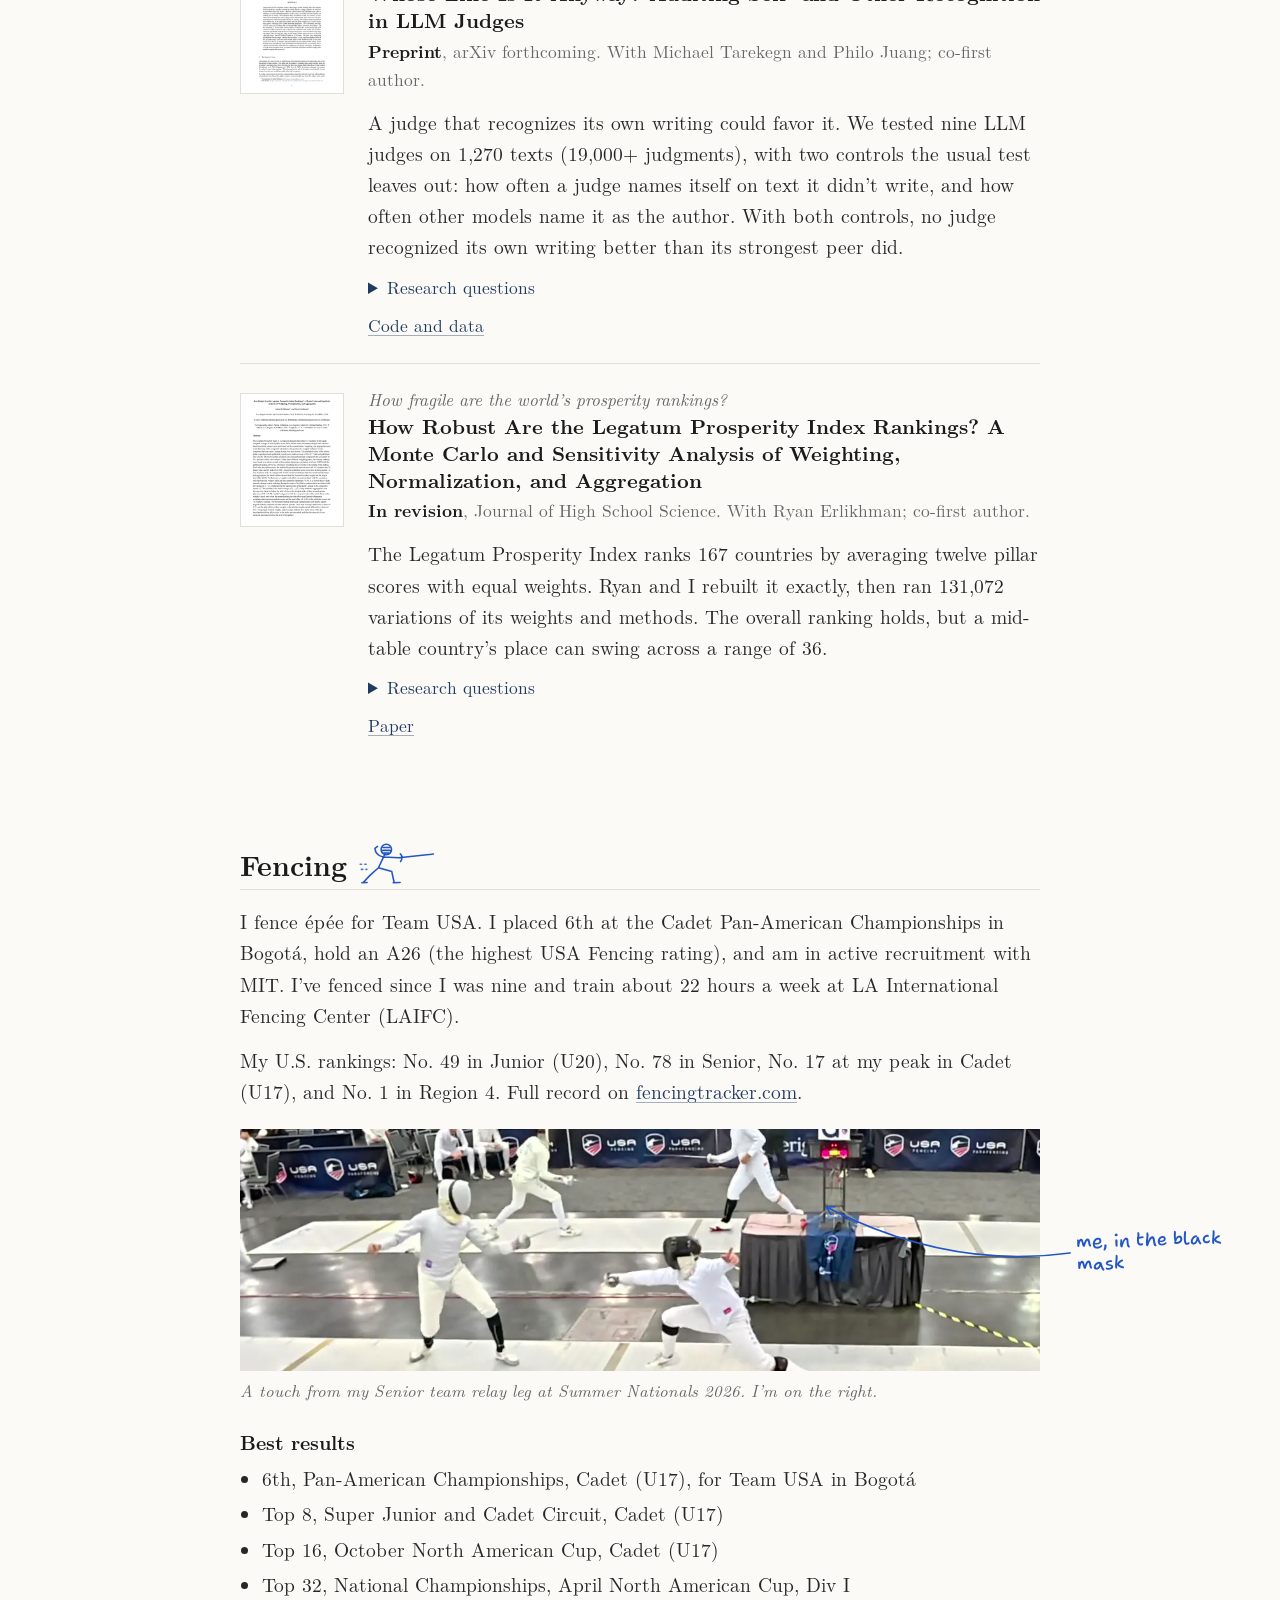
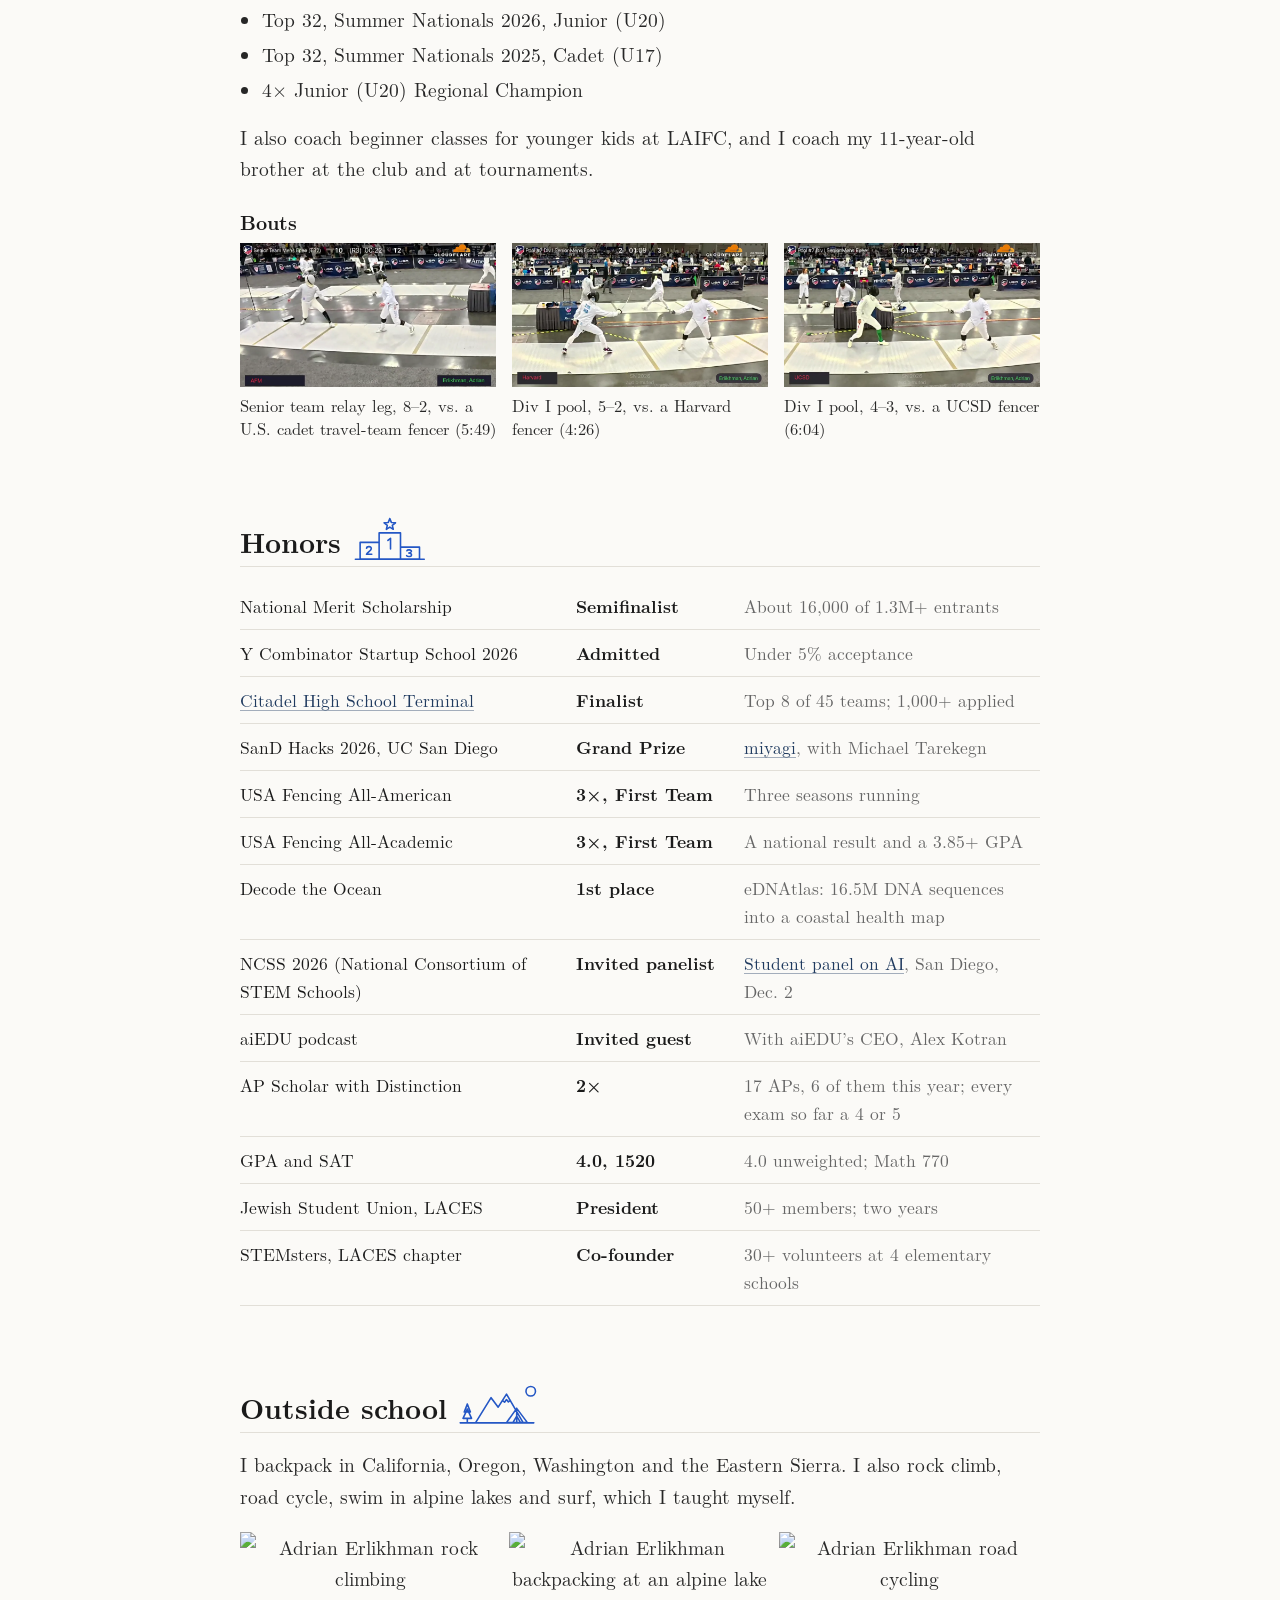
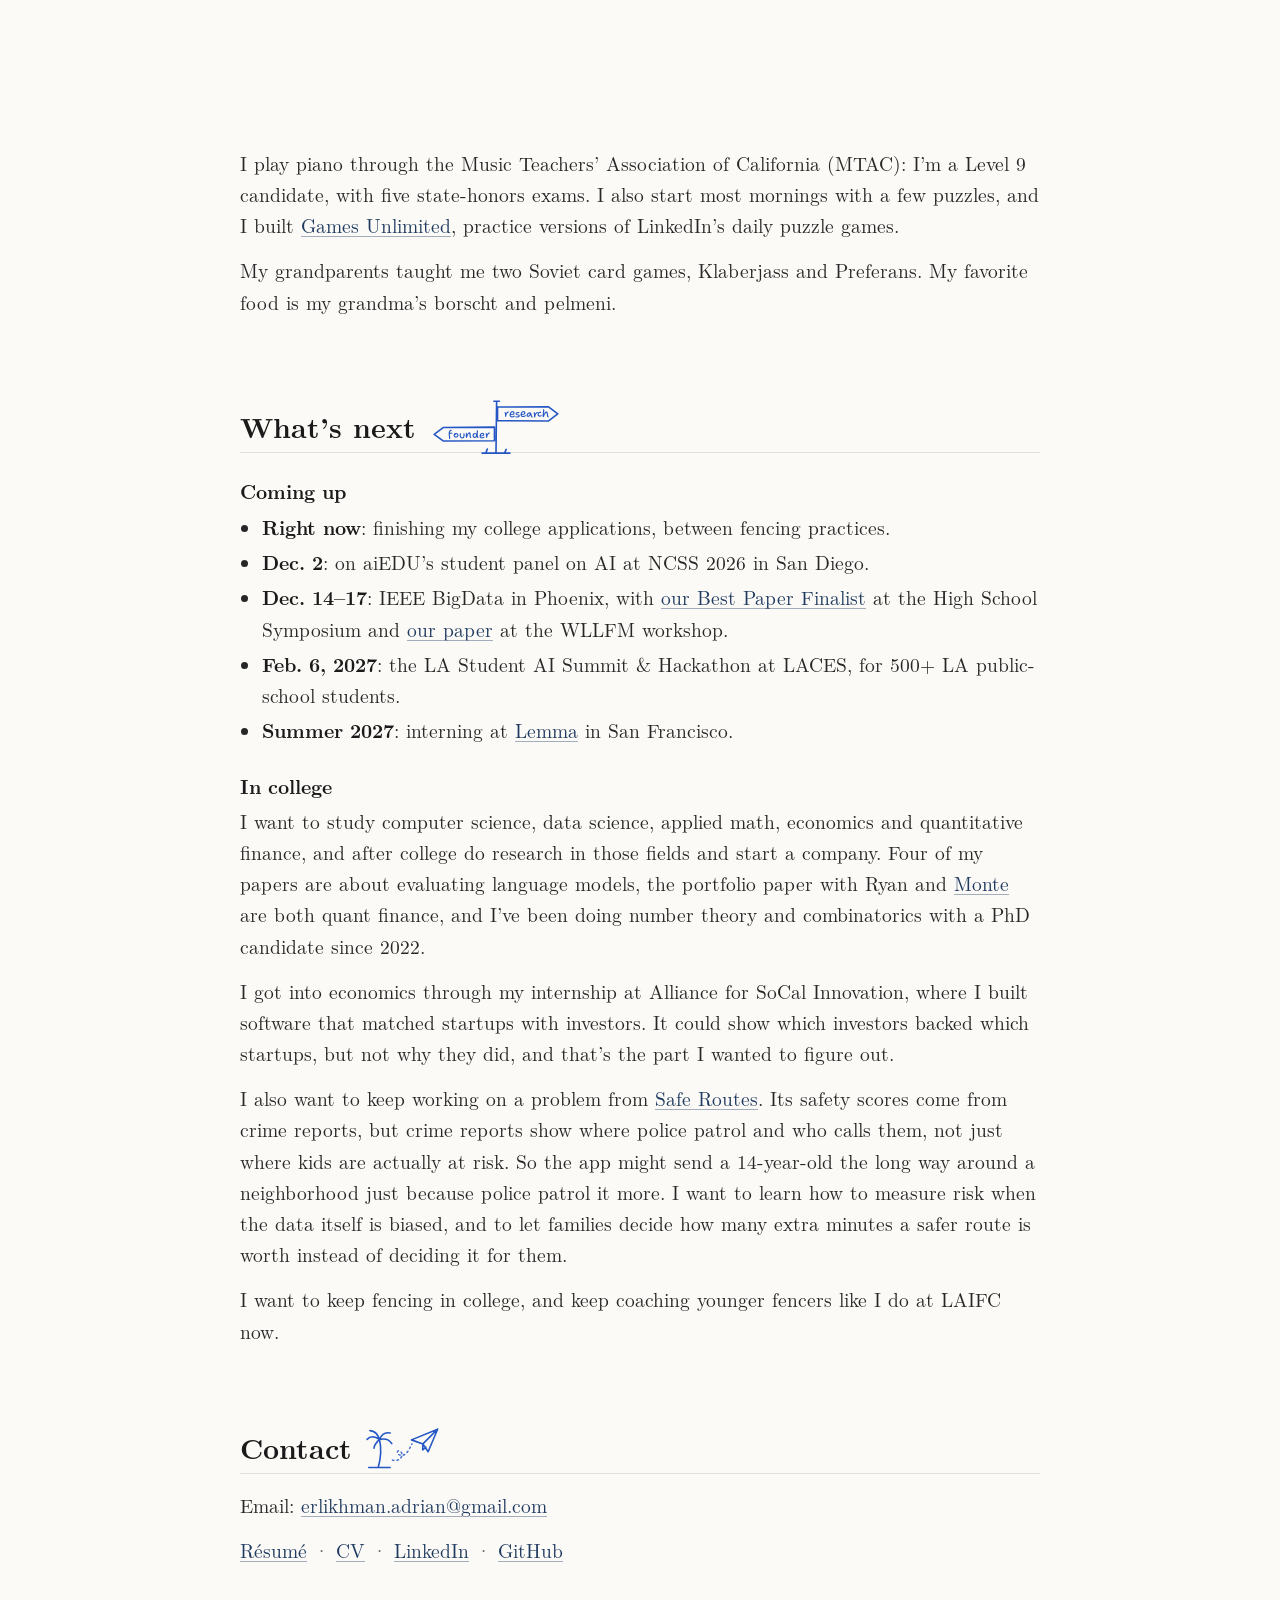
==== commit 6383258e: "AIML-LI: link aiml-initiative.org again The domain was renewed on 20 Nov, so point the museum figure" ====
--- a/index.html
+++ b/index.html
@@ -515,6 +515,6 @@
   <a class="cvm-src" role="menuitem" href="https://github.com/adrian-erlikhman/adrianerlikhman.is-a.dev/tree/main/resume" target="_blank" rel="noopener">LaTeX source</a>
 </div>
 
-<script src="/assets/site.js?v=2026-11-15-walk"></script>
+<script src="/assets/site.js?v=2026-11-20-aiml"></script>
 </body>
 </html>
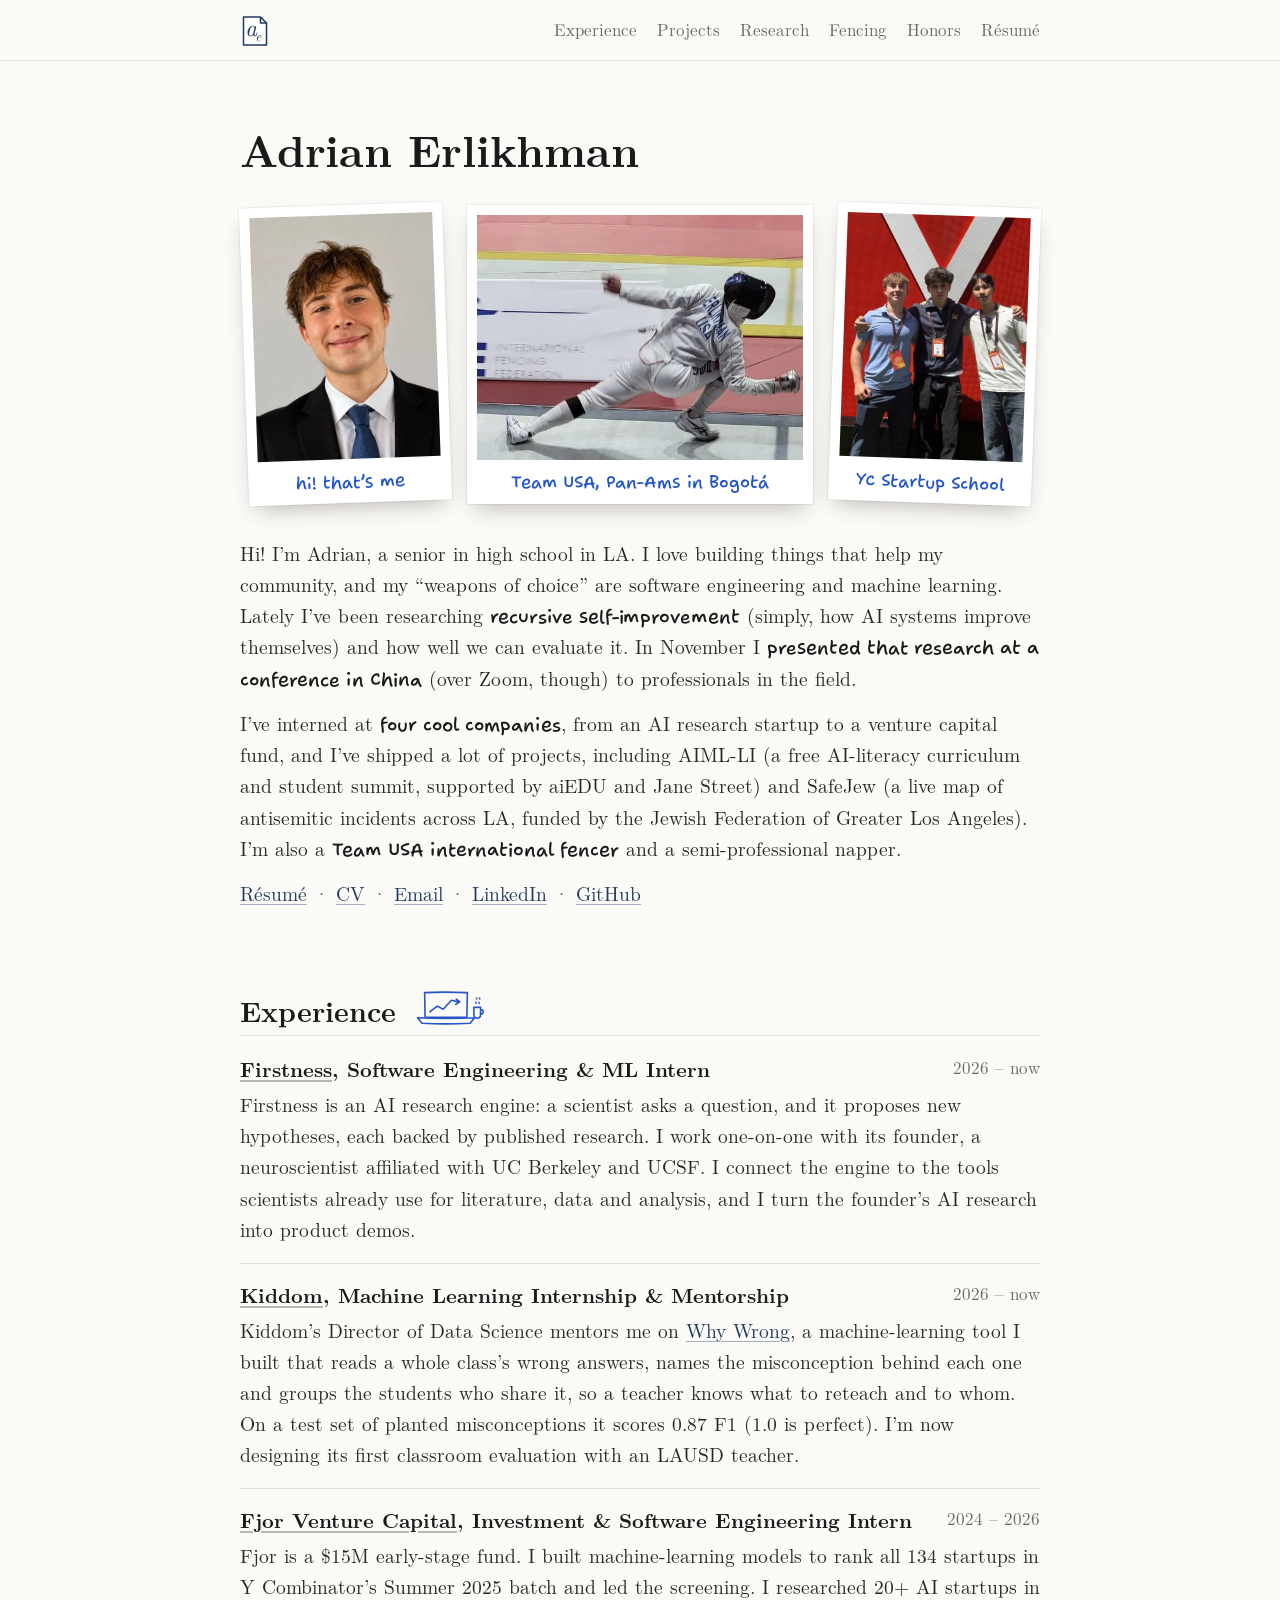
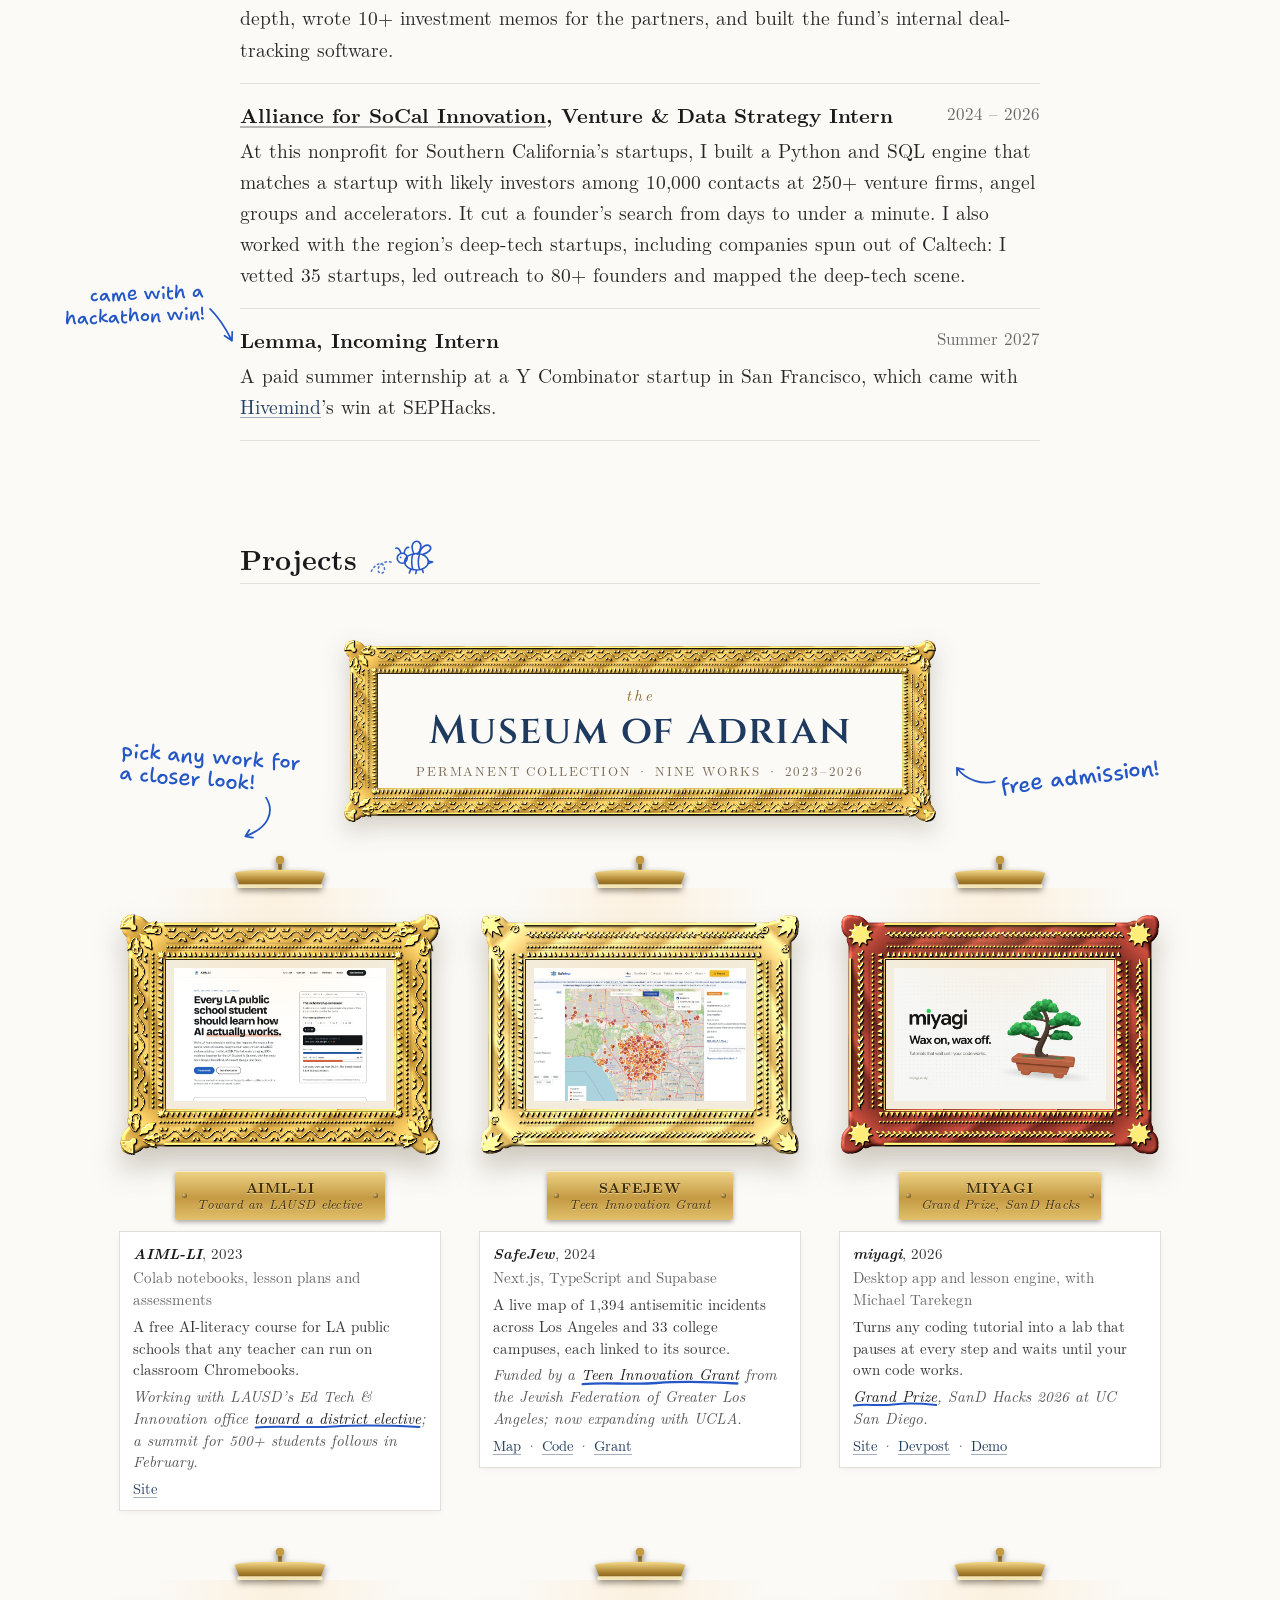
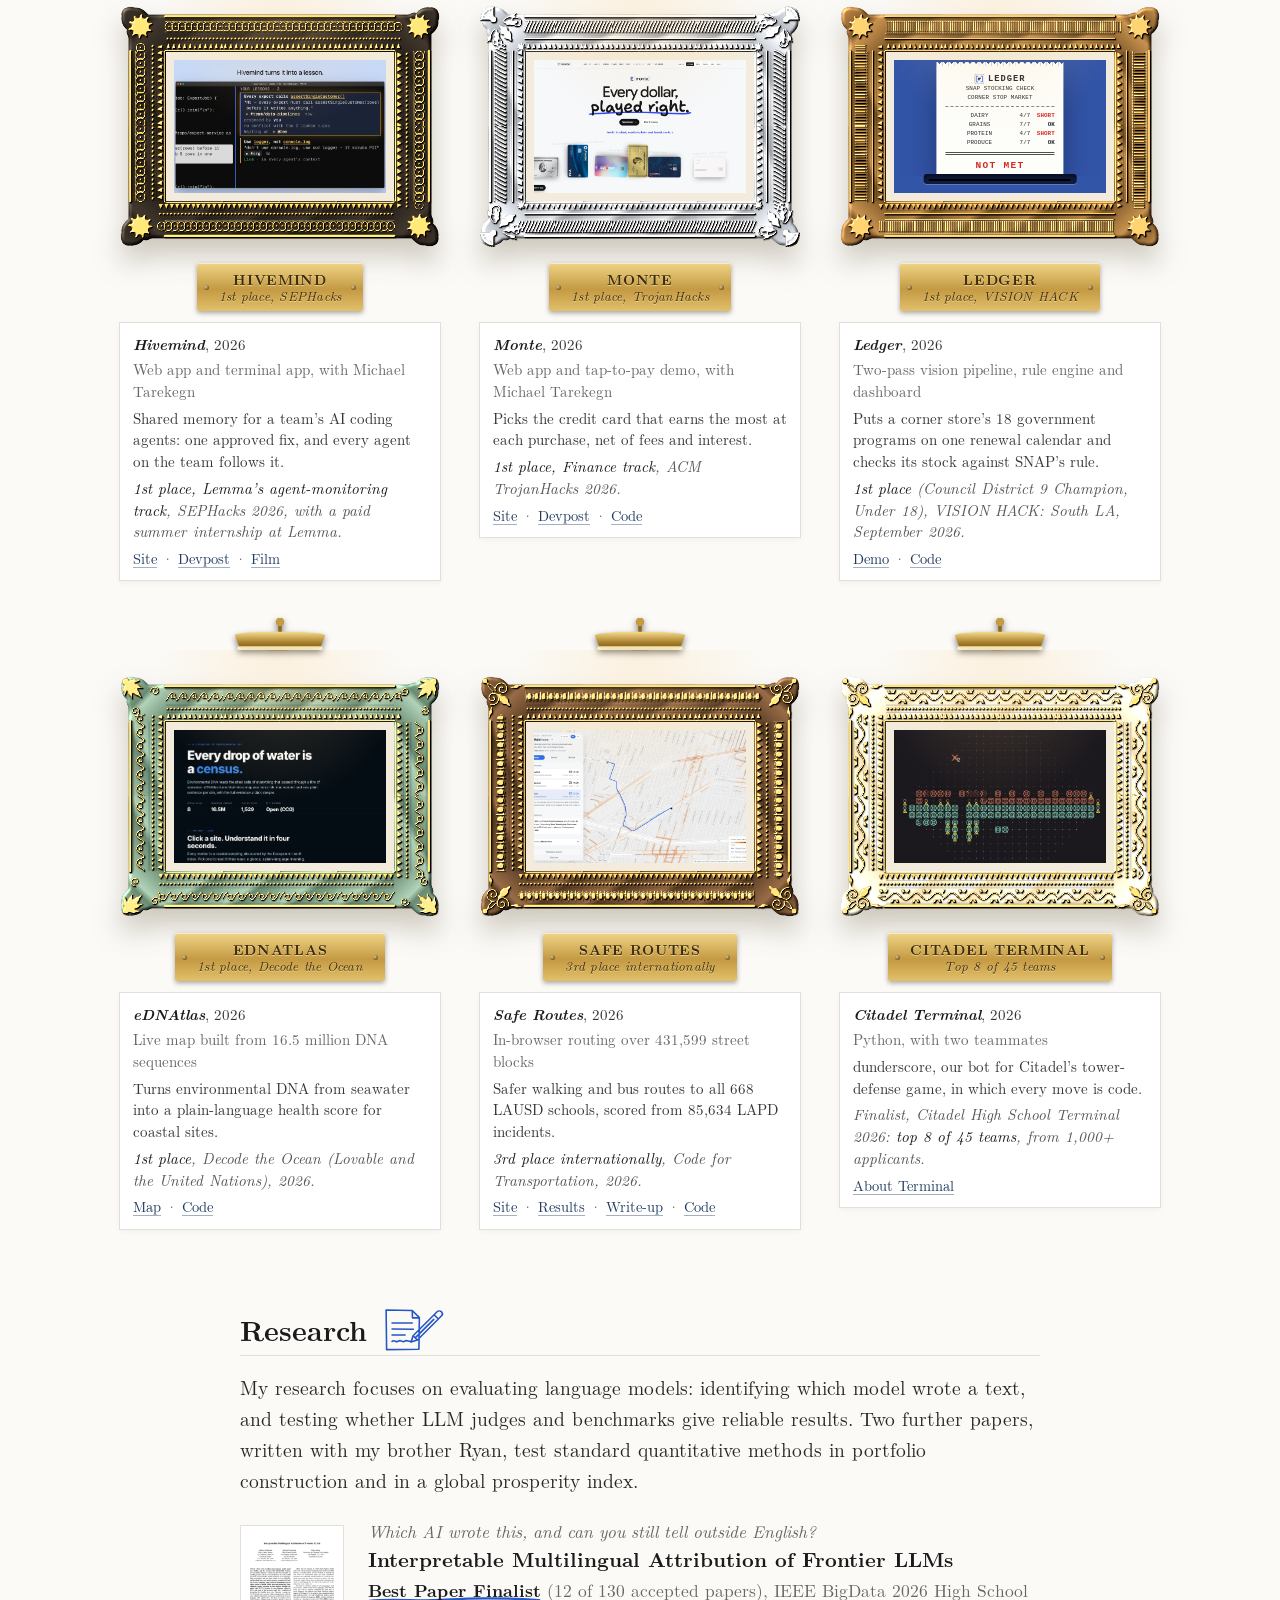
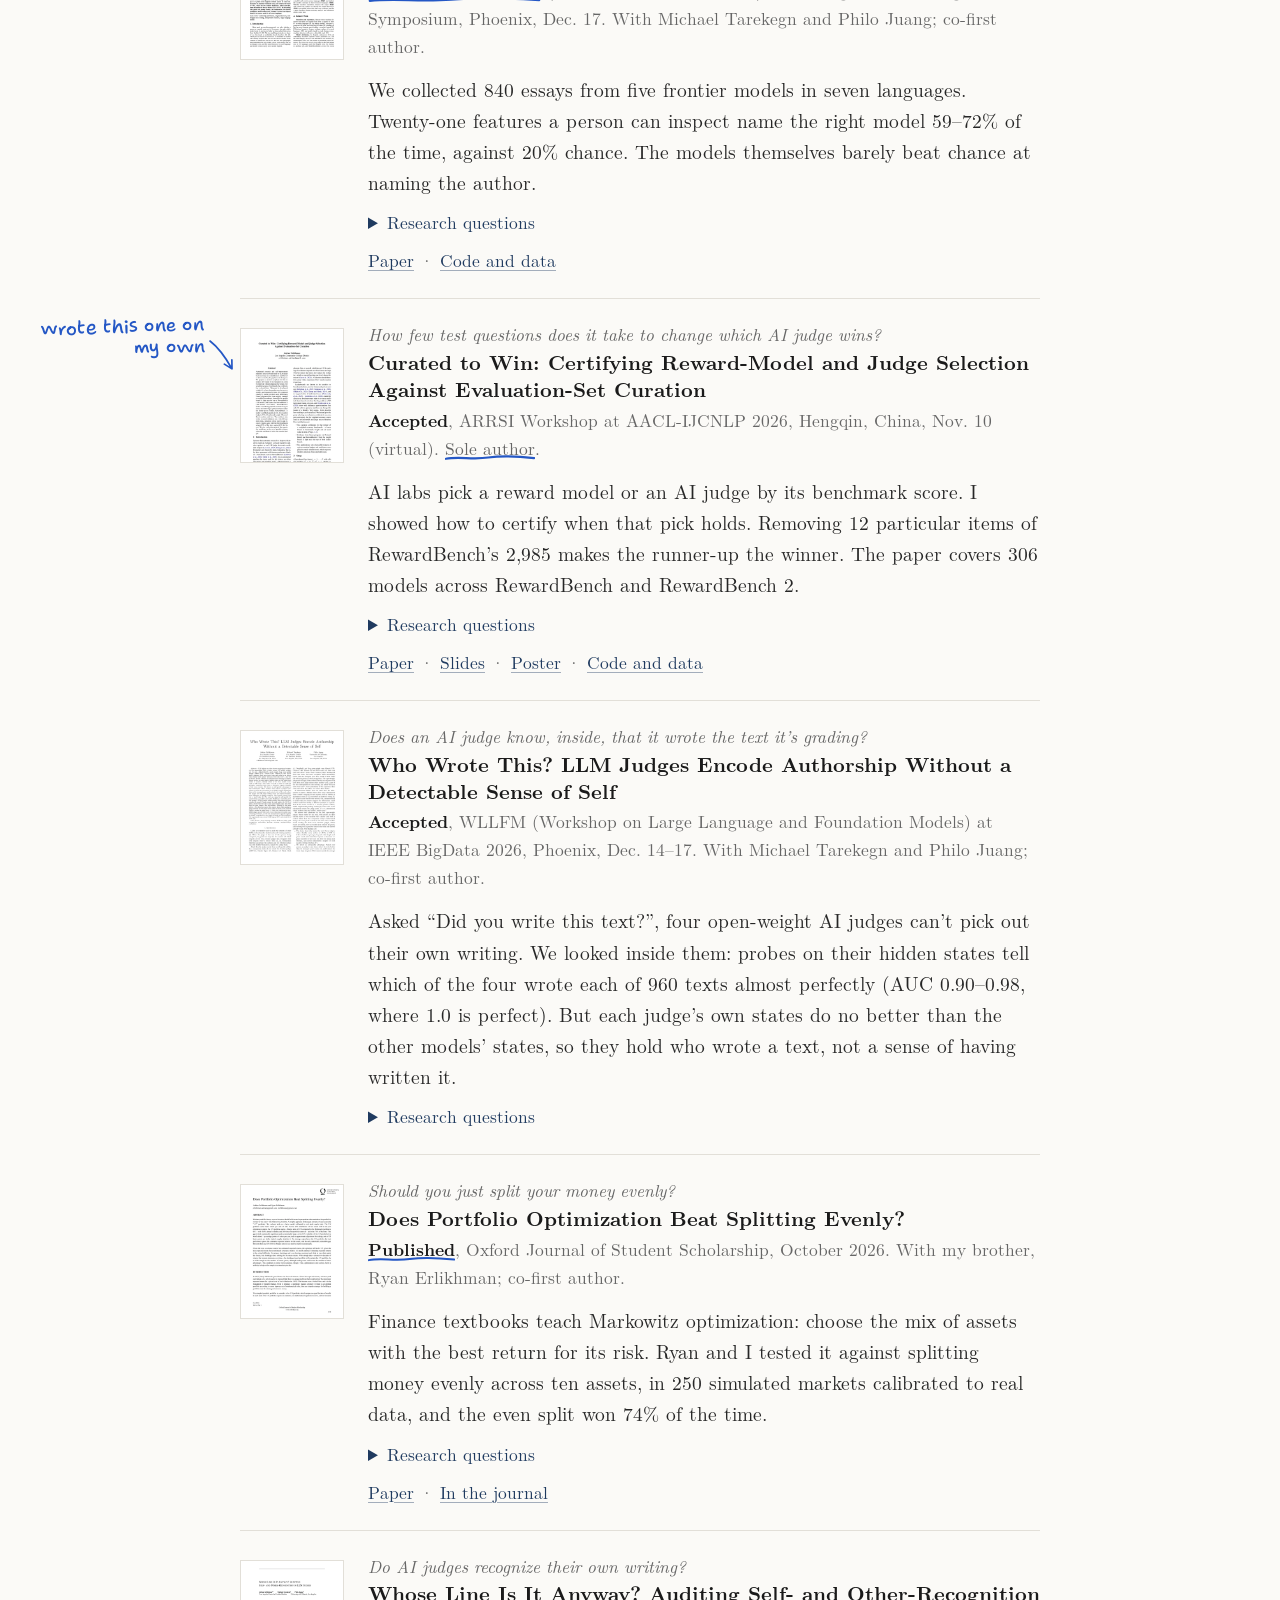
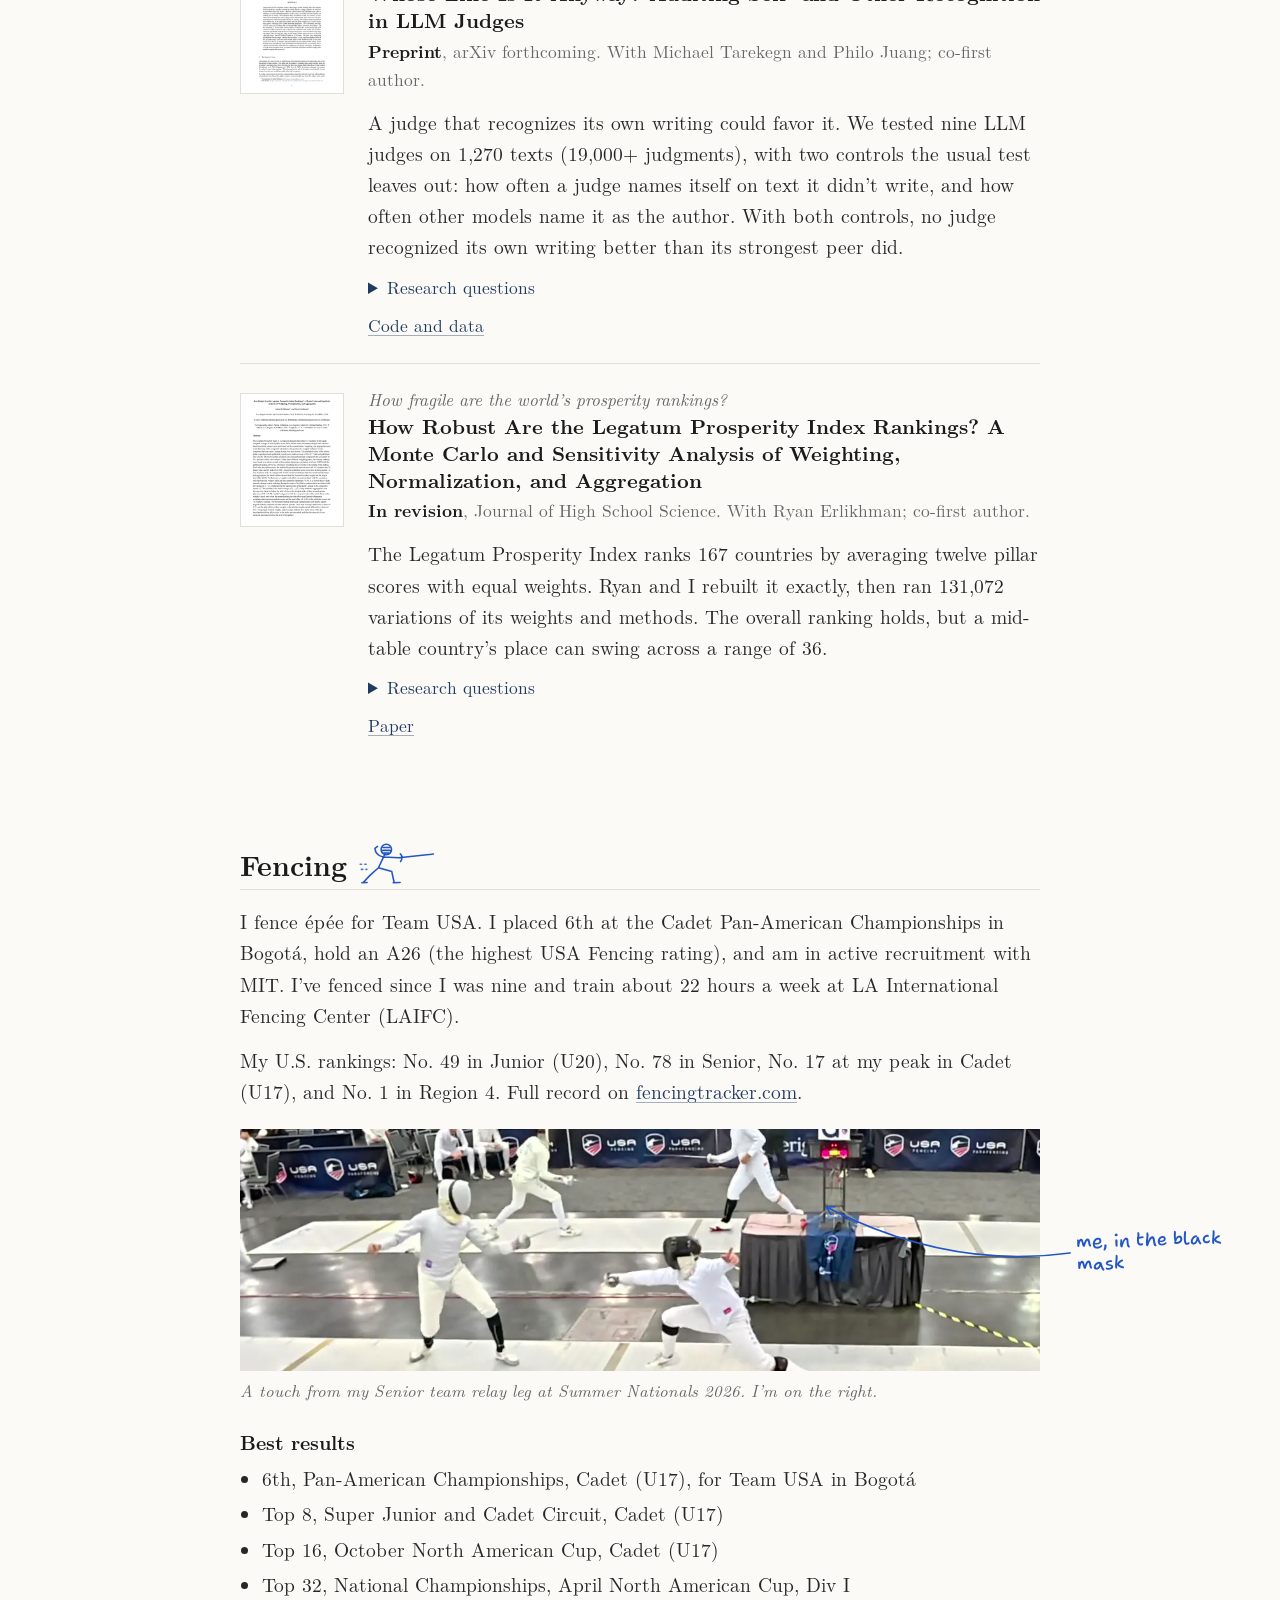
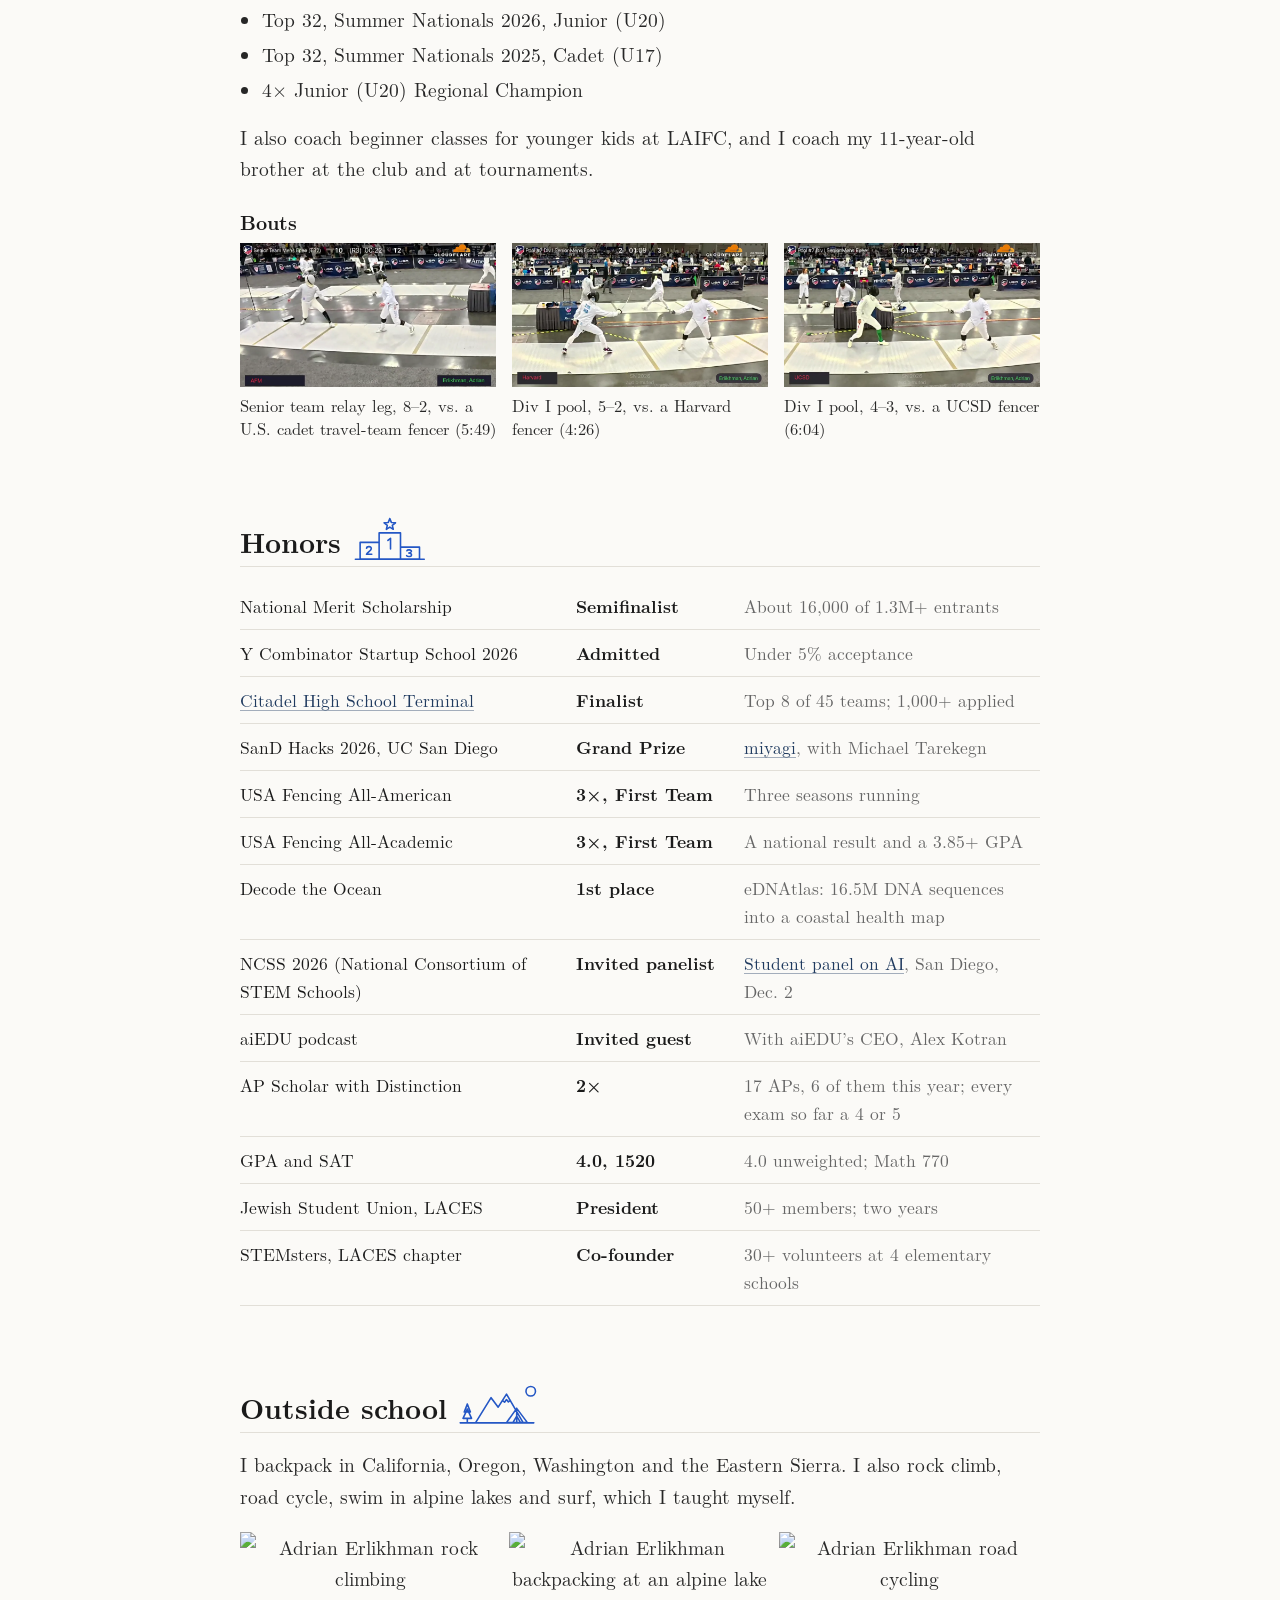
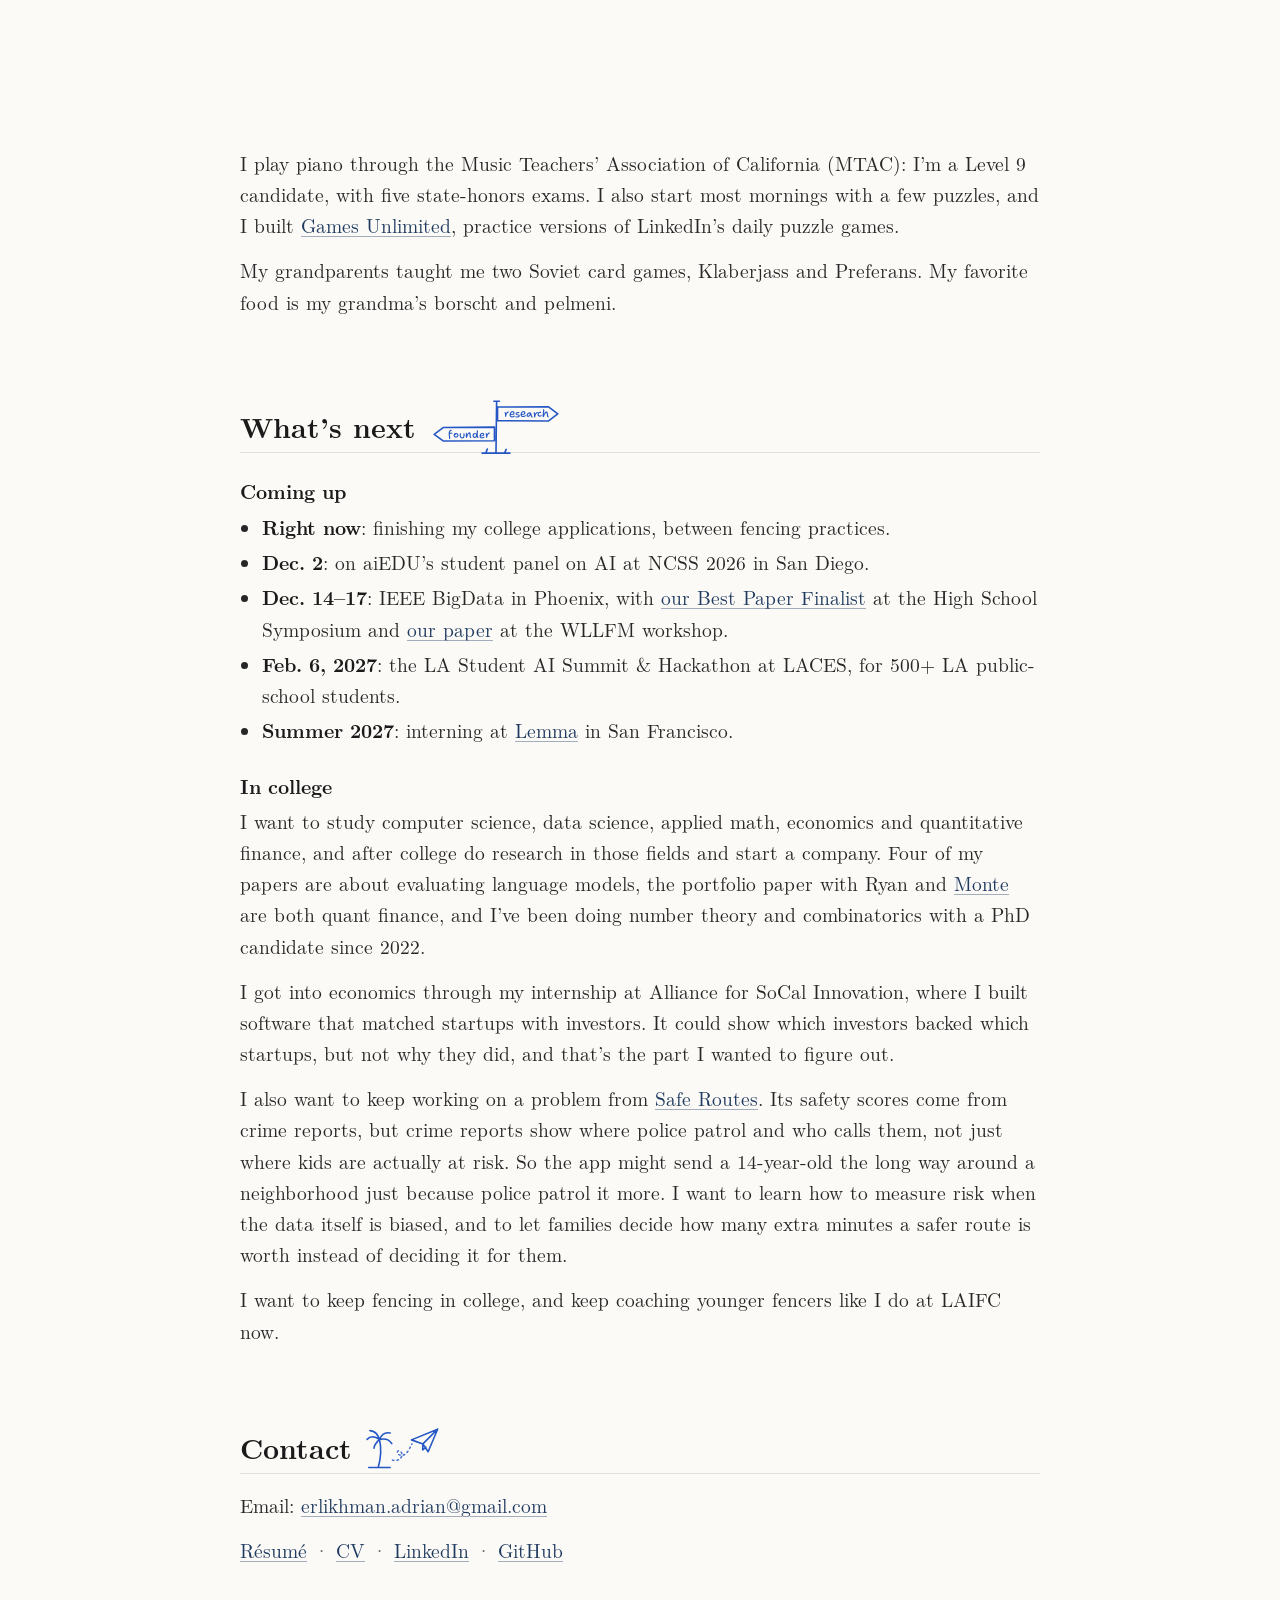
==== commit 5c68aa66: "miyagi: drop the Code links to the soon-private repo Michael is making michae6345-crypto/miyagi priv" ====
--- a/index.html
+++ b/index.html
@@ -344,7 +344,7 @@
   <div class="mg">
     <figure class="mf" id="case-aimlli" style="--fr:url(/img/frames/f-aimlli.svg)"><div class="cf"><a class="im" href="https://aiml-initiative.org" target="_blank" rel="noopener"><img src="/img/cases/aimlli-home.webp" alt="AIML-LI" loading="lazy"></a></div><div class="plq" aria-hidden="true">AIML-LI<small>Toward an LAUSD elective</small></div><figcaption class="wl2"><b>AIML-LI</b>, 2023<i>Colab notebooks, lesson plans and assessments</i><span>A free AI-literacy course for LA public schools that any teacher can run on classroom Chromebooks.</span><span class="cr">Working with LAUSD’s Ed Tech &amp; Innovation office <span class="hl">toward a district elective</span>; a summit for 500+ students follows in February.</span><p class="lk"><a href="https://aiml-initiative.org" target="_blank" rel="noopener">Site</a></p></figcaption><div class="xd" hidden data-href="https://aiml-initiative.org"><p class="xl">A free AI-literacy course that any LA public-school teacher can run, in real Python, on the Chromebooks a class already has.</p><h4>How it works</h4><p>Colab notebooks that go from how models learn to neural networks, language and bias, with instructor guides, assessments and a capstone that students ship. It runs as twelve 30-minute sessions or as a 12-week, six-unit course, and it has been taught at LACES.</p><h4>My part</h4><p>I co-founded it with Michael Tarekegn and co-wrote the course. LAUSD’s educators told us the first version was too technical, so we rebuilt it with teachers. I’m also organizing the LA Student AI Summit for 500+ students on Feb. 6, 2027, with keynotes from Google DeepMind, Microsoft, Google and Snap.</p><p class="cr">Working with LAUSD’s Ed Tech &amp; Innovation office <span class="hl">toward a district elective</span>. aiEDU invited me to talk about it on a panel at NCSS 2026 and on its podcast.</p></div></figure>
     <figure class="mf" id="case-safejew" style="--fr:url(/img/frames/f-safejew.svg)"><div class="cf"><a class="im" href="https://safejew.org/map" target="_blank" rel="noopener"><img src="/img/cases/safejew-incident.webp" alt="SafeJew" loading="lazy"></a></div><div class="plq" aria-hidden="true">SafeJew<small>Teen Innovation Grant</small></div><figcaption class="wl2"><b>SafeJew</b>, 2024<i>Next.js, TypeScript and Supabase</i><span>A live map of 1,394 antisemitic incidents across Los Angeles and 33 college campuses, each linked to its source.</span><span class="cr">Funded by a <span class="hl">Teen Innovation Grant</span> from the Jewish Federation of Greater Los Angeles; now expanding with UCLA.</span><p class="lk"><a href="https://safejew.org/map" target="_blank" rel="noopener">Map</a> · <a href="https://github.com/RE17-IWD/safejew" target="_blank" rel="noopener">Code</a> · <a href="https://www.jewishla.org/tig-past-projects/" target="_blank" rel="noopener">Grant</a></p></figcaption><div class="xd" hidden data-href="https://safejew.org/map" data-note="click it to open the live map!"><p class="xl">A live map of 1,394 antisemitic incidents, 800 across Greater Los Angeles and 594 on 33 U.S. college campuses, each tied to its source.</p><h4>How it works</h4><p>I wrote a dependency-free LA gazetteer that finds the most specific place a news story names and turns it into a point on the map, so a daily GitHub Action adds new incidents with no one in the loop.</p><h4>My part</h4><p>I co-founded it, got incident data from the FBI, LAPD and ADL, wrote the gazetteer, and rebuilt the platform as V2 for a pitch to Hillel International.</p><p class="cr">Funded by a <span class="hl">Teen Innovation Grant</span> from the Jewish Federation of Greater Los Angeles and shared through its Community Security Initiative; now expanding with UCLA.</p></div></figure>
-    <figure class="mf" id="case-miyagi" style="--fr:url(/img/frames/f-miyagi.svg)"><div class="cf"><a class="im" href="https://miyagi.study" target="_blank" rel="noopener"><img src="/img/cases/miyagi-home.webp?v=2026-11-15" alt="miyagi" loading="lazy"></a></div><div class="plq" aria-hidden="true">miyagi<small>Grand Prize, SanD Hacks</small></div><figcaption class="wl2"><b>miyagi</b>, 2026<i>Desktop app and lesson engine, with Michael Tarekegn</i><span>Turns any coding tutorial into a lab that pauses at every step and waits until your own code works.</span><span class="cr"><span class="hl">Grand Prize</span>, SanD Hacks 2026 at UC San Diego.</span><p class="lk"><a href="https://miyagi.study" target="_blank" rel="noopener">Site</a> · <a href="https://devpost.com/software/miyagi-x5cw4g" target="_blank" rel="noopener">Devpost</a> · <a href="https://youtu.be/TXrGOwRW3OM" target="_blank" rel="noopener">Demo</a> · <a href="https://github.com/michae6345-crypto/miyagi" target="_blank" rel="noopener">Code</a></p></figcaption><div class="xd" hidden data-href="https://miyagi.study" data-note="watch a lesson, step by step!"><p class="xl">Tell it what you want to learn, like “build a neural network,” and it finds a YouTube tutorial or writes the lesson, sets up a project in your own VS Code and walks you through it one step at a time. It won’t move on until your code works.</p><h4>How it works</h4><p>Gemini watches the video and splits it into steps, Bright Data finds tutorials and flags the ones people say no longer work, and Claude writes lessons and coaches. Each step is checked against your actual code and your screen, which on-device text recognition reads; a box marks the exact line to type, and a hint comes before the fix. Tiger Data stores every check and training run.</p><h4>My part</h4><p>I designed and built the app you see: the overlay under the MacBook’s notch, with its launcher, lesson drawer, spotlight and cards, plus the brand and miyagi.study. Michael built the engine that writes the lessons and grades each step, and the VS Code companion. At judging I opened and closed the pitch, and Michael ran the demo.</p><p class="cr"><span class="hl">Grand Prize</span>, SanD Hacks 2026 at UC San Diego, November 2026.</p><p class="lk"><a href="https://miyagi.study" target="_blank" rel="noopener">Site</a> · <a href="https://devpost.com/software/miyagi-x5cw4g" target="_blank" rel="noopener">Devpost</a> · <a href="https://youtu.be/TXrGOwRW3OM" target="_blank" rel="noopener">Demo video</a> · <a href="https://github.com/michae6345-crypto/miyagi" target="_blank" rel="noopener">Code</a></p></div><template class="walk"><div class="wt" role="group" aria-label="miyagi, a lesson step by step"><div class="wt-top"><button type="button" class="wt-seg" aria-label="Step 1 of 6: Ask for anything."><i></i></button><button type="button" class="wt-seg" aria-label="Step 2 of 6: It builds the lesson."><i></i></button><button type="button" class="wt-seg" aria-label="Step 3 of 6: It shows you where to type."><i></i></button><button type="button" class="wt-seg" aria-label="Step 4 of 6: Not yet? It says why."><i></i></button><button type="button" class="wt-seg" aria-label="Step 5 of 6: A hint, not the answer."><i></i></button><button type="button" class="wt-seg" aria-label="Step 6 of 6: Watch it learn."><i></i></button><button type="button" class="wt-pp" aria-label="Pause"><svg viewBox="0 0 12 12" aria-hidden="true"><path class="pa" d="M3 2h2v8H3zM7 2h2v8H7z"/><path class="pl" d="M3 1.5l7 4.5-7 4.5z"/></svg></button></div><div class="wt-st"><figure class="on"><img src="/img/cases/miyagi-walk/1-ask.webp" alt="miyagi’s launcher over VS Code, with “build a neural network” typed in" width="1200" height="800" decoding="async"><figcaption><span>Step 1 of 6</span><b>Ask for anything.</b> Press ⌥Space and type what you want to learn, then pick a YouTube tutorial or “Just teach me.”</figcaption></figure><figure><img src="/img/cases/miyagi-walk/2-lesson.webp" alt="The lesson drawer: a neural net from scratch, step 1 of 6, with the plan and the code to type" width="1200" height="800" decoding="async"><figcaption><span>Step 2 of 6</span><b>It builds the lesson.</b> Steps, checks and a project in VS Code, made for what you asked.</figcaption></figure><figure><img src="/img/cases/miyagi-walk/3-type.webp" alt="A white box around line 5 of nn.py, labeled “Type it here”" width="1200" height="800" decoding="async"><figcaption><span>Step 3 of 6</span><b>It shows you where to type.</b> A box marks the exact line, and the step’s checks turn green as you type.</figcaption></figure><figure><img src="/img/cases/miyagi-walk/4-not-yet.webp" alt="A “Not yet” card: the loss is stuck at 0.49, with Explain, Show me and Hint buttons" width="1200" height="800" decoding="async"><figcaption><span>Step 4 of 6</span><b>Not yet? It says why.</b> The loss is stuck at 0.49, so the step stays open, and a card explains why.</figcaption></figure><figure><img src="/img/cases/miyagi-walk/5-hint.webp" alt="A hint card asking what a neuron computes when its weights are 0, with the weight lines boxed" width="1200" height="800" decoding="async"><figcaption><span>Step 5 of 6</span><b>A hint, not the answer.</b> The first hint is a question, and it boxes the lines to look at. You fix them yourself.</figcaption></figure><figure><img src="/img/cases/miyagi-walk/6-learns.webp" alt="The loss chart falling from 0.82 to 0.0009, the network drawing and the plan with steps checked off" width="1200" height="800" decoding="async"><figcaption><span>Step 6 of 6</span><b>Watch it learn.</b> Run it again: the loss falls from 0.82 to 0.0009 as the network trains, and the step turns green.</figcaption></figure></div></div></template></figure>
+    <figure class="mf" id="case-miyagi" style="--fr:url(/img/frames/f-miyagi.svg)"><div class="cf"><a class="im" href="https://miyagi.study" target="_blank" rel="noopener"><img src="/img/cases/miyagi-home.webp?v=2026-11-15" alt="miyagi" loading="lazy"></a></div><div class="plq" aria-hidden="true">miyagi<small>Grand Prize, SanD Hacks</small></div><figcaption class="wl2"><b>miyagi</b>, 2026<i>Desktop app and lesson engine, with Michael Tarekegn</i><span>Turns any coding tutorial into a lab that pauses at every step and waits until your own code works.</span><span class="cr"><span class="hl">Grand Prize</span>, SanD Hacks 2026 at UC San Diego.</span><p class="lk"><a href="https://miyagi.study" target="_blank" rel="noopener">Site</a> · <a href="https://devpost.com/software/miyagi-x5cw4g" target="_blank" rel="noopener">Devpost</a> · <a href="https://youtu.be/TXrGOwRW3OM" target="_blank" rel="noopener">Demo</a></p></figcaption><div class="xd" hidden data-href="https://miyagi.study" data-note="watch a lesson, step by step!"><p class="xl">Tell it what you want to learn, like “build a neural network,” and it finds a YouTube tutorial or writes the lesson, sets up a project in your own VS Code and walks you through it one step at a time. It won’t move on until your code works.</p><h4>How it works</h4><p>Gemini watches the video and splits it into steps, Bright Data finds tutorials and flags the ones people say no longer work, and Claude writes lessons and coaches. Each step is checked against your actual code and your screen, which on-device text recognition reads; a box marks the exact line to type, and a hint comes before the fix. Tiger Data stores every check and training run.</p><h4>My part</h4><p>I designed and built the app you see: the overlay under the MacBook’s notch, with its launcher, lesson drawer, spotlight and cards, plus the brand and miyagi.study. Michael built the engine that writes the lessons and grades each step, and the VS Code companion. At judging I opened and closed the pitch, and Michael ran the demo.</p><p class="cr"><span class="hl">Grand Prize</span>, SanD Hacks 2026 at UC San Diego, November 2026.</p><p class="lk"><a href="https://miyagi.study" target="_blank" rel="noopener">Site</a> · <a href="https://devpost.com/software/miyagi-x5cw4g" target="_blank" rel="noopener">Devpost</a> · <a href="https://youtu.be/TXrGOwRW3OM" target="_blank" rel="noopener">Demo video</a></p></div><template class="walk"><div class="wt" role="group" aria-label="miyagi, a lesson step by step"><div class="wt-top"><button type="button" class="wt-seg" aria-label="Step 1 of 6: Ask for anything."><i></i></button><button type="button" class="wt-seg" aria-label="Step 2 of 6: It builds the lesson."><i></i></button><button type="button" class="wt-seg" aria-label="Step 3 of 6: It shows you where to type."><i></i></button><button type="button" class="wt-seg" aria-label="Step 4 of 6: Not yet? It says why."><i></i></button><button type="button" class="wt-seg" aria-label="Step 5 of 6: A hint, not the answer."><i></i></button><button type="button" class="wt-seg" aria-label="Step 6 of 6: Watch it learn."><i></i></button><button type="button" class="wt-pp" aria-label="Pause"><svg viewBox="0 0 12 12" aria-hidden="true"><path class="pa" d="M3 2h2v8H3zM7 2h2v8H7z"/><path class="pl" d="M3 1.5l7 4.5-7 4.5z"/></svg></button></div><div class="wt-st"><figure class="on"><img src="/img/cases/miyagi-walk/1-ask.webp" alt="miyagi’s launcher over VS Code, with “build a neural network” typed in" width="1200" height="800" decoding="async"><figcaption><span>Step 1 of 6</span><b>Ask for anything.</b> Press ⌥Space and type what you want to learn, then pick a YouTube tutorial or “Just teach me.”</figcaption></figure><figure><img src="/img/cases/miyagi-walk/2-lesson.webp" alt="The lesson drawer: a neural net from scratch, step 1 of 6, with the plan and the code to type" width="1200" height="800" decoding="async"><figcaption><span>Step 2 of 6</span><b>It builds the lesson.</b> Steps, checks and a project in VS Code, made for what you asked.</figcaption></figure><figure><img src="/img/cases/miyagi-walk/3-type.webp" alt="A white box around line 5 of nn.py, labeled “Type it here”" width="1200" height="800" decoding="async"><figcaption><span>Step 3 of 6</span><b>It shows you where to type.</b> A box marks the exact line, and the step’s checks turn green as you type.</figcaption></figure><figure><img src="/img/cases/miyagi-walk/4-not-yet.webp" alt="A “Not yet” card: the loss is stuck at 0.49, with Explain, Show me and Hint buttons" width="1200" height="800" decoding="async"><figcaption><span>Step 4 of 6</span><b>Not yet? It says why.</b> The loss is stuck at 0.49, so the step stays open, and a card explains why.</figcaption></figure><figure><img src="/img/cases/miyagi-walk/5-hint.webp" alt="A hint card asking what a neuron computes when its weights are 0, with the weight lines boxed" width="1200" height="800" decoding="async"><figcaption><span>Step 5 of 6</span><b>A hint, not the answer.</b> The first hint is a question, and it boxes the lines to look at. You fix them yourself.</figcaption></figure><figure><img src="/img/cases/miyagi-walk/6-learns.webp" alt="The loss chart falling from 0.82 to 0.0009, the network drawing and the plan with steps checked off" width="1200" height="800" decoding="async"><figcaption><span>Step 6 of 6</span><b>Watch it learn.</b> Run it again: the loss falls from 0.82 to 0.0009 as the network trains, and the step turns green.</figcaption></figure></div></div></template></figure>
     <figure class="mf" id="case-hivemind" style="--fr:url(/img/frames/f-hivemind.svg)"><div class="cf"><a class="im" href="https://hivemind-q17i.onrender.com/" target="_blank" rel="noopener"><img src="/img/cases/hivemind-ad.webp" alt="Hivemind" loading="lazy" style="object-position:center bottom"></a></div><div class="plq" aria-hidden="true">Hivemind<small>1st place, SEPHacks</small></div><figcaption class="wl2"><b>Hivemind</b>, 2026<i>Web app and terminal app, with Michael Tarekegn</i><span>Shared memory for a team’s AI coding agents: one approved fix, and every agent on the team follows it.</span><span class="cr"><span class="hl">1st place, Lemma’s agent-monitoring track</span>, SEPHacks 2026, with a paid summer internship at Lemma.</span><p class="lk"><a href="https://hivemind-q17i.onrender.com/" target="_blank" rel="noopener">Site</a> · <a href="https://devpost.com/software/hivemind-v7rwgx" target="_blank" rel="noopener">Devpost</a> · <a href="https://youtu.be/wmBzH3som4A" target="_blank" rel="noopener">Film</a></p></figcaption><div class="xd" hidden data-href="https://hivemind-q17i.onrender.com/" data-video="/video/hivemind-ad.mp4?v=2026-10-17" data-t="29" data-poster="/img/cases/hivemind-ad.webp?v=2026-10-17"><p class="xl">Shared memory for a team’s AI coding agents. When an engineer corrects one agent and a team lead approves the fix, every agent on the team follows it, in Claude Code, Cursor, Codex and three other tools.</p><h4>How it works</h4><p>Hooks hand each agent the team’s approved rules for the file it’s about to edit, and <i>hivemind watch</i> flags a broken rule as it happens. In our eval, agents passed 36 of 36 runs with Hivemind, 14 of 36 without it and 15 of 36 with a placebo memory. Next.js, Supabase, Claude Haiku and MCP.</p><h4>My part</h4><p>I designed and built the website, the web app and the terminal app, and made the launch film, overnight; Michael built the engine, the hooks and the eval.</p><p class="cr"><span class="hl">1st place, Lemma’s agent-monitoring track</span>, SEPHacks 2026 at USC, with a paid summer internship at Lemma.</p><p class="lk"><a href="https://hivemind-q17i.onrender.com/" target="_blank" rel="noopener">Site</a> · <a href="https://hivemind-q17i.onrender.com/app" target="_blank" rel="noopener">Try the app</a> · <a href="https://devpost.com/software/hivemind-v7rwgx" target="_blank" rel="noopener">Devpost</a> · <a href="/video/hivemind-ad.mp4?v=2026-10-17" data-video>Film</a></p></div></figure>
     <figure class="mf" id="case-monte" style="--fr:url(/img/frames/f-monte.svg)"><div class="cf"><a class="im" href="https://ace-eta-beryl.vercel.app/" target="_blank" rel="noopener"><img src="/img/cases/monte-home.webp" alt="Monte" loading="lazy"></a></div><div class="plq" aria-hidden="true">Monte<small>1st place, TrojanHacks</small></div><figcaption class="wl2"><b>Monte</b>, 2026<i>Web app and tap-to-pay demo, with Michael Tarekegn</i><span>Picks the credit card that earns the most at each purchase, net of fees and interest.</span><span class="cr"><span class="hl">1st place, Finance track</span>, ACM TrojanHacks 2026.</span><p class="lk"><a href="https://ace-eta-beryl.vercel.app/" target="_blank" rel="noopener">Site</a> · <a href="https://devpost.com/software/monte-calygj" target="_blank" rel="noopener">Devpost</a> · <a href="https://github.com/michae6345-crypto/monte" target="_blank" rel="noopener">Code</a></p></figcaption><div class="xd" hidden data-href="https://ace-eta-beryl.vercel.app/" data-video="/video/monte-film.mp4?v=2026-10-18" data-poster="/img/cases/monte-film.webp?v=2026-10-18"><p class="xl">Pays with the card that earns the most at each store, never one carrying a balance, and shows what each card really costs once fees and interest come out.</p><h4>How it works</h4><p>At the register it reads the store’s merchant category and checks this month’s caps against the published terms of 29 cards; a Monte Carlo simulation weighs a year of rewards against fees and interest. Next.js, TypeScript and Plaid, with 36 tests.</p><h4>My part</h4><p>I built the interface, the tap-to-pay demo and the brand, and made the launch film; Michael built the backend, the Monte Carlo engine and the tests. It won the day after Hivemind did.</p><p class="cr"><span class="hl">1st place, Finance track</span>, ACM TrojanHacks 2026 at USC.</p><p class="lk"><a href="https://ace-eta-beryl.vercel.app/" target="_blank" rel="noopener">Site</a> · <a href="https://ace-eta-beryl.vercel.app/#tap-demo" target="_blank" rel="noopener">Tap-to-pay demo</a> · <a href="https://devpost.com/software/monte-calygj" target="_blank" rel="noopener">Devpost</a> · <a href="https://github.com/michae6345-crypto/monte" target="_blank" rel="noopener">Code</a> · <a href="/video/monte-film.mp4?v=2026-10-18" data-video>Film</a></p></div></figure>
     <figure class="mf" id="case-ledger" style="--fr:url(/img/frames/f-ledger.svg)"><div class="cf"><a class="im" href="https://visionhack-nu.vercel.app/" target="_blank" rel="noopener"><div class="lgr" role="img" aria-label="A receipt from Ledger's SNAP stocking check on a test order: dairy and protein short, so the store does not meet the rule"><div class="feed"><div class="rcp" aria-hidden="true"><div class="hd"><img src="/img/logos/ledger.svg" alt="">LEDGER</div><div class="c">SNAP STOCKING CHECK</div><div class="c">CORNER STOP MARKET</div><div class="ds"></div><div class="row"><span>DAIRY</span><span class="n">4/7</span><span class="w55 no">SHORT</span></div><div class="row"><span>GRAINS</span><span class="n">7/7</span><span class="w55 ok">OK</span></div><div class="row"><span>PROTEIN</span><span class="n">4/7</span><span class="w55 no">SHORT</span></div><div class="row"><span>PRODUCE</span><span class="n">7/7</span><span class="w55 ok">OK</span></div><div class="dd"></div><div class="big no">NOT MET</div></div></div><div class="slot"></div></div></a></div><div class="plq" aria-hidden="true">Ledger<small>1st place, VISION HACK</small></div><figcaption class="wl2"><b>Ledger</b>, 2026<i>Two-pass vision pipeline, rule engine and dashboard</i><span>Puts a corner store’s 18 government programs on one renewal calendar and checks its stock against SNAP’s rule.</span><span class="cr"><span class="hl">1st place</span> (Council District 9 Champion, Under 18), VISION HACK: South LA, September 2026.</span><p class="lk"><a href="https://visionhack-nu.vercel.app/" target="_blank" rel="noopener">Demo</a> · <a href="https://github.com/michae6345-crypto/visionhack" target="_blank" rel="noopener">Code</a></p></figcaption><div class="xd" hidden data-href="https://visionhack-nu.vercel.app/" data-note="click it to try the live demo!" data-ar="16/10"><p class="xl">Keeps a South LA corner store compliant: the 18 programs it answers to, across three levels of government, on one renewal calendar, worst first, in English and Spanish.</p><h4>How it works</h4><p>A two-pass vision pipeline reads a photo of a wholesale order, and a rule engine scores it against SNAP’s stocking rule. On 24 hand-labeled test records the rule engine matched every verdict, with no false passes; this receipt is test record 18. We built it in twelve hours.</p><h4>My part</h4><p>I led the build across the vision pipeline, rule engine and frontend, and wrote the two-pass vision pipeline, the dashboard and renewal calendar, and the static fallback.</p></div></figure>
